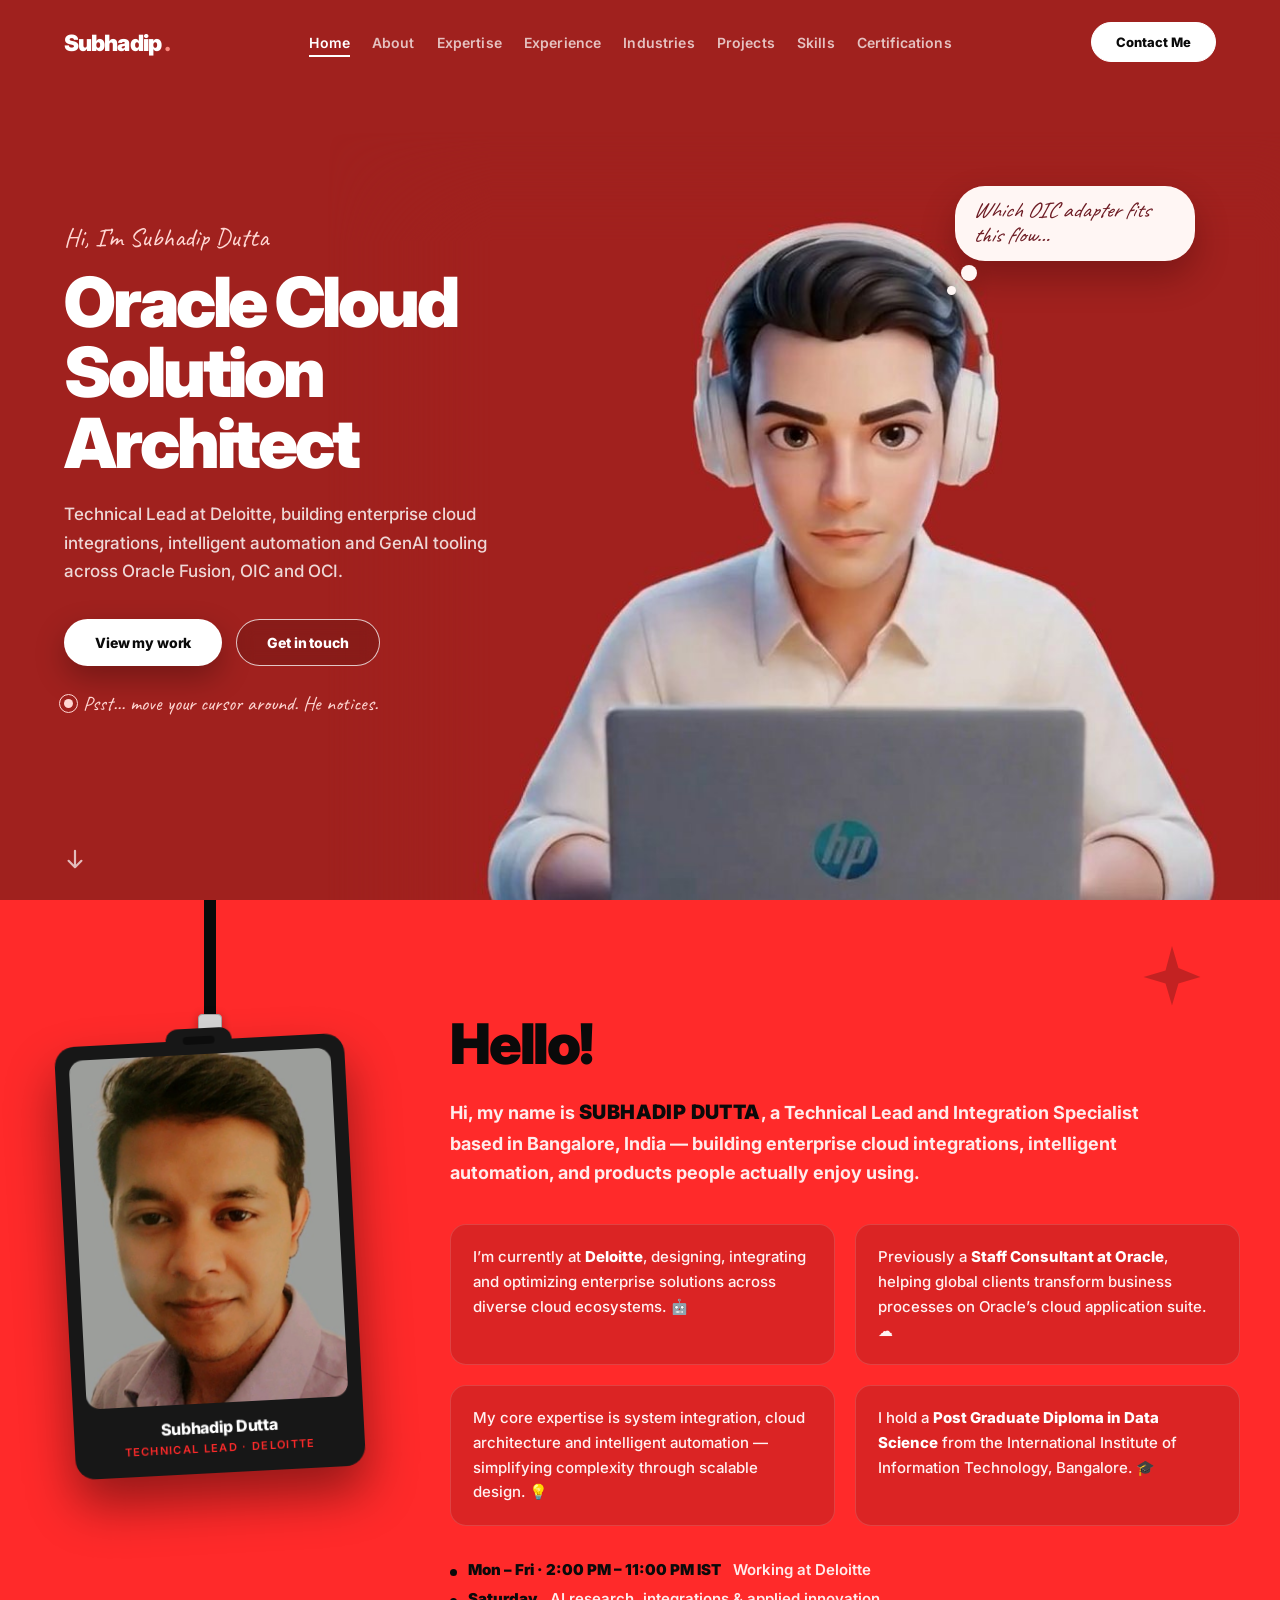
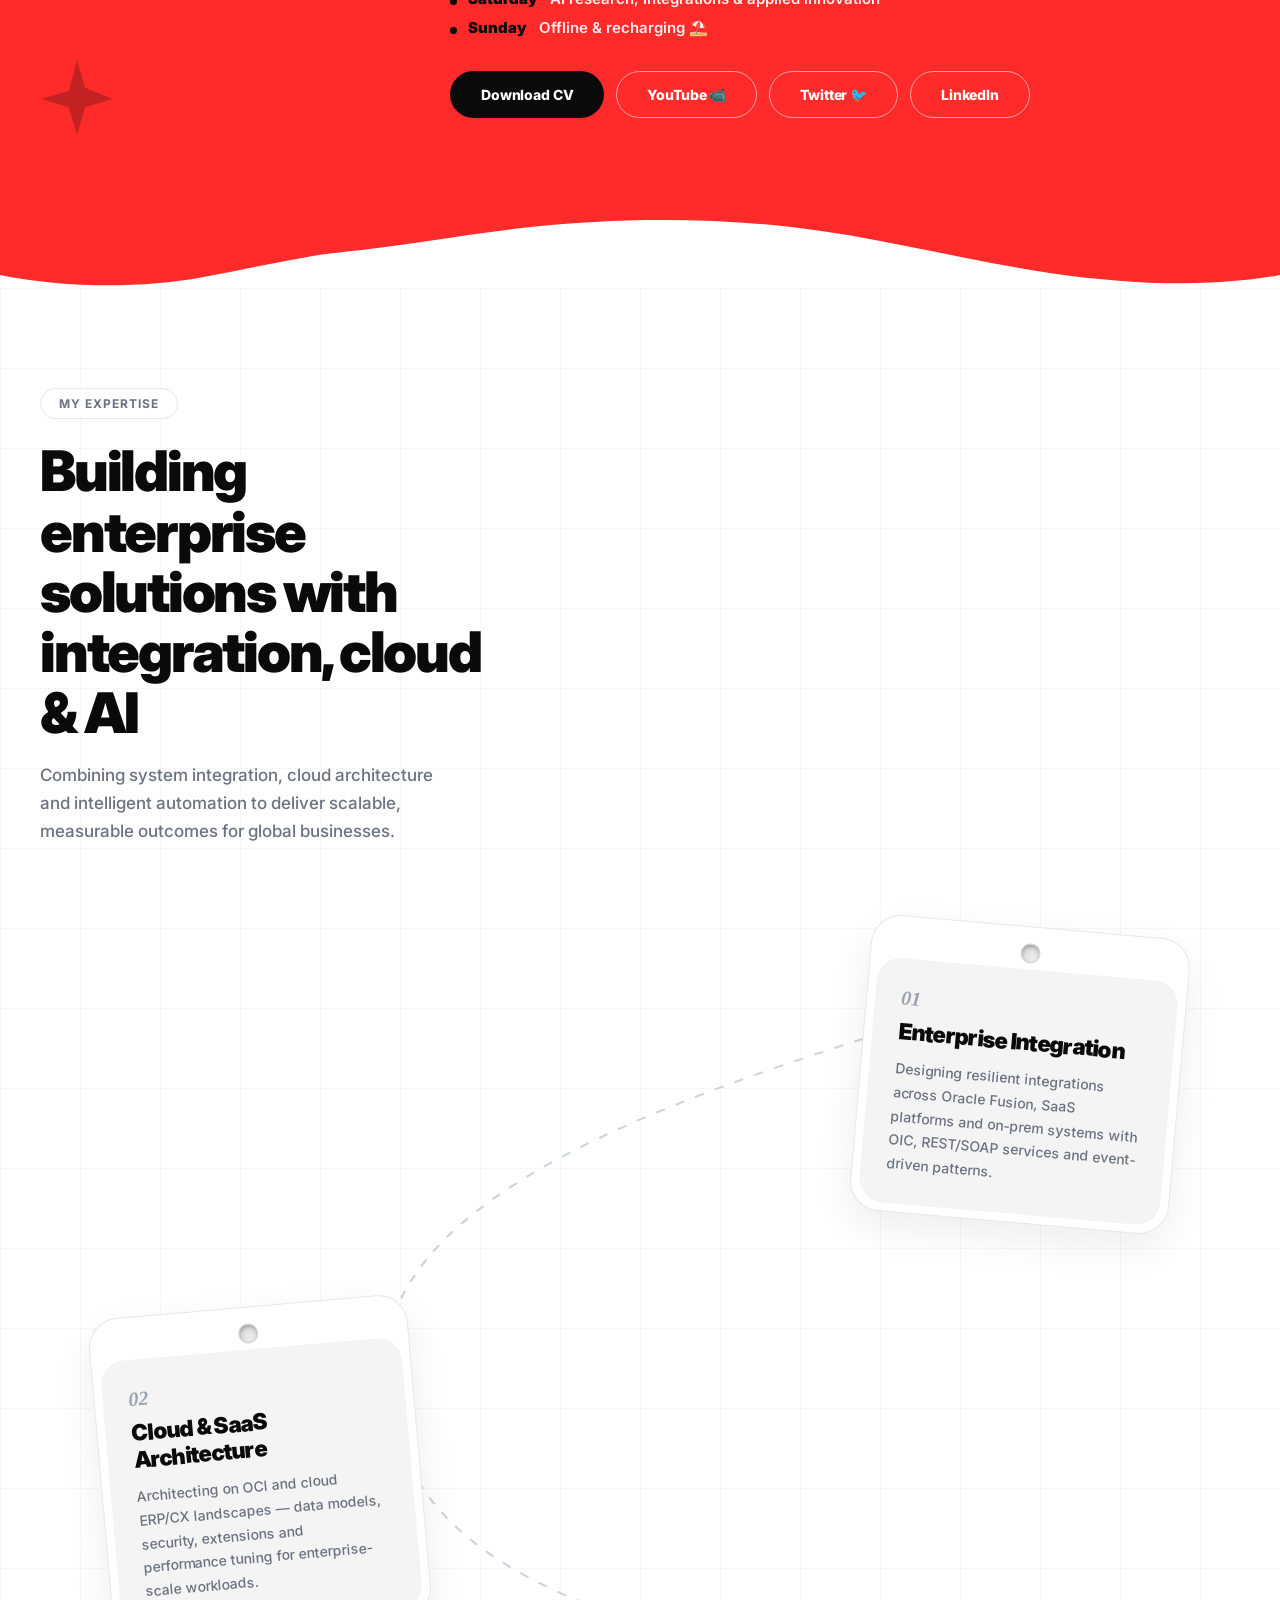
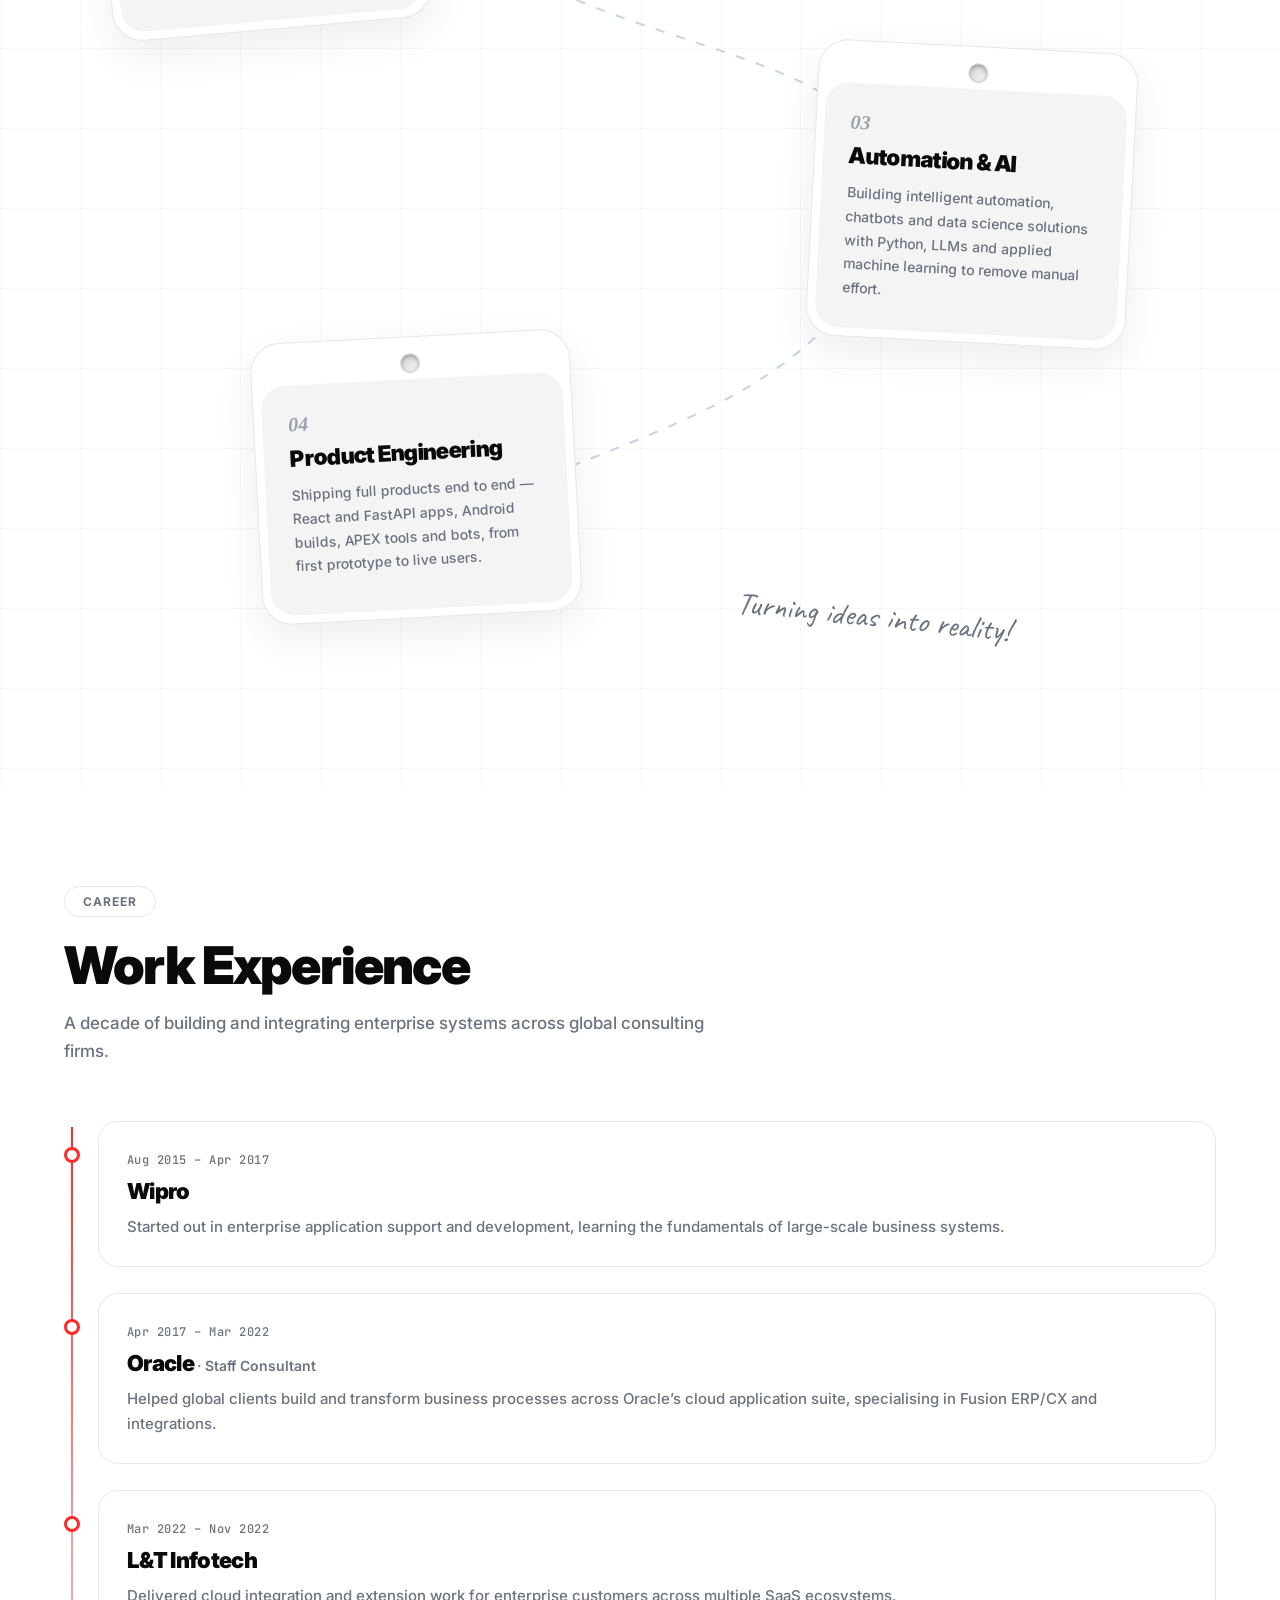
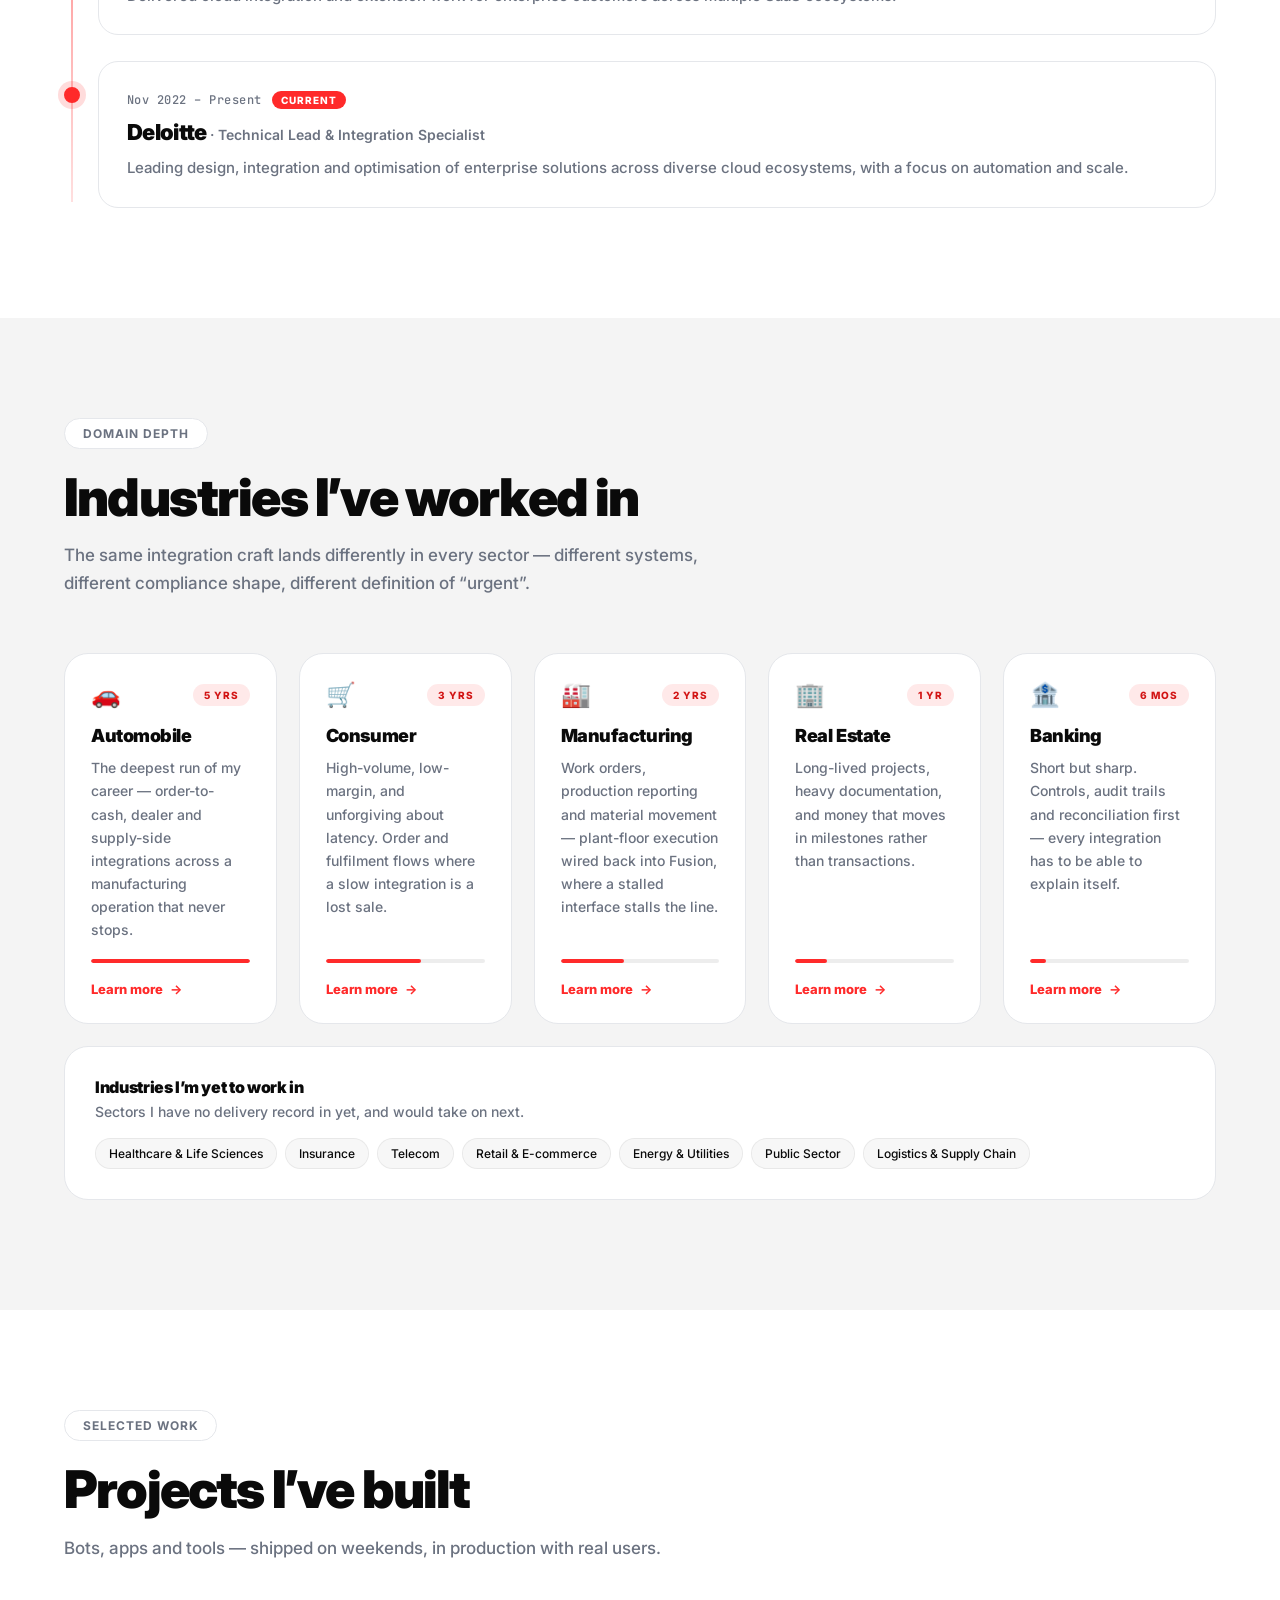
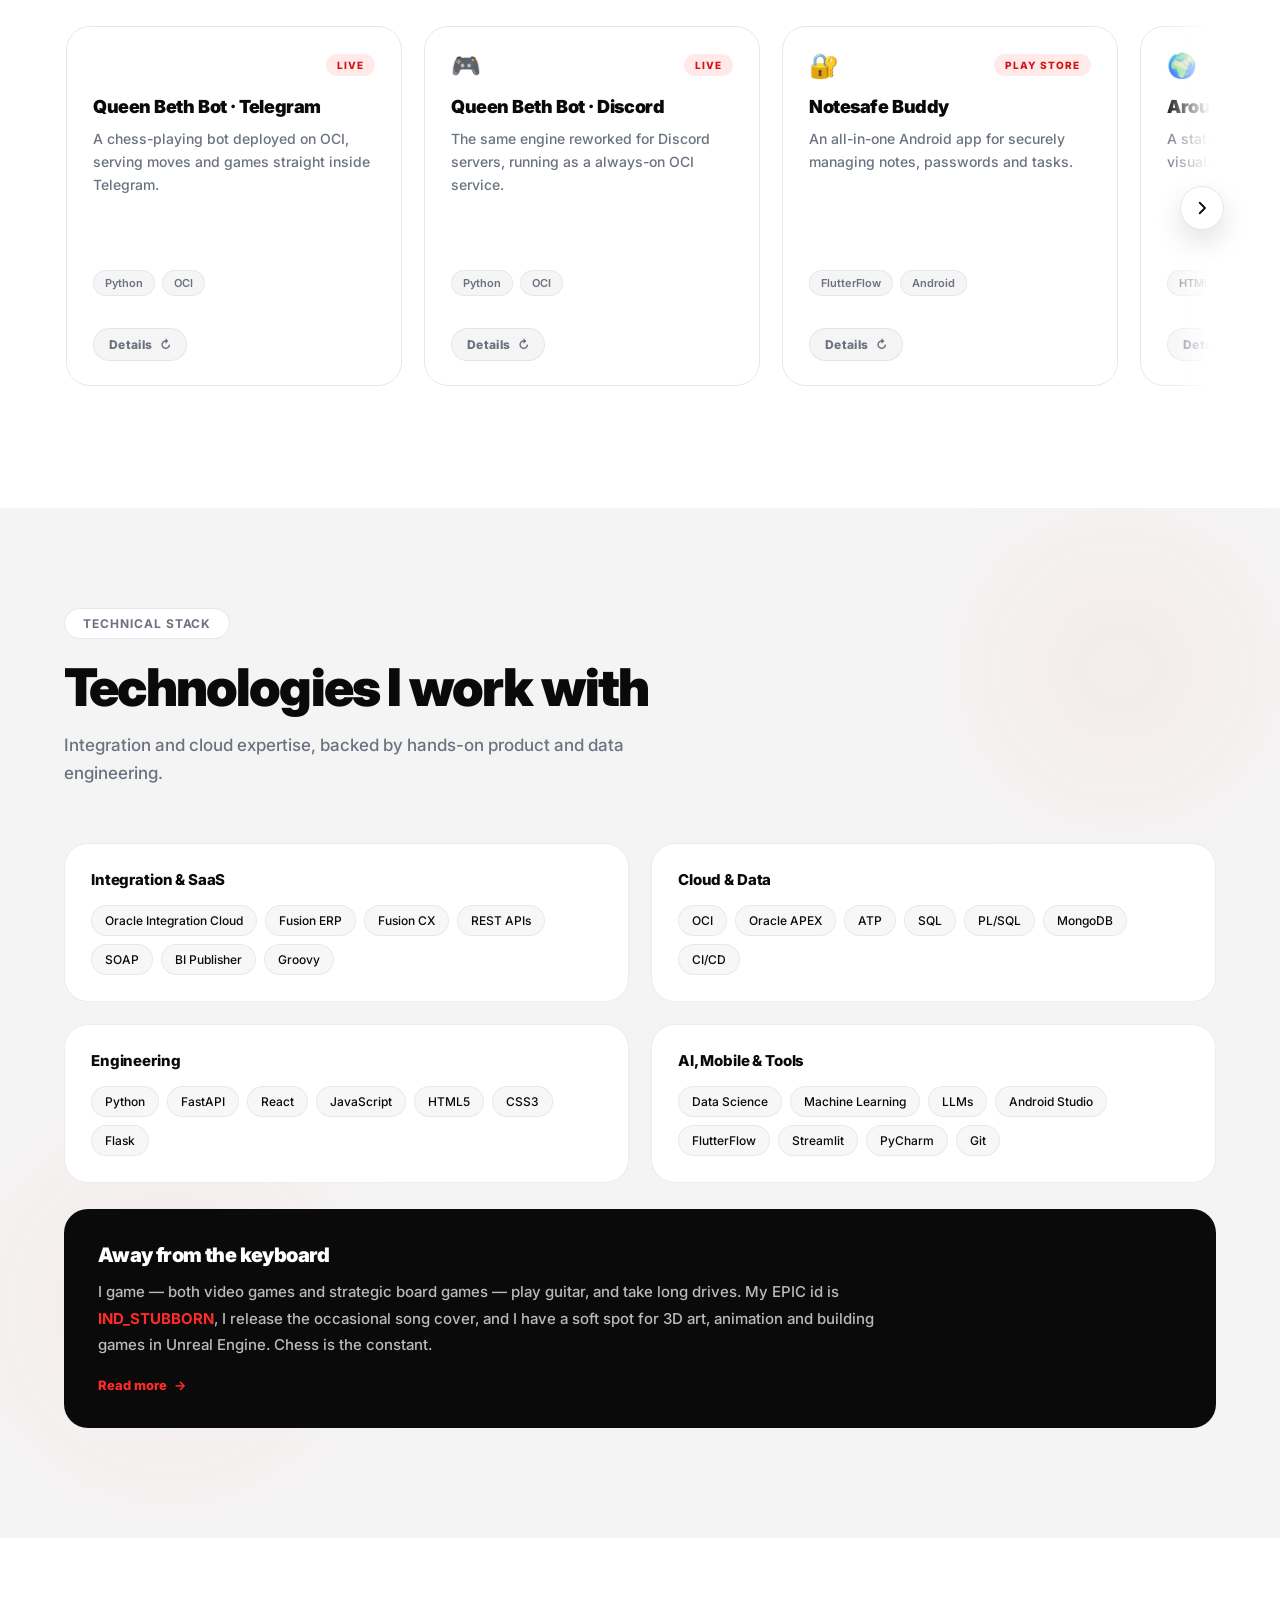
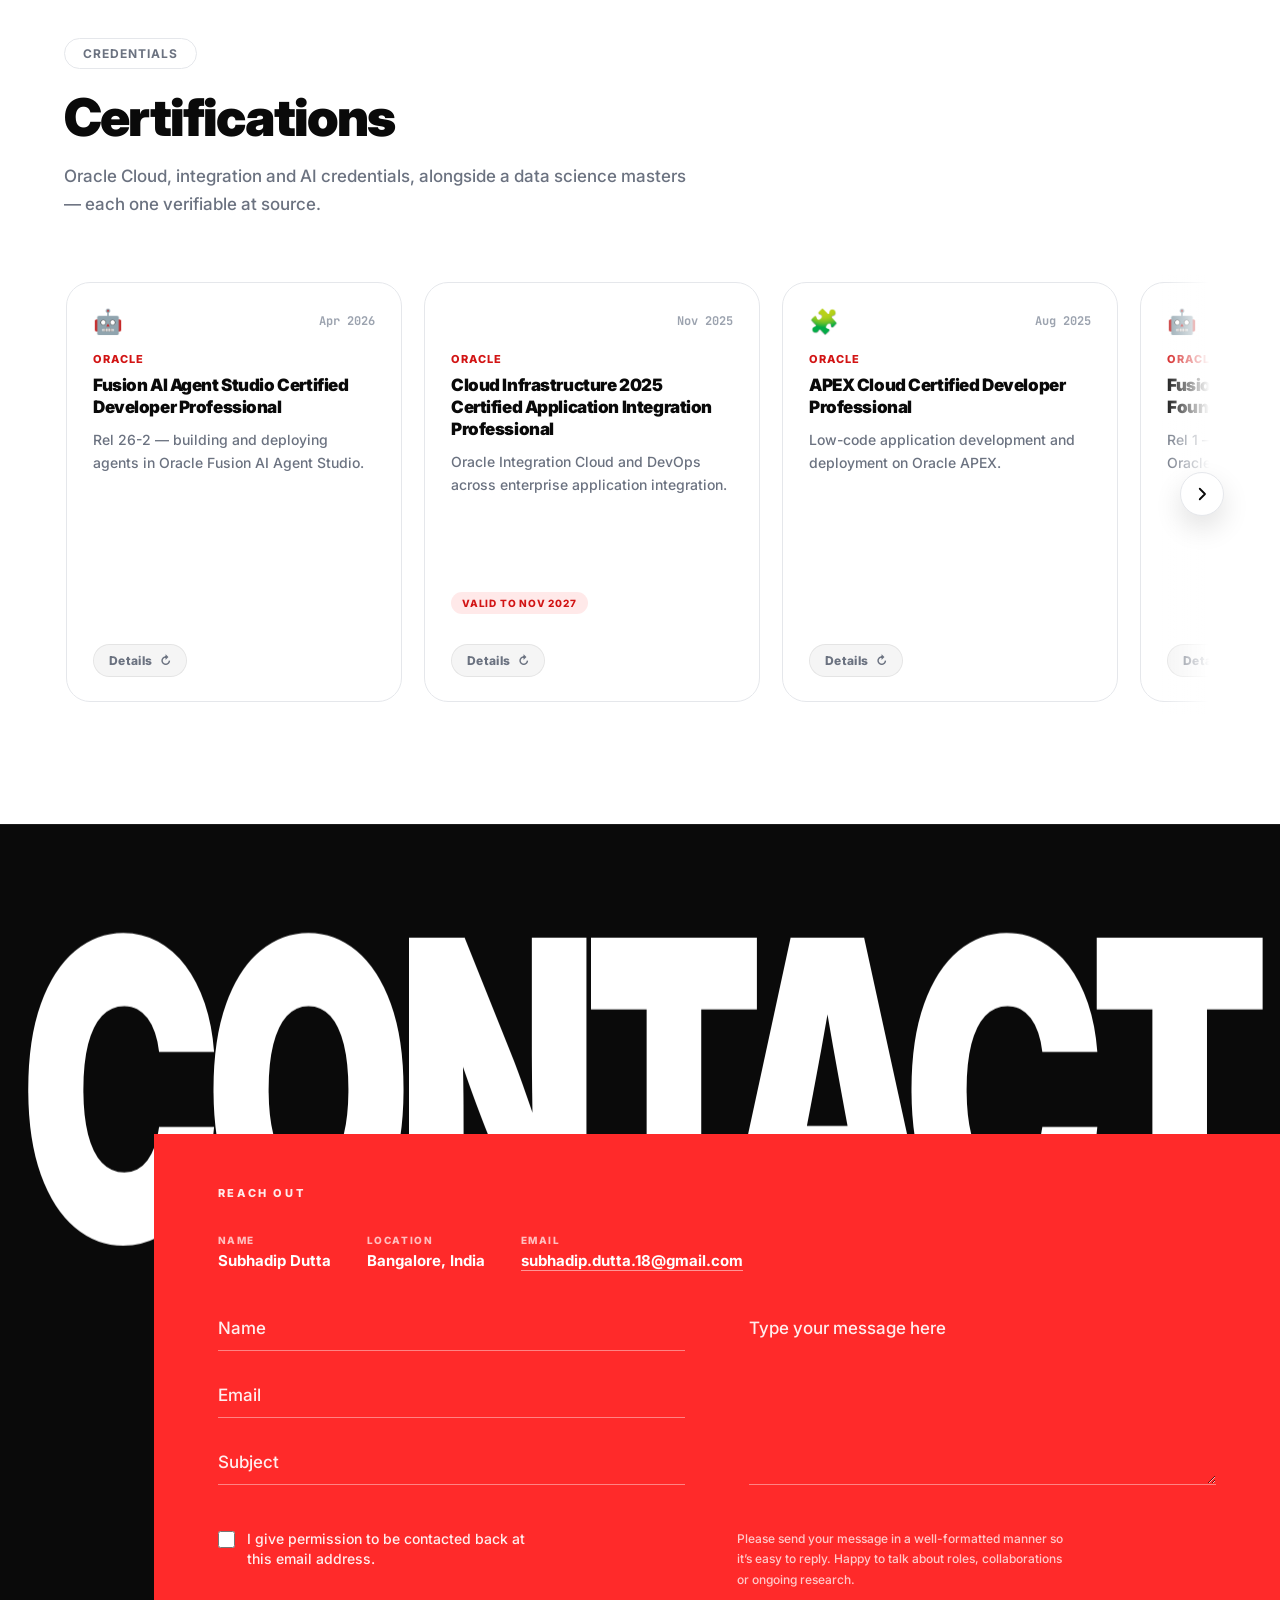
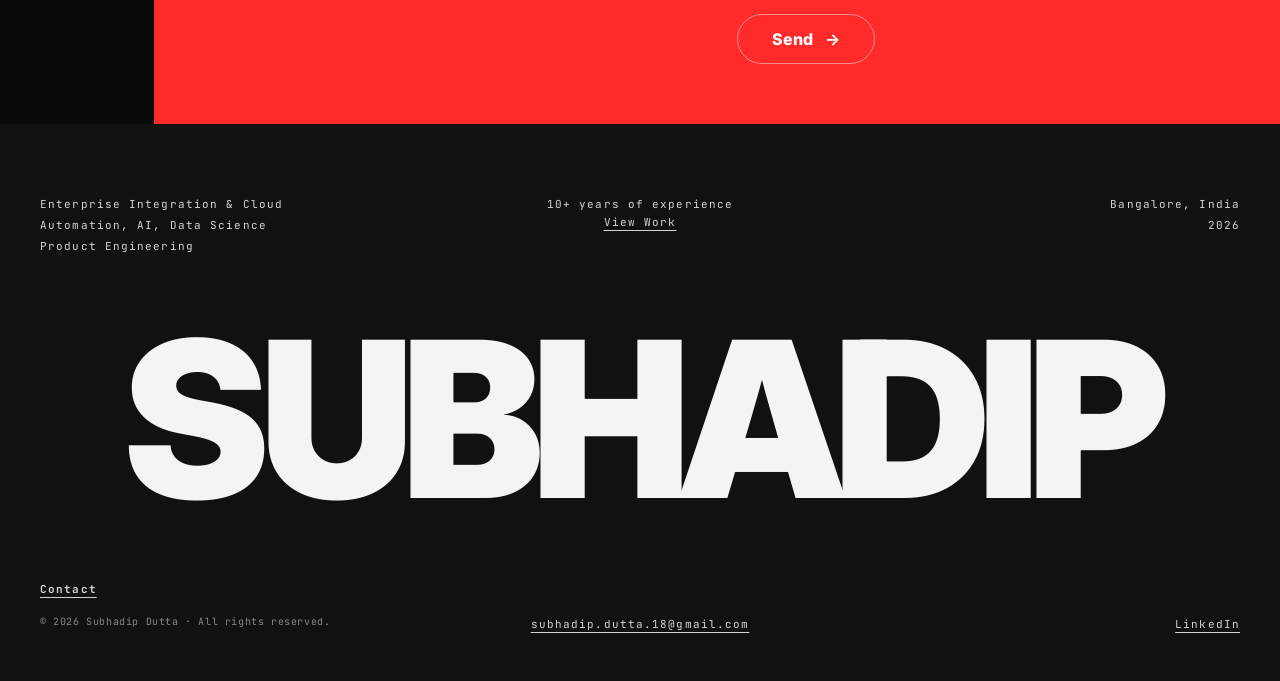
==== index.html @ 1a8be2d7 "Add new video files for various actions - Added A1-typing.mp4 - Added A2-look.mp4 - Added A4-notice." ====
<!DOCTYPE html>
<html lang="en">
<head>
    <meta charset="UTF-8">
    <meta name="viewport" content="width=device-width, initial-scale=1.0">
    <meta name="description" content="Subhadip Dutta is a Technical Lead and Integration Specialist delivering enterprise cloud integrations, intelligent automation, and modern developer solutions.">
    <meta name="theme-color" content="#ff2a2a">
    <meta property="og:title" content="Subhadip Dutta | Technical Lead &amp; Integration Specialist">
    <meta property="og:description" content="Explore Subhadip's work in cloud integration, AI, product development, and enterprise automation.">
    <meta property="og:image" content="images/profile-1.jpg">
    <meta property="og:type" content="website">
    <meta property="og:url" content="https://subhadipgithub.github.io/">
    <meta name="twitter:card" content="summary_large_image">
    <link rel="canonical" href="https://subhadipgithub.github.io/">
    <title>Subhadip Dutta</title>
    <link rel="shortcut icon" href="favicon.ico">
    <link rel="apple-touch-icon" href="apple-touch-icon.png">
    <link rel="manifest" href="site.webmanifest">
    <link rel="preconnect" href="https://fonts.googleapis.com">
    <link rel="preconnect" href="https://fonts.gstatic.com" crossorigin>
    <link href="https://fonts.googleapis.com/css2?family=Inter:wght@400;500;600;700;800;900&family=Caveat:wght@600&family=JetBrains+Mono:wght@400;500&display=swap" rel="stylesheet">
    <link rel="stylesheet" href="style.css">
</head>
<body class="has-dark-hero">

    <!-- preloader -->
    <div class="preloader" id="preloader">
        <div class="preloader-word">
            <span class="preloader-ghost">Subhadip<span class="dot">.</span></span>
            <span class="preloader-fill" aria-hidden="true">Subhadip<span class="dot dark">.</span></span>
        </div>
    </div>

    <!-- navbar -->
    <nav class="navbar" id="navbar">
        <div class="nav-inner">
            <a href="#home" class="logo">Subhadip <span>.</span></a>

            <div class="nav-links" id="nav-links">
                <a href="#home">Home</a>
                <a href="#about">About</a>
                <a href="#expertise">Expertise</a>
                <a href="#experience">Experience</a>
                <a href="#industries">Industries</a>
                <a href="#projects">Projects</a>
                <a href="#skills">Skills</a>
                <a href="#certifications">Certifications</a>
            </div>

            <a href="#contact" class="nav-cta">Contact Me</a>

            <button class="nav-toggle" id="nav-toggle" type="button" aria-label="Toggle navigation menu" aria-controls="mobile-menu" aria-expanded="false">
                <svg viewBox="0 0 24 24" class="icon-open" aria-hidden="true"><path d="M4 6h16M4 12h16M4 18h16"/></svg>
                <svg viewBox="0 0 24 24" class="icon-close" aria-hidden="true"><path d="M6 18L18 6M6 6l12 12"/></svg>
            </button>
        </div>

        <div class="mobile-menu" id="mobile-menu">
            <a href="#home">Home</a>
            <a href="#about">About</a>
            <a href="#expertise">Expertise</a>
            <a href="#experience">Experience</a>
            <a href="#industries">Industries</a>
            <a href="#projects">Projects</a>
            <a href="#skills">Skills</a>
            <a href="#certifications">Certifications</a>
            <a href="#contact" class="mobile-cta">Contact Me</a>
        </div>
    </nav>

    <!-- hero -->
    <section class="hero hero-v3" id="home">
        <div class="hero-inner hero-inner-v3">
            <div class="hero-copy">
                <p class="hero-eyebrow reveal" data-delay="0">Hi, I&rsquo;m Subhadip Dutta</p>
                <h1 class="hero-title reveal" data-delay="100">Oracle Cloud<br>Solution Architect</h1>
                <p class="hero-lede reveal" data-delay="200">
                    Technical Lead at Deloitte, building enterprise cloud integrations,
                    intelligent automation and GenAI tooling across Oracle Fusion, OIC and OCI.
                </p>
                <div class="hero-actions reveal" data-delay="300">
                    <!-- data-hero-react names the entry in #hero-lines the character says on hover -->
                    <a class="btn btn-solid" href="#projects" data-hero-react="work">View my work</a>
                    <a class="btn btn-ghost" href="#contact" data-hero-react="contact">Get in touch</a>
                </div>
                <p class="hero-hint reveal" data-delay="400">
                    <span class="hero-hint-dot" aria-hidden="true"></span>
                    <span id="hero-hint-text">Psst&hellip; move your cursor around</span>
                </p>
            </div>
        </div>

        <div class="hero-stage" id="hero-stage">
            <div class="hero-actor" id="hero-actor" aria-hidden="true">
                <video class="hero-video is-visible" id="hero-video-a" src="videos/hero-actions.mp4" poster="images/hero-poster.jpg" muted playsinline preload="auto"></video>
                <video class="hero-video" id="hero-video-b" src="videos/hero-actions.mp4" muted playsinline preload="auto"></video>
                <video class="hero-video" id="hero-gaze" src="videos/hero-gaze.mp4" muted playsinline preload="auto"></video>
            </div>
            <button class="hero-hit" id="hero-hit" type="button" aria-label="Say hi to the character"></button>
            <div class="hero-bubble" id="hero-bubble" aria-hidden="true"><span class="hero-bubble-text" id="hero-bubble-text"></span></div>
        </div>

        <!--
            Everything the character thinks or says. Edit freely:
            "type" is "think" (cloud bubble) or "say" (speech bubble),
            "lines" play in order and loop, "pop" (optional) floats an emoji up.
        -->
        <script type="application/json" id="hero-lines">
        {
            "hint":        { "pointer": "Psst… move your cursor around. He notices.", "touch": "Tap the character to say hi 👋" },
            "working":     { "type": "think", "lines": ["Which OIC adapter fits this flow…", "Just one more integration…", "Coffee first, then Fusion ☕", "Hmm, that query could be faster…", "Mapping fields, mapping fields…"] },
            "noticeLeft":  { "type": "think", "lines": ["Hmm? Something moved over there…", "Was that a cursor?"] },
            "noticeRight": { "type": "think", "lines": ["Is someone on this side?", "I definitely saw something…"] },
            "greet":       { "type": "say",   "lines": ["Oh hey! Didn’t see you there.", "Oh, a visitor! Hello!"], "pop": "✨" },
            "touchGreet":  { "type": "say",   "lines": ["Oh hey, phone friend! 📱"], "pop": "✨" },
            "attentive":   { "type": "say",   "lines": ["Welcome to my portfolio!", "I build Oracle Cloud integrations.", "Projects are just below 👇", "Ask me about OIC, APEX or GenAI."] },
            "musing":      { "type": "think", "lines": ["I hope they like the projects…", "Should I show them the certifications?"] },
            "wave":        { "type": "say",   "lines": ["Hiiii! 👋", "Hello there!", "Nice to meet you!"], "pop": "👋" },
            "shy":         { "type": "say",   "lines": ["Oh… you’re looking right at me 😳", "Stop it, I’m blushing!"], "pop": "💗" },
            "flinch":      { "type": "say",   "lines": ["Hey! That was my nose! 😲", "Whoa, easy there!"], "pop": "💥" },
            "laugh":       { "type": "say",   "lines": ["Hahaha, that tickles! 😂", "Okay okay, you got me!"], "pop": "😂" },
            "work":        { "type": "say",   "lines": ["Ooh, one moment: that’s my best work!"], "pop": "💡" },
            "contact":     { "type": "say",   "lines": ["Say hi! I reply fast ✉️"], "pop": "💬" },
            "leave":       { "type": "say",   "lines": ["Aw, leaving already?", "Come back soon!"] },
            "return":      { "type": "say",   "lines": ["Welcome back! 👋"] },
            "idle":        { "type": "think", "lines": ["Guess they’re reading…", "Quiet one, huh?"] },
            "backToWork":  { "type": "think", "lines": ["Okay, back to work…"] }
        }
        </script>

        <a href="#about" class="scroll-cue" aria-label="Scroll to about section">
            <svg viewBox="0 0 24 24" aria-hidden="true"><path d="M19 14l-7 7m0 0l-7-7m7 7V3"/></svg>
        </a>
    </section>

    <!-- about -->
    <section class="about" id="about">
        <span class="star star-a" aria-hidden="true"><svg viewBox="0 0 24 24"><path d="M12 0l2.5 8.5L23 12l-8.5 2.5L12 23l-2.5-8.5L1 12l8.5-2.5z"/></svg></span>
        <span class="star star-b" aria-hidden="true"><svg viewBox="0 0 24 24"><path d="M12 0l2.5 8.5L23 12l-8.5 2.5L12 23l-2.5-8.5L1 12l8.5-2.5z"/></svg></span>

        <div class="about-inner">
            <div class="badge-column">
                <div class="lanyard reveal reveal-drop">
                    <span class="lanyard-strap" aria-hidden="true"></span>
                    <span class="lanyard-clip" aria-hidden="true"></span>
                    <div class="badge-card">
                        <span class="badge-hole" aria-hidden="true"></span>
                        <div class="badge-photo">
                            <img src="images/profile-1.jpg" alt="Portrait of Subhadip Dutta" loading="lazy">
                        </div>
                        <div class="badge-meta">
                            <strong>Subhadip Dutta</strong>
                            <span>Technical Lead &middot; Deloitte</span>
                        </div>
                    </div>
                </div>
            </div>

            <div class="about-copy reveal" data-delay="150">
                <h2>Hello!</h2>
                <p class="lead">
                    Hi, my name is <span class="name-chip">Subhadip Dutta</span>, a Technical Lead and Integration
                    Specialist based in Bangalore, India &mdash; building enterprise cloud integrations,
                    intelligent automation, and products people actually enjoy using.
                </p>

                <div class="about-grid">
                    <p>I&rsquo;m currently at <strong>Deloitte</strong>, designing, integrating and optimizing enterprise solutions across diverse cloud ecosystems. 🤖</p>
                    <p>Previously a <strong>Staff Consultant at Oracle</strong>, helping global clients transform business processes on Oracle&rsquo;s cloud application suite. ☁️</p>
                    <p>My core expertise is system integration, cloud architecture and intelligent automation &mdash; simplifying complexity through scalable design. 💡</p>
                    <p>I hold a <strong>Post Graduate Diploma in Data Science</strong> from the International Institute of Information Technology, Bangalore. 🎓</p>
                </div>

                <ul class="schedule">
                    <li><span>Mon &ndash; Fri &middot; 2:00 PM &ndash; 11:00 PM IST</span> Working at Deloitte</li>
                    <li><span>Saturday</span> AI research, integrations &amp; applied innovation</li>
                    <li><span>Sunday</span> Offline &amp; recharging ⛱️</li>
                </ul>

                <div class="about-actions">
                    <a class="btn btn-dark" href="https://drive.google.com/file/d/1IbaGrgd4cl_YHGvxPMbmK0W_LvJD4ec2/view?usp=drivesdk" target="_blank" rel="noopener noreferrer">Download CV</a>
                    <a class="btn btn-outline-light" href="https://www.youtube.com/@musicloverSD" target="_blank" rel="noopener noreferrer">YouTube 📹</a>
                    <a class="btn btn-outline-light" href="https://x.com/SUBHADIP_21" target="_blank" rel="noopener noreferrer">Twitter 🐦</a>
                    <a class="btn btn-outline-light" href="https://www.linkedin.com/in/sub-dutta/" target="_blank" rel="noopener noreferrer">LinkedIn</a>
                </div>
            </div>
        </div>

        <div class="torn-divider" aria-hidden="true">
            <svg viewBox="0 0 1200 120" preserveAspectRatio="none">
                <path d="M321.39,56.44c58-10.79,114.16-30.13,172-41.86,82.39-16.72,168.19-17.73,250.45-.39C823.78,31,906.67,72,985.66,92.83c70.05,18.48,146.53,26.09,214.34,3V120H0V95.8C59.71,118.08,130.83,119.62,189.5,99.8,242.79,81.82,282.88,63.6,321.39,56.44Z"/>
            </svg>
        </div>
    </section>

    <!-- expertise -->
    <section class="expertise" id="expertise">
        <div class="expertise-inner" id="expertise-track">
            <div class="expertise-head reveal">
                <span class="pill">My Expertise</span>
                <h2>Building enterprise solutions with integration, cloud &amp; AI</h2>
                <p>Combining system integration, cloud architecture and intelligent automation to deliver scalable, measurable outcomes for global businesses.</p>
            </div>

            <div class="tag-cards">
                <svg class="path-desktop" viewBox="0 0 1000 1360" preserveAspectRatio="none" aria-hidden="true">
                    <mask id="path-mask">
                        <path class="path-mask-line" d="M 720,120 C 450,220 230,330 300,540 C 380,780 760,700 700,930 C 650,1120 420,1140 330,1230"/>
                    </mask>
                    <path class="path-guide" d="M 720,120 C 450,220 230,330 300,540 C 380,780 760,700 700,930 C 650,1120 420,1140 330,1230"/>
                    <path class="path-dashed" d="M 720,120 C 450,220 230,330 300,540 C 380,780 760,700 700,930 C 650,1120 420,1140 330,1230" mask="url(#path-mask)"/>
                </svg>

                <svg class="path-mobile" viewBox="0 0 4 100" preserveAspectRatio="none" aria-hidden="true">
                    <mask id="path-mask-mobile">
                        <path class="path-mask-line" d="M 2,0 L 2,100" vector-effect="non-scaling-stroke"/>
                    </mask>
                    <path class="path-guide" d="M 2,0 L 2,100" vector-effect="non-scaling-stroke"/>
                    <path class="path-dashed" d="M 2,0 L 2,100" mask="url(#path-mask-mobile)" vector-effect="non-scaling-stroke"/>
                </svg>

                <article class="tag-card pos-1 reveal" data-delay="80">
                    <span class="punch" aria-hidden="true"></span>
                    <div class="tag-body">
                        <span class="num">01</span>
                        <h3>Enterprise Integration</h3>
                        <p>Designing resilient integrations across Oracle Fusion, SaaS platforms and on-prem systems with OIC, REST/SOAP services and event-driven patterns.</p>
                    </div>
                </article>

                <article class="tag-card pos-2 reveal" data-delay="160">
                    <span class="punch" aria-hidden="true"></span>
                    <div class="tag-body">
                        <span class="num">02</span>
                        <h3>Cloud &amp; SaaS Architecture</h3>
                        <p>Architecting on OCI and cloud ERP/CX landscapes &mdash; data models, security, extensions and performance tuning for enterprise-scale workloads.</p>
                    </div>
                </article>

                <article class="tag-card pos-3 reveal" data-delay="240">
                    <span class="punch" aria-hidden="true"></span>
                    <div class="tag-body">
                        <span class="num">03</span>
                        <h3>Automation &amp; AI</h3>
                        <p>Building intelligent automation, chatbots and data science solutions with Python, LLMs and applied machine learning to remove manual effort.</p>
                    </div>
                </article>

                <article class="tag-card pos-4 reveal" data-delay="320">
                    <span class="punch" aria-hidden="true"></span>
                    <div class="tag-body">
                        <span class="num">04</span>
                        <h3>Product Engineering</h3>
                        <p>Shipping full products end to end &mdash; React and FastAPI apps, Android builds, APEX tools and bots, from first prototype to live users.</p>
                    </div>
                </article>

                <span class="scribble">Turning ideas into reality!</span>
            </div>
        </div>
    </section>

    <!-- experience -->
    <section class="experience" id="experience">
        <div class="section-inner">
            <div class="section-head reveal">
                <span class="pill">Career</span>
                <h2>Work Experience</h2>
                <p>A decade of building and integrating enterprise systems across global consulting firms.</p>
            </div>

            <ol class="timeline">
                <li class="reveal" data-delay="60">
                    <span class="node" aria-hidden="true"></span>
                    <div class="tl-card">
                        <span class="tl-period">Aug 2015 &ndash; Apr 2017</span>
                        <h3>Wipro</h3>
                        <p>Started out in enterprise application support and development, learning the fundamentals of large-scale business systems.</p>
                    </div>
                </li>
                <li class="reveal" data-delay="120">
                    <span class="node" aria-hidden="true"></span>
                    <div class="tl-card">
                        <span class="tl-period">Apr 2017 &ndash; Mar 2022</span>
                        <h3>Oracle <em>&middot; Staff Consultant</em></h3>
                        <p>Helped global clients build and transform business processes across Oracle&rsquo;s cloud application suite, specialising in Fusion ERP/CX and integrations.</p>
                    </div>
                </li>
                <li class="reveal" data-delay="180">
                    <span class="node" aria-hidden="true"></span>
                    <div class="tl-card">
                        <span class="tl-period">Mar 2022 &ndash; Nov 2022</span>
                        <h3>L&amp;T Infotech</h3>
                        <p>Delivered cloud integration and extension work for enterprise customers across multiple SaaS ecosystems.</p>
                    </div>
                </li>
                <li class="reveal current" data-delay="240">
                    <span class="node" aria-hidden="true"></span>
                    <div class="tl-card">
                        <span class="tl-period">Nov 2022 &ndash; Present <b>Current</b></span>
                        <h3>Deloitte <em>&middot; Technical Lead &amp; Integration Specialist</em></h3>
                        <p>Leading design, integration and optimisation of enterprise solutions across diverse cloud ecosystems, with a focus on automation and scale.</p>
                    </div>
                </li>
            </ol>
        </div>
    </section>

    <!-- industries -->
    <section class="industries" id="industries">
        <div class="section-inner">
            <div class="section-head reveal">
                <span class="pill">Domain Depth</span>
                <h2>Industries I&rsquo;ve worked in</h2>
                <p>The same integration craft lands differently in every sector &mdash; different systems, different compliance shape, different definition of &ldquo;urgent&rdquo;.</p>
            </div>

            <div class="industry-grid">
                <article class="industry reveal" data-delay="60">
                    <div class="ind-top"><span class="ind-icon">🚗</span><span class="ind-years">5 yrs</span></div>
                    <h3>Automobile</h3>
                    <p>The deepest run of my career &mdash; order-to-cash, dealer and supply-side integrations across a manufacturing operation that never stops.</p>
                    <div class="ind-bar" role="img" aria-label="5 years of experience"><span style="width:100%"></span></div>
                    <a href="industries/automobile.html">Learn more <b>&rarr;</b></a>
                </article>

                <article class="industry reveal" data-delay="120">
                    <div class="ind-top"><span class="ind-icon">🛒</span><span class="ind-years">3 yrs</span></div>
                    <h3>Consumer</h3>
                    <p>High-volume, low-margin, and unforgiving about latency. Order and fulfilment flows where a slow integration is a lost sale.</p>
                    <div class="ind-bar" role="img" aria-label="3 years of experience"><span style="width:60%"></span></div>
                    <a href="industries/consumer.html">Learn more <b>&rarr;</b></a>
                </article>

                <article class="industry reveal" data-delay="180">
                    <div class="ind-top"><span class="ind-icon">🏭</span><span class="ind-years">2 yrs</span></div>
                    <h3>Manufacturing</h3>
                    <p>Work orders, production reporting and material movement &mdash; plant-floor execution wired back into Fusion, where a stalled interface stalls the line.</p>
                    <div class="ind-bar" role="img" aria-label="2 years of experience"><span style="width:40%"></span></div>
                    <a href="industries/manufacturing.html">Learn more <b>&rarr;</b></a>
                </article>

                <article class="industry reveal" data-delay="240">
                    <div class="ind-top"><span class="ind-icon">🏢</span><span class="ind-years">1 yr</span></div>
                    <h3>Real Estate</h3>
                    <p>Long-lived projects, heavy documentation, and money that moves in milestones rather than transactions.</p>
                    <div class="ind-bar" role="img" aria-label="1 year of experience"><span style="width:20%"></span></div>
                    <a href="industries/real-estate.html">Learn more <b>&rarr;</b></a>
                </article>

                <article class="industry reveal" data-delay="300">
                    <div class="ind-top"><span class="ind-icon">🏦</span><span class="ind-years">6 mos</span></div>
                    <h3>Banking</h3>
                    <p>Short but sharp. Controls, audit trails and reconciliation first &mdash; every integration has to be able to explain itself.</p>
                    <div class="ind-bar" role="img" aria-label="6 months of experience"><span style="width:10%"></span></div>
                    <a href="industries/banking.html">Learn more <b>&rarr;</b></a>
                </article>
            </div>

            <div class="industry-next reveal" data-delay="360">
                <div class="next-head">
                    <h3>Industries I&rsquo;m yet to work in</h3>
                    <p>Sectors I have no delivery record in yet, and would take on next.</p>
                </div>
                <div class="pills">
                    <span>Healthcare &amp; Life Sciences</span><span>Insurance</span><span>Telecom</span>
                    <span>Retail &amp; E-commerce</span><span>Energy &amp; Utilities</span>
                    <span>Public Sector</span><span>Logistics &amp; Supply Chain</span>
                </div>
            </div>
        </div>
    </section>

    <!-- projects -->
    <section class="projects" id="projects">
        <div class="section-inner">
            <div class="section-head reveal">
                <span class="pill">Selected Work</span>
                <h2>Projects I&rsquo;ve built</h2>
                <p>Bots, apps and tools &mdash; shipped on weekends, in production with real users.</p>
            </div>

            <div class="rail reveal" data-rail>
                <button class="rail-nav prev" type="button" aria-label="Scroll projects left" disabled>
                    <svg viewBox="0 0 24 24" aria-hidden="true"><path d="M15 19l-7-7 7-7"/></svg>
                </button>

                <div class="rail-track project-grid" tabindex="0" role="group" aria-label="Projects, scroll horizontally to see them all">
                    <article class="project flip-card">
                        <div class="flip-inner">
                            <div class="flip-face flip-front">
                                <div class="project-top"><span class="p-icon">✈️</span><span class="p-state live">Live</span></div>
                                <div class="flip-body">
                                    <h3>Queen Beth Bot &middot; Telegram</h3>
                                    <p>A chess-playing bot deployed on OCI, serving moves and games straight inside Telegram.</p>
                                    <div class="tags"><span>Python</span><span>OCI</span></div>
                                </div>
                                <button class="flip-btn" type="button" aria-expanded="false">Details <b aria-hidden="true">&#8635;</b></button>
                            </div>

                            <div class="flip-face flip-back">
                                <div class="flip-body">
                                    <h4>Queen Beth Bot &middot; Telegram</h4>
                                    <p>Queen Beth plays a full game of chess inside a Telegram chat &mdash; you send a move, the engine replies with its own and a freshly rendered board. It runs as an always-on Python service on Oracle Cloud Infrastructure, holding game state per chat so several games can run side by side without tripping over each other.</p>
                                </div>
                                <div class="flip-foot">
                                    <a href="https://subhadipdutta18.wixsite.com/aigamedevelopers/post/queen-beth-is-now-on-telegram" target="_blank" rel="noopener noreferrer">Learn more <b aria-hidden="true">&rarr;</b></a>
                                    <button class="flip-btn is-back" type="button">Back <b aria-hidden="true">&#8634;</b></button>
                                </div>
                            </div>
                        </div>
                    </article>

                    <article class="project flip-card">
                        <div class="flip-inner">
                            <div class="flip-face flip-front">
                                <div class="project-top"><span class="p-icon">🎮</span><span class="p-state live">Live</span></div>
                                <div class="flip-body">
                                    <h3>Queen Beth Bot &middot; Discord</h3>
                                    <p>The same engine reworked for Discord servers, running as a always-on OCI service.</p>
                                    <div class="tags"><span>Python</span><span>OCI</span></div>
                                </div>
                                <button class="flip-btn" type="button" aria-expanded="false">Details <b aria-hidden="true">&#8635;</b></button>
                            </div>

                            <div class="flip-face flip-back">
                                <div class="flip-body">
                                    <h4>Queen Beth Bot &middot; Discord</h4>
                                    <p>The Telegram engine repackaged for Discord, where a game belongs to a channel rather than a private chat. Slash commands drive the moves, and the same OCI-hosted Python service backs both bots &mdash; so a fix to the engine lands in each of them at once.</p>
                                </div>
                                <div class="flip-foot">
                                    <a href="https://subhadipdutta18.wixsite.com/aigamedevelopers/post/my-first-discord-bot-queen-beth" target="_blank" rel="noopener noreferrer">Learn more <b aria-hidden="true">&rarr;</b></a>
                                    <button class="flip-btn is-back" type="button">Back <b aria-hidden="true">&#8634;</b></button>
                                </div>
                            </div>
                        </div>
                    </article>

                    <article class="project flip-card">
                        <div class="flip-inner">
                            <div class="flip-face flip-front">
                                <div class="project-top"><span class="p-icon">🔐</span><span class="p-state live">Play Store</span></div>
                                <div class="flip-body">
                                    <h3>Notesafe Buddy</h3>
                                    <p>An all-in-one Android app for securely managing notes, passwords and tasks.</p>
                                    <div class="tags"><span>FlutterFlow</span><span>Android</span></div>
                                </div>
                                <button class="flip-btn" type="button" aria-expanded="false">Details <b aria-hidden="true">&#8635;</b></button>
                            </div>

                            <div class="flip-face flip-back">
                                <div class="flip-body">
                                    <h4>Notesafe Buddy</h4>
                                    <p>One Android app for the three things that usually end up scattered across three: notes, credentials and tasks. Built in FlutterFlow with the credential store kept encrypted on device, and shipped on the Play Store rather than left as a side project.</p>
                                </div>
                                <div class="flip-foot">
                                    <a href="https://play.google.com/store/apps/details?id=com.mycompany.NoteSafeBuddy&amp;hl=en_IN" target="_blank" rel="noopener noreferrer">View on Play Store <b aria-hidden="true">&rarr;</b></a>
                                    <button class="flip-btn is-back" type="button">Back <b aria-hidden="true">&#8634;</b></button>
                                </div>
                            </div>
                        </div>
                    </article>

                    <article class="project flip-card">
                        <div class="flip-inner">
                            <div class="flip-face flip-front">
                                <div class="project-top"><span class="p-icon">🌍</span><span class="p-state live">Live</span></div>
                                <div class="flip-body">
                                    <h3>Around the World</h3>
                                    <p>A static site where travellers can log and visualise everywhere they&rsquo;ve been.</p>
                                    <div class="tags"><span>HTML</span><span>CSS</span><span>JS</span></div>
                                </div>
                                <button class="flip-btn" type="button" aria-expanded="false">Details <b aria-hidden="true">&#8635;</b></button>
                            </div>

                            <div class="flip-face flip-back">
                                <div class="flip-body">
                                    <h4>Around the World</h4>
                                    <p>A travel log that turns a flat list of places into something you can actually look back over. Pure HTML, CSS and JavaScript with no backend at all &mdash; it loads instantly and hosts anywhere static, which was the whole point.</p>
                                </div>
                                <div class="flip-foot">
                                    <a href="https://subhadipgithub.github.io/Around-The-World/" target="_blank" rel="noopener noreferrer">Visit website <b aria-hidden="true">&rarr;</b></a>
                                    <button class="flip-btn is-back" type="button">Back <b aria-hidden="true">&#8634;</b></button>
                                </div>
                            </div>
                        </div>
                    </article>

                    <article class="project flip-card">
                        <div class="flip-inner">
                            <div class="flip-face flip-front">
                                <div class="project-top"><span class="p-icon">💬</span><span class="p-state live">Demo</span></div>
                                <div class="flip-body">
                                    <h3>Chattify</h3>
                                    <p>A real-time chat application built with React, FastAPI and WebSockets.</p>
                                    <div class="tags"><span>React</span><span>FastAPI</span><span>Python</span></div>
                                </div>
                                <button class="flip-btn" type="button" aria-expanded="false">Details <b aria-hidden="true">&#8635;</b></button>
                            </div>

                            <div class="flip-face flip-back">
                                <div class="flip-body">
                                    <h4>Chattify</h4>
                                    <p>Real-time chat with rooms, presence and message history. A React front end talks to a FastAPI backend over WebSockets, so messages arrive without polling and a dropped connection reconnects into the conversation rather than restarting it.</p>
                                </div>
                                <div class="flip-foot">
                                    <a href="https://www.youtube.com/watch?v=AvA4Zkgl1X8" target="_blank" rel="noopener noreferrer">Watch demo <b aria-hidden="true">&rarr;</b></a>
                                    <button class="flip-btn is-back" type="button">Back <b aria-hidden="true">&#8634;</b></button>
                                </div>
                            </div>
                        </div>
                    </article>

                    <article class="project flip-card">
                        <div class="flip-inner">
                            <div class="flip-face flip-front">
                                <div class="project-top"><span class="p-icon">📅</span><span class="p-state wip">In progress</span></div>
                                <div class="flip-body">
                                    <h3>Event Assistant</h3>
                                    <p>Event management with invites, RSVPs and budget tracking, wired to WhatsApp.</p>
                                    <div class="tags"><span>Python</span><span>WhatsApp</span><span>MongoDB</span></div>
                                </div>
                                <button class="flip-btn" type="button" aria-expanded="false">Details <b aria-hidden="true">&#8635;</b></button>
                            </div>

                            <div class="flip-face flip-back">
                                <div class="flip-body">
                                    <h4>Event Assistant</h4>
                                    <p>Plans an event end to end &mdash; guest list, invitations, RSVP tracking and a running budget &mdash; using WhatsApp as the interface guests already have open. A Python service on MongoDB sends the invites and reminders, and replies feed straight back into the headcount.</p>
                                </div>
                                <div class="flip-foot">
                                    <a href="https://github.com/SubhadipGitHub/EventAssistant_Web" target="_blank" rel="noopener noreferrer">View on GitHub <b aria-hidden="true">&rarr;</b></a>
                                    <button class="flip-btn is-back" type="button">Back <b aria-hidden="true">&#8634;</b></button>
                                </div>
                            </div>
                        </div>
                    </article>

                    <article class="project flip-card">
                        <div class="flip-inner">
                            <div class="flip-face flip-front">
                                <div class="project-top"><span class="p-icon">⚙️</span><span class="p-state wip">In progress</span></div>
                                <div class="flip-body">
                                    <h3>Smart Operation App</h3>
                                    <p>Team availability, leave requests and skill tracking for delivery teams.</p>
                                    <div class="tags"><span>Oracle APEX</span><span>OCI</span></div>
                                </div>
                                <button class="flip-btn" type="button" aria-expanded="false">Details <b aria-hidden="true">&#8635;</b></button>
                            </div>

                            <div class="flip-face flip-back">
                                <div class="flip-body">
                                    <h4>Smart Operation App</h4>
                                    <p>A delivery-team operations board: who is available, who is on leave, and which skills a project can actually be staffed with. Built low-code in Oracle APEX on an Autonomous Database and running on OCI, so approvals and reporting sit in the same place as the data.</p>
                                </div>
                                <div class="flip-foot">
                                    <a href="https://g917c620f25a59c-apexdev1.adb.ap-mumbai-1.oraclecloudapps.com/ords/r/track_management/project-management-assistant/home" target="_blank" rel="noopener noreferrer">Visit app <b aria-hidden="true">&rarr;</b></a>
                                    <button class="flip-btn is-back" type="button">Back <b aria-hidden="true">&#8634;</b></button>
                                </div>
                            </div>
                        </div>
                    </article>

                    <article class="project flip-card">
                        <div class="flip-inner">
                            <div class="flip-face flip-front">
                                <div class="project-top"><span class="p-icon">🎂</span><span class="p-state live">Live</span></div>
                                <div class="flip-body">
                                    <h3>Birthday Website</h3>
                                    <p>Generate a private event page that unlocks on a future date.</p>
                                    <div class="tags"><span>Python</span><span>Flask</span><span>JS</span></div>
                                </div>
                                <button class="flip-btn" type="button" aria-expanded="false">Details <b aria-hidden="true">&#8635;</b></button>
                            </div>

                            <div class="flip-face flip-back">
                                <div class="flip-body">
                                    <h4>Birthday Website</h4>
                                    <p>Creates a private, shareable page for an occasion that stays locked until the date arrives, then opens with the message and photos already loaded behind it. Flask on the server, a countdown in the browser, and a link that is the only thing the recipient needs.</p>
                                </div>
                                <div class="flip-foot">
                                    <a href="https://github.com/SubhadipGitHub/BirthdayFlaskApp" target="_blank" rel="noopener noreferrer">View on GitHub <b aria-hidden="true">&rarr;</b></a>
                                    <button class="flip-btn is-back" type="button">Back <b aria-hidden="true">&#8634;</b></button>
                                </div>
                            </div>
                        </div>
                    </article>

                    <article class="project flip-card">
                        <div class="flip-inner">
                            <div class="flip-face flip-front">
                                <div class="project-top"><span class="p-icon">🍽️</span><span class="p-state wip">In progress</span></div>
                                <div class="flip-body">
                                    <h3>Restaurant Table Booking</h3>
                                    <p>Automated table booking and ordering, from reservation through to the kitchen.</p>
                                    <div class="tags"><span>React</span><span>Python</span><span>MongoDB</span></div>
                                </div>
                                <button class="flip-btn" type="button" aria-expanded="false">Details <b aria-hidden="true">&#8635;</b></button>
                            </div>

                            <div class="flip-face flip-back">
                                <div class="flip-body">
                                    <h4>Restaurant Table Booking</h4>
                                    <p>Reservations carried all the way through to the kitchen: guests book a table and pre-order, staff watch the floor plan fill up across the evening, and the kitchen gets a ticket rather than a phone call. React front end, Python API, MongoDB behind it.</p>
                                </div>
                                <div class="flip-foot">
                                    <a href="https://github.com/SubhadipGitHub/RestaurantApp" target="_blank" rel="noopener noreferrer">View on GitHub <b aria-hidden="true">&rarr;</b></a>
                                    <button class="flip-btn is-back" type="button">Back <b aria-hidden="true">&#8634;</b></button>
                                </div>
                            </div>
                        </div>
                    </article>

                    <article class="project flip-card">
                        <div class="flip-inner">
                            <div class="flip-face flip-front">
                                <div class="project-top"><span class="p-icon">📊</span><span class="p-state live">Live</span></div>
                                <div class="flip-body">
                                    <h3>WhatsApp Chat Analyzer</h3>
                                    <p>Turns a WhatsApp export into user stats, activity heatmaps and word clouds.</p>
                                    <div class="tags"><span>Streamlit</span><span>Python</span></div>
                                </div>
                                <button class="flip-btn" type="button" aria-expanded="false">Details <b aria-hidden="true">&#8635;</b></button>
                            </div>

                            <div class="flip-face flip-back">
                                <div class="flip-body">
                                    <h4>WhatsApp Chat Analyzer</h4>
                                    <p>Point it at a WhatsApp chat export and it comes back with who talks most, when the group is actually awake, which words keep resurfacing, and how activity shifted over months &mdash; as an interactive Streamlit app you can filter, not a static report.</p>
                                </div>
                                <div class="flip-foot">
                                    <a href="https://github.com/SubhadipGitHub/Whatsapp-Chat-Analyzer" target="_blank" rel="noopener noreferrer">View on GitHub <b aria-hidden="true">&rarr;</b></a>
                                    <button class="flip-btn is-back" type="button">Back <b aria-hidden="true">&#8634;</b></button>
                                </div>
                            </div>
                        </div>
                    </article>

                    <article class="project flip-card">
                        <div class="flip-inner">
                            <div class="flip-face flip-front">
                                <div class="project-top"><span class="p-icon">💰</span><span class="p-state live">Live</span></div>
                                <div class="flip-body">
                                    <h3>Finance Tracker</h3>
                                    <p>A household finance planner that projects cash flow forward and keeps budgets honest.</p>
                                    <div class="tags"><span>Next.js</span><span>React</span><span>Tailwind</span><span>Auth.js</span></div>
                                </div>
                                <button class="flip-btn" type="button" aria-expanded="false">Details <b aria-hidden="true">&#8635;</b></button>
                            </div>

                            <div class="flip-face flip-back">
                                <div class="flip-body">
                                    <h4>Finance Tracker</h4>
                                    <p>A household planner that projects cash flow forward rather than only recording what already happened &mdash; budgets, recurring commitments, and a year of transactions rolled up into tax-ready totals. Next.js and React with Tailwind, authenticated through Auth.js.</p>
                                </div>
                                <div class="flip-foot">
                                    <a href="https://my-finance-tracker-app-xi.vercel.app/" target="_blank" rel="noopener noreferrer">Visit app <b aria-hidden="true">&rarr;</b></a>
                                    <button class="flip-btn is-back" type="button">Back <b aria-hidden="true">&#8634;</b></button>
                                </div>
                            </div>
                        </div>
                    </article>

                    <article class="project flip-card">
                        <div class="flip-inner">
                            <div class="flip-face flip-front">
                                <div class="project-top"><span class="p-icon">💈</span><span class="p-state wip">In progress</span></div>
                                <div class="flip-body">
                                    <h3>Copperline &middot; Barber Shop</h3>
                                    <p>A booking and management platform with three portals &mdash; customers, barbers and owners.</p>
                                    <div class="tags"><span>Next.js</span><span>TypeScript</span><span>Prisma</span><span>Tailwind</span></div>
                                </div>
                                <button class="flip-btn" type="button" aria-expanded="false">Details <b aria-hidden="true">&#8635;</b></button>
                            </div>

                            <div class="flip-face flip-back">
                                <div class="flip-body">
                                    <h4>Copperline &middot; Barber Shop</h4>
                                    <p>Three portals over one booking engine: customers book and pay, barbers run their day from a chair-side schedule, and owners see takings and staffing in one view. Next.js and TypeScript, with Prisma over the booking and payment data.</p>
                                </div>
                                <div class="flip-foot">
                                    <a href="https://github.com/SubhadipGitHub/barber-shop" target="_blank" rel="noopener noreferrer">View on GitHub <b aria-hidden="true">&rarr;</b></a>
                                    <button class="flip-btn is-back" type="button">Back <b aria-hidden="true">&#8634;</b></button>
                                </div>
                            </div>
                        </div>
                    </article>
                </div>

                <button class="rail-nav next" type="button" aria-label="Scroll projects right">
                    <svg viewBox="0 0 24 24" aria-hidden="true"><path d="M9 5l7 7-7 7"/></svg>
                </button>
            </div>
        </div>
    </section>

    <!-- skills -->
    <section class="skills" id="skills">
        <span class="blur-accent blur-a" aria-hidden="true"></span>
        <span class="blur-accent blur-b" aria-hidden="true"></span>

        <div class="section-inner">
            <div class="section-head reveal">
                <span class="pill">Technical Stack</span>
                <h2>Technologies I work with</h2>
                <p>Integration and cloud expertise, backed by hands-on product and data engineering.</p>
            </div>

            <div class="skill-grid">
                <div class="skill-card reveal" data-delay="60">
                    <h3>Integration &amp; SaaS</h3>
                    <div class="pills">
                        <span>Oracle Integration Cloud</span><span>Fusion ERP</span><span>Fusion CX</span>
                        <span>REST APIs</span><span>SOAP</span><span>BI Publisher</span><span>Groovy</span>
                    </div>
                </div>
                <div class="skill-card reveal" data-delay="120">
                    <h3>Cloud &amp; Data</h3>
                    <div class="pills">
                        <span>OCI</span><span>Oracle APEX</span><span>ATP</span>
                        <span>SQL</span><span>PL/SQL</span><span>MongoDB</span><span>CI/CD</span>
                    </div>
                </div>
                <div class="skill-card reveal" data-delay="180">
                    <h3>Engineering</h3>
                    <div class="pills">
                        <span>Python</span><span>FastAPI</span><span>React</span>
                        <span>JavaScript</span><span>HTML5</span><span>CSS3</span><span>Flask</span>
                    </div>
                </div>
                <div class="skill-card reveal" data-delay="240">
                    <h3>AI, Mobile &amp; Tools</h3>
                    <div class="pills">
                        <span>Data Science</span><span>Machine Learning</span><span>LLMs</span>
                        <span>Android Studio</span><span>FlutterFlow</span><span>Streamlit</span>
                        <span>PyCharm</span><span>Git</span>
                    </div>
                </div>
            </div>

            <div class="personal reveal" data-delay="300">
                <h3>Away from the keyboard</h3>
                <p>
                    I game &mdash; both video games and strategic board games &mdash; play guitar, and take long drives.
                    My EPIC id is <strong>IND_STUBBORN</strong>, I release the occasional song cover, and I have a soft
                    spot for 3D art, animation and building games in Unreal Engine. Chess is the constant.
                </p>
                <a href="https://www.linkedin.com/in/sub-dutta/" target="_blank" rel="noopener noreferrer">Read more <b>&rarr;</b></a>
            </div>
        </div>
    </section>

    <!-- certifications -->
    <!--
        Every card links to the LinkedIn certifications list, which carries the
        issuer's own "Show credential" link. Where a credential ID is known it
        is noted above the card - swap that card's href for the direct issuer
        URL once the link has been checked.
    -->
    <section class="certs" id="certifications">
        <div class="section-inner">
            <div class="section-head reveal">
                <span class="pill">Credentials</span>
                <h2>Certifications</h2>
                <p>Oracle Cloud, integration and AI credentials, alongside a data science masters &mdash; each one verifiable at source.</p>
            </div>

            <div class="rail reveal" data-rail>
                <button class="rail-nav prev" type="button" aria-label="Scroll certifications left" disabled>
                    <svg viewBox="0 0 24 24" aria-hidden="true"><path d="M15 19l-7-7 7-7"/></svg>
                </button>

                <div class="rail-track cert-grid" tabindex="0" role="group" aria-label="Certifications, scroll horizontally to see them all">
                    <article class="cert flip-card">
                        <div class="flip-inner">
                            <div class="flip-face flip-front">
                                <div class="cert-top"><span class="cert-mark">🤖</span><span class="cert-date">Apr 2026</span></div>
                                <div class="flip-body">
                                    <span class="cert-issuer">Oracle</span>
                                    <h3>Fusion AI Agent Studio Certified Developer Professional</h3>
                                    <p>Rel 26-2 &mdash; building and deploying agents in Oracle Fusion AI Agent Studio.</p>
                                </div>
                                <button class="flip-btn" type="button" aria-expanded="false">Details <b aria-hidden="true">&#8635;</b></button>
                            </div>

                            <div class="flip-face flip-back">
                                <div class="flip-body">
                                    <span class="cert-issuer">Oracle &middot; Apr 2026</span>
                                    <h4>Fusion AI Agent Studio Certified Developer Professional</h4>
                                    <p>The professional-level credential for Oracle Fusion AI Agent Studio, Release 26-2: designing agents and agent teams, wiring them to Fusion data and actions, and deploying them into live business processes.</p>
                                    <span class="cert-id">Credential ID<b>A93B1621CC2791C25844F63DA2C92D437E362CBAFE873B9FAEB76B75BBEB86AB</b></span>
                                </div>
                                <div class="flip-foot">
                                    <a href="https://www.linkedin.com/in/sub-dutta/details/certifications/" target="_blank" rel="noopener noreferrer">View credential <b aria-hidden="true">&rarr;</b></a>
                                    <button class="flip-btn is-back" type="button">Back <b aria-hidden="true">&#8634;</b></button>
                                </div>
                            </div>
                        </div>
                    </article>

                    <article class="cert flip-card">
                        <div class="flip-inner">
                            <div class="flip-face flip-front">
                                <div class="cert-top"><span class="cert-mark">☁️</span><span class="cert-date">Nov 2025</span></div>
                                <div class="flip-body">
                                    <span class="cert-issuer">Oracle</span>
                                    <h3>Cloud Infrastructure 2025 Certified Application Integration Professional</h3>
                                    <p>Oracle Integration Cloud and DevOps across enterprise application integration.</p>
                                    <span class="cert-flag valid">Valid to Nov 2027</span>
                                </div>
                                <button class="flip-btn" type="button" aria-expanded="false">Details <b aria-hidden="true">&#8635;</b></button>
                            </div>

                            <div class="flip-face flip-back">
                                <div class="flip-body">
                                    <span class="cert-issuer">Oracle &middot; Nov 2025</span>
                                    <h4>Cloud Infrastructure 2025 Certified Application Integration Professional</h4>
                                    <p>Covers Oracle Integration Cloud end to end &mdash; integration patterns and adapters, orchestration, error handling and monitoring &mdash; alongside the OCI DevOps practices for deploying and operating what you build.</p>
                                </div>
                                <div class="flip-foot">
                                    <a href="https://www.linkedin.com/in/sub-dutta/details/certifications/" target="_blank" rel="noopener noreferrer">View credential <b aria-hidden="true">&rarr;</b></a>
                                    <button class="flip-btn is-back" type="button">Back <b aria-hidden="true">&#8634;</b></button>
                                </div>
                            </div>
                        </div>
                    </article>

                    <article class="cert flip-card">
                        <div class="flip-inner">
                            <div class="flip-face flip-front">
                                <div class="cert-top"><span class="cert-mark">🧩</span><span class="cert-date">Aug 2025</span></div>
                                <div class="flip-body">
                                    <span class="cert-issuer">Oracle</span>
                                    <h3>APEX Cloud Certified Developer Professional</h3>
                                    <p>Low-code application development and deployment on Oracle APEX.</p>
                                </div>
                                <button class="flip-btn" type="button" aria-expanded="false">Details <b aria-hidden="true">&#8635;</b></button>
                            </div>

                            <div class="flip-face flip-back">
                                <div class="flip-body">
                                    <span class="cert-issuer">Oracle &middot; Aug 2025</span>
                                    <h4>APEX Cloud Certified Developer Professional</h4>
                                    <p>Low-code development on Oracle APEX: page and component design, data models on Autonomous Database, authentication and authorisation schemes, and moving an application across environments.</p>
                                    <span class="cert-id">Credential ID<b>A019F51560FFDB7112D744A9E31E373427DF7B5BF15EE193BDBC19EC394429D</b></span>
                                </div>
                                <div class="flip-foot">
                                    <a href="https://www.linkedin.com/in/sub-dutta/details/certifications/" target="_blank" rel="noopener noreferrer">View credential <b aria-hidden="true">&rarr;</b></a>
                                    <button class="flip-btn is-back" type="button">Back <b aria-hidden="true">&#8634;</b></button>
                                </div>
                            </div>
                        </div>
                    </article>

                    <article class="cert flip-card">
                        <div class="flip-inner">
                            <div class="flip-face flip-front">
                                <div class="cert-top"><span class="cert-mark">🤖</span><span class="cert-date">Jun 2025</span></div>
                                <div class="flip-body">
                                    <span class="cert-issuer">Oracle</span>
                                    <h3>Fusion AI Agent Studio Foundations Associate</h3>
                                    <p>Rel 1 &mdash; foundations of agent design in Oracle Fusion AI Agent Studio.</p>
                                </div>
                                <button class="flip-btn" type="button" aria-expanded="false">Details <b aria-hidden="true">&#8635;</b></button>
                            </div>

                            <div class="flip-face flip-back">
                                <div class="flip-body">
                                    <span class="cert-issuer">Oracle &middot; Jun 2025</span>
                                    <h4>Fusion AI Agent Studio Foundations Associate</h4>
                                    <p>Foundations of agent design in Oracle Fusion AI Agent Studio, Release 1 &mdash; agent templates, tools and topics, and where generative agents fit inside the Fusion application suite.</p>
                                    <span class="cert-id">Credential ID<b>1ABFBB328F6F2583C5894874632495C680C5C84C6FCF72C7A28723DEA99D137A</b></span>
                                </div>
                                <div class="flip-foot">
                                    <a href="https://www.linkedin.com/in/sub-dutta/details/certifications/" target="_blank" rel="noopener noreferrer">View credential <b aria-hidden="true">&rarr;</b></a>
                                    <button class="flip-btn is-back" type="button">Back <b aria-hidden="true">&#8634;</b></button>
                                </div>
                            </div>
                        </div>
                    </article>

                    <article class="cert flip-card">
                        <div class="flip-inner">
                            <div class="flip-face flip-front">
                                <div class="cert-top"><span class="cert-mark">✨</span><span class="cert-date">May 2024</span></div>
                                <div class="flip-body">
                                    <span class="cert-issuer">Oracle</span>
                                    <h3>Cloud Infrastructure 2024 Generative AI Certified Professional</h3>
                                    <p>Generative AI services and model deployment on Oracle Cloud Infrastructure.</p>
                                    <span class="cert-flag lapsed">Expired May 2026</span>
                                </div>
                                <button class="flip-btn" type="button" aria-expanded="false">Details <b aria-hidden="true">&#8635;</b></button>
                            </div>

                            <div class="flip-face flip-back">
                                <div class="flip-body">
                                    <span class="cert-issuer">Oracle &middot; May 2024</span>
                                    <h4>Cloud Infrastructure 2024 Generative AI Certified Professional</h4>
                                    <p>OCI Generative AI services: model selection and prompting, retrieval-augmented generation, fine-tuning on dedicated AI clusters, and serving models behind production endpoints.</p>
                                </div>
                                <div class="flip-foot">
                                    <a href="https://www.linkedin.com/in/sub-dutta/details/certifications/" target="_blank" rel="noopener noreferrer">View credential <b aria-hidden="true">&rarr;</b></a>
                                    <button class="flip-btn is-back" type="button">Back <b aria-hidden="true">&#8634;</b></button>
                                </div>
                            </div>
                        </div>
                    </article>

                    <article class="cert flip-card">
                        <div class="flip-inner">
                            <div class="flip-face flip-front">
                                <div class="cert-top"><span class="cert-mark">💡</span><span class="cert-date">May 2024</span></div>
                                <div class="flip-body">
                                    <span class="cert-issuer">Microsoft</span>
                                    <h3>Build Your Generative AI Productivity Skills with Microsoft and LinkedIn</h3>
                                    <p>Applying generative AI to everyday productivity and design work.</p>
                                </div>
                                <button class="flip-btn" type="button" aria-expanded="false">Details <b aria-hidden="true">&#8635;</b></button>
                            </div>

                            <div class="flip-face flip-back">
                                <div class="flip-body">
                                    <span class="cert-issuer">Microsoft &middot; May 2024</span>
                                    <h4>Build Your Generative AI Productivity Skills with Microsoft and LinkedIn</h4>
                                    <p>A Microsoft and LinkedIn learning path on putting generative AI to work in everyday knowledge work &mdash; prompting, drafting, summarising and design tasks, with responsible-use practice throughout.</p>
                                </div>
                                <div class="flip-foot">
                                    <a href="https://www.linkedin.com/in/sub-dutta/details/certifications/" target="_blank" rel="noopener noreferrer">View credential <b aria-hidden="true">&rarr;</b></a>
                                    <button class="flip-btn is-back" type="button">Back <b aria-hidden="true">&#8634;</b></button>
                                </div>
                            </div>
                        </div>
                    </article>

                    <article class="cert flip-card">
                        <div class="flip-inner">
                            <div class="flip-face flip-front">
                                <div class="cert-top"><span class="cert-mark">🐙</span><span class="cert-date">May 2024</span></div>
                                <div class="flip-body">
                                    <span class="cert-issuer">LinkedIn</span>
                                    <h3>Career Essentials in GitHub Professional Certificate</h3>
                                    <p>GitHub workflows and software project collaboration end to end.</p>
                                </div>
                                <button class="flip-btn" type="button" aria-expanded="false">Details <b aria-hidden="true">&#8635;</b></button>
                            </div>

                            <div class="flip-face flip-back">
                                <div class="flip-body">
                                    <span class="cert-issuer">LinkedIn &middot; May 2024</span>
                                    <h4>Career Essentials in GitHub Professional Certificate</h4>
                                    <p>GitHub end to end: repositories and branching, pull requests and code review, Actions for automation, and the collaboration habits that keep a shared codebase workable as a team grows.</p>
                                </div>
                                <div class="flip-foot">
                                    <a href="https://www.linkedin.com/in/sub-dutta/details/certifications/" target="_blank" rel="noopener noreferrer">View credential <b aria-hidden="true">&rarr;</b></a>
                                    <button class="flip-btn is-back" type="button">Back <b aria-hidden="true">&#8634;</b></button>
                                </div>
                            </div>
                        </div>
                    </article>

                    <article class="cert flip-card">
                        <div class="flip-inner">
                            <div class="flip-face flip-front">
                                <div class="cert-top"><span class="cert-mark">☁️</span><span class="cert-date">Sep 2023</span></div>
                                <div class="flip-body">
                                    <span class="cert-issuer">Oracle</span>
                                    <h3>Cloud Infrastructure 2023 Professional Application Integration</h3>
                                    <p>Designing and operating integrations on Oracle Integration Cloud.</p>
                                    <span class="cert-flag lapsed">Expired Sep 2025</span>
                                </div>
                                <button class="flip-btn" type="button" aria-expanded="false">Details <b aria-hidden="true">&#8635;</b></button>
                            </div>

                            <div class="flip-face flip-back">
                                <div class="flip-body">
                                    <span class="cert-issuer">Oracle &middot; Sep 2023</span>
                                    <h4>Cloud Infrastructure 2023 Professional Application Integration</h4>
                                    <p>The 2023 professional track for Oracle Integration Cloud &mdash; designing integrations and adapters, process automation, and operating and monitoring flows once they are live.</p>
                                </div>
                                <div class="flip-foot">
                                    <a href="https://www.linkedin.com/in/sub-dutta/details/certifications/" target="_blank" rel="noopener noreferrer">View credential <b aria-hidden="true">&rarr;</b></a>
                                    <button class="flip-btn is-back" type="button">Back <b aria-hidden="true">&#8634;</b></button>
                                </div>
                            </div>
                        </div>
                    </article>

                    <article class="cert flip-card">
                        <div class="flip-inner">
                            <div class="flip-face flip-front">
                                <div class="cert-top"><span class="cert-mark">🔐</span><span class="cert-date">Sep 2023</span></div>
                                <div class="flip-body">
                                    <span class="cert-issuer">Oracle</span>
                                    <h3>Associate Cloud Infrastructure Foundation</h3>
                                    <p>Core Oracle Cloud Infrastructure services, architecture and operations.</p>
                                    <span class="cert-flag lapsed">Expired Sep 2025</span>
                                </div>
                                <button class="flip-btn" type="button" aria-expanded="false">Details <b aria-hidden="true">&#8635;</b></button>
                            </div>

                            <div class="flip-face flip-back">
                                <div class="flip-body">
                                    <span class="cert-issuer">Oracle &middot; Sep 2023</span>
                                    <h4>Associate Cloud Infrastructure Foundation</h4>
                                    <p>Core Oracle Cloud Infrastructure: compute, storage, networking and identity, plus the availability, pricing and security model that everything built on OCI sits on.</p>
                                </div>
                                <div class="flip-foot">
                                    <a href="https://www.linkedin.com/in/sub-dutta/details/certifications/" target="_blank" rel="noopener noreferrer">View credential <b aria-hidden="true">&rarr;</b></a>
                                    <button class="flip-btn is-back" type="button">Back <b aria-hidden="true">&#8634;</b></button>
                                </div>
                            </div>
                        </div>
                    </article>

                    <article class="cert flip-card">
                        <div class="flip-inner">
                            <div class="flip-face flip-front">
                                <div class="cert-top"><span class="cert-mark">🎓</span><span class="cert-date">Apr 2022</span></div>
                                <div class="flip-body">
                                    <span class="cert-issuer">Liverpool John Moores University</span>
                                    <h3>Masters in Data Science</h3>
                                    <p>Postgraduate degree covering statistics, machine learning and applied analytics.</p>
                                </div>
                                <button class="flip-btn" type="button" aria-expanded="false">Details <b aria-hidden="true">&#8635;</b></button>
                            </div>

                            <div class="flip-face flip-back">
                                <div class="flip-body">
                                    <span class="cert-issuer">Liverpool John Moores University &middot; Apr 2022</span>
                                    <h4>Masters in Data Science</h4>
                                    <p>A postgraduate degree spanning statistics and experimental design, machine learning, and applied analytics, completed with a research dissertation.</p>
                                </div>
                                <div class="flip-foot">
                                    <a href="https://www.linkedin.com/in/sub-dutta/details/certifications/" target="_blank" rel="noopener noreferrer">View credential <b aria-hidden="true">&rarr;</b></a>
                                    <button class="flip-btn is-back" type="button">Back <b aria-hidden="true">&#8634;</b></button>
                                </div>
                            </div>
                        </div>
                    </article>

                    <article class="cert flip-card">
                        <div class="flip-inner">
                            <div class="flip-face flip-front">
                                <div class="cert-top"><span class="cert-mark">💬</span><span class="cert-date">Jul 2021</span></div>
                                <div class="flip-body">
                                    <span class="cert-issuer">Rasa</span>
                                    <h3>Rasa Certification</h3>
                                    <p>Building conversational assistants on the Rasa open-source framework.</p>
                                </div>
                                <button class="flip-btn" type="button" aria-expanded="false">Details <b aria-hidden="true">&#8635;</b></button>
                            </div>

                            <div class="flip-face flip-back">
                                <div class="flip-body">
                                    <span class="cert-issuer">Rasa &middot; Jul 2021</span>
                                    <h4>Rasa Certification</h4>
                                    <p>The core Rasa certification: intents and entities, dialogue management through stories and rules, and training and evaluating an assistant end to end.</p>
                                </div>
                                <div class="flip-foot">
                                    <a href="https://www.linkedin.com/in/sub-dutta/details/certifications/" target="_blank" rel="noopener noreferrer">View credential <b aria-hidden="true">&rarr;</b></a>
                                    <button class="flip-btn is-back" type="button">Back <b aria-hidden="true">&#8634;</b></button>
                                </div>
                            </div>
                        </div>
                    </article>

                    <article class="cert flip-card">
                        <div class="flip-inner">
                            <div class="flip-face flip-front">
                                <div class="cert-top"><span class="cert-mark">💬</span><span class="cert-date">Jul 2021</span></div>
                                <div class="flip-body">
                                    <span class="cert-issuer">Rasa</span>
                                    <h3>Advanced Workshop: Custom Actions, Forms &amp; Responses</h3>
                                    <p>Certification exam covering custom actions, slot-filling forms and response handling.</p>
                                </div>
                                <button class="flip-btn" type="button" aria-expanded="false">Details <b aria-hidden="true">&#8635;</b></button>
                            </div>

                            <div class="flip-face flip-back">
                                <div class="flip-body">
                                    <span class="cert-issuer">Rasa &middot; Jul 2021</span>
                                    <h4>Advanced Workshop: Custom Actions, Forms &amp; Responses</h4>
                                    <p>A certification exam on the parts of Rasa that do the real work &mdash; custom action servers, slot-filling forms with validation, and response variation across channels.</p>
                                </div>
                                <div class="flip-foot">
                                    <a href="https://www.linkedin.com/in/sub-dutta/details/certifications/" target="_blank" rel="noopener noreferrer">View credential <b aria-hidden="true">&rarr;</b></a>
                                    <button class="flip-btn is-back" type="button">Back <b aria-hidden="true">&#8634;</b></button>
                                </div>
                            </div>
                        </div>
                    </article>

                    <article class="cert flip-card">
                        <div class="flip-inner">
                            <div class="flip-face flip-front">
                                <div class="cert-top"><span class="cert-mark">💬</span><span class="cert-date">Jun 2021</span></div>
                                <div class="flip-body">
                                    <span class="cert-issuer">Rasa</span>
                                    <h3>Advanced Deployment Workshop</h3>
                                    <p>Deploying and operating Rasa assistants in production environments.</p>
                                </div>
                                <button class="flip-btn" type="button" aria-expanded="false">Details <b aria-hidden="true">&#8635;</b></button>
                            </div>

                            <div class="flip-face flip-back">
                                <div class="flip-body">
                                    <span class="cert-issuer">Rasa &middot; Jun 2021</span>
                                    <h4>Advanced Deployment Workshop</h4>
                                    <p>Deploying Rasa assistants beyond a laptop: containerised deployment, running the action server and tracker store in production, and the retraining lifecycle around a live model.</p>
                                    <span class="cert-id">Credential ID<b>UC-7ca924bd-d950-4f49-ab20-125bc858beaa</b></span>
                                </div>
                                <div class="flip-foot">
                                    <a href="https://www.linkedin.com/in/sub-dutta/details/certifications/" target="_blank" rel="noopener noreferrer">View credential <b aria-hidden="true">&rarr;</b></a>
                                    <button class="flip-btn is-back" type="button">Back <b aria-hidden="true">&#8634;</b></button>
                                </div>
                            </div>
                        </div>
                    </article>
                </div>

                <button class="rail-nav next" type="button" aria-label="Scroll certifications right">
                    <svg viewBox="0 0 24 24" aria-hidden="true"><path d="M9 5l7 7-7 7"/></svg>
                </button>
            </div>
        </div>
    </section>

    <!-- contact -->
    <section class="contact" id="contact">
        <div class="contact-bigtext" id="contact-bigtext" aria-hidden="true"><span>CONTACT</span></div>

        <div class="contact-panel reveal">
            <div class="panel-eyebrow">Reach Out</div>

            <div class="contact-meta">
                <div><span>Name</span>Subhadip Dutta</div>
                <div><span>Location</span>Bangalore, India</div>
                <div><span>Email</span><a href="mailto:subhadip.dutta.18@gmail.com">subhadip.dutta.18@gmail.com</a></div>
            </div>

            <form id="contactForm" novalidate>
                <div class="form-cols">
                    <div class="form-left">
                        <div class="field">
                            <label class="sr-only" for="contact-name">Name</label>
                            <input id="contact-name" name="entry.1418886227" type="text" placeholder="Name" required>
                        </div>
                        <div class="field">
                            <label class="sr-only" for="contact-email">Email</label>
                            <input id="contact-email" name="entry.2009790868" type="email" placeholder="Email" required>
                        </div>
                        <div class="field">
                            <label class="sr-only" for="contact-subject">Subject</label>
                            <input id="contact-subject" name="entry.313347372" type="text" placeholder="Subject" required>
                        </div>
                    </div>
                    <div class="form-right">
                        <div class="field field-text">
                            <label class="sr-only" for="contact-message">Message</label>
                            <textarea id="contact-message" name="entry.1532404840" placeholder="Type your message here" required></textarea>
                        </div>
                    </div>
                </div>

                <div class="form-foot">
                    <label class="permission">
                        <input type="checkbox" id="permission">
                        <span>I give permission to be contacted back at this email address.</span>
                    </label>

                    <div class="foot-right">
                        <p>Please send your message in a well-formatted manner so it&rsquo;s easy to reply. Happy to talk about roles, collaborations or ongoing research.</p>
                        <button type="submit" class="send-btn">Send <b>&rarr;</b></button>
                    </div>
                </div>
            </form>
        </div>

        <div id="toast" class="toast" role="status" aria-live="polite"></div>
    </section>

    <!-- footer -->
    <footer class="footer">
        <div class="footer-row">
            <div>
                <p>Enterprise Integration &amp; Cloud</p>
                <p>Automation, AI, Data Science</p>
                <p>Product Engineering</p>
            </div>
            <div class="mid">
                <p>10+ years of experience</p>
                <a href="#projects">View Work</a>
            </div>
            <div class="end">
                <p>Bangalore, India</p>
                <p id="footer-year">2026</p>
            </div>
        </div>

        <div class="footer-word"><h2>SUBHADIP</h2></div>

        <div class="footer-row bottom">
            <div>
                <a href="#contact" class="strong">Contact</a>
                <p class="copy">&copy; <span class="year">2026</span> Subhadip Dutta &middot; All rights reserved.</p>
            </div>
            <div class="mid">
                <a href="mailto:subhadip.dutta.18@gmail.com">subhadip.dutta.18@gmail.com</a>
            </div>
            <div class="end">
                <a href="https://www.linkedin.com/in/sub-dutta/" target="_blank" rel="noopener noreferrer">LinkedIn</a>
            </div>
        </div>
    </footer>

    <button class="to-top" id="to-top" type="button" aria-label="Back to top">
        <svg viewBox="0 0 24 24" aria-hidden="true"><path d="M5 10l7-7m0 0l7 7m-7-7v18"/></svg>
    </button>

    <script src="script.js" defer></script>
</body>
</html>
---- style.css ----
/* ============================================================
   Subhadip Dutta — portfolio
   Design language: bold red (#ff2a2a) on black & white,
   heavy display type, tactile paper/badge motifs.
   ============================================================ */

:root {
    --red: #ff2a2a;
    --red-deep: #d21414;
    --ink: #0a0a0a;
    --ink-soft: #111111;
    --grey-900: #171717;
    --grey-600: #6b7280;
    --grey-400: #9ca3af;
    --grey-200: #e5e7eb;
    --grey-100: #f4f4f4;
    --white: #ffffff;
    --shell: 1200px;
    --font: 'Inter', system-ui, -apple-system, 'Segoe UI', Roboto, sans-serif;
    --mono: 'JetBrains Mono', ui-monospace, SFMono-Regular, Menlo, monospace;
    --hand: 'Caveat', cursive;
    --ease: cubic-bezier(0.22, 1, 0.36, 1);
}

* { margin: 0; padding: 0; box-sizing: border-box; }

html {
    scroll-behavior: smooth;
    scroll-padding-top: 90px;
    -webkit-text-size-adjust: 100%;
}

body {
    font-family: var(--font);
    background: var(--ink);
    color: var(--white);
    overflow-x: hidden;
    -webkit-font-smoothing: antialiased;
}

body.is-locked { overflow: hidden; }

img { max-width: 100%; display: block; }
a { color: inherit; text-decoration: none; }
svg { display: block; }
button { font: inherit; cursor: pointer; border: none; background: none; color: inherit; }

::selection { background: var(--red); color: #fff; }

.sr-only {
    position: absolute; width: 1px; height: 1px;
    padding: 0; margin: -1px; overflow: hidden;
    clip: rect(0 0 0 0); white-space: nowrap; border: 0;
}

.section-inner {
    max-width: var(--shell);
    margin: 0 auto;
    padding: 0 24px;
}

/* ---------- shared section header ---------- */
.pill {
    display: inline-block;
    border: 1px solid var(--grey-200);
    background: var(--white);
    border-radius: 999px;
    padding: 7px 18px;
    font-size: 12px;
    font-weight: 700;
    letter-spacing: 0.08em;
    text-transform: uppercase;
    color: var(--grey-600);
    margin-bottom: 22px;
}

.section-head { max-width: 640px; margin-bottom: 56px; }

.section-head h2 {
    font-size: clamp(2rem, 5vw, 3.25rem);
    font-weight: 900;
    letter-spacing: -0.035em;
    line-height: 1.05;
    color: var(--ink);
    margin-bottom: 16px;
}

.section-head p {
    color: var(--grey-600);
    font-size: 1.0625rem;
    line-height: 1.65;
    font-weight: 500;
}

/* ---------- buttons ---------- */
.btn {
    display: inline-block;
    border-radius: 999px;
    padding: 14px 30px;
    font-size: 0.875rem;
    font-weight: 800;
    letter-spacing: -0.01em;
    transition: all 0.3s var(--ease);
    border: 1px solid transparent;
}

.btn-solid { background: var(--white); color: var(--ink); box-shadow: 0 12px 30px rgba(0, 0, 0, 0.28); }
.btn-solid:hover { transform: translateY(-3px); background: #f1f1f1; }

.btn-ghost { border-color: rgba(255, 255, 255, 0.75); color: var(--white); backdrop-filter: blur(8px); background: rgba(0, 0, 0, 0.14); }
.btn-ghost:hover { transform: translateY(-3px); background: rgba(255, 255, 255, 0.14); }

.btn-dark { background: var(--ink); color: var(--white); }
.btn-dark:hover { transform: translateY(-3px); box-shadow: 0 14px 30px rgba(0, 0, 0, 0.3); }

.btn-outline-light { border-color: rgba(255, 255, 255, 0.55); color: var(--white); }
.btn-outline-light:hover { background: var(--white); color: var(--red); transform: translateY(-3px); }

/* ---------- reveal animation ---------- */
.reveal {
    opacity: 0;
    transform: translateY(28px);
    transition: opacity 0.8s var(--ease), transform 0.8s var(--ease);
    transition-delay: var(--d, 0ms);
}
.reveal.in { opacity: 1; transform: none; }

.reveal-drop { transform: none; }
.reveal-drop.in { animation: dropBounce 1.2s cubic-bezier(0.28, 0.84, 0.42, 1) both; }

@keyframes dropBounce {
    0%   { transform: translateY(-320px); opacity: 0; }
    50%  { transform: translateY(0); opacity: 1; }
    65%  { transform: translateY(-38px); }
    80%  { transform: translateY(0); }
    90%  { transform: translateY(-14px); }
    100% { transform: translateY(0); opacity: 1; }
}

/* ============================================================
   Preloader
   ============================================================ */
.preloader {
    position: fixed;
    inset: 0;
    z-index: 10000;
    background: var(--red);
    display: flex;
    align-items: center;
    justify-content: center;
    transition: transform 1.1s cubic-bezier(0.76, 0, 0.24, 1);
}
.preloader.done { transform: translateY(-100%); }

.preloader-word {
    position: relative;
    font-size: clamp(2.5rem, 9vw, 5rem);
    font-weight: 900;
    letter-spacing: -0.05em;
    line-height: 1;
    transition: opacity 0.4s ease, transform 0.4s ease;
}
.preloader.done .preloader-word { opacity: 0; transform: translateY(-18px) scale(0.96); }

.preloader-ghost { color: rgba(120, 0, 0, 0.32); }

.preloader-fill {
    position: absolute;
    inset: 0;
    color: var(--white);
    white-space: nowrap;
    overflow: hidden;
    clip-path: inset(100% 0 0 0);
    animation: waterFill 1.5s ease-in-out 0.2s forwards;
}
.preloader-fill .dark { color: var(--ink); }

@keyframes waterFill {
    to { clip-path: inset(0 0 0 0); }
}

/* ============================================================
   Navbar
   ============================================================ */
.navbar {
    position: fixed;
    top: 0; left: 0;
    width: 100%;
    z-index: 900;
    padding: 22px 0;
    transition: all 0.45s var(--ease);
}

.nav-inner {
    max-width: var(--shell);
    margin: 0 auto;
    padding: 0 24px;
    display: flex;
    align-items: center;
    justify-content: space-between;
    gap: 20px;
}

.logo {
    font-size: 1.4rem;
    font-weight: 900;
    letter-spacing: -0.04em;
    color: var(--ink);
    transition: color 0.45s var(--ease);
}
.logo span { color: var(--red); }

.nav-links { display: flex; gap: 22px; }

.nav-links a {
    position: relative;
    font-size: 0.875rem;
    font-weight: 600;
    letter-spacing: 0.01em;
    color: var(--grey-600);
    transition: color 0.35s var(--ease);
}
.nav-links a::after {
    content: '';
    position: absolute;
    left: 0; bottom: -6px;
    width: 0; height: 2px;
    background: var(--red);
    transition: width 0.3s var(--ease);
}
.nav-links a:hover::after,
.nav-links a.active::after { width: 100%; }
.nav-links a:hover { color: var(--ink); }
.nav-links a.active { color: var(--ink); }

.nav-cta {
    padding: 11px 24px;
    border-radius: 999px;
    font-size: 0.8125rem;
    font-weight: 800;
    color: var(--white);
    background: var(--ink);
    border: 1px solid var(--ink);
    transition: all 0.4s var(--ease);
}
.nav-cta:hover { background: var(--red); border-color: var(--red); box-shadow: 0 10px 25px rgba(255, 42, 42, 0.28); }

/* scrolled state */
.navbar.sticky {
    padding: 12px 0;
    background: rgba(255, 255, 255, 0.78);
    backdrop-filter: blur(18px);
    border-bottom: 1px solid rgba(0, 0, 0, 0.06);
    box-shadow: 0 4px 30px rgba(0, 0, 0, 0.05);
}
.navbar.sticky .logo { color: var(--ink); }
.navbar.sticky .nav-links a { color: var(--grey-600); }
.navbar.sticky .nav-links a:hover,
.navbar.sticky .nav-links a.active { color: var(--ink); }
.navbar.sticky .nav-cta { background: var(--ink); border-color: var(--ink); color: var(--white); }
.navbar.sticky .nav-cta:hover { background: var(--red); border-color: var(--red); box-shadow: 0 10px 25px rgba(255, 42, 42, 0.28); }
.navbar.sticky .nav-toggle { color: var(--ink); }

/* open state */
.navbar.open { background: var(--red); backdrop-filter: none; border-bottom-color: transparent; box-shadow: none; }
.navbar.open .logo { color: var(--white); }
.navbar.open .logo span { color: var(--ink); }
.navbar.open .nav-toggle { color: var(--white); }

.nav-toggle {
    display: none;
    padding: 6px;
    color: var(--ink);
    transition: color 0.4s var(--ease);
}
.nav-toggle svg { width: 26px; height: 26px; fill: none; stroke: currentColor; stroke-width: 2.4; stroke-linecap: round; stroke-linejoin: round; }
.nav-toggle .icon-close { display: none; }
.navbar.open .nav-toggle .icon-open { display: none; }
.navbar.open .nav-toggle .icon-close { display: block; }

.mobile-menu {
    display: none;
    flex-direction: column;
    gap: 2px;
    background: var(--red);
    padding: 0 24px;
    max-height: 0;
    opacity: 0;
    overflow: hidden;
    transition: max-height 0.45s var(--ease), opacity 0.35s ease, padding 0.35s ease;
}
.navbar.open .mobile-menu { max-height: 680px; opacity: 1; padding: 14px 24px 28px; }

.mobile-menu a {
    color: var(--white);
    font-weight: 800;
    font-size: 1rem;
    padding: 13px 0;
    border-bottom: 1px solid rgba(255, 255, 255, 0.16);
}
.mobile-menu a:hover { color: var(--ink); }
.mobile-menu .mobile-cta {
    margin-top: 16px;
    border: none;
    text-align: center;
    background: var(--white);
    color: var(--red);
    border-radius: 999px;
    padding: 14px;
}

/* ============================================================
   Hero — character video on a matched backdrop
   ============================================================ */
.hero {
    /* backdrop colour baked into videos/hero-*.mp4; script.js re-samples it from the
       decoded frame since browsers differ slightly in how they render video colour */
    --hero-bg: #a0211e;
    position: relative;
    width: 100%;
    min-height: 100vh;
    min-height: 100svh;
    overflow: hidden;
    background: var(--hero-bg);
    display: flex;
    isolation: isolate;
}

.hero-inner-v3 {
    position: relative;
    z-index: 3;
    width: 100%;
    max-width: var(--shell);
    margin: 0 auto;
    padding: 120px 24px 80px;
    display: flex;
    align-items: center;
    flex: 1;
    /* spans the hero on top of the character; only the copy itself takes the pointer */
    pointer-events: none;
}

.hero-copy { max-width: 540px; pointer-events: auto; }

.hero-eyebrow {
    font-family: var(--hand);
    font-size: 1.625rem;
    line-height: 1.1;
    color: #ffd7d3;
    margin-bottom: 14px;
}

.hero-title {
    font-size: clamp(2.5rem, 5.4vw, 4.5rem);
    font-weight: 900;
    line-height: 1.02;
    letter-spacing: -0.045em;
    color: var(--white);
    margin-bottom: 22px;
}

.hero-lede {
    font-size: 1.0625rem;
    line-height: 1.65;
    font-weight: 500;
    color: rgba(255, 255, 255, 0.82);
    max-width: 440px;
    margin-bottom: 34px;
}

.hero-actions { display: flex; flex-wrap: wrap; gap: 14px; }

.hero-hint {
    display: flex;
    align-items: center;
    gap: 10px;
    margin-top: 26px;
    font-family: var(--hand);
    font-size: 1.25rem;
    line-height: 1.2;
    color: #ffd7d3;
}
.hero-hint-dot {
    position: relative;
    flex: none;
    width: 9px; height: 9px;
    border-radius: 50%;
    background: #ffd7d3;
}
.hero-hint-dot::after {
    content: '';
    position: absolute;
    inset: -5px;
    border-radius: 50%;
    border: 1.5px solid #ffd7d3;
    animation: hint-ping 1.8s ease-out infinite;
}
@keyframes hint-ping {
    0% { opacity: 0.9; transform: scale(0.5); }
    100% { opacity: 0; transform: scale(1.5); }
}

.hero-stage {
    position: absolute;
    right: -6vw;
    bottom: 0;
    z-index: 1;
    /* the vw cap keeps him clear of the headline on smaller laptops */
    height: min(88vh, 860px, 60vw);
    aspect-ratio: 1080 / 806;
    pointer-events: none;
}

/* tilted toward the pointer by script.js through --ry / --tx, breathing on its own */
.hero-actor {
    position: absolute;
    inset: 0 0 -2%;
    transform-origin: 50% 100%;
    transform: perspective(1400px) translate3d(var(--tx, 0px), 0, 0) rotateY(var(--ry, 0deg));
    animation: actor-breathe 4.2s ease-in-out infinite;
}
@keyframes actor-breathe {
    0%, 100% { scale: 1; }
    50% { scale: 1.008; }
}

.hero-video {
    position: absolute;
    inset: 0;
    width: 100%; height: 100%;
    object-fit: cover;
    object-position: bottom center;
    opacity: 0;
    transition: opacity 0.32s ease;
    /* feather the edges so any compression drift in the red never shows a seam */
    -webkit-mask-image: linear-gradient(to right, transparent 0%, #000 16%, #000 90%, transparent 100%), linear-gradient(to bottom, transparent 0%, #000 14%);
    -webkit-mask-composite: source-in;
    mask-image: linear-gradient(to right, transparent 0%, #000 16%, #000 90%, transparent 100%), linear-gradient(to bottom, transparent 0%, #000 14%);
    mask-composite: intersect;
}
.hero-video.is-visible { opacity: 1; }

/* invisible target over the character's body: hover, click or keyboard to interact */
.hero-hit {
    position: absolute;
    left: 28%; top: 10%;
    width: 46%; bottom: 0;
    border-radius: 45% 45% 0 0;
    pointer-events: auto;
    cursor: pointer;
    -webkit-tap-highlight-color: transparent;
}
.hero-hit:focus-visible { outline: 2px dashed rgba(255, 255, 255, 0.7); outline-offset: 6px; }

/* one bubble, two voices: .is-think (cloud with trailing puffs) and .is-say (speech with a tail) */
.hero-bubble {
    --bubble-bg: var(--white);
    position: absolute;
    left: 61%;
    top: 7%;
    z-index: 2;
    width: max-content;
    max-width: 240px;
    padding: 12px 18px 13px;
    border-radius: 20px 20px 20px 6px;
    background: var(--bubble-bg);
    color: var(--ink);
    font-family: var(--hand);
    font-size: 1.375rem;
    line-height: 1.15;
    box-shadow: 0 16px 34px rgba(40, 0, 6, 0.3);
    transform-origin: 0% 100%;
    opacity: 0;
    transform: scale(0.6) translateY(14px);
    transition: opacity 0.22s ease, transform 0.45s cubic-bezier(0.34, 1.56, 0.64, 1), border-radius 0.3s ease;
    pointer-events: none;
}
.hero-bubble.is-shown { opacity: 1; transform: none; }

.hero-bubble.is-say::after {
    content: '';
    position: absolute;
    left: 14px; bottom: -11px;
    border-style: solid;
    border-width: 12px 14px 0 0;
    border-color: var(--bubble-bg) transparent transparent transparent;
}

.hero-bubble.is-think {
    --bubble-bg: #fff6f4;
    border-radius: 30px;
    color: #6d1c24;
    font-style: italic;
}
.hero-bubble.is-think::before,
.hero-bubble.is-think::after {
    content: '';
    position: absolute;
    border-radius: 50%;
    background: var(--bubble-bg);
    box-shadow: 0 8px 18px rgba(40, 0, 6, 0.22);
}
.hero-bubble.is-think::before { width: 16px; height: 16px; left: 6px; bottom: -20px; }
.hero-bubble.is-think::after { width: 9px; height: 9px; left: -8px; bottom: -34px; }
.hero-bubble.is-shown.is-think::before { animation: puff 2.4s ease-in-out infinite; }
.hero-bubble.is-shown.is-think::after { animation: puff 2.4s ease-in-out 0.3s infinite; }
@keyframes puff {
    0%, 100% { transform: translateY(0); }
    50% { transform: translateY(-3px); }
}

/* text is typed in; the untyped rest stays hidden but keeps the bubble at its final size */
.hero-bubble-rest { visibility: hidden; }

.hero-dots { display: inline-flex; gap: 5px; padding: 6px 2px; }
.hero-dots i {
    width: 7px; height: 7px;
    border-radius: 50%;
    background: currentColor;
    opacity: 0.35;
    animation: dot-bounce 1s ease-in-out infinite;
}
.hero-dots i:nth-child(2) { animation-delay: 0.15s; }
.hero-dots i:nth-child(3) { animation-delay: 0.3s; }
@keyframes dot-bounce {
    0%, 100% { transform: translateY(0); opacity: 0.35; }
    40% { transform: translateY(-5px); opacity: 1; }
}

/* emoji that float up from the character on big reactions */
.hero-pop {
    position: absolute;
    z-index: 2;
    font-size: 1.75rem;
    pointer-events: none;
    animation: pop-float 1.5s cubic-bezier(0.22, 1, 0.36, 1) forwards;
}
@keyframes pop-float {
    0% { opacity: 0; transform: translate(0, 10px) scale(0.4) rotate(0deg); }
    20% { opacity: 1; transform: translate(calc(var(--dx) * 0.3), -14px) scale(1.1) rotate(calc(var(--rot) * 0.4)); }
    100% { opacity: 0; transform: translate(var(--dx), -90px) scale(0.9) rotate(var(--rot)); }
}

.scroll-cue {
    position: absolute;
    bottom: 30px;
    /* lines up with the copy column, clear of the character */
    left: max(24px, calc(50% - var(--shell) / 2 + 24px));
    z-index: 4;
    animation: bounce 2s infinite;
}
.scroll-cue svg { width: 22px; height: 22px; fill: none; stroke: rgba(255, 255, 255, 0.7); stroke-width: 2.4; stroke-linecap: round; stroke-linejoin: round; }
@keyframes bounce {
    0%, 100% { transform: translateY(0); }
    50% { transform: translateY(10px); }
}

/* navbar sits on the dark hero until it turns sticky */
.has-dark-hero .navbar:not(.sticky):not(.open) .logo { color: var(--white); }
.has-dark-hero .navbar:not(.sticky):not(.open) .logo span { color: #ff8a80; }
.has-dark-hero .navbar:not(.sticky):not(.open) .nav-links a { color: rgba(255, 255, 255, 0.72); }
.has-dark-hero .navbar:not(.sticky):not(.open) .nav-links a:hover,
.has-dark-hero .navbar:not(.sticky):not(.open) .nav-links a.active { color: var(--white); }
.has-dark-hero .navbar:not(.sticky):not(.open) .nav-links a::after { background: var(--white); }
.has-dark-hero .navbar:not(.sticky):not(.open) .nav-cta { background: var(--white); border-color: var(--white); color: var(--ink); }
.has-dark-hero .navbar:not(.sticky):not(.open) .nav-cta:hover { background: var(--ink); border-color: var(--ink); color: var(--white); box-shadow: none; }
.has-dark-hero .navbar:not(.sticky):not(.open) .nav-toggle { color: var(--white); }

/* ============================================================
   About — red section, lanyard badge
   ============================================================ */
.about {
    position: relative;
    background: var(--red);
    padding: 110px 24px 170px;
    overflow: hidden;
}

.about-inner {
    max-width: var(--shell);
    margin: 0 auto;
    display: flex;
    gap: 70px;
    align-items: flex-start;
}

.badge-column { width: 340px; flex-shrink: 0; display: flex; justify-content: center; padding-top: 30px; }

.lanyard { position: relative; display: flex; justify-content: center; width: 100%; }

.lanyard-strap {
    position: absolute;
    top: -150px; left: 50%;
    transform: translateX(-50%);
    width: 12px; height: 170px;
    background: var(--ink);
    z-index: 0;
}
.lanyard-clip {
    position: absolute;
    top: -26px; left: 50%;
    transform: translateX(-50%);
    width: 24px; height: 48px;
    background: #d4d4d4;
    border: 1px solid #a3a3a3;
    border-radius: 4px;
    z-index: 2;
    box-shadow: 0 2px 10px rgba(0, 0, 0, 0.3);
}

.badge-card {
    position: relative;
    z-index: 3;
    width: 100%;
    max-width: 290px;
    background: var(--grey-900);
    border-radius: 20px;
    padding: 14px;
    transform: rotate(-3deg);
    transition: transform 0.5s var(--ease);
    box-shadow: 0 26px 50px rgba(0, 0, 0, 0.42);
}
.badge-card:hover { transform: rotate(0deg); }

.badge-hole {
    position: absolute;
    top: -12px; left: 50%;
    transform: translateX(-50%);
    width: 66px; height: 24px;
    background: var(--grey-900);
    border-radius: 12px 12px 0 0;
}
.badge-hole::after {
    content: '';
    position: absolute;
    top: 8px; left: 50%;
    transform: translateX(-50%);
    width: 32px; height: 8px;
    background: rgba(0, 0, 0, 0.45);
    border-radius: 999px;
}

.badge-photo { width: 100%; aspect-ratio: 3 / 4; overflow: hidden; border-radius: 14px; background: #262626; }
.badge-photo img { width: 100%; height: 100%; object-fit: cover; }

.badge-meta { padding: 14px 4px 4px; text-align: center; }
.badge-meta strong { display: block; font-size: 1rem; font-weight: 800; letter-spacing: -0.02em; color: var(--white); }
.badge-meta span { display: block; margin-top: 4px; font-size: 0.6875rem; font-weight: 600; letter-spacing: 0.12em; text-transform: uppercase; color: var(--red); }

.about-copy { flex: 1; position: relative; z-index: 4; }

.about-copy h2 {
    font-size: clamp(2.25rem, 5.5vw, 3.5rem);
    font-weight: 900;
    letter-spacing: -0.04em;
    color: var(--ink);
    margin-bottom: 18px;
}

.lead {
    font-size: 1.125rem;
    font-weight: 700;
    line-height: 1.65;
    color: #ffecec;
    max-width: 720px;
    margin-bottom: 36px;
}

.name-chip {
    color: var(--ink);
    font-weight: 900;
    letter-spacing: 0.02em;
    text-transform: uppercase;
    font-size: 1.1em;
}

.about-grid { display: grid; grid-template-columns: repeat(2, minmax(0, 1fr)); gap: 20px; margin-bottom: 34px; }
.about-grid p {
    background: rgba(0, 0, 0, 0.14);
    border: 1px solid rgba(255, 255, 255, 0.14);
    border-radius: 16px;
    padding: 20px 22px;
    font-size: 0.9375rem;
    line-height: 1.65;
    font-weight: 500;
    color: #fff3f3;
}
.about-grid strong { color: var(--white); font-weight: 800; }

.schedule { list-style: none; margin-bottom: 34px; display: grid; gap: 10px; }
.schedule li {
    font-size: 0.9375rem;
    font-weight: 600;
    color: #ffecec;
    padding-left: 18px;
    position: relative;
}
.schedule li::before {
    content: '';
    position: absolute;
    left: 0; top: 0.62em;
    width: 7px; height: 7px;
    background: var(--ink);
    border-radius: 50%;
}
.schedule li span { color: var(--ink); font-weight: 900; margin-right: 8px; }

.about-actions { display: flex; flex-wrap: wrap; gap: 12px; }

.star { position: absolute; color: var(--ink); opacity: 0.24; animation: pulse 4s ease-in-out infinite; }
.star svg { fill: currentColor; }
.star-a { top: 46px; right: 6%; }
.star-a svg { width: 62px; height: 62px; }
.star-b { bottom: 150px; left: 3%; animation-delay: 1.2s; }
.star-b svg { width: 78px; height: 78px; }
@keyframes pulse { 0%, 100% { opacity: 0.24; } 50% { opacity: 0.08; } }

.torn-divider { position: absolute; bottom: -1px; left: 0; width: 100%; pointer-events: none; z-index: 5; }
.torn-divider svg { width: 100%; height: 70px; fill: var(--white); }

/* ============================================================
   Expertise — dashed path + tag cards
   ============================================================ */
.expertise {
    position: relative;
    background: var(--white);
    padding: 100px 24px 120px;
    overflow: hidden;
    background-image:
        linear-gradient(to right, rgba(128, 128, 128, 0.06) 1px, transparent 1px),
        linear-gradient(to bottom, rgba(128, 128, 128, 0.06) 1px, transparent 1px);
    background-size: 80px 80px;
}

.expertise-inner { position: relative; max-width: var(--shell); margin: 0 auto; }

.expertise-head { position: relative; z-index: 20; max-width: 470px; margin-bottom: 60px; }
.expertise-head h2 {
    font-size: clamp(2rem, 5vw, 3.5rem);
    font-weight: 900;
    letter-spacing: -0.04em;
    line-height: 1.08;
    color: var(--ink);
    margin-bottom: 18px;
}
.expertise-head p { color: var(--grey-600); font-size: 1.0625rem; line-height: 1.65; font-weight: 500; max-width: 400px; }

.path-desktop, .path-mobile { position: absolute; inset: 0; width: 100%; height: 100%; pointer-events: none; z-index: 0; }
.path-mobile { display: none; }

.path-guide { fill: none; stroke: #cbd5e1; stroke-width: 2; stroke-dasharray: 8 10; }
.path-dashed { fill: none; stroke: var(--ink); stroke-width: 2; stroke-dasharray: 8 10; }
.path-mask-line { fill: none; stroke: #fff; stroke-width: 22; }
.path-mobile .path-guide, .path-mobile .path-dashed { stroke-width: 4; stroke-dasharray: 4 6; }
.path-mobile .path-mask-line { stroke-width: 6; }

.tag-cards { position: relative; z-index: 10; min-height: 1360px; }

.tag-card {
    position: absolute;
    width: 320px;
    border-radius: 30px;
    padding: 8px;
    background: var(--white);
    border: 1px solid var(--grey-200);
    box-shadow: 0 15px 40px rgba(0, 0, 0, 0.07);
    transition: background 0.6s var(--ease), border-color 0.6s var(--ease), box-shadow 0.6s var(--ease), transform 0.6s var(--ease);
}
.tag-card:hover { transform: scale(1.02) rotate(0deg); }

.tag-card.lit {
    background: var(--red);
    border-color: #ff6b6b;
    box-shadow: 0 22px 50px rgba(255, 42, 42, 0.38);
}

.punch {
    position: absolute;
    top: 16px; left: 50%;
    transform: translateX(-50%);
    width: 20px; height: 20px;
    border-radius: 50%;
    background: linear-gradient(135deg, #d4d4d4, #f5f5f5);
    border: 1px solid #d4d4d4;
    box-shadow: inset 0 2px 4px rgba(0, 0, 0, 0.3);
    z-index: 2;
}

.tag-body {
    margin-top: 34px;
    border-radius: 24px;
    background: var(--grey-100);
    padding: 28px 26px;
    min-height: 230px;
    transition: background 0.6s var(--ease);
}
.tag-card.lit .tag-body { background: rgba(150, 10, 10, 0.42); }

.tag-body .num { display: block; font-family: Georgia, 'Times New Roman', serif; font-style: italic; font-size: 1.25rem; font-weight: 700; color: var(--grey-400); margin-bottom: 8px; transition: color 0.6s var(--ease); }
.tag-card.lit .num { color: #ffc9c9; }

.tag-body h3 { font-size: 1.4rem; font-weight: 900; letter-spacing: -0.03em; color: var(--ink); margin-bottom: 12px; transition: color 0.6s var(--ease); }
.tag-card.lit h3 { color: var(--white); }

.tag-body p { font-size: 0.875rem; line-height: 1.7; font-weight: 500; color: var(--grey-600); transition: color 0.6s var(--ease); }
.tag-card.lit p { color: #ffe8e8; }

.pos-1 { top: 20px;   right: 5%;  transform: rotate(5deg); }
.pos-2 { top: 400px;  left: 5%;   transform: rotate(-5deg); }
.pos-3 { top: 740px;  right: 9%;  transform: rotate(3deg); }
.pos-4 { top: 1030px; left: 18%;  transform: rotate(-3deg); }

.pos-1.reveal, .pos-2.reveal, .pos-3.reveal, .pos-4.reveal { opacity: 0; }
.pos-1.reveal.in { opacity: 1; transform: rotate(5deg); }
.pos-2.reveal.in { opacity: 1; transform: rotate(-5deg); }
.pos-3.reveal.in { opacity: 1; transform: rotate(3deg); }
.pos-4.reveal.in { opacity: 1; transform: rotate(-3deg); }
.pos-1:hover, .pos-2:hover, .pos-3:hover, .pos-4:hover { transform: scale(1.03) rotate(0deg) !important; }


.scribble {
    position: absolute;
    top: 1290px; left: 58%;
    font-family: var(--hand);
    font-size: 2rem;
    color: var(--grey-600);
    transform: rotate(6deg);
}

/* ============================================================
   Experience — timeline
   ============================================================ */
.experience { background: var(--white); padding: 100px 0 110px; }

.timeline { list-style: none; position: relative; padding-left: 34px; }
.timeline::before {
    content: '';
    position: absolute;
    left: 7px; top: 6px; bottom: 6px;
    width: 2px;
    background: linear-gradient(to bottom, var(--red), rgba(255, 42, 42, 0.15));
}

.timeline li { position: relative; padding-bottom: 26px; }
.timeline li:last-child { padding-bottom: 0; }

.node {
    position: absolute;
    left: -34px; top: 26px;
    width: 16px; height: 16px;
    border-radius: 50%;
    background: var(--white);
    border: 3px solid var(--red);
}
.timeline li.current .node { background: var(--red); box-shadow: 0 0 0 6px rgba(255, 42, 42, 0.16); }

.tl-card {
    background: var(--white);
    border: 1px solid var(--grey-200);
    border-radius: 20px;
    padding: 26px 28px;
    transition: all 0.4s var(--ease);
}
.tl-card:hover { transform: translateY(-4px); border-color: rgba(255, 42, 42, 0.35); box-shadow: 0 18px 40px rgba(0, 0, 0, 0.07); }

.tl-period {
    display: inline-flex;
    align-items: center;
    gap: 10px;
    font-family: var(--mono);
    font-size: 0.75rem;
    font-weight: 500;
    letter-spacing: 0.04em;
    color: var(--grey-600);
    margin-bottom: 10px;
}
.tl-period b {
    background: var(--red);
    color: var(--white);
    font-family: var(--font);
    font-size: 0.625rem;
    font-weight: 800;
    letter-spacing: 0.1em;
    text-transform: uppercase;
    padding: 3px 9px;
    border-radius: 999px;
}

.tl-card h3 { font-size: 1.375rem; font-weight: 900; letter-spacing: -0.03em; color: var(--ink); margin-bottom: 10px; }
.tl-card h3 em { font-style: normal; font-size: 0.875rem; font-weight: 600; color: var(--grey-600); letter-spacing: 0; }
.tl-card p { font-size: 0.9375rem; line-height: 1.7; font-weight: 500; color: var(--grey-600); }

/* ============================================================
   Industries
   ============================================================ */
.industries { background: var(--grey-100); padding: 100px 0 110px; }

/* five sectors: one row from 1200px up, then 3 / 2 / 1 as it narrows */
.industry-grid { display: grid; grid-template-columns: repeat(auto-fit, minmax(206px, 1fr)); gap: 22px; }

.industry {
    background: var(--white);
    border: 1px solid var(--grey-200);
    border-radius: 24px;
    padding: 26px;
    display: flex;
    flex-direction: column;
    transition: all 0.4s var(--ease);
}
.industry:hover { transform: translateY(-6px); border-color: rgba(255, 42, 42, 0.4); box-shadow: 0 22px 45px rgba(0, 0, 0, 0.09); }

.ind-top { display: flex; align-items: center; justify-content: space-between; margin-bottom: 16px; }
.ind-icon { font-size: 1.5rem; }

.ind-years {
    font-size: 0.625rem;
    font-weight: 800;
    letter-spacing: 0.1em;
    text-transform: uppercase;
    padding: 5px 11px;
    border-radius: 999px;
    background: rgba(255, 42, 42, 0.1);
    color: var(--red-deep);
}

.industry h3 { font-size: 1.125rem; font-weight: 900; letter-spacing: -0.025em; color: var(--ink); margin-bottom: 10px; }
.industry > p { font-size: 0.875rem; line-height: 1.65; font-weight: 500; color: var(--grey-600); margin-bottom: 18px; flex-grow: 1; }

/* depth meter - width is set inline, scaled against the 5-year maximum */
.ind-bar { height: 4px; border-radius: 999px; background: rgba(0, 0, 0, 0.07); overflow: hidden; margin-bottom: 18px; }
.ind-bar span { display: block; height: 100%; border-radius: 999px; background: var(--red); }

.industry a {
    font-size: 0.8125rem;
    font-weight: 800;
    color: var(--red);
    display: inline-flex;
    align-items: center;
    gap: 7px;
}
.industry a b { transition: transform 0.3s var(--ease); }
.industry a:hover b { transform: translateX(5px); }

.industry-next {
    margin-top: 22px;
    background: var(--white);
    border: 1px solid var(--grey-200);
    border-radius: 24px;
    padding: 30px;
}
.next-head { margin-bottom: 18px; }
.next-head h3 { font-size: 1rem; font-weight: 900; letter-spacing: -0.02em; color: var(--ink); margin-bottom: 6px; }
.next-head p { font-size: 0.875rem; font-weight: 500; color: var(--grey-600); }

/* ============================================================
   Projects
   ============================================================ */
.projects { background: var(--white); padding: 100px 0 110px; }

/* the grid is now a horizontal rail - see "Card rails" below for the shell */
.project { height: 360px; }

.project-top { display: flex; align-items: center; justify-content: space-between; margin-bottom: 16px; }
.p-icon { font-size: 1.5rem; }

.p-state {
    font-size: 0.625rem;
    font-weight: 800;
    letter-spacing: 0.1em;
    text-transform: uppercase;
    padding: 5px 11px;
    border-radius: 999px;
}
.p-state.live { background: rgba(255, 42, 42, 0.1); color: var(--red-deep); }
.p-state.wip { background: rgba(0, 0, 0, 0.06); color: var(--grey-600); }

.project h3 { font-size: 1.125rem; font-weight: 900; letter-spacing: -0.025em; color: var(--ink); margin-bottom: 10px; }
.project .flip-body > p { font-size: 0.875rem; line-height: 1.65; font-weight: 500; color: var(--grey-600); margin-bottom: 18px; flex-grow: 1; }

.tags { display: flex; flex-wrap: wrap; gap: 7px; margin-bottom: 18px; }
.tags span {
    font-size: 0.6875rem;
    font-weight: 600;
    color: var(--grey-600);
    background: rgba(0, 0, 0, 0.04);
    border: 1px solid rgba(0, 0, 0, 0.06);
    border-radius: 999px;
    padding: 5px 11px;
}

.project a {
    font-size: 0.8125rem;
    font-weight: 800;
    color: var(--red);
    display: inline-flex;
    align-items: center;
    gap: 7px;
}
.project a b { transition: transform 0.3s var(--ease); }
.project a:hover b { transform: translateX(5px); }

/* ============================================================
   Skills
   ============================================================ */
.skills { position: relative; background: var(--grey-100); padding: 100px 0 110px; overflow: hidden; }

.blur-accent { position: absolute; border-radius: 50%; background: var(--red); filter: blur(80px); opacity: 0.05; pointer-events: none; }
.blur-a { width: 240px; height: 240px; top: 40px; right: 40px; }
.blur-b { width: 300px; height: 300px; bottom: 80px; left: 20px; }

.skill-grid { display: grid; grid-template-columns: repeat(2, minmax(0, 1fr)); gap: 22px; position: relative; z-index: 2; }

.skill-card {
    background: var(--white);
    border: 1px solid rgba(0, 0, 0, 0.07);
    border-radius: 24px;
    padding: 26px;
    transition: all 0.4s var(--ease);
}
.skill-card:hover { transform: translateY(-6px); box-shadow: 0 20px 45px rgba(255, 42, 42, 0.08); border-color: rgba(255, 42, 42, 0.22); }

.skill-card h3 { font-size: 0.9375rem; font-weight: 800; letter-spacing: -0.01em; color: var(--ink); margin-bottom: 16px; }

.pills { display: flex; flex-wrap: wrap; gap: 8px; }
.pills span {
    font-size: 0.75rem;
    font-weight: 500;
    color: var(--ink);
    background: rgba(0, 0, 0, 0.03);
    border: 1px solid rgba(0, 0, 0, 0.06);
    border-radius: 999px;
    padding: 7px 13px;
    transition: all 0.3s var(--ease);
}
.pills span:hover { transform: scale(1.07); background: rgba(255, 42, 42, 0.09); border-color: rgba(255, 42, 42, 0.24); color: var(--red); }

.personal {
    position: relative;
    z-index: 2;
    margin-top: 26px;
    background: var(--ink);
    border-radius: 24px;
    padding: 34px;
    color: var(--white);
}
.personal h3 { font-size: 1.25rem; font-weight: 900; letter-spacing: -0.03em; margin-bottom: 12px; }
.personal p { font-size: 0.9375rem; line-height: 1.75; font-weight: 500; color: rgba(255, 255, 255, 0.72); max-width: 780px; margin-bottom: 16px; }
.personal strong { color: var(--red); font-weight: 700; }
.personal a { font-size: 0.8125rem; font-weight: 800; color: var(--red); display: inline-flex; gap: 7px; align-items: center; }
.personal a b { transition: transform 0.3s var(--ease); }
.personal a:hover b { transform: translateX(5px); }

/* ============================================================
   Certifications
   ============================================================ */
.certs { background: var(--white); padding: 100px 0 110px; }

/* the grid is now a horizontal rail - see "Card rails" below for the shell */
.cert { height: 420px; }

.cert-top { display: flex; align-items: center; justify-content: space-between; margin-bottom: 16px; }
.cert-mark { font-size: 1.5rem; }
.cert-date { font-size: 0.75rem; font-weight: 700; color: var(--grey-400); font-family: var(--mono); }

.cert-issuer {
    display: block;
    font-size: 0.6875rem;
    font-weight: 800;
    letter-spacing: 0.09em;
    text-transform: uppercase;
    color: var(--red-deep);
    margin-bottom: 8px;
}

.cert h3 { font-size: 1.0625rem; font-weight: 900; letter-spacing: -0.025em; line-height: 1.3; color: var(--ink); margin-bottom: 10px; }
.cert .flip-body > p { font-size: 0.875rem; line-height: 1.65; font-weight: 500; color: var(--grey-600); margin-bottom: 18px; flex-grow: 1; }

/* Certifications that carry an expiry say so plainly rather than implying
   they are all still current. */
.cert-flag {
    align-self: flex-start;
    font-size: 0.625rem;
    font-weight: 800;
    letter-spacing: 0.08em;
    text-transform: uppercase;
    padding: 5px 11px;
    border-radius: 999px;
    margin-bottom: 16px;
}
.cert-flag.lapsed { background: rgba(0, 0, 0, 0.06); color: var(--grey-600); }
.cert-flag.valid { background: rgba(255, 42, 42, 0.1); color: var(--red-deep); }

.cert a {
    font-size: 0.8125rem;
    font-weight: 800;
    color: var(--red);
    display: inline-flex;
    align-items: center;
    gap: 7px;
}
.cert a b { transition: transform 0.3s var(--ease); }
.cert a:hover b { transform: translateX(5px); }

/* ============================================================
   Card rails - horizontally scrolling flip cards
   Shared by the Projects and Certifications sections. Both sets ran
   long enough as grids to bury everything under them, so they scroll
   sideways instead and each card flips to a back face for the detail
   that will not fit on the front.
   ============================================================ */
.rail { position: relative; }

.rail-track {
    display: flex;
    gap: 22px;
    overflow-x: auto;
    overscroll-behavior-x: contain;
    scroll-snap-type: x proximity;
    scroll-padding-left: 2px;
    padding: 8px 2px 12px;
    cursor: grab;
    /* the rail-nav buttons and the drag handler are the affordance;
       a scrollbar under the cards fights the card shadows */
    scrollbar-width: none;
    -ms-overflow-style: none;
}
.rail-track::-webkit-scrollbar { display: none; }
.rail-track.dragging { cursor: grabbing; scroll-snap-type: none; scroll-behavior: auto; }
.rail-track:focus-visible { outline: 2px solid var(--red); outline-offset: 4px; border-radius: 26px; }

/* edge fades, shown only on a side that still has cards behind it */
.rail::before,
.rail::after {
    content: "";
    position: absolute;
    top: 0;
    bottom: 0;
    width: 56px;
    z-index: 2;
    pointer-events: none;
    transition: opacity 0.3s var(--ease);
}
.rail::before { left: -2px; background: linear-gradient(90deg, var(--white) 15%, rgba(255, 255, 255, 0)); }
.rail::after { right: -2px; background: linear-gradient(270deg, var(--white) 15%, rgba(255, 255, 255, 0)); }
.rail.at-start::before,
.rail.at-end::after { opacity: 0; }

.rail-nav {
    position: absolute;
    top: 50%;
    z-index: 3;
    width: 44px;
    height: 44px;
    border-radius: 50%;
    background: var(--white);
    border: 1px solid var(--grey-200);
    color: var(--ink);
    display: flex;
    align-items: center;
    justify-content: center;
    cursor: pointer;
    box-shadow: 0 12px 28px rgba(0, 0, 0, 0.12);
    transform: translateY(-50%);
    transition: background 0.3s var(--ease), border-color 0.3s var(--ease), color 0.3s var(--ease), box-shadow 0.3s var(--ease), opacity 0.3s var(--ease);
}
.rail-nav svg { width: 18px; height: 18px; fill: none; stroke: currentColor; stroke-width: 2.4; stroke-linecap: round; stroke-linejoin: round; }
.rail-nav:hover { background: var(--red); border-color: var(--red); color: var(--white); box-shadow: 0 14px 30px rgba(255, 42, 42, 0.32); }
.rail-nav.prev { left: -8px; }
.rail-nav.next { right: -8px; }
.rail-nav[disabled] { opacity: 0; pointer-events: none; }

/* ---------- flip cards ---------- */
.flip-card {
    flex: 0 0 clamp(266px, 30%, 336px);
    scroll-snap-align: start;
    perspective: 1400px;
    background: none;
    border: 0;
    padding: 0;
}

.flip-inner {
    position: relative;
    width: 100%;
    height: 100%;
    transform-style: preserve-3d;
    transition: transform 0.6s var(--ease);
}
.flip-card:hover .flip-inner { transform: translateY(-6px); }
.flip-card.flipped .flip-inner { transform: rotateY(180deg); }
.flip-card.flipped:hover .flip-inner { transform: rotateY(180deg) translateY(-6px); }

.flip-face {
    position: absolute;
    inset: 0;
    display: flex;
    flex-direction: column;
    background: var(--white);
    border: 1px solid var(--grey-200);
    border-radius: 24px;
    padding: 24px 26px;
    backface-visibility: hidden;
    -webkit-backface-visibility: hidden;
    /* visibility flips at the halfway point of the rotation, so the face
       turning away drops out of the tab order without blinking out early */
    transition: border-color 0.4s var(--ease), box-shadow 0.4s var(--ease), visibility 0s linear 0.3s;
}
.flip-card:hover .flip-face { border-color: rgba(255, 42, 42, 0.4); box-shadow: 0 22px 45px rgba(0, 0, 0, 0.09); }
.flip-back { transform: rotateY(180deg); visibility: hidden; }
.flip-card.flipped .flip-front { visibility: hidden; }
.flip-card.flipped .flip-back { visibility: visible; }

.flip-body {
    display: flex;
    flex-direction: column;
    flex: 1 1 auto;
    min-height: 0;
    overflow-y: auto;
    scrollbar-width: none;
    -ms-overflow-style: none;
}
.flip-body::-webkit-scrollbar { display: none; }

.flip-back h4 {
    font-size: 1.0625rem;
    font-weight: 900;
    letter-spacing: -0.025em;
    line-height: 1.3;
    color: var(--ink);
    margin-bottom: 10px;
}
.flip-back p { font-size: 0.875rem; line-height: 1.7; font-weight: 500; color: var(--grey-600); }

.cert-id {
    display: block;
    margin-top: 16px;
    font-size: 0.625rem;
    font-weight: 800;
    letter-spacing: 0.09em;
    text-transform: uppercase;
    color: var(--grey-400);
}
.cert-id b {
    display: block;
    margin-top: 5px;
    font-family: var(--mono);
    font-size: 0.625rem;
    font-weight: 500;
    letter-spacing: 0;
    line-height: 1.6;
    text-transform: none;
    color: var(--grey-600);
    word-break: break-all;
}

.flip-btn {
    align-self: flex-start;
    margin-top: 14px;
    font-family: inherit;
    font-size: 0.75rem;
    font-weight: 800;
    letter-spacing: 0.03em;
    color: var(--grey-600);
    background: rgba(0, 0, 0, 0.04);
    border: 1px solid rgba(0, 0, 0, 0.07);
    border-radius: 999px;
    padding: 8px 15px;
    cursor: pointer;
    display: inline-flex;
    align-items: center;
    gap: 7px;
    transition: all 0.3s var(--ease);
}
.flip-btn:hover { background: rgba(255, 42, 42, 0.1); border-color: rgba(255, 42, 42, 0.24); color: var(--red); }
.flip-btn b { transition: transform 0.45s var(--ease); }
.flip-btn:hover b { transform: rotate(180deg); }

.flip-foot {
    display: flex;
    align-items: center;
    justify-content: space-between;
    flex-wrap: wrap;
    gap: 12px;
    margin-top: 16px;
}
.flip-foot .flip-btn { margin-top: 0; }

/* ============================================================
   Contact
   ============================================================ */
.contact {
    position: relative;
    background: var(--ink);
    border-top: 1px solid #1c1c1c;
    padding-top: 130px;
    overflow: hidden;
    display: flex;
    flex-direction: column;
    justify-content: flex-end;
    min-height: 100vh;
}

.contact-bigtext {
    position: absolute;
    top: 60px; left: 0;
    width: 100%;
    display: flex;
    justify-content: center;
    pointer-events: none;
    z-index: 0;
    will-change: transform;
}
.contact-bigtext span {
    font-family: Impact, 'Arial Black', var(--font);
    font-size: 21vw;
    line-height: 0.78;
    font-weight: 900;
    letter-spacing: -0.04em;
    text-transform: uppercase;
    color: var(--white);
    transform: scaleY(1.55);
    transform-origin: top;
    user-select: none;
}

.contact-panel {
    position: relative;
    z-index: 5;
    align-self: flex-end;
    width: 88%;
    background: var(--red);
    padding: 52px clamp(24px, 5vw, 70px) 60px;
    color: var(--white);
}

.panel-eyebrow { font-size: 0.6875rem; font-weight: 800; letter-spacing: 0.24em; text-transform: uppercase; opacity: 0.9; margin-bottom: 34px; }

.contact-meta { display: flex; flex-wrap: wrap; gap: 36px; margin-bottom: 48px; }
.contact-meta div { font-size: 0.9375rem; font-weight: 700; }
.contact-meta span { display: block; font-size: 0.625rem; font-weight: 800; letter-spacing: 0.16em; text-transform: uppercase; color: rgba(255, 255, 255, 0.7); margin-bottom: 5px; }
.contact-meta a { border-bottom: 1px solid rgba(255, 255, 255, 0.5); }
.contact-meta a:hover { border-color: var(--white); }

.form-cols { display: flex; gap: clamp(28px, 5vw, 70px); margin-bottom: 44px; }
.form-left, .form-right { flex: 1; display: flex; flex-direction: column; gap: 34px; }
.form-right { min-height: 100%; }
.field-text { flex: 1; display: flex; }

.field input, .field textarea {
    width: 100%;
    background: transparent;
    border: none;
    border-bottom: 1px solid rgba(255, 255, 255, 0.42);
    border-radius: 0;
    padding-bottom: 12px;
    font-family: var(--font);
    font-size: 1.0625rem;
    font-weight: 500;
    color: var(--white);
    transition: border-color 0.3s ease;
}
.field textarea { min-height: 150px; resize: vertical; }
.field input::placeholder, .field textarea::placeholder { color: rgba(255, 255, 255, 0.92); }
.field input:focus, .field textarea:focus { outline: none; border-bottom-color: var(--white); }
.field input.invalid, .field textarea.invalid { border-bottom-color: var(--ink); }

.form-foot { display: flex; flex-wrap: wrap; gap: 40px; }

.permission { flex: 1; min-width: 240px; display: flex; align-items: flex-start; gap: 12px; font-size: 0.875rem; font-weight: 500; color: rgba(255, 255, 255, 0.92); cursor: pointer; }
.permission input { width: 17px; height: 17px; margin-top: 2px; accent-color: var(--white); cursor: pointer; flex-shrink: 0; }
.permission span { max-width: 290px; line-height: 1.45; }

.foot-right { flex: 1; min-width: 260px; display: flex; flex-wrap: wrap; align-items: flex-end; justify-content: space-between; gap: 24px; }
.foot-right p { font-size: 0.75rem; line-height: 1.7; font-weight: 500; color: rgba(255, 255, 255, 0.75); max-width: 330px; }

.send-btn {
    display: inline-flex;
    align-items: center;
    gap: 12px;
    padding: 14px 34px;
    border-radius: 999px;
    border: 1px solid rgba(255, 255, 255, 0.45);
    font-weight: 800;
    color: var(--white);
    transition: all 0.3s var(--ease);
    white-space: nowrap;
}
.send-btn:hover { background: var(--white); color: var(--red); }
.send-btn b { transition: transform 0.3s var(--ease); }
.send-btn:hover b { transform: translateX(5px); }

.toast {
    position: fixed;
    left: 50%;
    bottom: 30px;
    transform: translate(-50%, 24px);
    z-index: 950;
    background: var(--ink);
    border: 1px solid #2a2a2a;
    color: var(--white);
    font-size: 0.875rem;
    font-weight: 600;
    padding: 14px 22px;
    border-radius: 14px;
    box-shadow: 0 20px 40px rgba(0, 0, 0, 0.4);
    opacity: 0;
    pointer-events: none;
    transition: opacity 0.35s ease, transform 0.35s var(--ease);
    max-width: min(90vw, 460px);
}
.toast.show { opacity: 1; transform: translate(-50%, 0); }
.toast.success { border-color: rgba(255, 42, 42, 0.5); }
.toast.error { border-color: #f59e0b; }

/* ============================================================
   Footer
   ============================================================ */
.footer {
    background: var(--ink-soft);
    color: #d4d4d4;
    padding: 70px 24px 50px;
    font-family: var(--mono);
    font-size: 0.6875rem;
    letter-spacing: 0.1em;
}

.footer-row {
    max-width: var(--shell);
    margin: 0 auto;
    display: grid;
    grid-template-columns: repeat(3, 1fr);
    gap: 26px;
}
.footer-row p { line-height: 1.9; }
.footer-row .mid { align-items: center; display: flex; flex-direction: column; text-align: center; }
.footer-row .end { align-items: flex-end; display: flex; flex-direction: column; text-align: right; }
.footer-row a { text-decoration: underline; text-underline-offset: 4px; transition: color 0.3s ease; }
.footer-row a:hover { color: var(--white); }

.footer-word { display: flex; justify-content: center; padding: 70px 0; overflow: hidden; }
.footer-word h2 {
    font-family: var(--font);
    font-size: 17vw;
    line-height: 0.85;
    font-weight: 900;
    letter-spacing: -0.05em;
    color: #f4f4f4;
    user-select: none;
    white-space: nowrap;
}

.footer-row.bottom { align-items: flex-end; }
.footer-row.bottom .strong { font-weight: 700; display: inline-block; margin-bottom: 16px; }
.copy { color: rgba(255, 255, 255, 0.5); font-size: 0.625rem; letter-spacing: 0.06em; }

/* back to top */
.to-top {
    position: fixed;
    right: 22px; bottom: 22px;
    z-index: 800;
    width: 46px; height: 46px;
    border-radius: 50%;
    background: var(--red);
    display: flex; align-items: center; justify-content: center;
    box-shadow: 0 12px 28px rgba(255, 42, 42, 0.35);
    opacity: 0;
    pointer-events: none;
    transform: translateY(14px);
    transition: all 0.35s var(--ease);
}
.to-top.show { opacity: 1; pointer-events: auto; transform: none; }
.to-top:hover { background: var(--ink); box-shadow: 0 12px 28px rgba(0, 0, 0, 0.4); }
.to-top svg { width: 19px; height: 19px; fill: none; stroke: var(--white); stroke-width: 2.4; stroke-linecap: round; stroke-linejoin: round; }

/* ============================================================
   Industry detail pages (industries/*.html)
   ============================================================ */
/* The navbar is fixed with white text, so these pages open on a dark band
   to keep it legible before it flips to its .sticky state. */
.page-head {
    background: var(--ink);
    background-image: radial-gradient(120% 90% at 15% 10%, #2a0505 0%, #0a0a0a 55%, #000 100%);
    padding: 170px 0 90px;
}
.page-head .section-inner { max-width: var(--shell); }
.page-head .pill { background: rgba(255, 255, 255, 0.06); border-color: rgba(255, 255, 255, 0.16); color: rgba(255, 255, 255, 0.7); }
.page-head h1 {
    font-size: clamp(2.2rem, 6vw, 3.75rem);
    font-weight: 900;
    letter-spacing: -0.04em;
    line-height: 1.02;
    color: var(--white);
    margin-bottom: 18px;
}
.page-head h1 em { font-style: normal; color: var(--red); }
.page-head > .section-inner > p { max-width: 640px; color: rgba(255, 255, 255, 0.66); font-size: 1.0625rem; line-height: 1.7; font-weight: 500; }

.page-meta { display: flex; flex-wrap: wrap; gap: 34px; margin-top: 34px; }
.page-meta div { display: flex; flex-direction: column; gap: 5px; }
.page-meta strong { font-size: 1.4rem; font-weight: 900; letter-spacing: -0.03em; color: var(--white); }
.page-meta span { font-size: 0.6875rem; font-weight: 700; letter-spacing: 0.09em; text-transform: uppercase; color: var(--grey-400); }

/* sub-page nav: deliberately NOT .nav-links, whose hrefs script.js feeds to
   querySelector - a cross-page href there throws and kills every interaction. */
.subnav-links { display: flex; align-items: center; gap: 22px; }
.subnav-links a { font-size: 0.875rem; font-weight: 700; color: rgba(255, 255, 255, 0.82); transition: color 0.3s var(--ease); }
.subnav-links a:hover { color: var(--white); }
.navbar.sticky .subnav-links a { color: var(--grey-600); }
.navbar.sticky .subnav-links a:hover { color: var(--ink); }

.page-body { background: var(--white); padding: 90px 0 100px; }

/* Content keeps a readable measure, but the section-inner stays at --shell so
   the body lines up with the page-head above it instead of centring narrower. */
.page-block { max-width: 760px; margin-bottom: 54px; }
.page-block:last-child { margin-bottom: 0; }
.page-block h2 {
    font-size: 1.5rem;
    font-weight: 900;
    letter-spacing: -0.03em;
    color: var(--ink);
    margin-bottom: 18px;
}
.page-block > p { font-size: 1rem; line-height: 1.8; font-weight: 500; color: var(--grey-600); margin-bottom: 16px; }
.page-block > p:last-child { margin-bottom: 0; }

.work-list { display: grid; gap: 16px; }
.work-item {
    background: var(--grey-100);
    border: 1px solid var(--grey-200);
    border-radius: 20px;
    padding: 24px;
    transition: all 0.4s var(--ease);
}
.work-item:hover { border-color: rgba(255, 42, 42, 0.35); box-shadow: 0 16px 34px rgba(0, 0, 0, 0.06); }
.work-item h3 { font-size: 1rem; font-weight: 900; letter-spacing: -0.02em; color: var(--ink); margin-bottom: 9px; }
.work-item p { font-size: 0.9375rem; line-height: 1.7; font-weight: 500; color: var(--grey-600); }

.page-back { max-width: 760px; margin-top: 60px; padding-top: 34px; border-top: 1px solid var(--grey-200); }
.page-back a {
    font-size: 0.875rem;
    font-weight: 800;
    color: var(--red);
    display: inline-flex;
    align-items: center;
    gap: 8px;
}
.page-back a b { transition: transform 0.3s var(--ease); }
.page-back a:hover b { transform: translateX(-5px); }

/* ============================================================
   Responsive
   ============================================================ */
@media (max-width: 1199px) {
    /* below this the five industry cards no longer fit on one row */
    .industry-grid { grid-template-columns: repeat(3, minmax(0, 1fr)); }
}

@media (max-width: 1100px) {
    .about-inner { gap: 44px; }
    .badge-column { width: 290px; }
    .tag-card { width: 300px; }
    .pos-1 { right: 2%; }
    .pos-2 { left: 2%; }
    .pos-3 { right: 4%; }
    .pos-4 { left: 12%; }
}

@media (max-width: 950px) {
    html { scroll-padding-top: 76px; }

    .nav-links, .nav-cta { display: none; }
    .nav-toggle { display: block; }
    .mobile-menu { display: flex; }
    .navbar { padding: 14px 0; }

    .hero-inner-v3 { align-items: flex-start; justify-content: center; text-align: center; padding: 108px 24px 64px; }
    .hero-copy { max-width: 560px; }
    .hero-lede { margin-left: auto; margin-right: auto; margin-bottom: 26px; }
    .hero-actions, .hero-hint { justify-content: center; }
    .hero { flex-direction: column; }
    .hero-inner-v3 { flex: none; }
    /* in flow on small screens so the copy and the character never overlap */
    .hero-stage { position: relative; right: auto; align-self: center; margin-top: auto; flex: none; height: min(50vh, 560px); }
    .hero-bubble { left: 60%; top: 2%; font-size: 1.1875rem; max-width: 200px; padding: 10px 15px 11px; }
    .scroll-cue { display: none; }

    .about { padding: 90px 24px 150px; }
    .about-inner { flex-direction: column; align-items: center; }
    .badge-column { width: 100%; padding-top: 90px; }
    .about-copy { width: 100%; }
    .about-grid { grid-template-columns: 1fr; }

    .expertise { padding: 80px 24px 60px; }
    .expertise-head { margin-bottom: 40px; max-width: none; }
    .path-desktop { display: none; }
    .path-mobile { display: block; inset: 0 auto 0 50%; transform: translateX(-50%); width: 6px; height: 100%; }

    .tag-cards { min-height: 0; display: flex; flex-direction: column; align-items: center; gap: 26px; }
    .tag-card { position: static; width: 100%; max-width: 420px; }
    .pos-1, .pos-3 { transform: rotate(1.5deg); }
    .pos-2, .pos-4 { transform: rotate(-1.5deg); }
    .pos-1.reveal.in, .pos-3.reveal.in { transform: rotate(1.5deg); }
    .pos-2.reveal.in, .pos-4.reveal.in { transform: rotate(-1.5deg); }
    .scribble { display: none; }

    .industry-grid { grid-template-columns: repeat(2, minmax(0, 1fr)); }

    .page-head { padding: 130px 0 70px; }
    .page-body { padding: 70px 0 80px; }
    .subnav-links { gap: 16px; }

    .contact { padding-top: 100px; min-height: auto; }
    .contact-panel { width: 100%; }
    .form-cols { flex-direction: column; }

    .footer-row { grid-template-columns: 1fr; gap: 22px; }
    .footer-row .mid, .footer-row .end { align-items: flex-start; text-align: left; }
    .footer-word { padding: 50px 0; }
}

@media (max-width: 620px) {
    .hero-inner-v3 { padding: 96px 20px 64px; }
    .hero-eyebrow { font-size: 1.375rem; margin-bottom: 8px; }
    .hero-title { margin-bottom: 14px; }
    .hero-lede { font-size: 0.9375rem; }
    .hero-stage { height: min(42vh, 360px); }
    .hero-hint { font-size: 1.125rem; margin-top: 20px; }
    /* narrow screens: the bubble floats above the head, clear of the viewport edge */
    .hero-bubble { left: 50%; top: -14%; font-size: 1.0625rem; max-width: 190px; padding: 9px 14px 10px; margin-left: -10px; }
    .hero-pop { font-size: 1.375rem; }
    .btn { padding: 12px 24px; }

    .about { padding: 70px 20px 130px; }
    .star-a svg { width: 44px; height: 44px; }
    .star-b svg { width: 52px; height: 52px; }

    .section-inner { padding: 0 20px; }
    .experience, .projects, .skills, .industries, .certs { padding: 70px 0 80px; }
    .timeline { padding-left: 26px; }
    .node { left: -26px; }
    .tl-card { padding: 20px; }

    .skill-grid, .industry-grid { grid-template-columns: 1fr; }
    .rail-nav { display: none; }
    .rail::before, .rail::after { width: 26px; }
    .industry-next { padding: 24px; }

    .page-head { padding: 120px 0 60px; }
    .page-meta { gap: 24px; }
    .work-item { padding: 20px; }

    .contact-bigtext span { font-size: 28vw; }
    .contact-panel { padding: 40px 20px 46px; }
    .contact-meta { gap: 22px; }
    .form-foot { gap: 28px; }
    .foot-right { flex-direction: column; align-items: flex-start; }

    .footer { padding: 50px 20px 40px; }
    .footer-word h2 { font-size: 21vw; }
}

@media (prefers-reduced-motion: reduce) {
    html { scroll-behavior: auto; }
    *, *::before, *::after {
        animation-duration: 0.01ms !important;
        animation-iteration-count: 1 !important;
        transition-duration: 0.01ms !important;
    }
    .reveal { opacity: 1; transform: none; }

    /* transition-duration above does not clear the visibility delay */
    .flip-inner, .flip-face { transition: none; }
    .rail-track { scroll-behavior: auto; }

    .hero-video, .hero-bubble { transition: none; }
    .hero-actor { animation: none; transform: none; }
    }
}
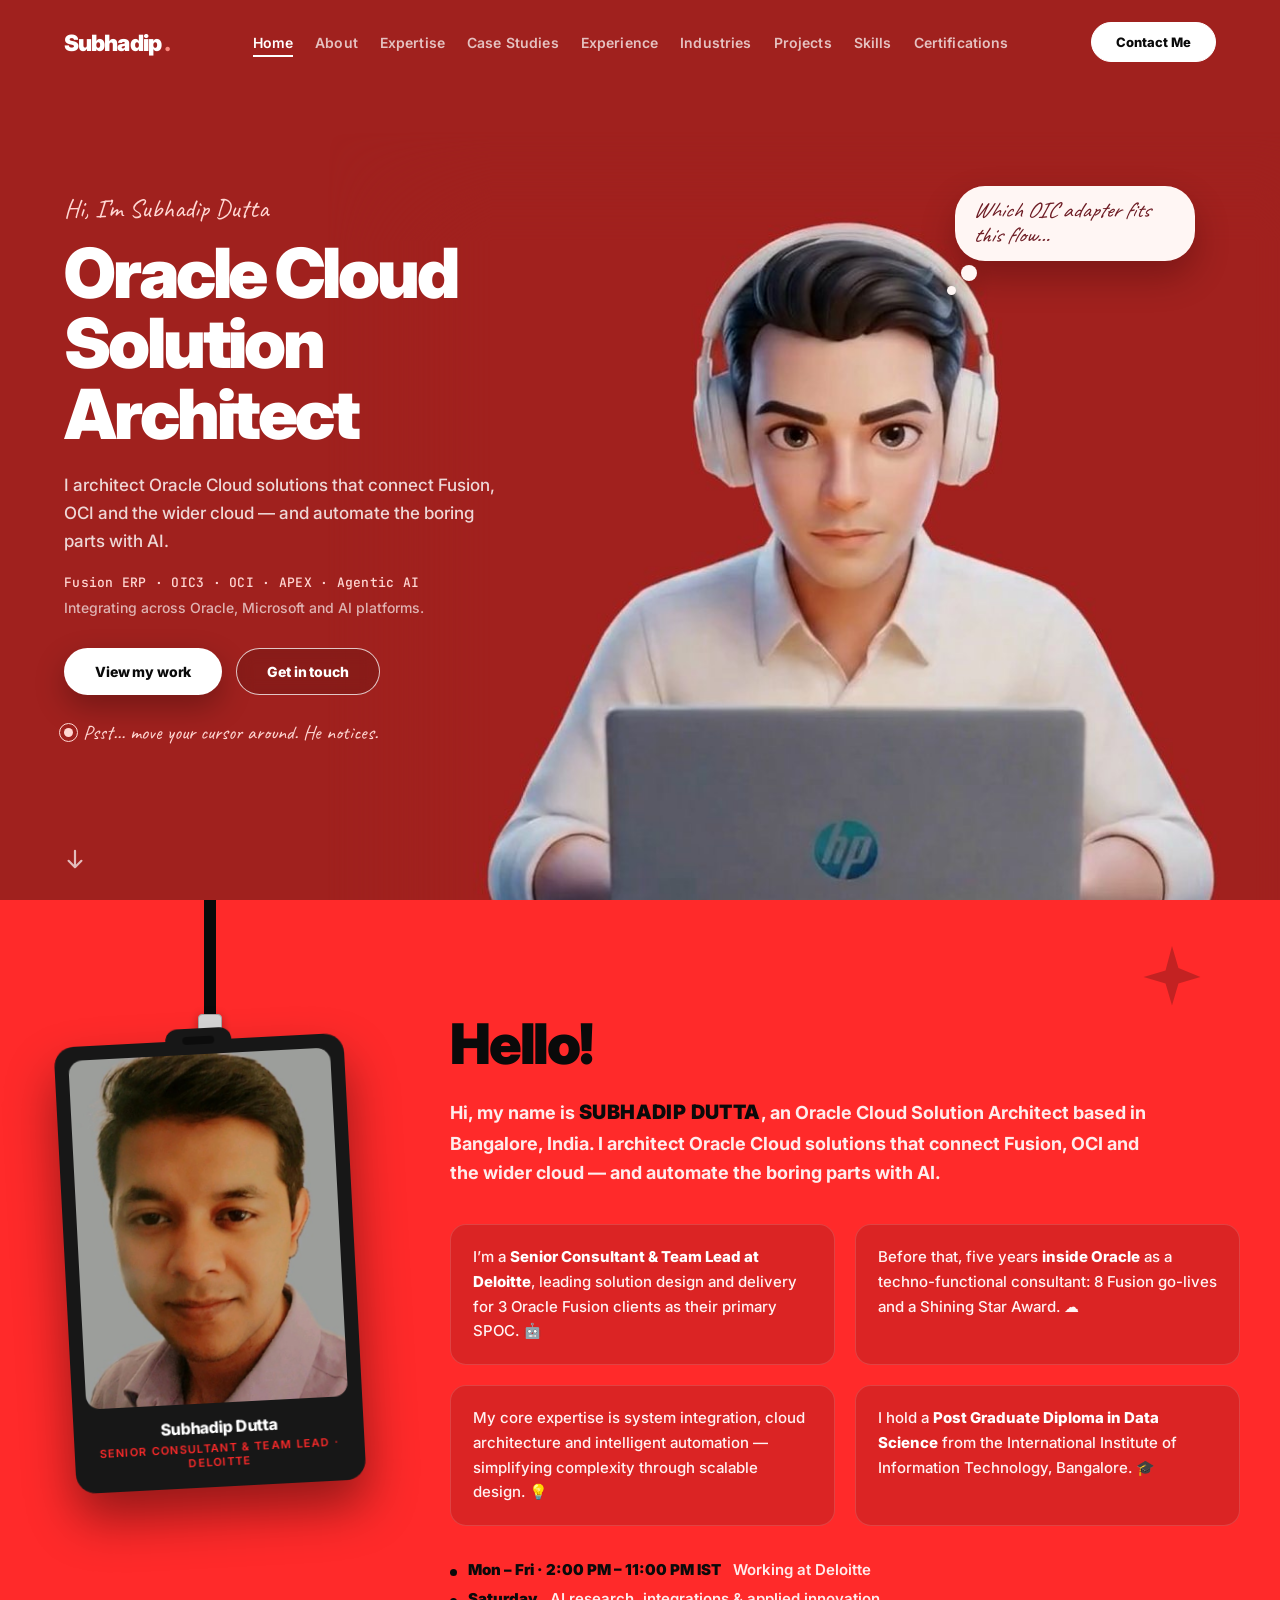
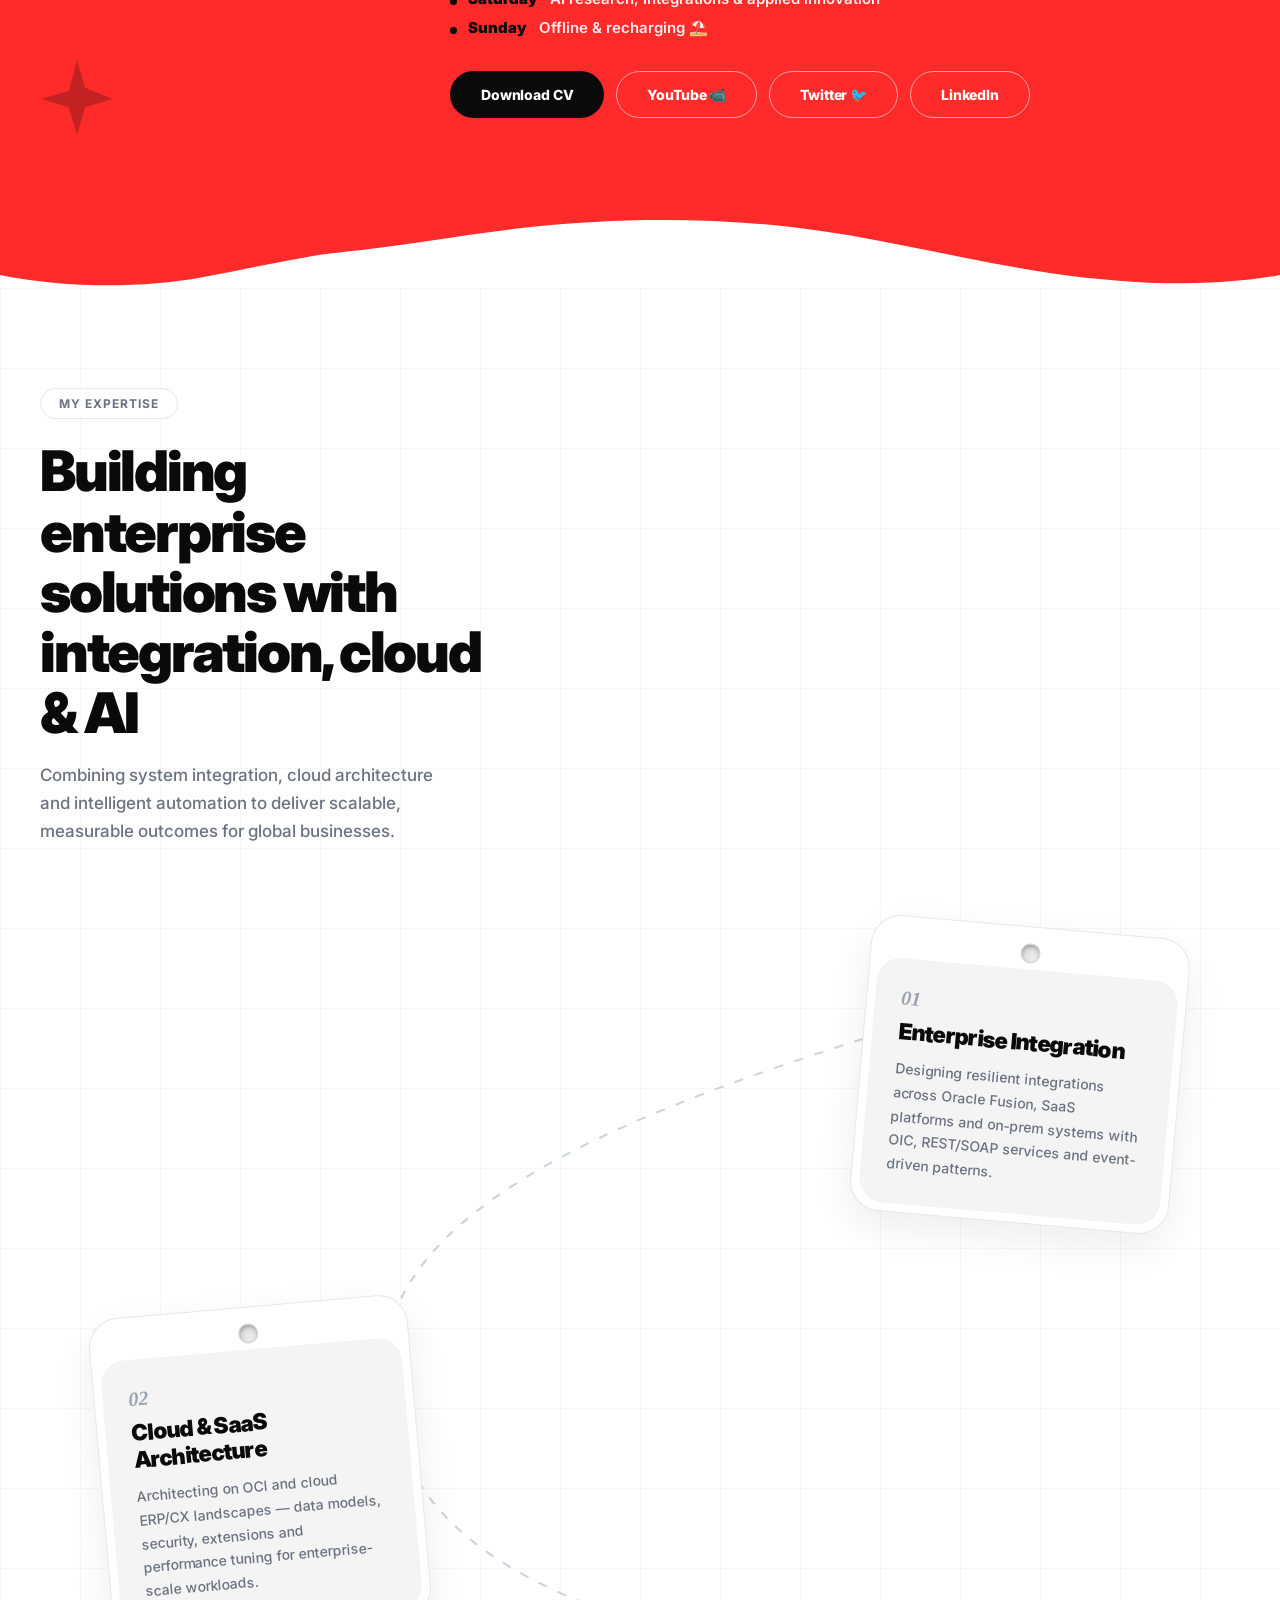
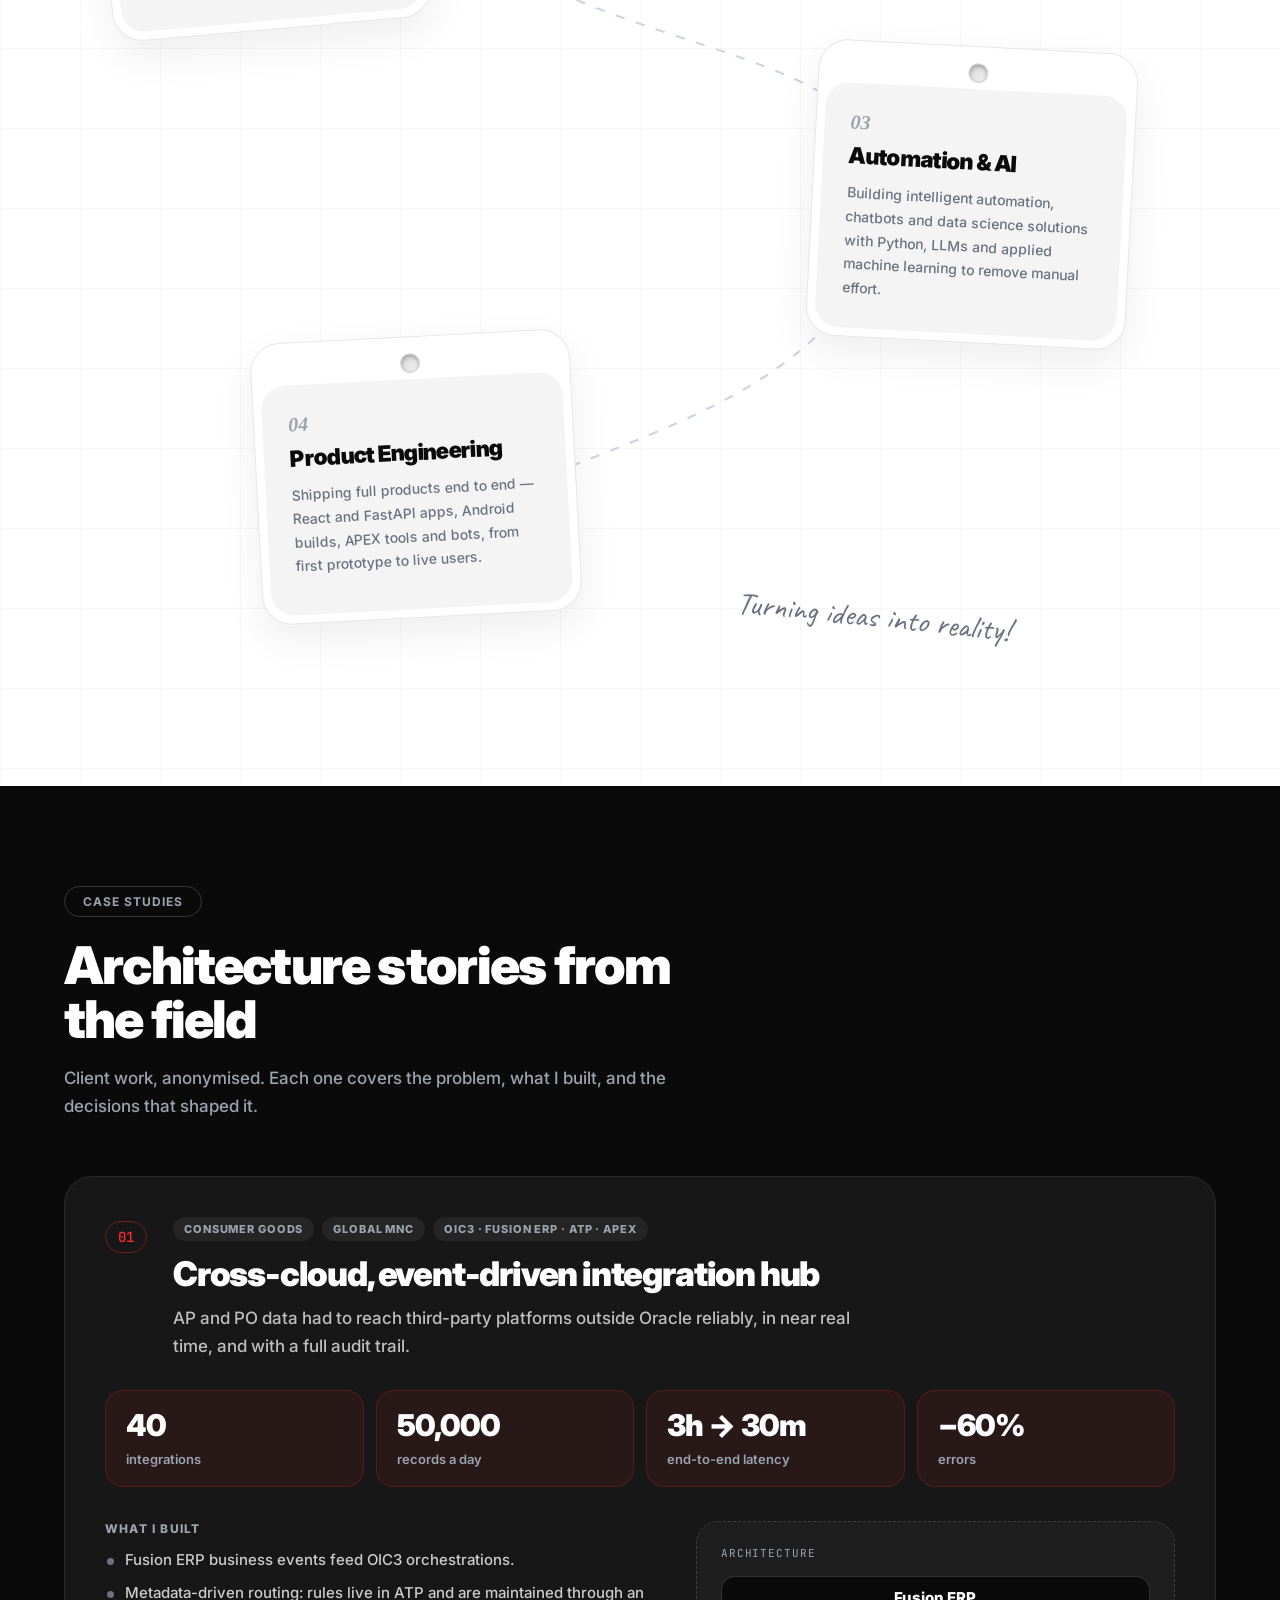
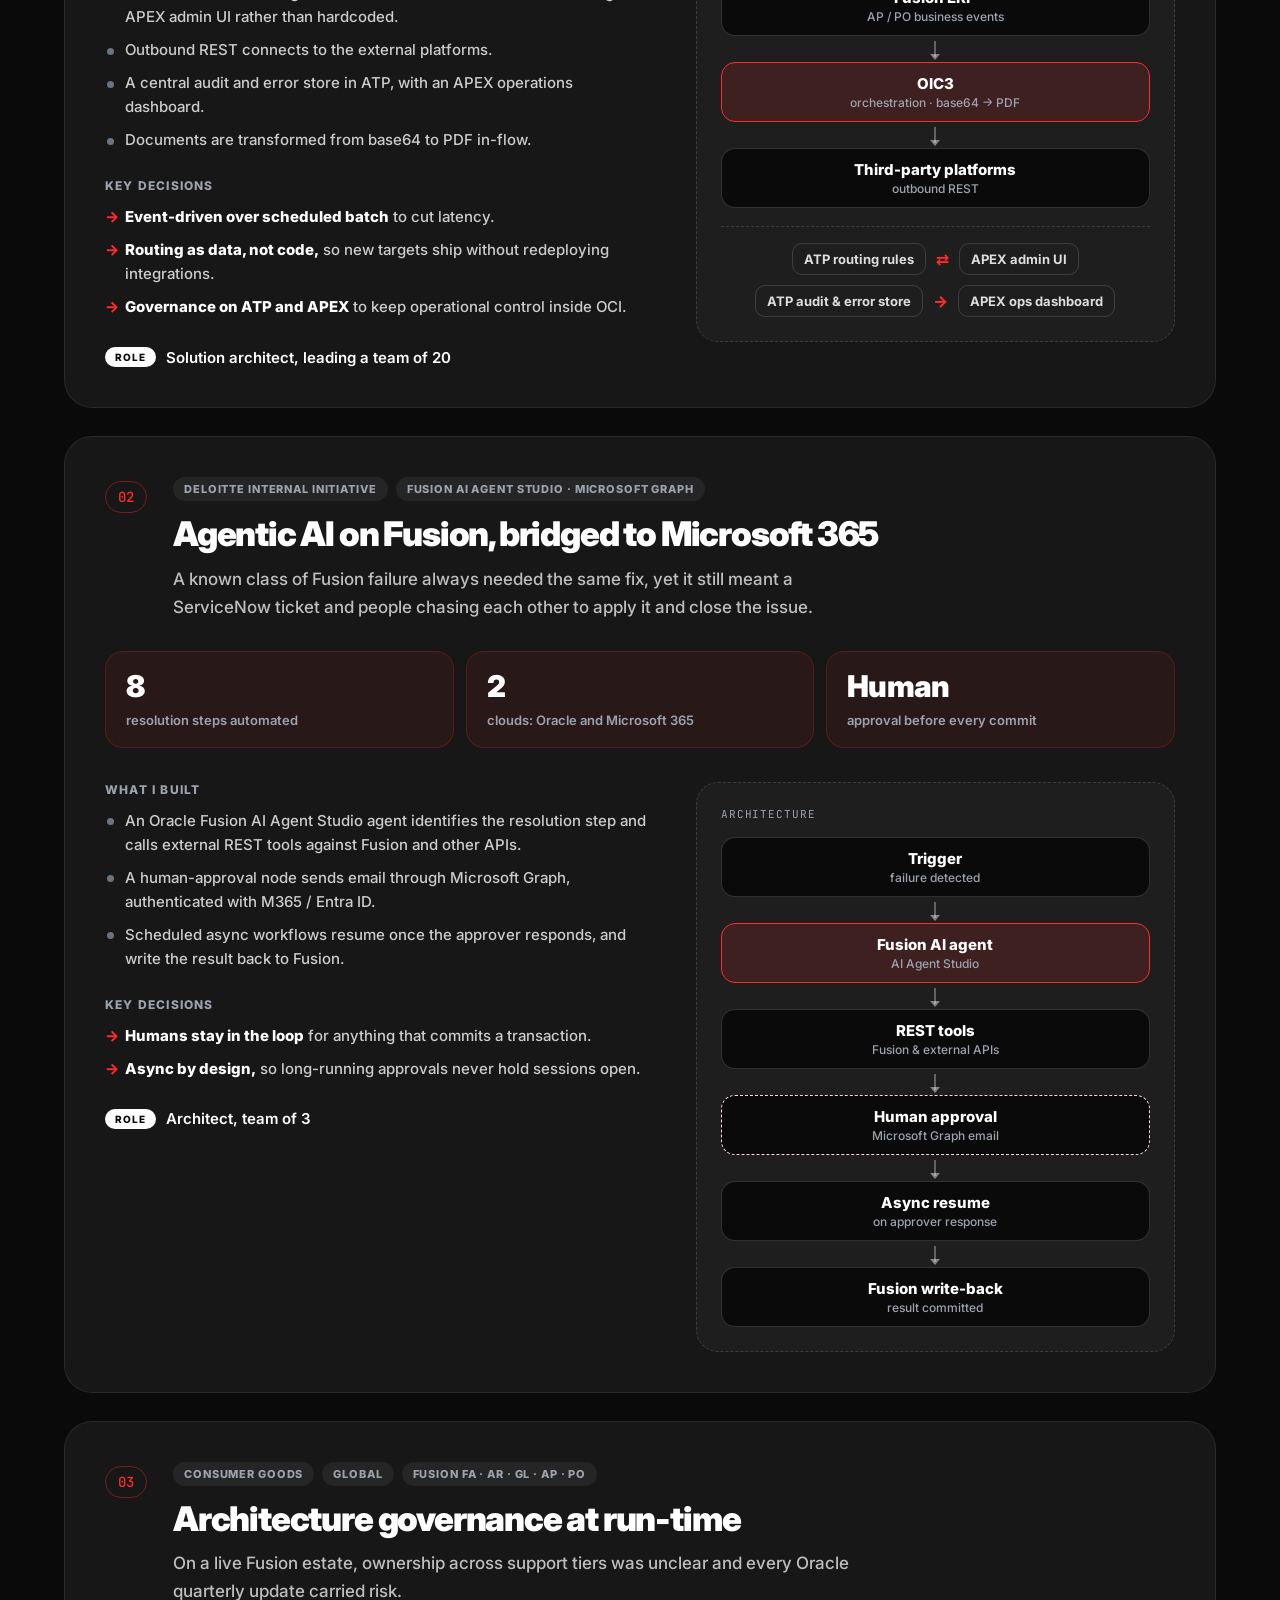
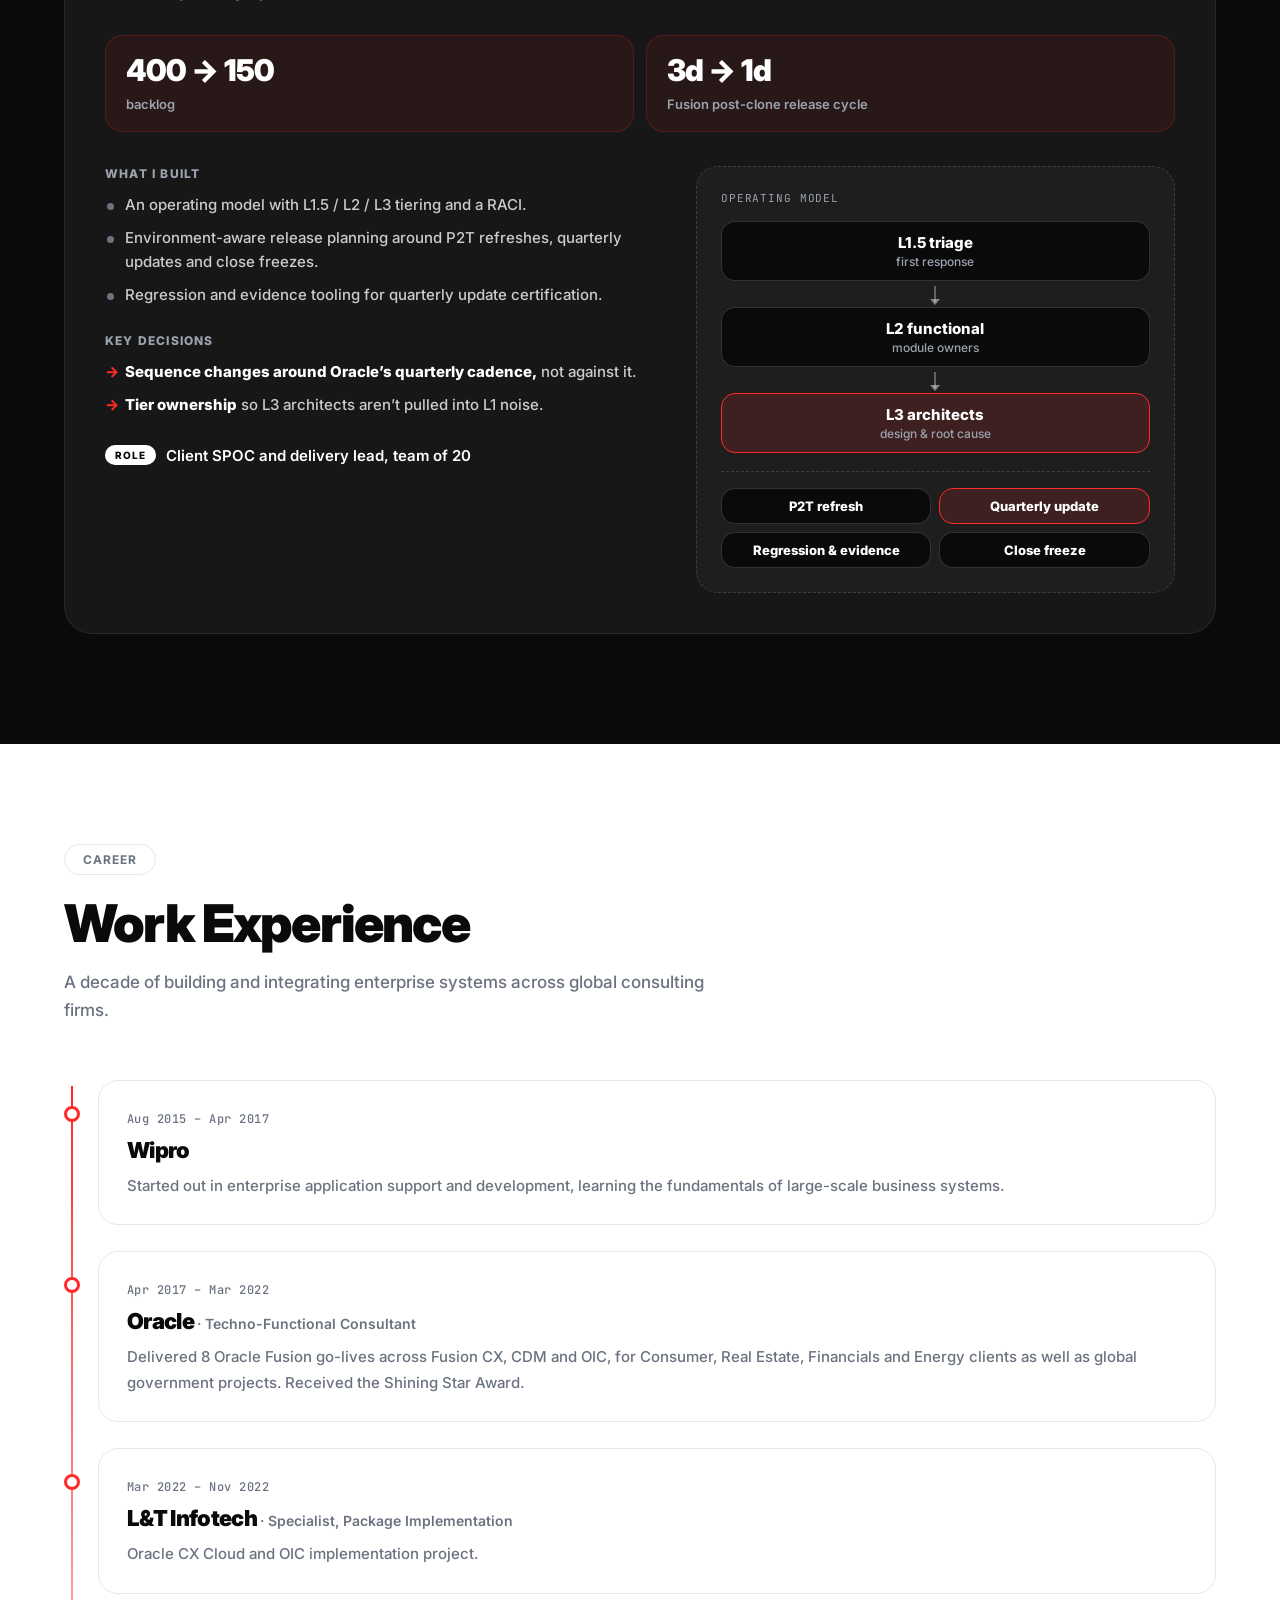
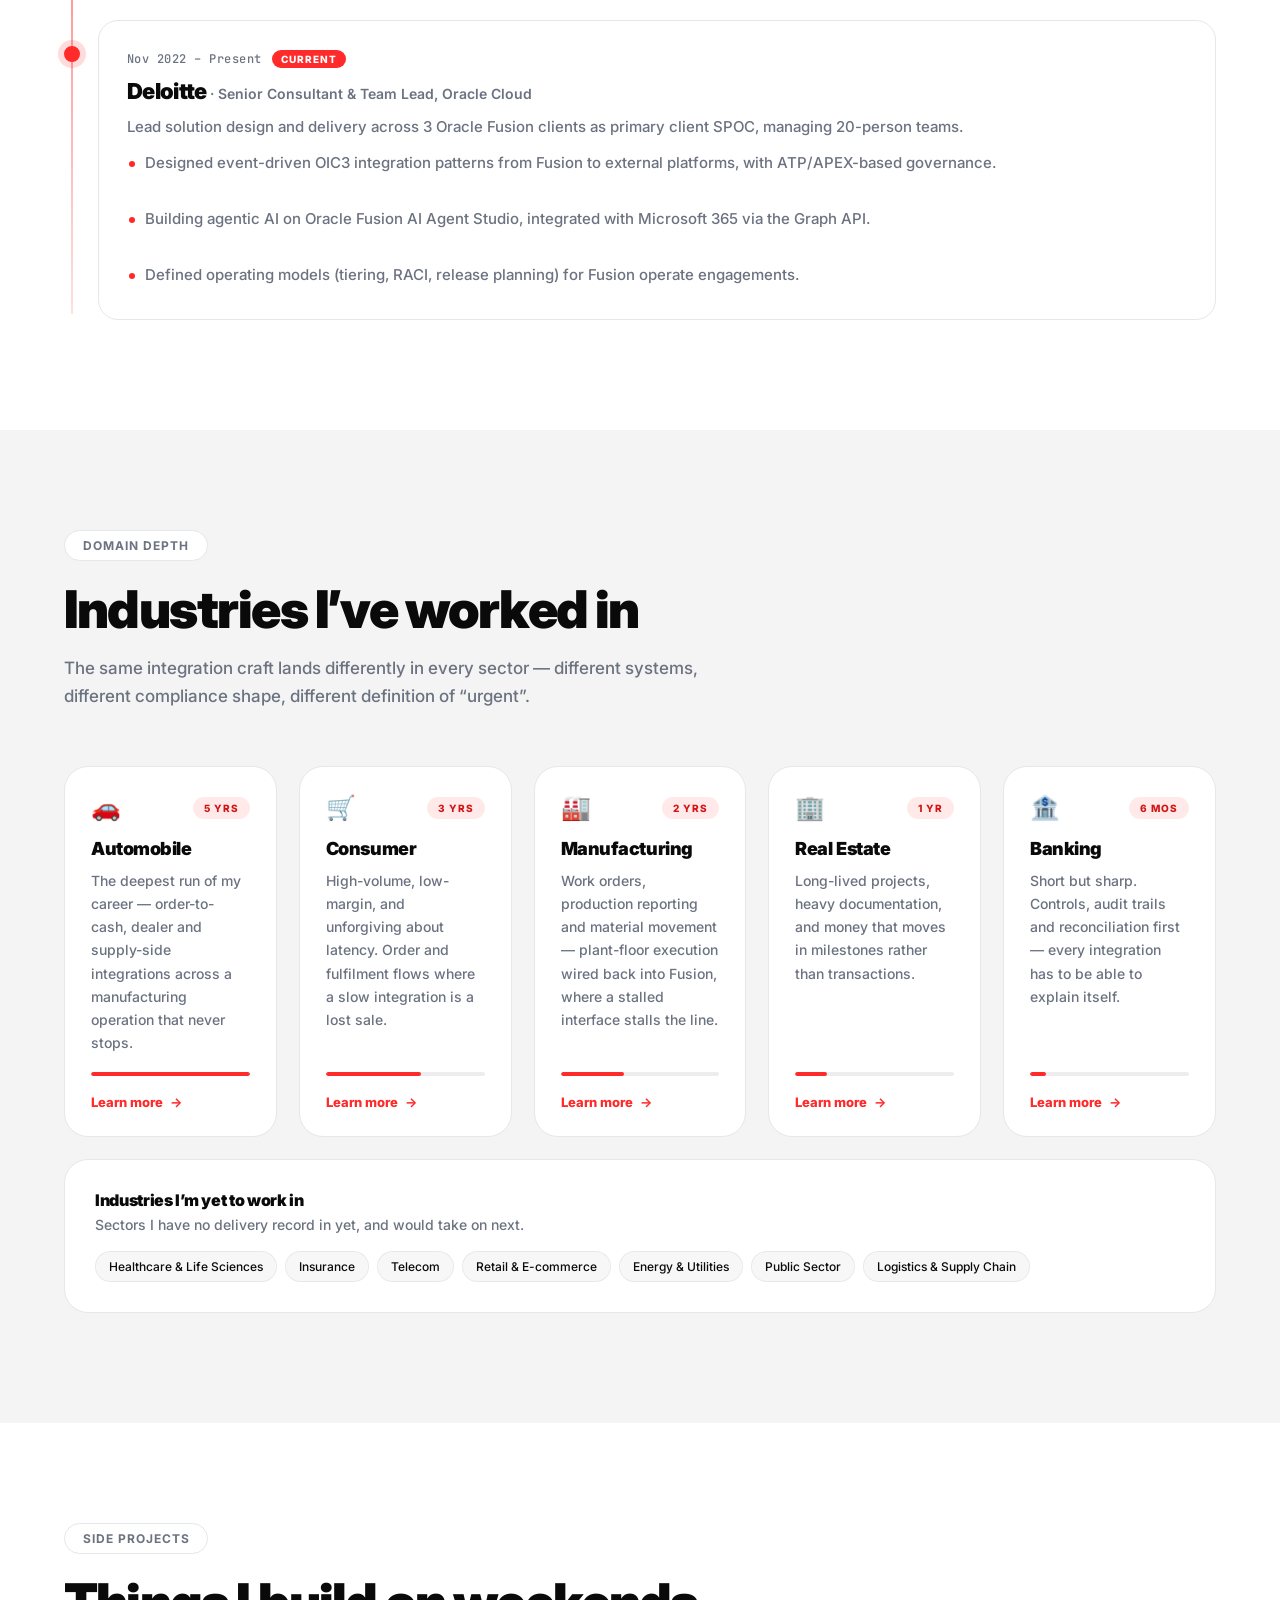
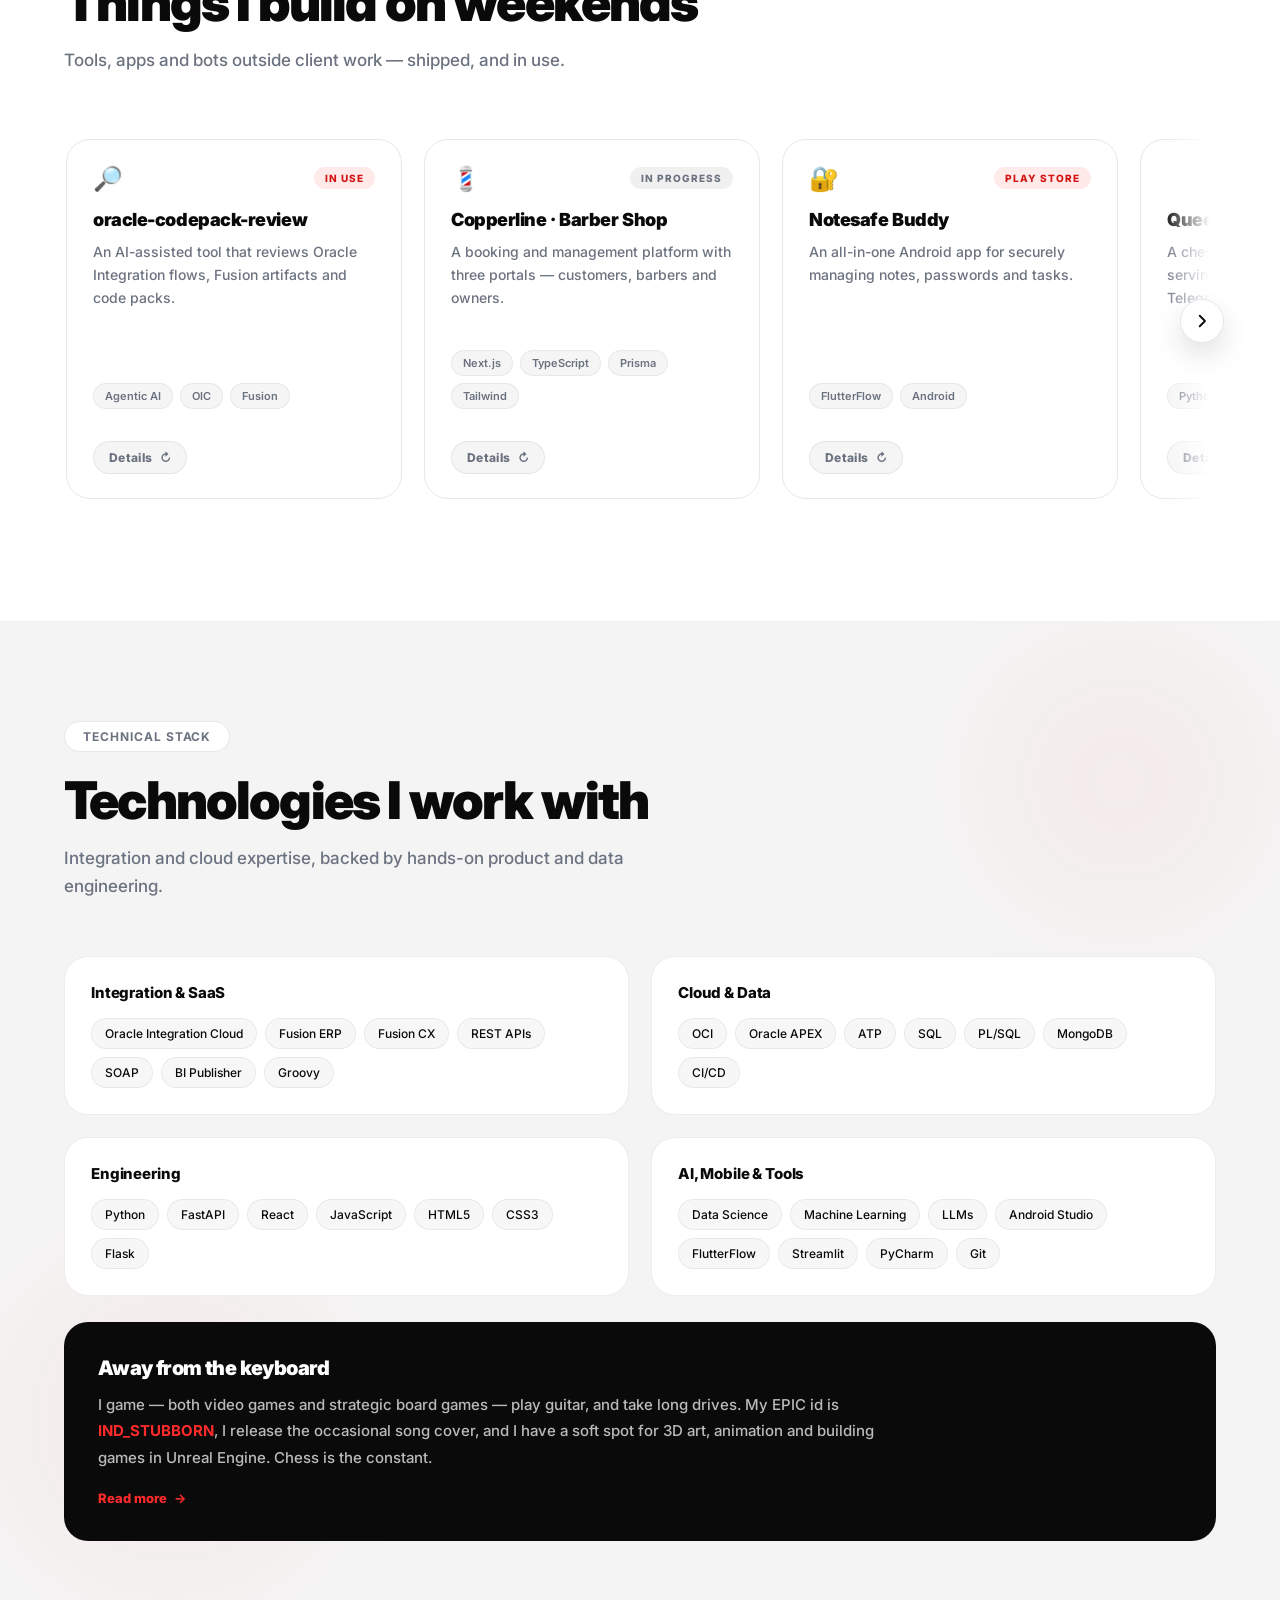
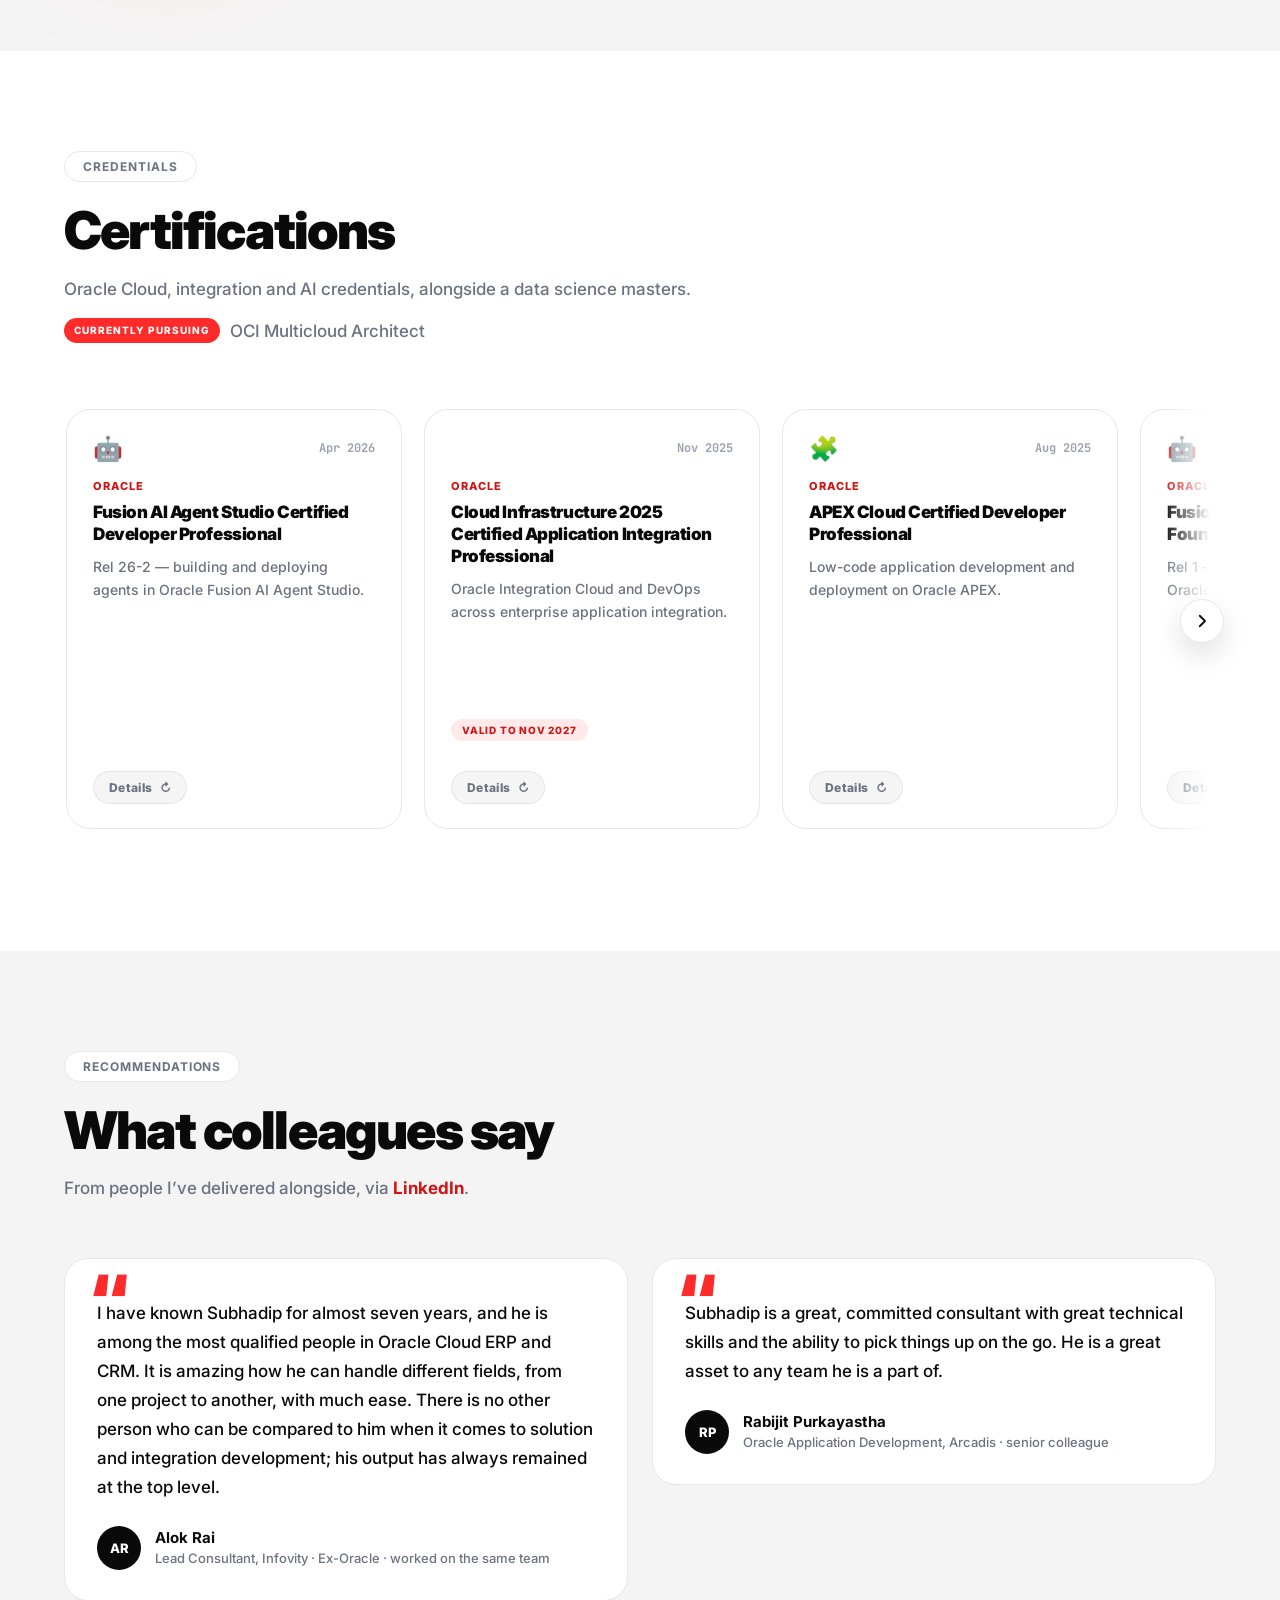
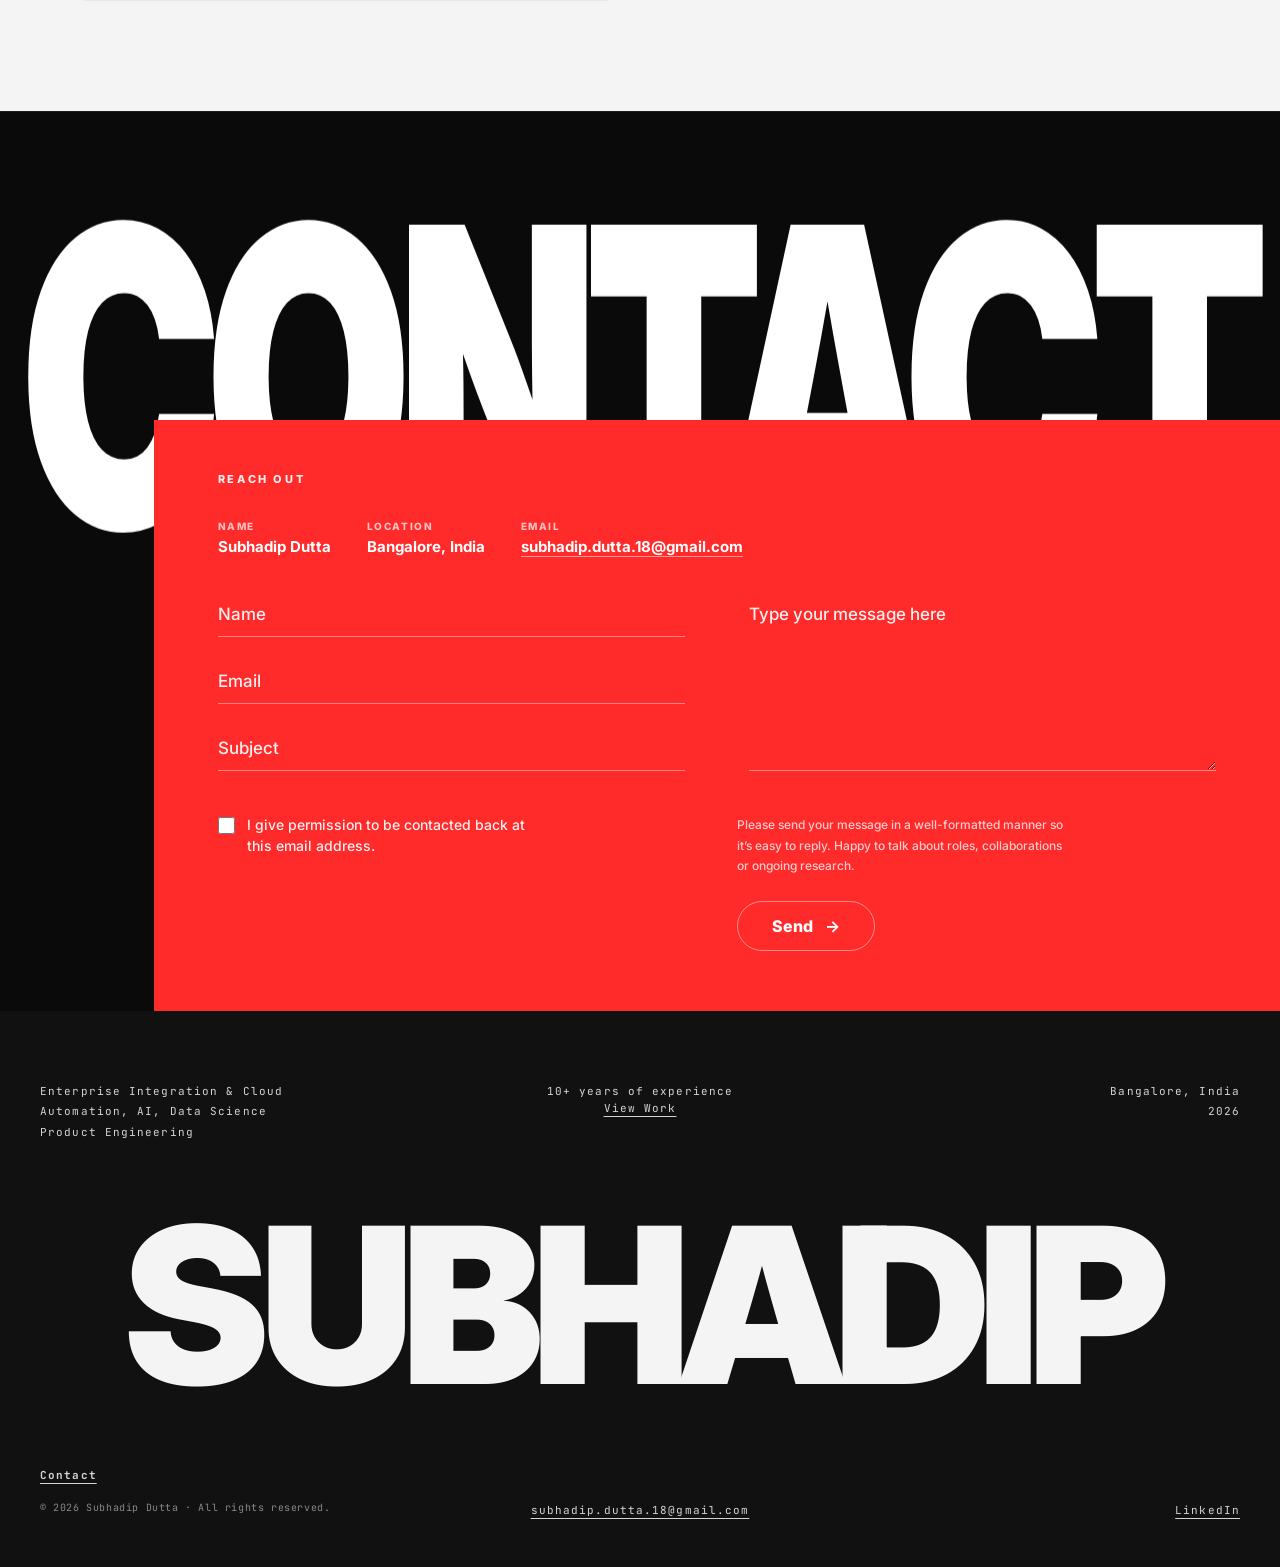
==== commit 26e4d8d0: "refactor: update personal branding and add case studies section - Enhanced meta tags for improved SE" ====
--- a/index.html
+++ b/index.html
@@ -3,16 +3,16 @@
 <head>
     <meta charset="UTF-8">
     <meta name="viewport" content="width=device-width, initial-scale=1.0">
-    <meta name="description" content="Subhadip Dutta is a Technical Lead and Integration Specialist delivering enterprise cloud integrations, intelligent automation, and modern developer solutions.">
+    <meta name="description" content="Subhadip Dutta, Oracle Cloud Solution Architect: Oracle Cloud solutions that connect Fusion, OCI and the wider cloud, with AI automation. Fusion ERP, OIC3, OCI, APEX and agentic AI.">
     <meta name="theme-color" content="#ff2a2a">
-    <meta property="og:title" content="Subhadip Dutta | Technical Lead &amp; Integration Specialist">
-    <meta property="og:description" content="Explore Subhadip's work in cloud integration, AI, product development, and enterprise automation.">
+    <meta property="og:title" content="Subhadip Dutta | Oracle Cloud Solution Architect">
+    <meta property="og:description" content="Architecture case studies across Oracle Fusion, OIC3, OCI, APEX and agentic AI.">
     <meta property="og:image" content="images/profile-1.jpg">
     <meta property="og:type" content="website">
     <meta property="og:url" content="https://subhadipgithub.github.io/">
     <meta name="twitter:card" content="summary_large_image">
     <link rel="canonical" href="https://subhadipgithub.github.io/">
-    <title>Subhadip Dutta</title>
+    <title>Subhadip Dutta &middot; Oracle Cloud Solution Architect</title>
     <link rel="shortcut icon" href="favicon.ico">
     <link rel="apple-touch-icon" href="apple-touch-icon.png">
     <link rel="manifest" href="site.webmanifest">
@@ -40,6 +40,7 @@
                 <a href="#home">Home</a>
                 <a href="#about">About</a>
                 <a href="#expertise">Expertise</a>
+                <a href="#case-studies">Case Studies</a>
                 <a href="#experience">Experience</a>
                 <a href="#industries">Industries</a>
                 <a href="#projects">Projects</a>
@@ -59,6 +60,7 @@
             <a href="#home">Home</a>
             <a href="#about">About</a>
             <a href="#expertise">Expertise</a>
+            <a href="#case-studies">Case Studies</a>
             <a href="#experience">Experience</a>
             <a href="#industries">Industries</a>
             <a href="#projects">Projects</a>
@@ -75,12 +77,15 @@
                 <p class="hero-eyebrow reveal" data-delay="0">Hi, I&rsquo;m Subhadip Dutta</p>
                 <h1 class="hero-title reveal" data-delay="100">Oracle Cloud<br>Solution Architect</h1>
                 <p class="hero-lede reveal" data-delay="200">
-                    Technical Lead at Deloitte, building enterprise cloud integrations,
-                    intelligent automation and GenAI tooling across Oracle Fusion, OIC and OCI.
+                    I architect Oracle Cloud solutions that connect Fusion, OCI and the wider cloud &mdash; and automate the boring parts with AI.
+                </p>
+                <p class="hero-stack reveal" data-delay="250">
+                    <span>Fusion ERP &middot; OIC3 &middot; OCI &middot; APEX &middot; Agentic AI</span>
+                    Integrating across Oracle, Microsoft and AI platforms.
                 </p>
                 <div class="hero-actions reveal" data-delay="300">
                     <!-- data-hero-react names the entry in #hero-lines the character says on hover -->
-                    <a class="btn btn-solid" href="#projects" data-hero-react="work">View my work</a>
+                    <a class="btn btn-solid" href="#case-studies" data-hero-react="work">View my work</a>
                     <a class="btn btn-ghost" href="#contact" data-hero-react="contact">Get in touch</a>
                 </div>
                 <p class="hero-hint reveal" data-delay="400">
@@ -150,7 +155,7 @@
                         </div>
                         <div class="badge-meta">
                             <strong>Subhadip Dutta</strong>
-                            <span>Technical Lead &middot; Deloitte</span>
+                            <span>Senior Consultant &amp; Team Lead &middot; Deloitte</span>
                         </div>
                     </div>
                 </div>
@@ -159,14 +164,13 @@
             <div class="about-copy reveal" data-delay="150">
                 <h2>Hello!</h2>
                 <p class="lead">
-                    Hi, my name is <span class="name-chip">Subhadip Dutta</span>, a Technical Lead and Integration
-                    Specialist based in Bangalore, India &mdash; building enterprise cloud integrations,
-                    intelligent automation, and products people actually enjoy using.
+                    Hi, my name is <span class="name-chip">Subhadip Dutta</span>, an Oracle Cloud Solution Architect
+                    based in Bangalore, India. I architect Oracle Cloud solutions that connect Fusion, OCI and the wider cloud &mdash; and automate the boring parts with AI.
                 </p>
 
                 <div class="about-grid">
-                    <p>I&rsquo;m currently at <strong>Deloitte</strong>, designing, integrating and optimizing enterprise solutions across diverse cloud ecosystems. 🤖</p>
-                    <p>Previously a <strong>Staff Consultant at Oracle</strong>, helping global clients transform business processes on Oracle&rsquo;s cloud application suite. ☁️</p>
+                    <p>I&rsquo;m a <strong>Senior Consultant &amp; Team Lead at Deloitte</strong>, leading solution design and delivery for 3 Oracle Fusion clients as their primary SPOC. 🤖</p>
+                    <p>Before that, five years <strong>inside Oracle</strong> as a techno-functional consultant: 8 Fusion go-lives and a Shining Star Award. ☁️</p>
                     <p>My core expertise is system integration, cloud architecture and intelligent automation &mdash; simplifying complexity through scalable design. 💡</p>
                     <p>I hold a <strong>Post Graduate Diploma in Data Science</strong> from the International Institute of Information Technology, Bangalore. 🎓</p>
                 </div>
@@ -260,6 +264,177 @@
         </div>
     </section>
 
+    <!-- case studies -->
+    <section class="cases" id="case-studies">
+        <div class="section-inner">
+            <div class="section-head reveal">
+                <span class="pill">Case Studies</span>
+                <h2>Architecture stories from the field</h2>
+                <p>Client work, anonymised. Each one covers the problem, what I built, and the decisions that shaped it.</p>
+            </div>
+
+            <!-- 01 -->
+            <article class="case reveal">
+                <header class="case-head">
+                    <span class="case-num" aria-hidden="true">01</span>
+                    <div>
+                        <ul class="case-meta">
+                            <li>Consumer goods</li><li>Global MNC</li><li>OIC3 &middot; Fusion ERP &middot; ATP &middot; APEX</li>
+                        </ul>
+                        <h3>Cross-cloud, event-driven integration hub</h3>
+                        <p class="case-problem">AP and PO data had to reach third-party platforms outside Oracle reliably, in near real time, and with a full audit trail.</p>
+                    </div>
+                </header>
+
+                <ul class="case-stats">
+                    <li><b>40</b><span>integrations</span></li>
+                    <li><b>50,000</b><span>records a day</span></li>
+                    <li><b>3h &rarr; 30m</b><span>end-to-end latency</span></li>
+                    <li><b>&minus;60%</b><span>errors</span></li>
+                </ul>
+
+                <div class="case-body">
+                    <div class="case-text">
+                        <h4>What I built</h4>
+                        <ul class="case-list">
+                            <li>Fusion ERP business events feed OIC3 orchestrations.</li>
+                            <li>Metadata-driven routing: rules live in ATP and are maintained through an APEX admin UI rather than hardcoded.</li>
+                            <li>Outbound REST connects to the external platforms.</li>
+                            <li>A central audit and error store in ATP, with an APEX operations dashboard.</li>
+                            <li>Documents are transformed from base64 to PDF in-flow.</li>
+                        </ul>
+
+                        <h4>Key decisions</h4>
+                        <ul class="case-decisions">
+                            <li><b>Event-driven over scheduled batch</b> to cut latency.</li>
+                            <li><b>Routing as data, not code,</b> so new targets ship without redeploying integrations.</li>
+                            <li><b>Governance on ATP and APEX</b> to keep operational control inside OCI.</li>
+                        </ul>
+
+                        <p class="case-role"><span>Role</span> Solution architect, leading a team of 20</p>
+                    </div>
+
+                    <figure class="case-flow">
+                        <figcaption>Architecture</figcaption>
+                        <ol class="flow">
+                            <li><b>Fusion ERP</b><small>AP / PO business events</small></li>
+                            <li class="is-core"><b>OIC3</b><small>orchestration &middot; base64 &rarr; PDF</small></li>
+                            <li><b>Third-party platforms</b><small>outbound REST</small></li>
+                        </ol>
+                        <div class="flow-side">
+                            <p><b>ATP routing rules</b><i aria-label="read and maintained by">&#8644;</i><b>APEX admin UI</b></p>
+                            <p><b>ATP audit &amp; error store</b><i aria-label="feeds">&rarr;</i><b>APEX ops dashboard</b></p>
+                        </div>
+                    </figure>
+                </div>
+            </article>
+
+            <!-- 02 -->
+            <article class="case reveal">
+                <header class="case-head">
+                    <span class="case-num" aria-hidden="true">02</span>
+                    <div>
+                        <ul class="case-meta">
+                            <li>Deloitte internal initiative</li><li>Fusion AI Agent Studio &middot; Microsoft Graph</li>
+                        </ul>
+                        <h3>Agentic AI on Fusion, bridged to Microsoft 365</h3>
+                        <p class="case-problem">A known class of Fusion failure always needed the same fix, yet it still meant a ServiceNow ticket and people chasing each other to apply it and close the issue.</p>
+                    </div>
+                </header>
+
+                <ul class="case-stats">
+                    <li><b>8</b><span>resolution steps automated</span></li>
+                    <li><b>2</b><span>clouds: Oracle and Microsoft 365</span></li>
+                    <li><b>Human</b><span>approval before every commit</span></li>
+                </ul>
+
+                <div class="case-body">
+                    <div class="case-text">
+                        <h4>What I built</h4>
+                        <ul class="case-list">
+                            <li>An Oracle Fusion AI Agent Studio agent identifies the resolution step and calls external REST tools against Fusion and other APIs.</li>
+                            <li>A human-approval node sends email through Microsoft Graph, authenticated with M365 / Entra ID.</li>
+                            <li>Scheduled async workflows resume once the approver responds, and write the result back to Fusion.</li>
+                        </ul>
+
+                        <h4>Key decisions</h4>
+                        <ul class="case-decisions">
+                            <li><b>Humans stay in the loop</b> for anything that commits a transaction.</li>
+                            <li><b>Async by design,</b> so long-running approvals never hold sessions open.</li>
+                        </ul>
+
+                        <p class="case-role"><span>Role</span> Architect, team of 3</p>
+                    </div>
+
+                    <figure class="case-flow">
+                        <figcaption>Architecture</figcaption>
+                        <ol class="flow">
+                            <li><b>Trigger</b><small>failure detected</small></li>
+                            <li class="is-core"><b>Fusion AI agent</b><small>AI Agent Studio</small></li>
+                            <li><b>REST tools</b><small>Fusion &amp; external APIs</small></li>
+                            <li class="is-human"><b>Human approval</b><small>Microsoft Graph email</small></li>
+                            <li><b>Async resume</b><small>on approver response</small></li>
+                            <li><b>Fusion write-back</b><small>result committed</small></li>
+                        </ol>
+                    </figure>
+                </div>
+            </article>
+
+            <!-- 03 -->
+            <article class="case reveal">
+                <header class="case-head">
+                    <span class="case-num" aria-hidden="true">03</span>
+                    <div>
+                        <ul class="case-meta">
+                            <li>Consumer goods</li><li>Global</li><li>Fusion FA &middot; AR &middot; GL &middot; AP &middot; PO</li>
+                        </ul>
+                        <h3>Architecture governance at run-time</h3>
+                        <p class="case-problem">On a live Fusion estate, ownership across support tiers was unclear and every Oracle quarterly update carried risk.</p>
+                    </div>
+                </header>
+
+                <ul class="case-stats">
+                    <li><b>400 &rarr; 150</b><span>backlog</span></li>
+                    <li><b>3d &rarr; 1d</b><span>Fusion post-clone release cycle</span></li>
+                </ul>
+
+                <div class="case-body">
+                    <div class="case-text">
+                        <h4>What I built</h4>
+                        <ul class="case-list">
+                            <li>An operating model with L1.5 / L2 / L3 tiering and a RACI.</li>
+                            <li>Environment-aware release planning around P2T refreshes, quarterly updates and close freezes.</li>
+                            <li>Regression and evidence tooling for quarterly update certification.</li>
+                        </ul>
+
+                        <h4>Key decisions</h4>
+                        <ul class="case-decisions">
+                            <li><b>Sequence changes around Oracle&rsquo;s quarterly cadence,</b> not against it.</li>
+                            <li><b>Tier ownership</b> so L3 architects aren&rsquo;t pulled into L1 noise.</li>
+                        </ul>
+
+                        <p class="case-role"><span>Role</span> Client SPOC and delivery lead, team of 20</p>
+                    </div>
+
+                    <figure class="case-flow">
+                        <figcaption>Operating model</figcaption>
+                        <ol class="flow">
+                            <li><b>L1.5 triage</b><small>first response</small></li>
+                            <li><b>L2 functional</b><small>module owners</small></li>
+                            <li class="is-core"><b>L3 architects</b><small>design &amp; root cause</small></li>
+                        </ol>
+                        <ol class="flow flow-cycle" aria-label="Release calendar">
+                            <li><b>P2T refresh</b></li>
+                            <li class="is-core"><b>Quarterly update</b></li>
+                            <li><b>Regression &amp; evidence</b></li>
+                            <li><b>Close freeze</b></li>
+                        </ol>
+                    </figure>
+                </div>
+            </article>
+        </div>
+    </section>
+
     <!-- experience -->
     <section class="experience" id="experience">
         <div class="section-inner">
@@ -282,24 +457,29 @@
                     <span class="node" aria-hidden="true"></span>
                     <div class="tl-card">
                         <span class="tl-period">Apr 2017 &ndash; Mar 2022</span>
-                        <h3>Oracle <em>&middot; Staff Consultant</em></h3>
-                        <p>Helped global clients build and transform business processes across Oracle&rsquo;s cloud application suite, specialising in Fusion ERP/CX and integrations.</p>
+                        <h3>Oracle <em>&middot; Techno-Functional Consultant</em></h3>
+                        <p>Delivered 8 Oracle Fusion go-lives across Fusion CX, CDM and OIC, for Consumer, Real Estate, Financials and Energy clients as well as global government projects. Received the Shining Star Award.</p>
                     </div>
                 </li>
                 <li class="reveal" data-delay="180">
                     <span class="node" aria-hidden="true"></span>
                     <div class="tl-card">
                         <span class="tl-period">Mar 2022 &ndash; Nov 2022</span>
-                        <h3>L&amp;T Infotech</h3>
-                        <p>Delivered cloud integration and extension work for enterprise customers across multiple SaaS ecosystems.</p>
+                        <h3>L&amp;T Infotech <em>&middot; Specialist, Package Implementation</em></h3>
+                        <p>Oracle CX Cloud and OIC implementation project.</p>
                     </div>
                 </li>
                 <li class="reveal current" data-delay="240">
                     <span class="node" aria-hidden="true"></span>
                     <div class="tl-card">
                         <span class="tl-period">Nov 2022 &ndash; Present <b>Current</b></span>
-                        <h3>Deloitte <em>&middot; Technical Lead &amp; Integration Specialist</em></h3>
-                        <p>Leading design, integration and optimisation of enterprise solutions across diverse cloud ecosystems, with a focus on automation and scale.</p>
+                        <h3>Deloitte <em>&middot; Senior Consultant &amp; Team Lead, Oracle Cloud</em></h3>
+                        <p>Lead solution design and delivery across 3 Oracle Fusion clients as primary client SPOC, managing 20-person teams.</p>
+                        <ul class="tl-points">
+                            <li>Designed event-driven OIC3 integration patterns from Fusion to external platforms, with ATP/APEX-based governance.</li>
+                            <li>Building agentic AI on Oracle Fusion AI Agent Studio, integrated with Microsoft 365 via the Graph API.</li>
+                            <li>Defined operating models (tiering, RACI, release planning) for Fusion operate engagements.</li>
+                        </ul>
                     </div>
                 </li>
             </ol>
@@ -375,9 +555,9 @@
     <section class="projects" id="projects">
         <div class="section-inner">
             <div class="section-head reveal">
-                <span class="pill">Selected Work</span>
-                <h2>Projects I&rsquo;ve built</h2>
-                <p>Bots, apps and tools &mdash; shipped on weekends, in production with real users.</p>
+                <span class="pill">Side Projects</span>
+                <h2>Things I build on weekends</h2>
+                <p>Tools, apps and bots outside client work &mdash; shipped, and in use.</p>
             </div>
 
             <div class="rail reveal" data-rail>
@@ -389,6 +569,81 @@
                     <article class="project flip-card">
                         <div class="flip-inner">
                             <div class="flip-face flip-front">
+                                <div class="project-top"><span class="p-icon">🔎</span><span class="p-state live">In use</span></div>
+                                <div class="flip-body">
+                                    <h3>oracle-codepack-review</h3>
+                                    <p>An AI-assisted tool that reviews Oracle Integration flows, Fusion artifacts and code packs.</p>
+                                    <div class="tags"><span>Agentic AI</span><span>OIC</span><span>Fusion</span></div>
+                                </div>
+                                <button class="flip-btn" type="button" aria-expanded="false">Details <b aria-hidden="true">&#8635;</b></button>
+                            </div>
+
+                            <div class="flip-face flip-back">
+                                <div class="flip-body">
+                                    <h4>oracle-codepack-review</h4>
+                                    <p>A review tool for Oracle delivery work: point it at an Oracle Integration flow, a Fusion artifact or a code pack, and it reviews it the way an architect would, returning findings an engineer can act on before anything reaches a client environment.</p>
+                                </div>
+                                <div class="flip-foot">
+                                    <span></span>
+                                    <button class="flip-btn is-back" type="button">Back <b aria-hidden="true">&#8634;</b></button>
+                                </div>
+                            </div>
+                        </div>
+                    </article>
+
+                    <article class="project flip-card">
+                        <div class="flip-inner">
+                            <div class="flip-face flip-front">
+                                <div class="project-top"><span class="p-icon">💈</span><span class="p-state wip">In progress</span></div>
+                                <div class="flip-body">
+                                    <h3>Copperline &middot; Barber Shop</h3>
+                                    <p>A booking and management platform with three portals &mdash; customers, barbers and owners.</p>
+                                    <div class="tags"><span>Next.js</span><span>TypeScript</span><span>Prisma</span><span>Tailwind</span></div>
+                                </div>
+                                <button class="flip-btn" type="button" aria-expanded="false">Details <b aria-hidden="true">&#8635;</b></button>
+                            </div>
+
+                            <div class="flip-face flip-back">
+                                <div class="flip-body">
+                                    <h4>Copperline &middot; Barber Shop</h4>
+                                    <p>Three portals over one booking engine: customers book and pay, barbers run their day from a chair-side schedule, and owners see takings and staffing in one view. Next.js and TypeScript, with Prisma over the booking and payment data.</p>
+                                </div>
+                                <div class="flip-foot">
+                                    <a href="https://github.com/SubhadipGitHub/barber-shop" target="_blank" rel="noopener noreferrer">View on GitHub <b aria-hidden="true">&rarr;</b></a>
+                                    <button class="flip-btn is-back" type="button">Back <b aria-hidden="true">&#8634;</b></button>
+                                </div>
+                            </div>
+                        </div>
+                    </article>
+
+                    <article class="project flip-card">
+                        <div class="flip-inner">
+                            <div class="flip-face flip-front">
+                                <div class="project-top"><span class="p-icon">🔐</span><span class="p-state live">Play Store</span></div>
+                                <div class="flip-body">
+                                    <h3>Notesafe Buddy</h3>
+                                    <p>An all-in-one Android app for securely managing notes, passwords and tasks.</p>
+                                    <div class="tags"><span>FlutterFlow</span><span>Android</span></div>
+                                </div>
+                                <button class="flip-btn" type="button" aria-expanded="false">Details <b aria-hidden="true">&#8635;</b></button>
+                            </div>
+
+                            <div class="flip-face flip-back">
+                                <div class="flip-body">
+                                    <h4>Notesafe Buddy</h4>
+                                    <p>One Android app for the three things that usually end up scattered across three: notes, credentials and tasks. Built in FlutterFlow with the credential store kept encrypted on device, and shipped on the Play Store rather than left as a side project.</p>
+                                </div>
+                                <div class="flip-foot">
+                                    <a href="https://play.google.com/store/apps/details?id=com.mycompany.NoteSafeBuddy&amp;hl=en_IN" target="_blank" rel="noopener noreferrer">View on Play Store <b aria-hidden="true">&rarr;</b></a>
+                                    <button class="flip-btn is-back" type="button">Back <b aria-hidden="true">&#8634;</b></button>
+                                </div>
+                            </div>
+                        </div>
+                    </article>
+
+                    <article class="project flip-card">
+                        <div class="flip-inner">
+                            <div class="flip-face flip-front">
                                 <div class="project-top"><span class="p-icon">✈️</span><span class="p-state live">Live</span></div>
                                 <div class="flip-body">
                                     <h3>Queen Beth Bot &middot; Telegram</h3>
@@ -439,31 +694,6 @@
                     <article class="project flip-card">
                         <div class="flip-inner">
                             <div class="flip-face flip-front">
-                                <div class="project-top"><span class="p-icon">🔐</span><span class="p-state live">Play Store</span></div>
-                                <div class="flip-body">
-                                    <h3>Notesafe Buddy</h3>
-                                    <p>An all-in-one Android app for securely managing notes, passwords and tasks.</p>
-                                    <div class="tags"><span>FlutterFlow</span><span>Android</span></div>
-                                </div>
-                                <button class="flip-btn" type="button" aria-expanded="false">Details <b aria-hidden="true">&#8635;</b></button>
-                            </div>
-
-                            <div class="flip-face flip-back">
-                                <div class="flip-body">
-                                    <h4>Notesafe Buddy</h4>
-                                    <p>One Android app for the three things that usually end up scattered across three: notes, credentials and tasks. Built in FlutterFlow with the credential store kept encrypted on device, and shipped on the Play Store rather than left as a side project.</p>
-                                </div>
-                                <div class="flip-foot">
-                                    <a href="https://play.google.com/store/apps/details?id=com.mycompany.NoteSafeBuddy&amp;hl=en_IN" target="_blank" rel="noopener noreferrer">View on Play Store <b aria-hidden="true">&rarr;</b></a>
-                                    <button class="flip-btn is-back" type="button">Back <b aria-hidden="true">&#8634;</b></button>
-                                </div>
-                            </div>
-                        </div>
-                    </article>
-
-                    <article class="project flip-card">
-                        <div class="flip-inner">
-                            <div class="flip-face flip-front">
                                 <div class="project-top"><span class="p-icon">🌍</span><span class="p-state live">Live</span></div>
                                 <div class="flip-body">
                                     <h3>Around the World</h3>
@@ -655,31 +885,6 @@
                                 </div>
                                 <div class="flip-foot">
                                     <a href="https://my-finance-tracker-app-xi.vercel.app/" target="_blank" rel="noopener noreferrer">Visit app <b aria-hidden="true">&rarr;</b></a>
-                                    <button class="flip-btn is-back" type="button">Back <b aria-hidden="true">&#8634;</b></button>
-                                </div>
-                            </div>
-                        </div>
-                    </article>
-
-                    <article class="project flip-card">
-                        <div class="flip-inner">
-                            <div class="flip-face flip-front">
-                                <div class="project-top"><span class="p-icon">💈</span><span class="p-state wip">In progress</span></div>
-                                <div class="flip-body">
-                                    <h3>Copperline &middot; Barber Shop</h3>
-                                    <p>A booking and management platform with three portals &mdash; customers, barbers and owners.</p>
-                                    <div class="tags"><span>Next.js</span><span>TypeScript</span><span>Prisma</span><span>Tailwind</span></div>
-                                </div>
-                                <button class="flip-btn" type="button" aria-expanded="false">Details <b aria-hidden="true">&#8635;</b></button>
-                            </div>
-
-                            <div class="flip-face flip-back">
-                                <div class="flip-body">
-                                    <h4>Copperline &middot; Barber Shop</h4>
-                                    <p>Three portals over one booking engine: customers book and pay, barbers run their day from a chair-side schedule, and owners see takings and staffing in one view. Next.js and TypeScript, with Prisma over the booking and payment data.</p>
-                                </div>
-                                <div class="flip-foot">
-                                    <a href="https://github.com/SubhadipGitHub/barber-shop" target="_blank" rel="noopener noreferrer">View on GitHub <b aria-hidden="true">&rarr;</b></a>
                                     <button class="flip-btn is-back" type="button">Back <b aria-hidden="true">&#8634;</b></button>
                                 </div>
                             </div>
@@ -762,7 +967,8 @@
             <div class="section-head reveal">
                 <span class="pill">Credentials</span>
                 <h2>Certifications</h2>
-                <p>Oracle Cloud, integration and AI credentials, alongside a data science masters &mdash; each one verifiable at source.</p>
+                <p>Oracle Cloud, integration and AI credentials, alongside a data science masters.</p>
+                <p class="cert-next"><span>Currently pursuing</span> OCI Multicloud Architect</p>
             </div>
 
             <div class="rail reveal" data-rail>
@@ -1121,6 +1327,39 @@
                 <button class="rail-nav next" type="button" aria-label="Scroll certifications right">
                     <svg viewBox="0 0 24 24" aria-hidden="true"><path d="M9 5l7 7-7 7"/></svg>
                 </button>
+            </div>
+        </div>
+    </section>
+
+    <!-- recommendations -->
+    <section class="quotes" id="recommendations">
+        <div class="section-inner">
+            <div class="section-head reveal">
+                <span class="pill">Recommendations</span>
+                <h2>What colleagues say</h2>
+                <p>From people I&rsquo;ve delivered alongside, via <a href="https://www.linkedin.com/in/sub-dutta/details/recommendations/" target="_blank" rel="noopener noreferrer">LinkedIn</a>.</p>
+            </div>
+
+            <div class="quote-grid">
+                <figure class="quote reveal" data-delay="60">
+                    <blockquote>
+                        <p>I have known Subhadip for almost seven years, and he is among the most qualified people in Oracle Cloud ERP and CRM. It is amazing how he can handle different fields, from one project to another, with much ease. There is no other person who can be compared to him when it comes to solution and integration development; his output has always remained at the top level.</p>
+                    </blockquote>
+                    <figcaption>
+                        <span class="quote-avatar" aria-hidden="true">AR</span>
+                        <span><strong>Alok Rai</strong>Lead Consultant, Infovity &middot; Ex-Oracle &middot; worked on the same team</span>
+                    </figcaption>
+                </figure>
+
+                <figure class="quote reveal" data-delay="140">
+                    <blockquote>
+                        <p>Subhadip is a great, committed consultant with great technical skills and the ability to pick things up on the go. He is a great asset to any team he is a part of.</p>
+                    </blockquote>
+                    <figcaption>
+                        <span class="quote-avatar" aria-hidden="true">RP</span>
+                        <span><strong>Rabijit Purkayastha</strong>Oracle Application Development, Arcadis &middot; senior colleague</span>
+                    </figcaption>
+                </figure>
             </div>
         </div>
     </section>
--- a/style.css
+++ b/style.css
@@ -366,6 +366,23 @@
     color: rgba(255, 255, 255, 0.82);
     max-width: 440px;
     margin-bottom: 34px;
+}
+
+.hero-stack {
+    font-size: 0.875rem;
+    line-height: 1.5;
+    font-weight: 500;
+    color: rgba(255, 255, 255, 0.66);
+    max-width: 440px;
+    margin: -16px 0 30px;
+}
+.hero-stack span {
+    display: block;
+    font-family: var(--mono);
+    font-size: 0.8125rem;
+    letter-spacing: 0.02em;
+    color: #ffd7d3;
+    margin-bottom: 4px;
 }
 
 .hero-actions { display: flex; flex-wrap: wrap; gap: 14px; }
@@ -828,6 +845,244 @@
 }
 
 /* ============================================================
+   Case studies — dark band, one card per architecture story
+   ============================================================ */
+.cases { background: var(--ink); padding: 100px 0 110px; }
+.cases .pill { background: transparent; border-color: rgba(255, 255, 255, 0.18); color: var(--grey-400); }
+.cases .section-head h2 { color: var(--white); }
+.cases .section-head p { color: var(--grey-400); }
+
+.case {
+    background: var(--grey-900);
+    border: 1px solid rgba(255, 255, 255, 0.08);
+    border-radius: 28px;
+    padding: 40px;
+    margin-bottom: 28px;
+}
+.case:last-child { margin-bottom: 0; }
+
+.case-head { display: flex; gap: 26px; align-items: flex-start; margin-bottom: 30px; }
+.case-num {
+    flex: none;
+    font-family: var(--mono);
+    font-size: 0.875rem;
+    font-weight: 500;
+    color: var(--red);
+    border: 1px solid rgba(255, 42, 42, 0.4);
+    border-radius: 999px;
+    padding: 6px 12px;
+    margin-top: 4px;
+}
+.case-meta { list-style: none; display: flex; flex-wrap: wrap; gap: 8px; margin-bottom: 14px; }
+.case-meta li {
+    font-size: 0.6875rem;
+    font-weight: 800;
+    letter-spacing: 0.08em;
+    text-transform: uppercase;
+    color: var(--grey-400);
+    background: rgba(255, 255, 255, 0.06);
+    border-radius: 999px;
+    padding: 5px 11px;
+}
+.case-head h3 {
+    font-size: clamp(1.5rem, 3vw, 2.125rem);
+    font-weight: 900;
+    letter-spacing: -0.035em;
+    line-height: 1.1;
+    color: var(--white);
+    margin-bottom: 12px;
+}
+.case-problem { font-size: 1.0625rem; line-height: 1.65; font-weight: 500; color: rgba(255, 255, 255, 0.72); max-width: 720px; }
+
+.case-stats {
+    list-style: none;
+    display: grid;
+    grid-template-columns: repeat(auto-fit, minmax(150px, 1fr));
+    gap: 12px;
+    margin-bottom: 34px;
+}
+.case-stats li {
+    background: rgba(255, 42, 42, 0.08);
+    border: 1px solid rgba(255, 42, 42, 0.22);
+    border-radius: 18px;
+    padding: 18px 20px;
+}
+.case-stats b {
+    display: block;
+    font-size: clamp(1.375rem, 2.6vw, 1.875rem);
+    font-weight: 900;
+    letter-spacing: -0.03em;
+    line-height: 1.1;
+    color: var(--white);
+    margin-bottom: 6px;
+    white-space: nowrap;
+}
+.case-stats span { font-size: 0.8125rem; font-weight: 600; color: var(--grey-400); }
+
+.case-body { display: grid; grid-template-columns: minmax(0, 1.15fr) minmax(0, 1fr); gap: 40px; align-items: start; }
+
+.case-text h4 {
+    font-size: 0.75rem;
+    font-weight: 800;
+    letter-spacing: 0.1em;
+    text-transform: uppercase;
+    color: var(--grey-400);
+    margin-bottom: 12px;
+}
+.case-list, .case-decisions { list-style: none; margin-bottom: 26px; }
+.case-list li, .case-decisions li {
+    position: relative;
+    padding-left: 20px;
+    margin-bottom: 9px;
+    font-size: 0.9375rem;
+    line-height: 1.6;
+    font-weight: 500;
+    color: rgba(255, 255, 255, 0.78);
+}
+.case-list li::before {
+    content: '';
+    position: absolute;
+    left: 2px; top: 0.62em;
+    width: 7px; height: 7px;
+    border-radius: 50%;
+    background: var(--grey-600);
+}
+/* the architect signal: decisions get the accent */
+.case-decisions li::before {
+    content: '→';
+    position: absolute;
+    left: 0; top: 0;
+    color: var(--red);
+    font-weight: 800;
+}
+.case-decisions b { color: var(--white); font-weight: 800; }
+
+.case-role {
+    display: inline-flex;
+    flex-wrap: wrap;
+    align-items: center;
+    gap: 10px;
+    font-size: 0.9375rem;
+    font-weight: 600;
+    color: var(--white);
+}
+.case-role span {
+    font-size: 0.625rem;
+    font-weight: 800;
+    letter-spacing: 0.1em;
+    text-transform: uppercase;
+    color: var(--ink);
+    background: var(--white);
+    border-radius: 999px;
+    padding: 4px 10px;
+}
+
+/* architecture flow: boxes joined by arrows, stacked vertically */
+.case-flow {
+    background: rgba(255, 255, 255, 0.03);
+    border: 1px dashed rgba(255, 255, 255, 0.14);
+    border-radius: 22px;
+    padding: 24px;
+}
+.case-flow figcaption {
+    font-family: var(--mono);
+    font-size: 0.6875rem;
+    letter-spacing: 0.08em;
+    text-transform: uppercase;
+    color: var(--grey-400);
+    margin-bottom: 16px;
+}
+.flow { list-style: none; display: flex; flex-direction: column; align-items: stretch; }
+.flow li {
+    position: relative;
+    background: var(--ink);
+    border: 1px solid rgba(255, 255, 255, 0.16);
+    border-radius: 14px;
+    padding: 11px 14px;
+    text-align: center;
+}
+.flow li + li { margin-top: 26px; }
+.flow li + li::before {
+    content: '';
+    position: absolute;
+    left: 50%; top: -22px;
+    width: 2px; height: 16px;
+    margin-left: -1px;
+    background: rgba(255, 255, 255, 0.3);
+}
+.flow li + li::after {
+    content: '';
+    position: absolute;
+    left: 50%; top: -9px;
+    margin-left: -5px;
+    border-style: solid;
+    border-width: 6px 5px 0 5px;
+    border-color: rgba(255, 255, 255, 0.45) transparent transparent transparent;
+}
+.flow b { display: block; font-size: 0.9375rem; font-weight: 800; color: var(--white); }
+.flow small { display: block; margin-top: 2px; font-size: 0.75rem; font-weight: 500; color: var(--grey-400); }
+.flow li.is-core { border-color: var(--red); background: rgba(255, 42, 42, 0.14); }
+.flow li.is-human { border-color: #ffd7d3; border-style: dashed; }
+
+/* side lanes (lookups, audit) under the main flow */
+.flow-side { margin-top: 18px; padding-top: 16px; border-top: 1px dashed rgba(255, 255, 255, 0.14); display: grid; gap: 10px; }
+.flow-side p { display: flex; align-items: center; justify-content: center; gap: 10px; flex-wrap: wrap; }
+.flow-side b {
+    font-size: 0.8125rem;
+    font-weight: 700;
+    color: rgba(255, 255, 255, 0.85);
+    border: 1px solid rgba(255, 255, 255, 0.14);
+    border-radius: 10px;
+    padding: 7px 11px;
+}
+.flow-side i { font-style: normal; color: var(--red); font-weight: 800; }
+
+/* a repeating cycle reads left to right, wrapping when narrow */
+.flow-cycle { flex-direction: row; flex-wrap: wrap; gap: 8px; margin-top: 18px; padding-top: 16px; border-top: 1px dashed rgba(255, 255, 255, 0.14); }
+.flow-cycle li { flex: 1 1 40%; padding: 9px 10px; }
+.flow-cycle li + li { margin-top: 0; }
+.flow-cycle li + li::before, .flow-cycle li + li::after { display: none; }
+.flow-cycle b { font-size: 0.8125rem; }
+
+/* ============================================================
+   Recommendations
+   ============================================================ */
+.quotes { background: var(--grey-100); padding: 100px 0 110px; }
+.quotes .section-head a { color: var(--red-deep); font-weight: 700; }
+.quote-grid { display: grid; grid-template-columns: repeat(2, minmax(0, 1fr)); gap: 24px; align-items: start; }
+.quote {
+    position: relative;
+    background: var(--white);
+    border: 1px solid var(--grey-200);
+    border-radius: 24px;
+    padding: 40px 32px 30px;
+}
+.quote::before {
+    content: '\201C';
+    position: absolute;
+    top: 6px; left: 26px;
+    font-size: 4.5rem;
+    font-weight: 900;
+    line-height: 1;
+    color: var(--red);
+}
+.quote blockquote p { font-size: 1.0625rem; line-height: 1.7; font-weight: 500; color: var(--ink); margin-bottom: 24px; }
+.quote figcaption { display: flex; align-items: center; gap: 14px; }
+.quote-avatar {
+    flex: none;
+    width: 44px; height: 44px;
+    border-radius: 50%;
+    display: grid;
+    place-items: center;
+    background: var(--ink);
+    color: var(--white);
+    font-size: 0.8125rem;
+    font-weight: 800;
+}
+.quote figcaption strong { display: block; font-size: 0.9375rem; color: var(--ink); }
+.quote figcaption span:last-child { font-size: 0.8125rem; line-height: 1.5; font-weight: 500; color: var(--grey-600); }
+
+/* ============================================================
    Experience — timeline
    ============================================================ */
 .experience { background: var(--white); padding: 100px 0 110px; }
@@ -889,6 +1144,9 @@
 .tl-card h3 { font-size: 1.375rem; font-weight: 900; letter-spacing: -0.03em; color: var(--ink); margin-bottom: 10px; }
 .tl-card h3 em { font-style: normal; font-size: 0.875rem; font-weight: 600; color: var(--grey-600); letter-spacing: 0; }
 .tl-card p { font-size: 0.9375rem; line-height: 1.7; font-weight: 500; color: var(--grey-600); }
+.tl-points { list-style: none; margin-top: 12px; }
+.tl-points li { position: relative; padding-left: 18px; margin-bottom: 6px; font-size: 0.9375rem; line-height: 1.6; font-weight: 500; color: var(--grey-600); }
+.tl-points li::before { content: ''; position: absolute; left: 2px; top: 0.62em; width: 6px; height: 6px; border-radius: 50%; background: var(--red); }
 
 /* ============================================================
    Industries
@@ -1054,6 +1312,17 @@
    Certifications
    ============================================================ */
 .certs { background: var(--white); padding: 100px 0 110px; }
+.cert-next { display: inline-flex; align-items: center; flex-wrap: wrap; gap: 10px; margin-top: 14px; font-weight: 700; color: var(--ink); }
+.cert-next span {
+    font-size: 0.625rem;
+    font-weight: 800;
+    letter-spacing: 0.1em;
+    text-transform: uppercase;
+    color: var(--white);
+    background: var(--red);
+    border-radius: 999px;
+    padding: 4px 10px;
+}
 
 /* the grid is now a horizontal rail - see "Card rails" below for the shell */
 .cert { height: 420px; }
@@ -1554,6 +1823,13 @@
 @media (max-width: 1199px) {
     /* below this the five industry cards no longer fit on one row */
     .industry-grid { grid-template-columns: repeat(3, minmax(0, 1fr)); }
+
+    /* nine nav links: tighten them so none wrap before the menu collapses at 950px */
+    .nav-inner { gap: 14px; }
+    .nav-links { gap: 13px; }
+    .nav-links a { font-size: 0.8125rem; }
+    .nav-links a, .nav-cta, .logo { white-space: nowrap; }
+    .nav-cta { padding: 10px 18px; }
 }
 
 @media (max-width: 1100px) {
@@ -1578,6 +1854,11 @@
     .hero-copy { max-width: 560px; }
     .hero-lede { margin-left: auto; margin-right: auto; margin-bottom: 26px; }
     .hero-actions, .hero-hint { justify-content: center; }
+    .hero-stack { margin-left: auto; margin-right: auto; }
+
+    .cases { padding: 80px 0 90px; }
+    .case-body { grid-template-columns: 1fr; gap: 30px; }
+    .quotes { padding: 80px 0 90px; }
     .hero { flex-direction: column; }
     .hero-inner-v3 { flex: none; }
     /* in flow on small screens so the copy and the character never overlap */
@@ -1624,6 +1905,16 @@
     .hero-eyebrow { font-size: 1.375rem; margin-bottom: 8px; }
     .hero-title { margin-bottom: 14px; }
     .hero-lede { font-size: 0.9375rem; }
+    .hero-stack { font-size: 0.8125rem; margin-bottom: 24px; }
+
+    .case { padding: 26px 20px; border-radius: 22px; }
+    .case-head { flex-direction: column; gap: 14px; }
+    .case-stats { grid-template-columns: repeat(2, minmax(0, 1fr)); gap: 10px; }
+    .case-stats li { padding: 14px 14px; }
+    .case-stats b { white-space: normal; }
+    .case-flow { padding: 18px 14px; }
+    .quote-grid { grid-template-columns: 1fr; }
+    .quote { padding: 36px 22px 24px; }
     .hero-stage { height: min(42vh, 360px); }
     .hero-hint { font-size: 1.125rem; margin-top: 20px; }
     /* narrow screens: the bubble floats above the head, clear of the viewport edge */
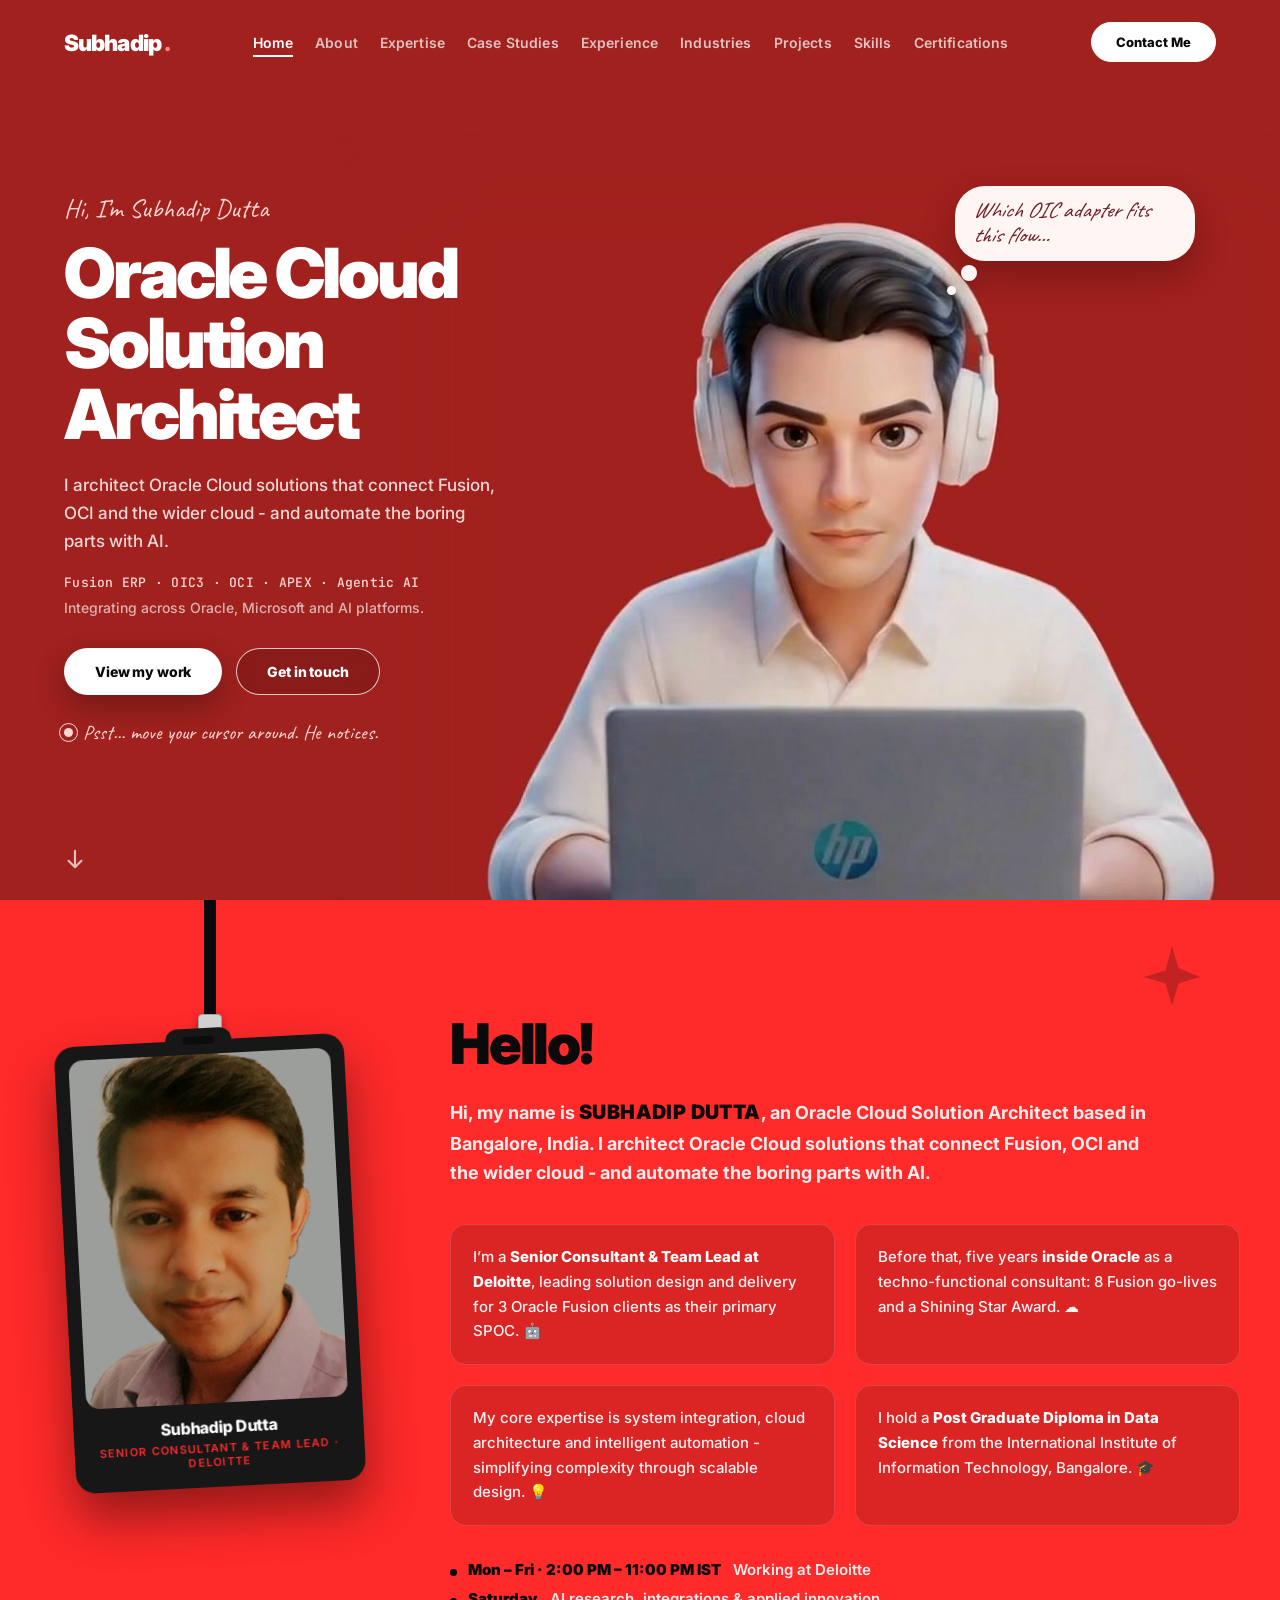
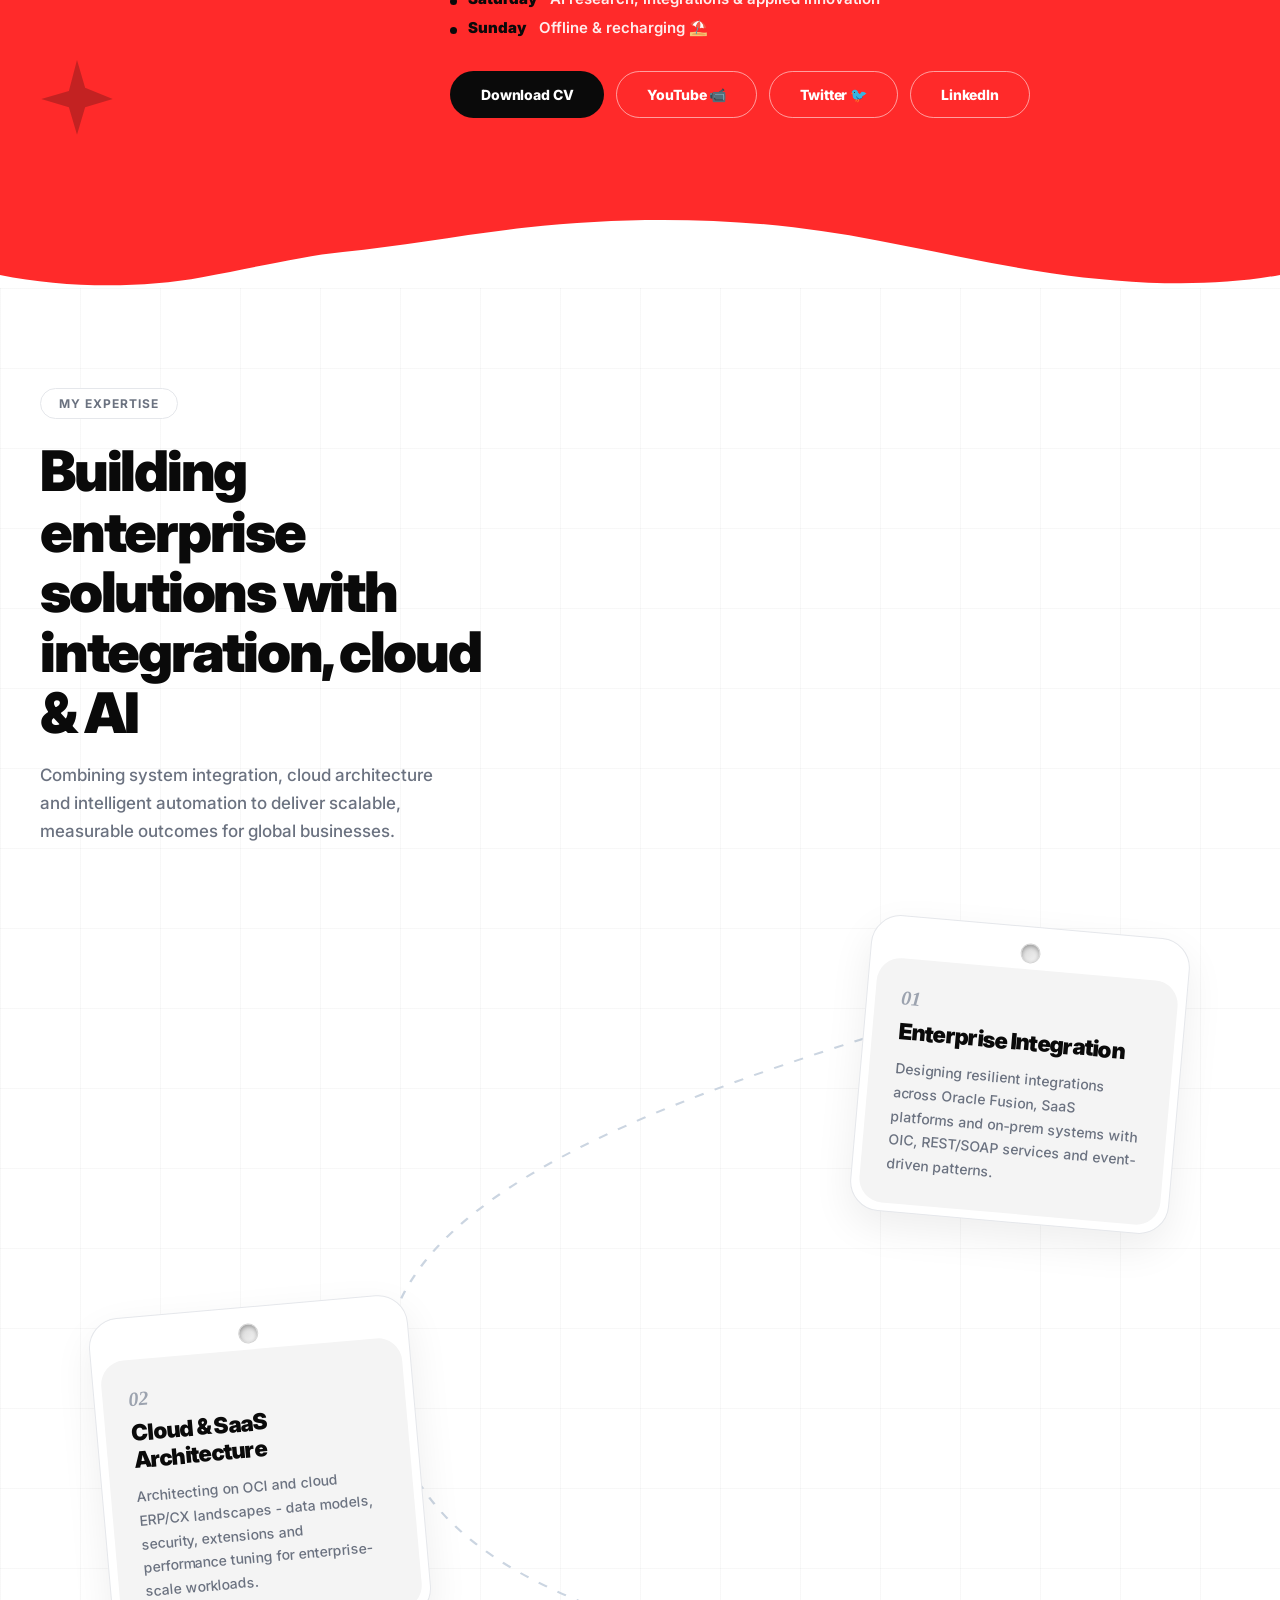
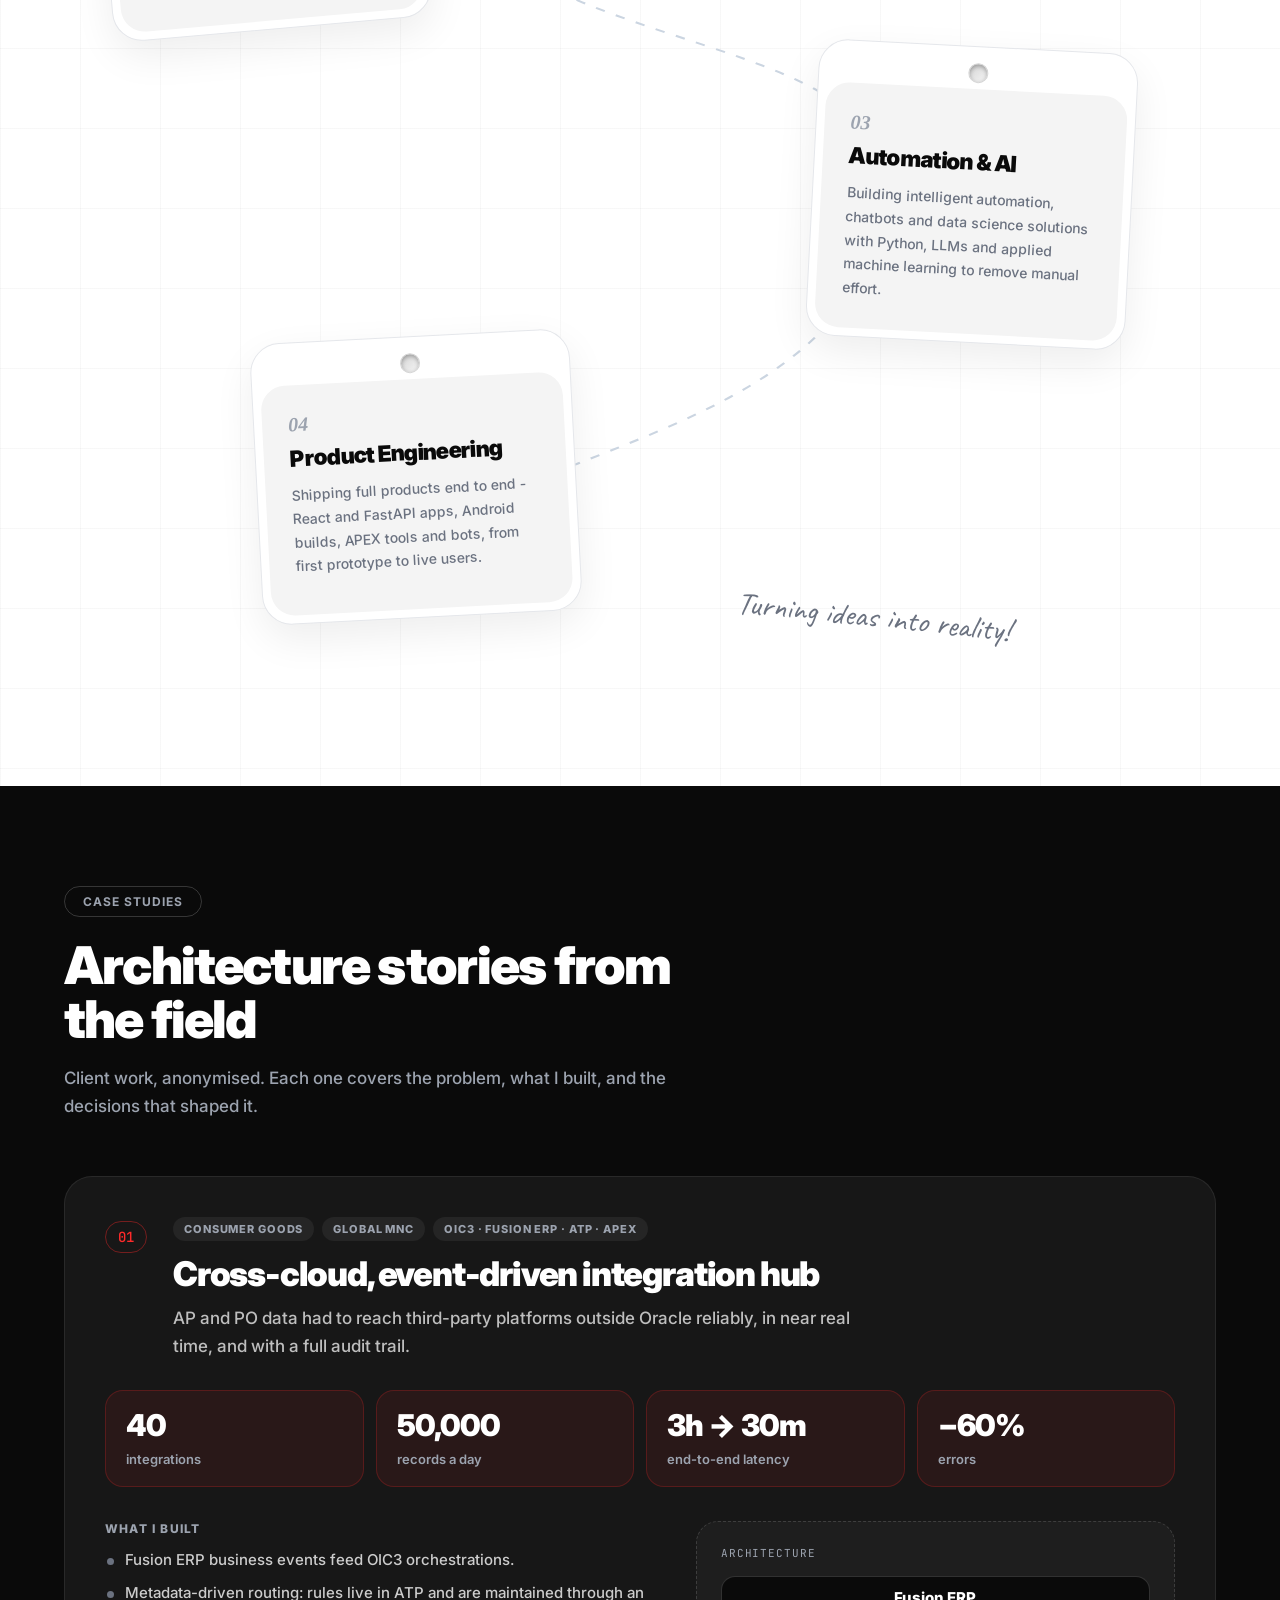
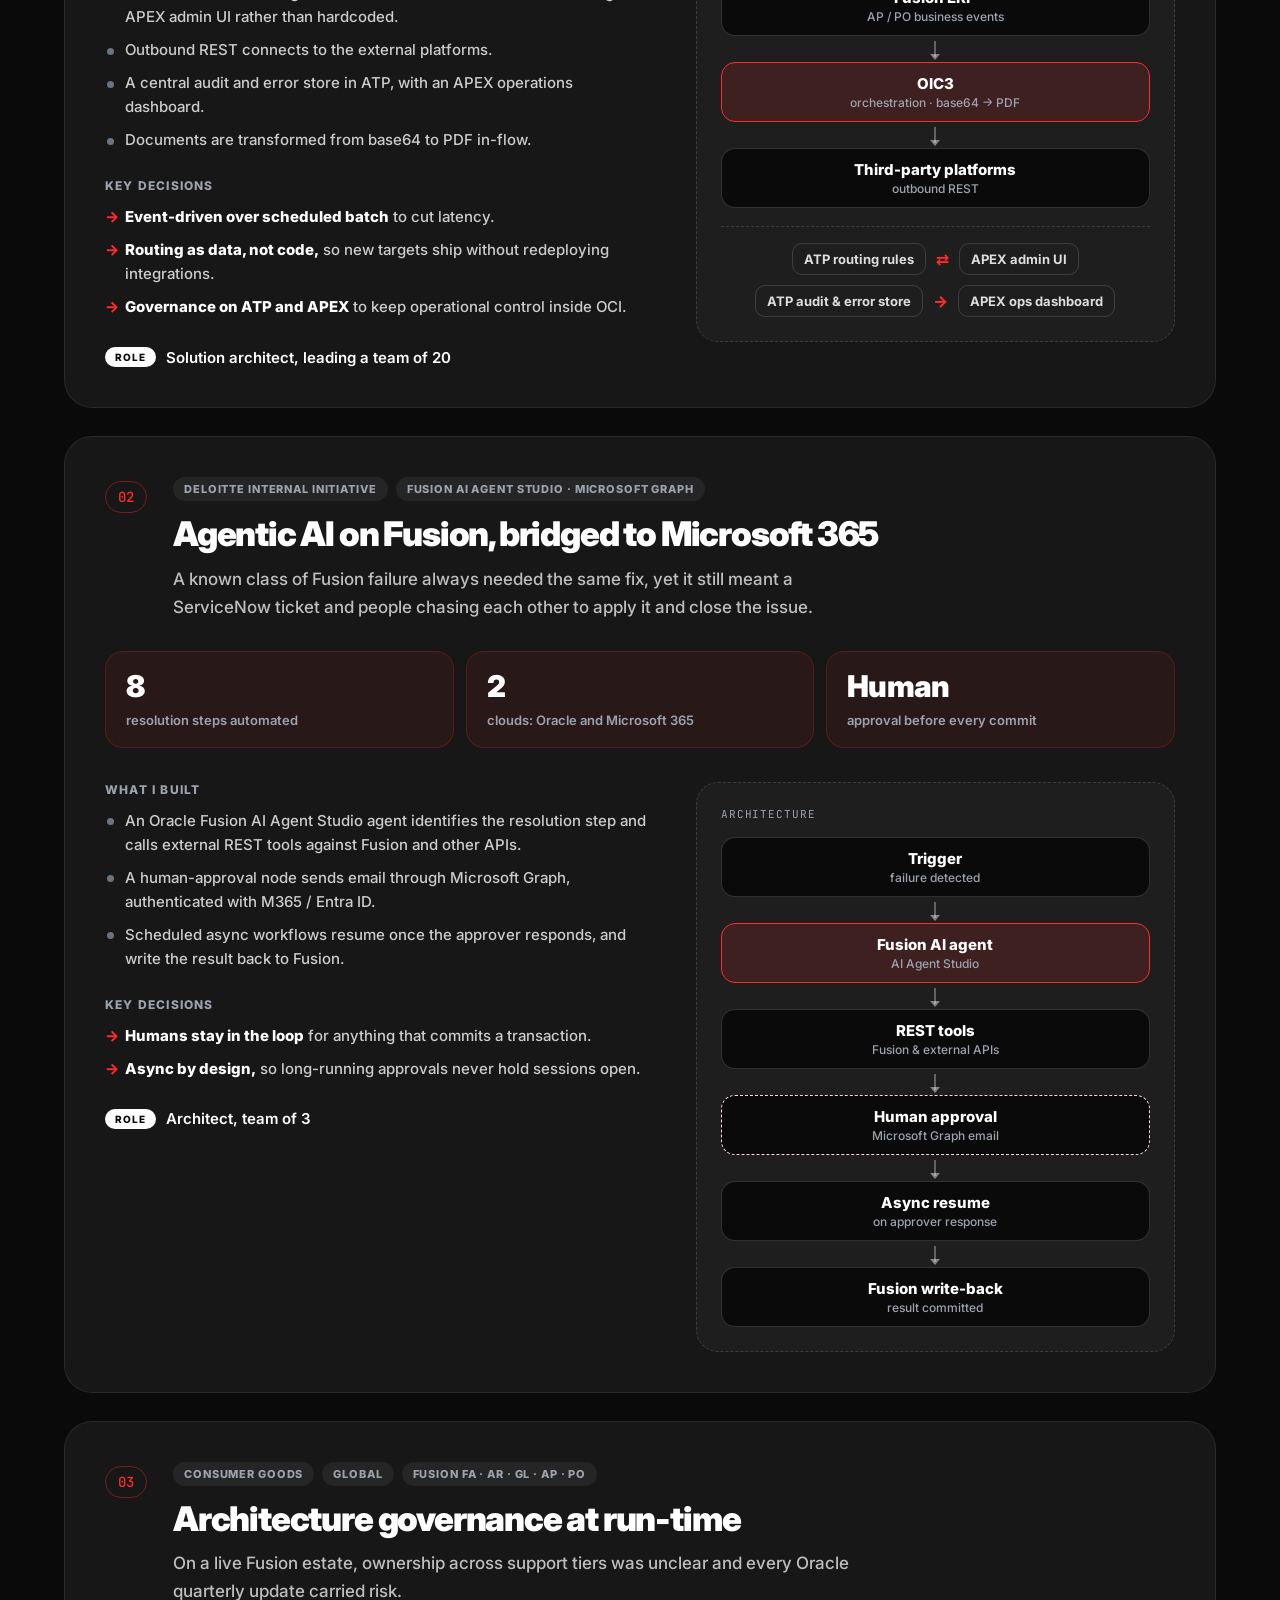
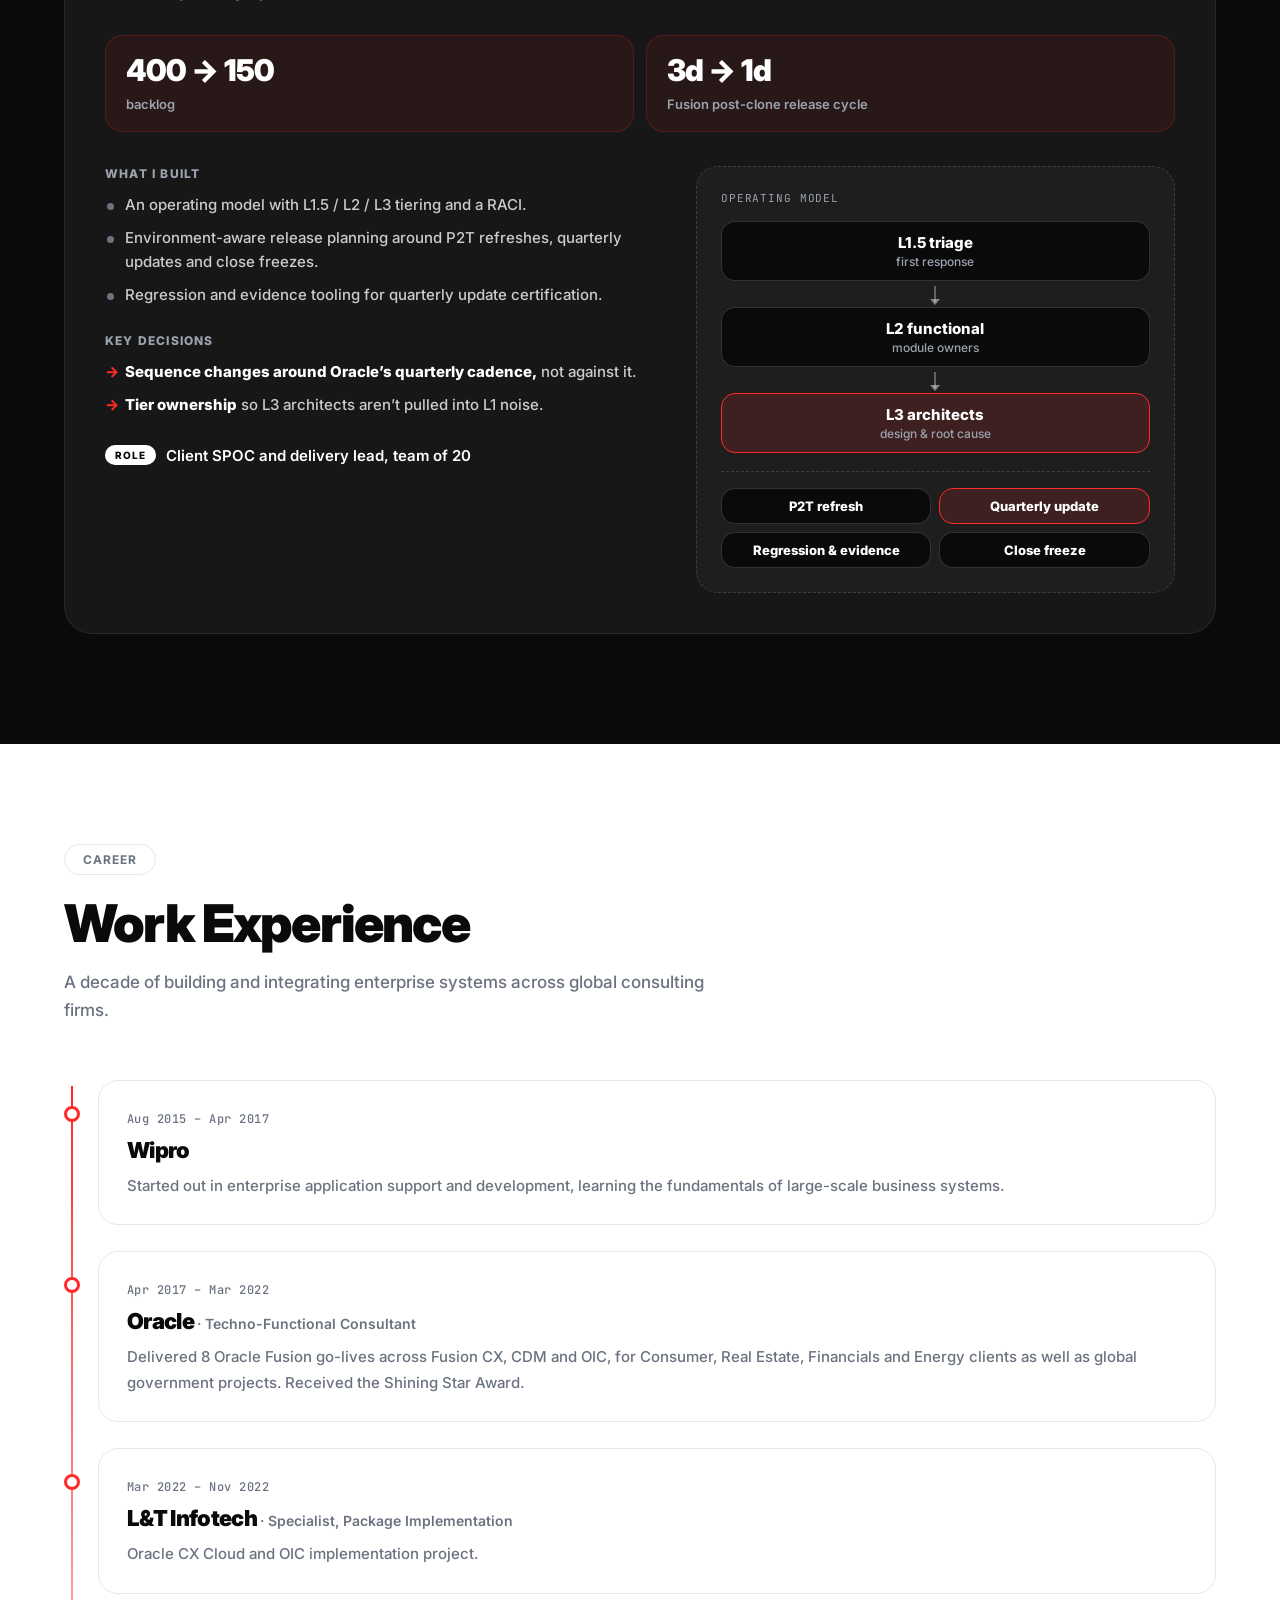
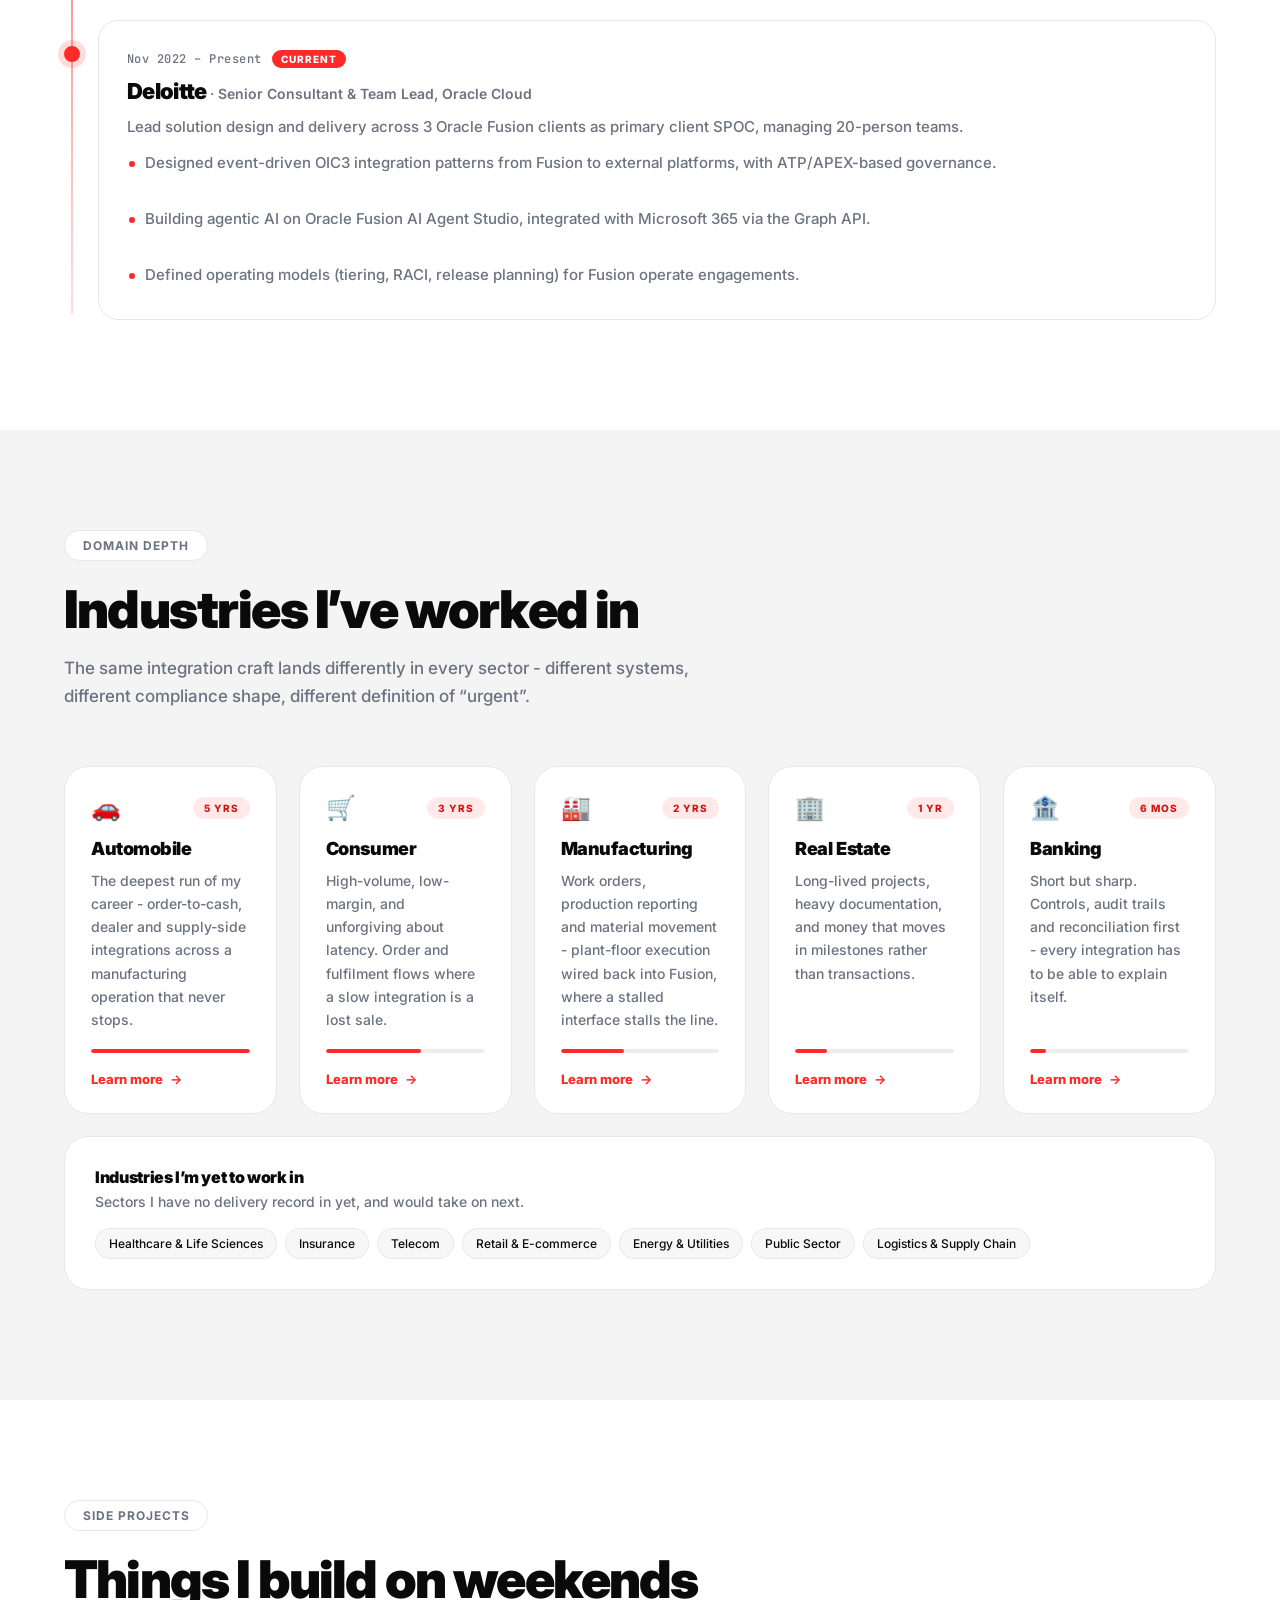
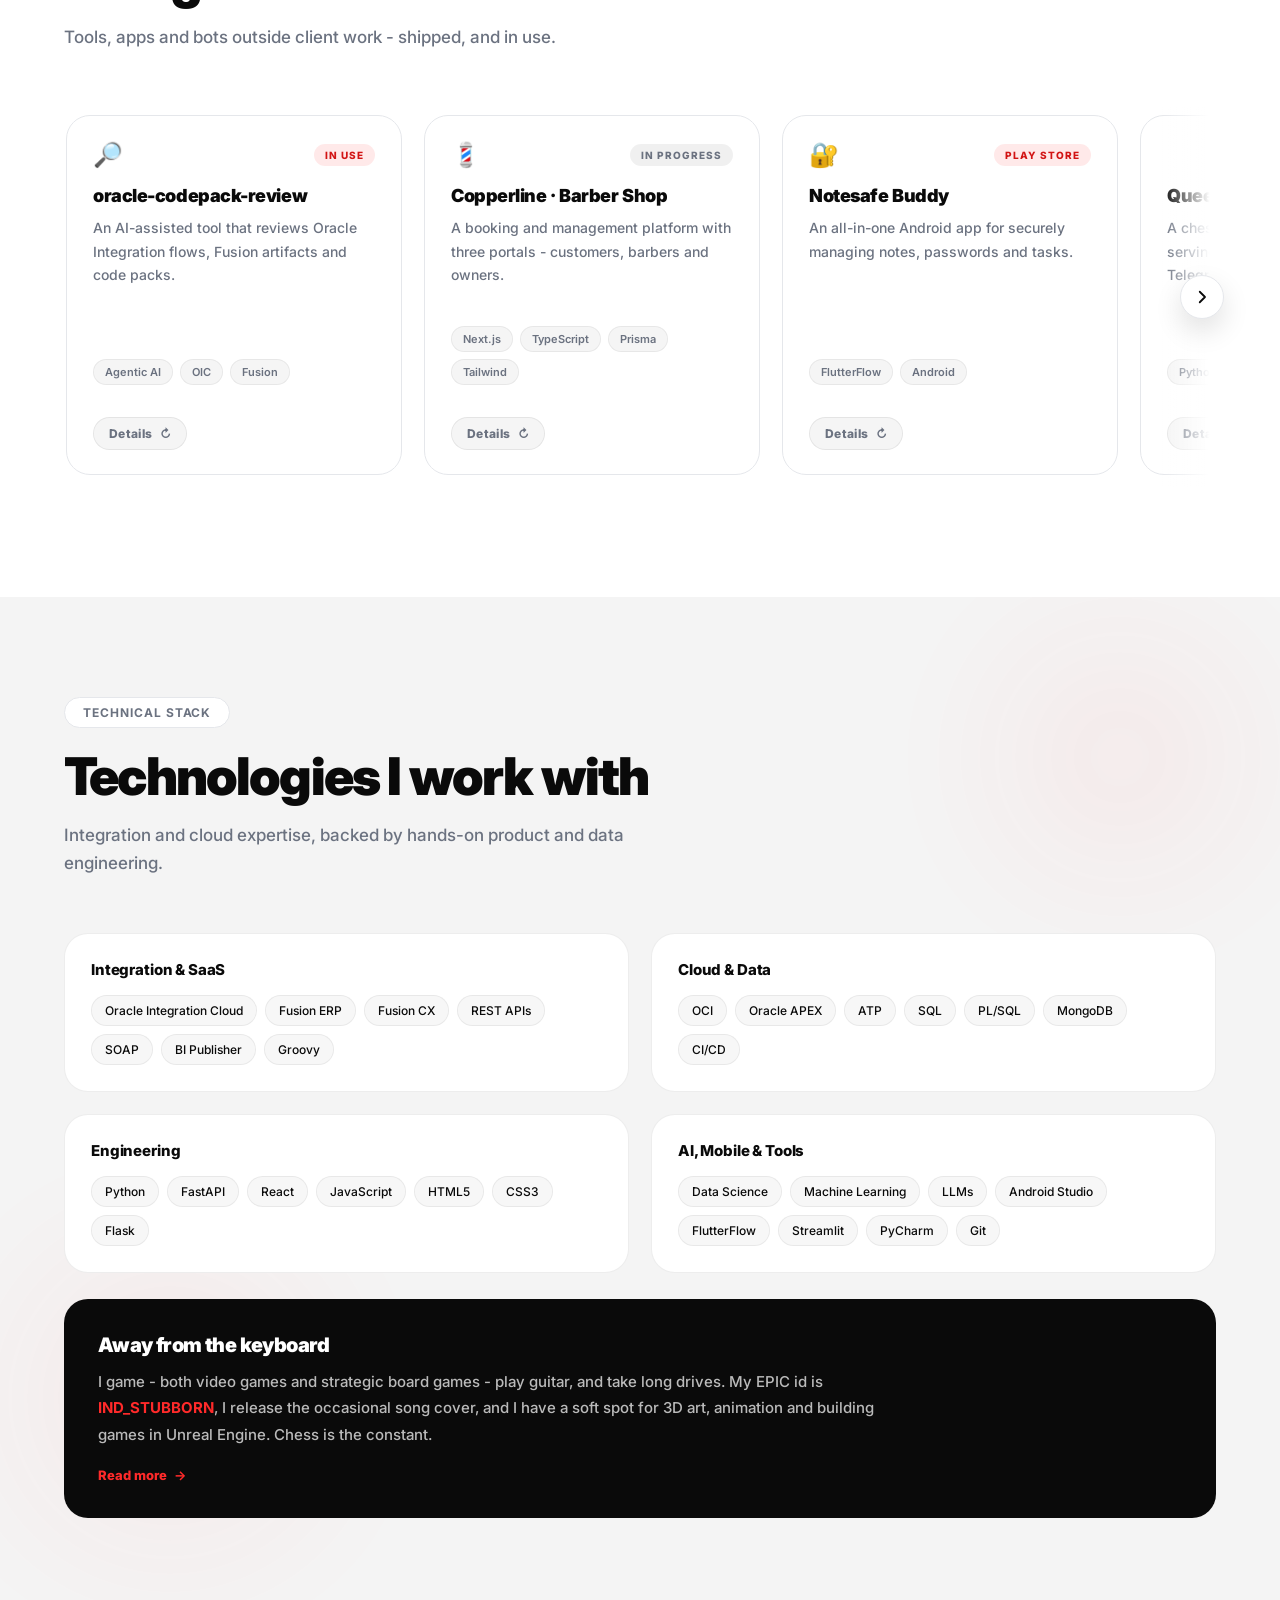
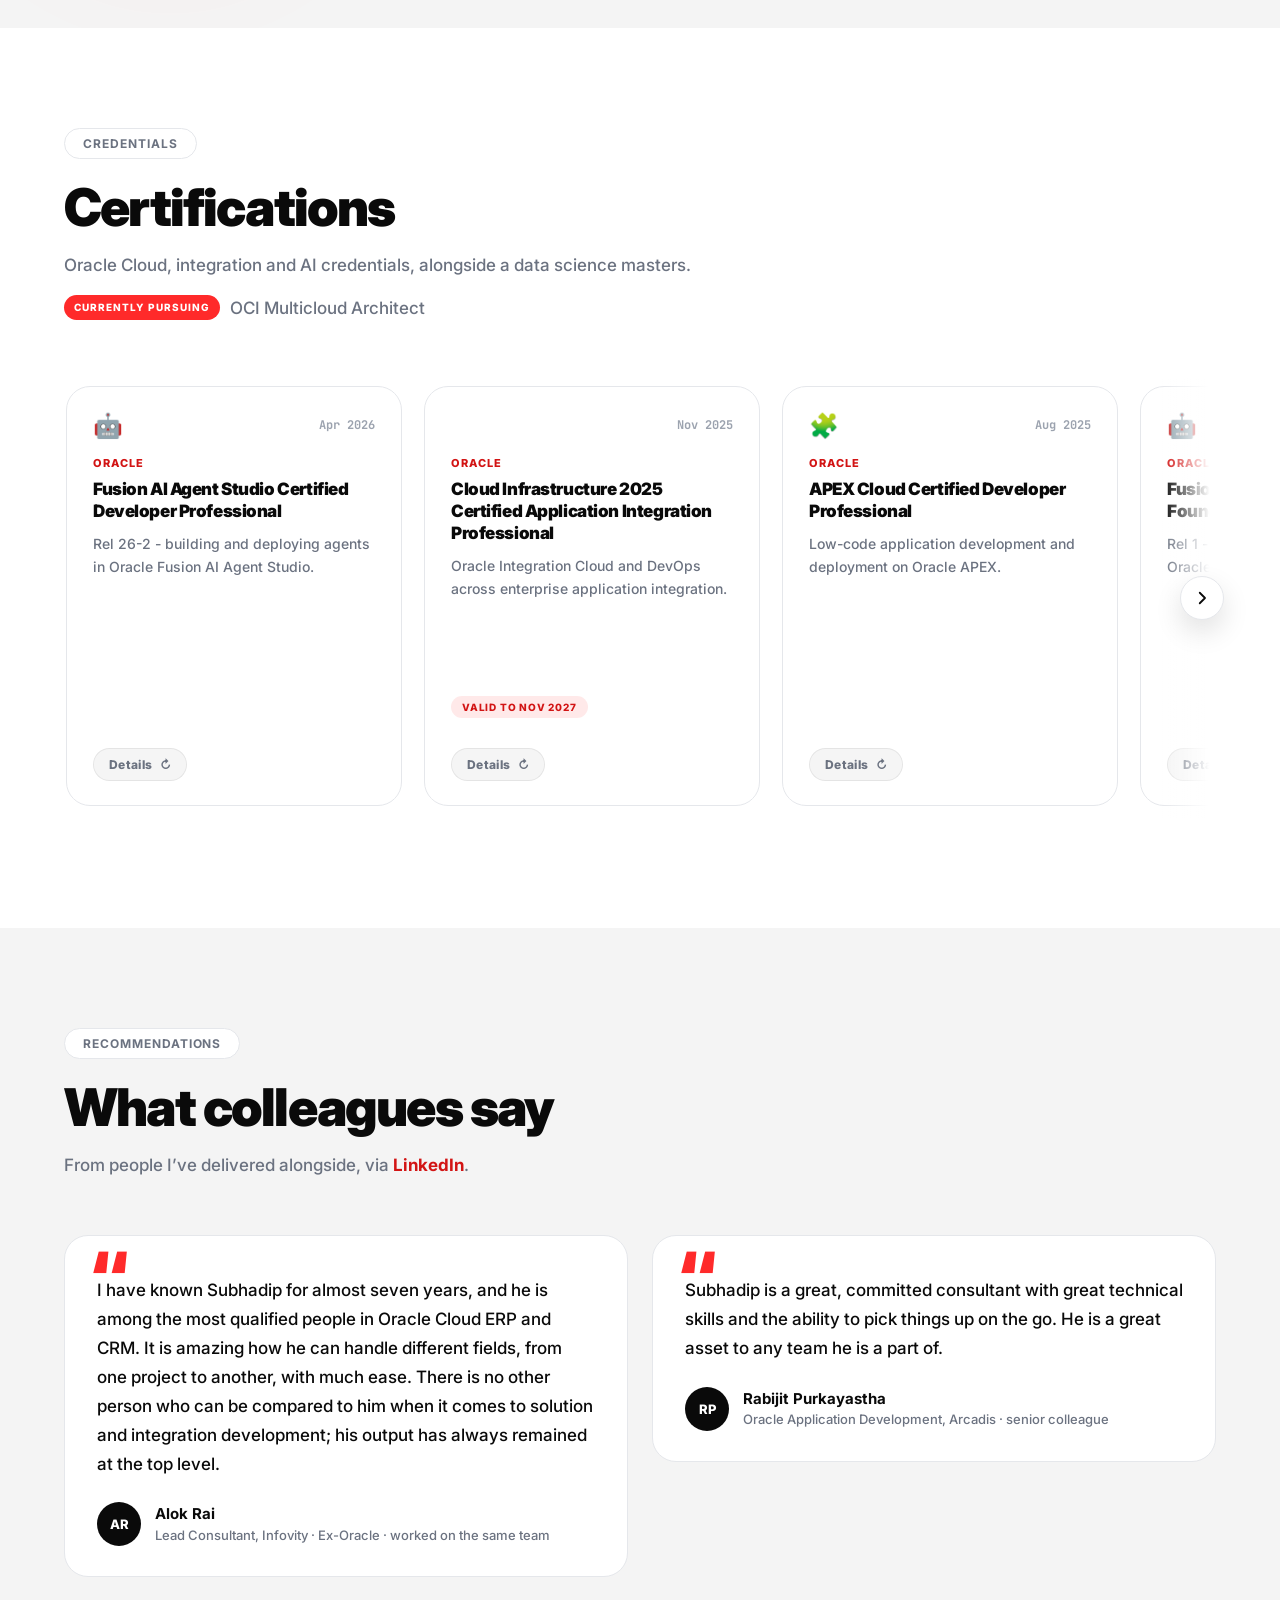
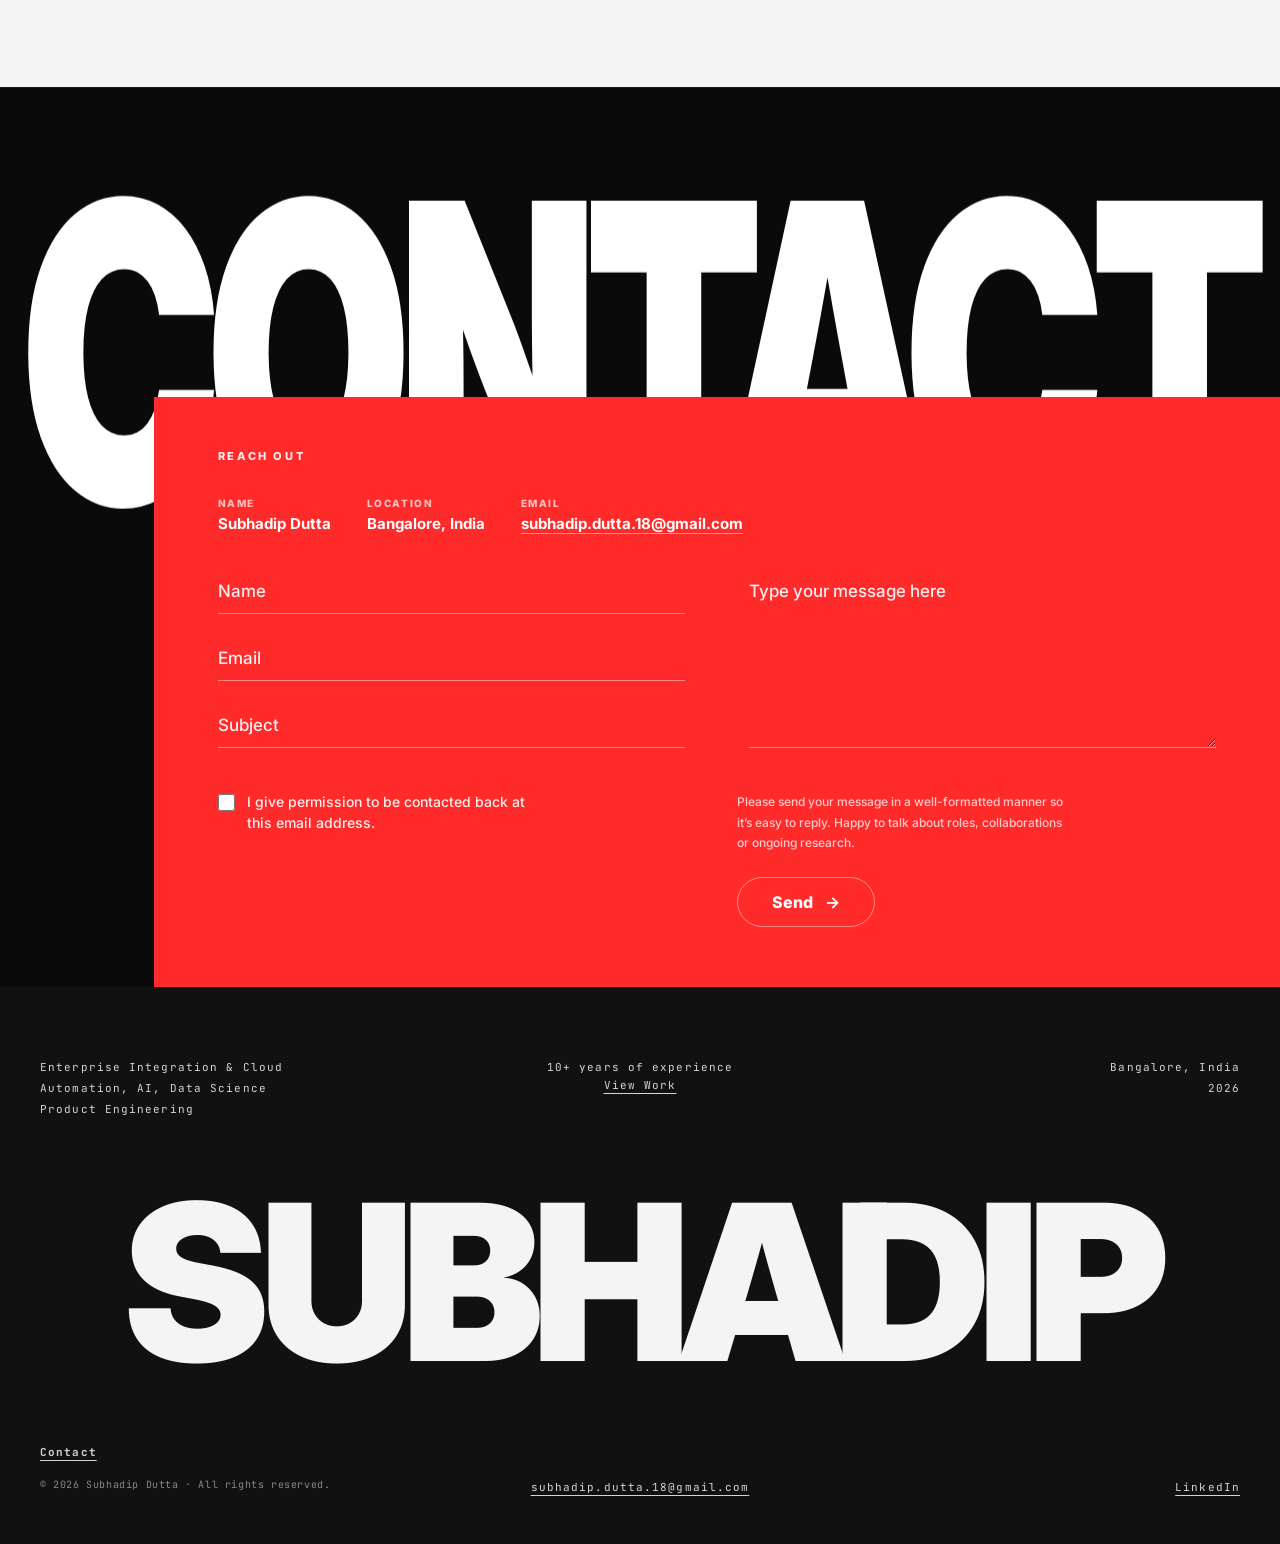
==== commit bf048d59: "Refactor code structure for improved readability and maintainability" ====
--- a/index.html
+++ b/index.html
@@ -7,11 +7,42 @@
     <meta name="theme-color" content="#ff2a2a">
     <meta property="og:title" content="Subhadip Dutta | Oracle Cloud Solution Architect">
     <meta property="og:description" content="Architecture case studies across Oracle Fusion, OIC3, OCI, APEX and agentic AI.">
-    <meta property="og:image" content="images/profile-1.jpg">
+    <meta property="og:image" content="https://subhadipgithub.github.io/images/og-card.jpg">
+    <meta property="og:image:width" content="1200">
+    <meta property="og:image:height" content="630">
+    <meta property="og:image:alt" content="Subhadip Dutta, Oracle Cloud Solution Architect, shown as a 3D character at a laptop">
+    <meta property="og:site_name" content="Subhadip Dutta">
     <meta property="og:type" content="website">
     <meta property="og:url" content="https://subhadipgithub.github.io/">
     <meta name="twitter:card" content="summary_large_image">
+    <meta name="twitter:title" content="Subhadip Dutta | Oracle Cloud Solution Architect">
+    <meta name="twitter:description" content="Architecture case studies across Oracle Fusion, OIC3, OCI, APEX and agentic AI.">
+    <meta name="twitter:image" content="https://subhadipgithub.github.io/images/og-card.jpg">
     <link rel="canonical" href="https://subhadipgithub.github.io/">
+    <script>
+        try { if (localStorage.getItem('sd-visited')) { document.documentElement.classList.add('is-returning'); } } catch (e) {}
+    </script>
+    <script type="application/ld+json">
+    {
+        "@context": "https://schema.org",
+        "@type": "Person",
+        "name": "Subhadip Dutta",
+        "jobTitle": "Oracle Cloud Solution Architect",
+        "description": "Oracle Cloud Solution Architect: Oracle Cloud solutions that connect Fusion, OCI and the wider cloud, with AI automation.",
+        "url": "https://subhadipgithub.github.io/",
+        "image": "https://subhadipgithub.github.io/images/profile-1.jpg",
+        "worksFor": { "@type": "Organization", "name": "Deloitte" },
+        "alumniOf": { "@type": "CollegeOrUniversity", "name": "International Institute of Information Technology, Bangalore" },
+        "address": { "@type": "PostalAddress", "addressLocality": "Bengaluru", "addressCountry": "IN" },
+        "knowsAbout": ["Oracle Fusion ERP", "Oracle Integration Cloud (OIC3)", "Oracle Cloud Infrastructure (OCI)", "Oracle APEX", "Oracle Fusion AI Agent Studio", "Agentic AI", "Enterprise integration"],
+        "sameAs": [
+            "https://www.linkedin.com/in/sub-dutta/",
+            "https://github.com/SubhadipGitHub",
+            "https://x.com/SUBHADIP_21",
+            "https://www.youtube.com/@musicloverSD"
+        ]
+    }
+    </script>
     <title>Subhadip Dutta &middot; Oracle Cloud Solution Architect</title>
     <link rel="shortcut icon" href="favicon.ico">
     <link rel="apple-touch-icon" href="apple-touch-icon.png">
@@ -77,7 +108,7 @@
                 <p class="hero-eyebrow reveal" data-delay="0">Hi, I&rsquo;m Subhadip Dutta</p>
                 <h1 class="hero-title reveal" data-delay="100">Oracle Cloud<br>Solution Architect</h1>
                 <p class="hero-lede reveal" data-delay="200">
-                    I architect Oracle Cloud solutions that connect Fusion, OCI and the wider cloud &mdash; and automate the boring parts with AI.
+                    I architect Oracle Cloud solutions that connect Fusion, OCI and the wider cloud - and automate the boring parts with AI.
                 </p>
                 <p class="hero-stack reveal" data-delay="250">
                     <span>Fusion ERP &middot; OIC3 &middot; OCI &middot; APEX &middot; Agentic AI</span>
@@ -165,13 +196,13 @@
                 <h2>Hello!</h2>
                 <p class="lead">
                     Hi, my name is <span class="name-chip">Subhadip Dutta</span>, an Oracle Cloud Solution Architect
-                    based in Bangalore, India. I architect Oracle Cloud solutions that connect Fusion, OCI and the wider cloud &mdash; and automate the boring parts with AI.
+                    based in Bangalore, India. I architect Oracle Cloud solutions that connect Fusion, OCI and the wider cloud - and automate the boring parts with AI.
                 </p>
 
                 <div class="about-grid">
                     <p>I&rsquo;m a <strong>Senior Consultant &amp; Team Lead at Deloitte</strong>, leading solution design and delivery for 3 Oracle Fusion clients as their primary SPOC. 🤖</p>
                     <p>Before that, five years <strong>inside Oracle</strong> as a techno-functional consultant: 8 Fusion go-lives and a Shining Star Award. ☁️</p>
-                    <p>My core expertise is system integration, cloud architecture and intelligent automation &mdash; simplifying complexity through scalable design. 💡</p>
+                    <p>My core expertise is system integration, cloud architecture and intelligent automation - simplifying complexity through scalable design. 💡</p>
                     <p>I hold a <strong>Post Graduate Diploma in Data Science</strong> from the International Institute of Information Technology, Bangalore. 🎓</p>
                 </div>
 
@@ -237,7 +268,7 @@
                     <div class="tag-body">
                         <span class="num">02</span>
                         <h3>Cloud &amp; SaaS Architecture</h3>
-                        <p>Architecting on OCI and cloud ERP/CX landscapes &mdash; data models, security, extensions and performance tuning for enterprise-scale workloads.</p>
+                        <p>Architecting on OCI and cloud ERP/CX landscapes - data models, security, extensions and performance tuning for enterprise-scale workloads.</p>
                     </div>
                 </article>
 
@@ -255,7 +286,7 @@
                     <div class="tag-body">
                         <span class="num">04</span>
                         <h3>Product Engineering</h3>
-                        <p>Shipping full products end to end &mdash; React and FastAPI apps, Android builds, APEX tools and bots, from first prototype to live users.</p>
+                        <p>Shipping full products end to end - React and FastAPI apps, Android builds, APEX tools and bots, from first prototype to live users.</p>
                     </div>
                 </article>
 
@@ -492,14 +523,14 @@
             <div class="section-head reveal">
                 <span class="pill">Domain Depth</span>
                 <h2>Industries I&rsquo;ve worked in</h2>
-                <p>The same integration craft lands differently in every sector &mdash; different systems, different compliance shape, different definition of &ldquo;urgent&rdquo;.</p>
+                <p>The same integration craft lands differently in every sector - different systems, different compliance shape, different definition of &ldquo;urgent&rdquo;.</p>
             </div>
 
             <div class="industry-grid">
                 <article class="industry reveal" data-delay="60">
                     <div class="ind-top"><span class="ind-icon">🚗</span><span class="ind-years">5 yrs</span></div>
                     <h3>Automobile</h3>
-                    <p>The deepest run of my career &mdash; order-to-cash, dealer and supply-side integrations across a manufacturing operation that never stops.</p>
+                    <p>The deepest run of my career - order-to-cash, dealer and supply-side integrations across a manufacturing operation that never stops.</p>
                     <div class="ind-bar" role="img" aria-label="5 years of experience"><span style="width:100%"></span></div>
                     <a href="industries/automobile.html">Learn more <b>&rarr;</b></a>
                 </article>
@@ -515,7 +546,7 @@
                 <article class="industry reveal" data-delay="180">
                     <div class="ind-top"><span class="ind-icon">🏭</span><span class="ind-years">2 yrs</span></div>
                     <h3>Manufacturing</h3>
-                    <p>Work orders, production reporting and material movement &mdash; plant-floor execution wired back into Fusion, where a stalled interface stalls the line.</p>
+                    <p>Work orders, production reporting and material movement - plant-floor execution wired back into Fusion, where a stalled interface stalls the line.</p>
                     <div class="ind-bar" role="img" aria-label="2 years of experience"><span style="width:40%"></span></div>
                     <a href="industries/manufacturing.html">Learn more <b>&rarr;</b></a>
                 </article>
@@ -531,7 +562,7 @@
                 <article class="industry reveal" data-delay="300">
                     <div class="ind-top"><span class="ind-icon">🏦</span><span class="ind-years">6 mos</span></div>
                     <h3>Banking</h3>
-                    <p>Short but sharp. Controls, audit trails and reconciliation first &mdash; every integration has to be able to explain itself.</p>
+                    <p>Short but sharp. Controls, audit trails and reconciliation first - every integration has to be able to explain itself.</p>
                     <div class="ind-bar" role="img" aria-label="6 months of experience"><span style="width:10%"></span></div>
                     <a href="industries/banking.html">Learn more <b>&rarr;</b></a>
                 </article>
@@ -557,7 +588,7 @@
             <div class="section-head reveal">
                 <span class="pill">Side Projects</span>
                 <h2>Things I build on weekends</h2>
-                <p>Tools, apps and bots outside client work &mdash; shipped, and in use.</p>
+                <p>Tools, apps and bots outside client work - shipped, and in use.</p>
             </div>
 
             <div class="rail reveal" data-rail>
@@ -597,7 +628,7 @@
                                 <div class="project-top"><span class="p-icon">💈</span><span class="p-state wip">In progress</span></div>
                                 <div class="flip-body">
                                     <h3>Copperline &middot; Barber Shop</h3>
-                                    <p>A booking and management platform with three portals &mdash; customers, barbers and owners.</p>
+                                    <p>A booking and management platform with three portals - customers, barbers and owners.</p>
                                     <div class="tags"><span>Next.js</span><span>TypeScript</span><span>Prisma</span><span>Tailwind</span></div>
                                 </div>
                                 <button class="flip-btn" type="button" aria-expanded="false">Details <b aria-hidden="true">&#8635;</b></button>
@@ -656,7 +687,7 @@
                             <div class="flip-face flip-back">
                                 <div class="flip-body">
                                     <h4>Queen Beth Bot &middot; Telegram</h4>
-                                    <p>Queen Beth plays a full game of chess inside a Telegram chat &mdash; you send a move, the engine replies with its own and a freshly rendered board. It runs as an always-on Python service on Oracle Cloud Infrastructure, holding game state per chat so several games can run side by side without tripping over each other.</p>
+                                    <p>Queen Beth plays a full game of chess inside a Telegram chat - you send a move, the engine replies with its own and a freshly rendered board. It runs as an always-on Python service on Oracle Cloud Infrastructure, holding game state per chat so several games can run side by side without tripping over each other.</p>
                                 </div>
                                 <div class="flip-foot">
                                     <a href="https://subhadipdutta18.wixsite.com/aigamedevelopers/post/queen-beth-is-now-on-telegram" target="_blank" rel="noopener noreferrer">Learn more <b aria-hidden="true">&rarr;</b></a>
@@ -681,7 +712,7 @@
                             <div class="flip-face flip-back">
                                 <div class="flip-body">
                                     <h4>Queen Beth Bot &middot; Discord</h4>
-                                    <p>The Telegram engine repackaged for Discord, where a game belongs to a channel rather than a private chat. Slash commands drive the moves, and the same OCI-hosted Python service backs both bots &mdash; so a fix to the engine lands in each of them at once.</p>
+                                    <p>The Telegram engine repackaged for Discord, where a game belongs to a channel rather than a private chat. Slash commands drive the moves, and the same OCI-hosted Python service backs both bots - so a fix to the engine lands in each of them at once.</p>
                                 </div>
                                 <div class="flip-foot">
                                     <a href="https://subhadipdutta18.wixsite.com/aigamedevelopers/post/my-first-discord-bot-queen-beth" target="_blank" rel="noopener noreferrer">Learn more <b aria-hidden="true">&rarr;</b></a>
@@ -706,7 +737,7 @@
                             <div class="flip-face flip-back">
                                 <div class="flip-body">
                                     <h4>Around the World</h4>
-                                    <p>A travel log that turns a flat list of places into something you can actually look back over. Pure HTML, CSS and JavaScript with no backend at all &mdash; it loads instantly and hosts anywhere static, which was the whole point.</p>
+                                    <p>A travel log that turns a flat list of places into something you can actually look back over. Pure HTML, CSS and JavaScript with no backend at all - it loads instantly and hosts anywhere static, which was the whole point.</p>
                                 </div>
                                 <div class="flip-foot">
                                     <a href="https://subhadipgithub.github.io/Around-The-World/" target="_blank" rel="noopener noreferrer">Visit website <b aria-hidden="true">&rarr;</b></a>
@@ -756,7 +787,7 @@
                             <div class="flip-face flip-back">
                                 <div class="flip-body">
                                     <h4>Event Assistant</h4>
-                                    <p>Plans an event end to end &mdash; guest list, invitations, RSVP tracking and a running budget &mdash; using WhatsApp as the interface guests already have open. A Python service on MongoDB sends the invites and reminders, and replies feed straight back into the headcount.</p>
+                                    <p>Plans an event end to end - guest list, invitations, RSVP tracking and a running budget - using WhatsApp as the interface guests already have open. A Python service on MongoDB sends the invites and reminders, and replies feed straight back into the headcount.</p>
                                 </div>
                                 <div class="flip-foot">
                                     <a href="https://github.com/SubhadipGitHub/EventAssistant_Web" target="_blank" rel="noopener noreferrer">View on GitHub <b aria-hidden="true">&rarr;</b></a>
@@ -856,7 +887,7 @@
                             <div class="flip-face flip-back">
                                 <div class="flip-body">
                                     <h4>WhatsApp Chat Analyzer</h4>
-                                    <p>Point it at a WhatsApp chat export and it comes back with who talks most, when the group is actually awake, which words keep resurfacing, and how activity shifted over months &mdash; as an interactive Streamlit app you can filter, not a static report.</p>
+                                    <p>Point it at a WhatsApp chat export and it comes back with who talks most, when the group is actually awake, which words keep resurfacing, and how activity shifted over months - as an interactive Streamlit app you can filter, not a static report.</p>
                                 </div>
                                 <div class="flip-foot">
                                     <a href="https://github.com/SubhadipGitHub/Whatsapp-Chat-Analyzer" target="_blank" rel="noopener noreferrer">View on GitHub <b aria-hidden="true">&rarr;</b></a>
@@ -881,7 +912,7 @@
                             <div class="flip-face flip-back">
                                 <div class="flip-body">
                                     <h4>Finance Tracker</h4>
-                                    <p>A household planner that projects cash flow forward rather than only recording what already happened &mdash; budgets, recurring commitments, and a year of transactions rolled up into tax-ready totals. Next.js and React with Tailwind, authenticated through Auth.js.</p>
+                                    <p>A household planner that projects cash flow forward rather than only recording what already happened - budgets, recurring commitments, and a year of transactions rolled up into tax-ready totals. Next.js and React with Tailwind, authenticated through Auth.js.</p>
                                 </div>
                                 <div class="flip-foot">
                                     <a href="https://my-finance-tracker-app-xi.vercel.app/" target="_blank" rel="noopener noreferrer">Visit app <b aria-hidden="true">&rarr;</b></a>
@@ -946,7 +977,7 @@
             <div class="personal reveal" data-delay="300">
                 <h3>Away from the keyboard</h3>
                 <p>
-                    I game &mdash; both video games and strategic board games &mdash; play guitar, and take long drives.
+                    I game - both video games and strategic board games - play guitar, and take long drives.
                     My EPIC id is <strong>IND_STUBBORN</strong>, I release the occasional song cover, and I have a soft
                     spot for 3D art, animation and building games in Unreal Engine. Chess is the constant.
                 </p>
@@ -984,7 +1015,7 @@
                                 <div class="flip-body">
                                     <span class="cert-issuer">Oracle</span>
                                     <h3>Fusion AI Agent Studio Certified Developer Professional</h3>
-                                    <p>Rel 26-2 &mdash; building and deploying agents in Oracle Fusion AI Agent Studio.</p>
+                                    <p>Rel 26-2 - building and deploying agents in Oracle Fusion AI Agent Studio.</p>
                                 </div>
                                 <button class="flip-btn" type="button" aria-expanded="false">Details <b aria-hidden="true">&#8635;</b></button>
                             </div>
@@ -1021,7 +1052,7 @@
                                 <div class="flip-body">
                                     <span class="cert-issuer">Oracle &middot; Nov 2025</span>
                                     <h4>Cloud Infrastructure 2025 Certified Application Integration Professional</h4>
-                                    <p>Covers Oracle Integration Cloud end to end &mdash; integration patterns and adapters, orchestration, error handling and monitoring &mdash; alongside the OCI DevOps practices for deploying and operating what you build.</p>
+                                    <p>Covers Oracle Integration Cloud end to end - integration patterns and adapters, orchestration, error handling and monitoring - alongside the OCI DevOps practices for deploying and operating what you build.</p>
                                 </div>
                                 <div class="flip-foot">
                                     <a href="https://www.linkedin.com/in/sub-dutta/details/certifications/" target="_blank" rel="noopener noreferrer">View credential <b aria-hidden="true">&rarr;</b></a>
@@ -1065,7 +1096,7 @@
                                 <div class="flip-body">
                                     <span class="cert-issuer">Oracle</span>
                                     <h3>Fusion AI Agent Studio Foundations Associate</h3>
-                                    <p>Rel 1 &mdash; foundations of agent design in Oracle Fusion AI Agent Studio.</p>
+                                    <p>Rel 1 - foundations of agent design in Oracle Fusion AI Agent Studio.</p>
                                 </div>
                                 <button class="flip-btn" type="button" aria-expanded="false">Details <b aria-hidden="true">&#8635;</b></button>
                             </div>
@@ -1074,7 +1105,7 @@
                                 <div class="flip-body">
                                     <span class="cert-issuer">Oracle &middot; Jun 2025</span>
                                     <h4>Fusion AI Agent Studio Foundations Associate</h4>
-                                    <p>Foundations of agent design in Oracle Fusion AI Agent Studio, Release 1 &mdash; agent templates, tools and topics, and where generative agents fit inside the Fusion application suite.</p>
+                                    <p>Foundations of agent design in Oracle Fusion AI Agent Studio, Release 1 - agent templates, tools and topics, and where generative agents fit inside the Fusion application suite.</p>
                                     <span class="cert-id">Credential ID<b>1ABFBB328F6F2583C5894874632495C680C5C84C6FCF72C7A28723DEA99D137A</b></span>
                                 </div>
                                 <div class="flip-foot">
@@ -1128,7 +1159,7 @@
                                 <div class="flip-body">
                                     <span class="cert-issuer">Microsoft &middot; May 2024</span>
                                     <h4>Build Your Generative AI Productivity Skills with Microsoft and LinkedIn</h4>
-                                    <p>A Microsoft and LinkedIn learning path on putting generative AI to work in everyday knowledge work &mdash; prompting, drafting, summarising and design tasks, with responsible-use practice throughout.</p>
+                                    <p>A Microsoft and LinkedIn learning path on putting generative AI to work in everyday knowledge work - prompting, drafting, summarising and design tasks, with responsible-use practice throughout.</p>
                                 </div>
                                 <div class="flip-foot">
                                     <a href="https://www.linkedin.com/in/sub-dutta/details/certifications/" target="_blank" rel="noopener noreferrer">View credential <b aria-hidden="true">&rarr;</b></a>
@@ -1181,7 +1212,7 @@
                                 <div class="flip-body">
                                     <span class="cert-issuer">Oracle &middot; Sep 2023</span>
                                     <h4>Cloud Infrastructure 2023 Professional Application Integration</h4>
-                                    <p>The 2023 professional track for Oracle Integration Cloud &mdash; designing integrations and adapters, process automation, and operating and monitoring flows once they are live.</p>
+                                    <p>The 2023 professional track for Oracle Integration Cloud - designing integrations and adapters, process automation, and operating and monitoring flows once they are live.</p>
                                 </div>
                                 <div class="flip-foot">
                                     <a href="https://www.linkedin.com/in/sub-dutta/details/certifications/" target="_blank" rel="noopener noreferrer">View credential <b aria-hidden="true">&rarr;</b></a>
@@ -1286,7 +1317,7 @@
                                 <div class="flip-body">
                                     <span class="cert-issuer">Rasa &middot; Jul 2021</span>
                                     <h4>Advanced Workshop: Custom Actions, Forms &amp; Responses</h4>
-                                    <p>A certification exam on the parts of Rasa that do the real work &mdash; custom action servers, slot-filling forms with validation, and response variation across channels.</p>
+                                    <p>A certification exam on the parts of Rasa that do the real work - custom action servers, slot-filling forms with validation, and response variation across channels.</p>
                                 </div>
                                 <div class="flip-foot">
                                     <a href="https://www.linkedin.com/in/sub-dutta/details/certifications/" target="_blank" rel="noopener noreferrer">View credential <b aria-hidden="true">&rarr;</b></a>
@@ -1377,7 +1408,10 @@
                 <div><span>Email</span><a href="mailto:subhadip.dutta.18@gmail.com">subhadip.dutta.18@gmail.com</a></div>
             </div>
 
-            <form id="contactForm" novalidate>
+            <!-- submissions go to the "Contact form - Portfolio" Google Form; turn on its email
+                 notifications (Responses tab) to get each one in your inbox -->
+            <form id="contactForm" novalidate data-google-form="https://docs.google.com/forms/d/e/1FAIpQLSdeXPiPCOtm8rK_ttca516JYTKDqFM0103Cc80VVKFWZZ3dPQ/formResponse">
+                <input type="checkbox" name="botcheck" class="form-trap" tabindex="-1" autocomplete="off" aria-hidden="true">
                 <div class="form-cols">
                     <div class="form-left">
                         <div class="field">
--- a/style.css
+++ b/style.css
@@ -151,6 +151,8 @@
     transition: transform 1.1s cubic-bezier(0.76, 0, 0.24, 1);
 }
 .preloader.done { transform: translateY(-100%); }
+/* set by an inline script in <head> for returning visitors, before first paint */
+.is-returning .preloader { display: none; }
 
 .preloader-word {
     position: relative;
@@ -1657,6 +1659,10 @@
 .send-btn:hover { background: var(--white); color: var(--red); }
 .send-btn b { transition: transform 0.3s var(--ease); }
 .send-btn:hover b { transform: translateX(5px); }
+.send-btn:disabled { opacity: 0.6; cursor: progress; }
+
+/* spam trap: people never see or fill it, bots usually do */
+.form-trap { position: absolute; left: -9999px; width: 1px; height: 1px; opacity: 0; }
 
 .toast {
     position: fixed;
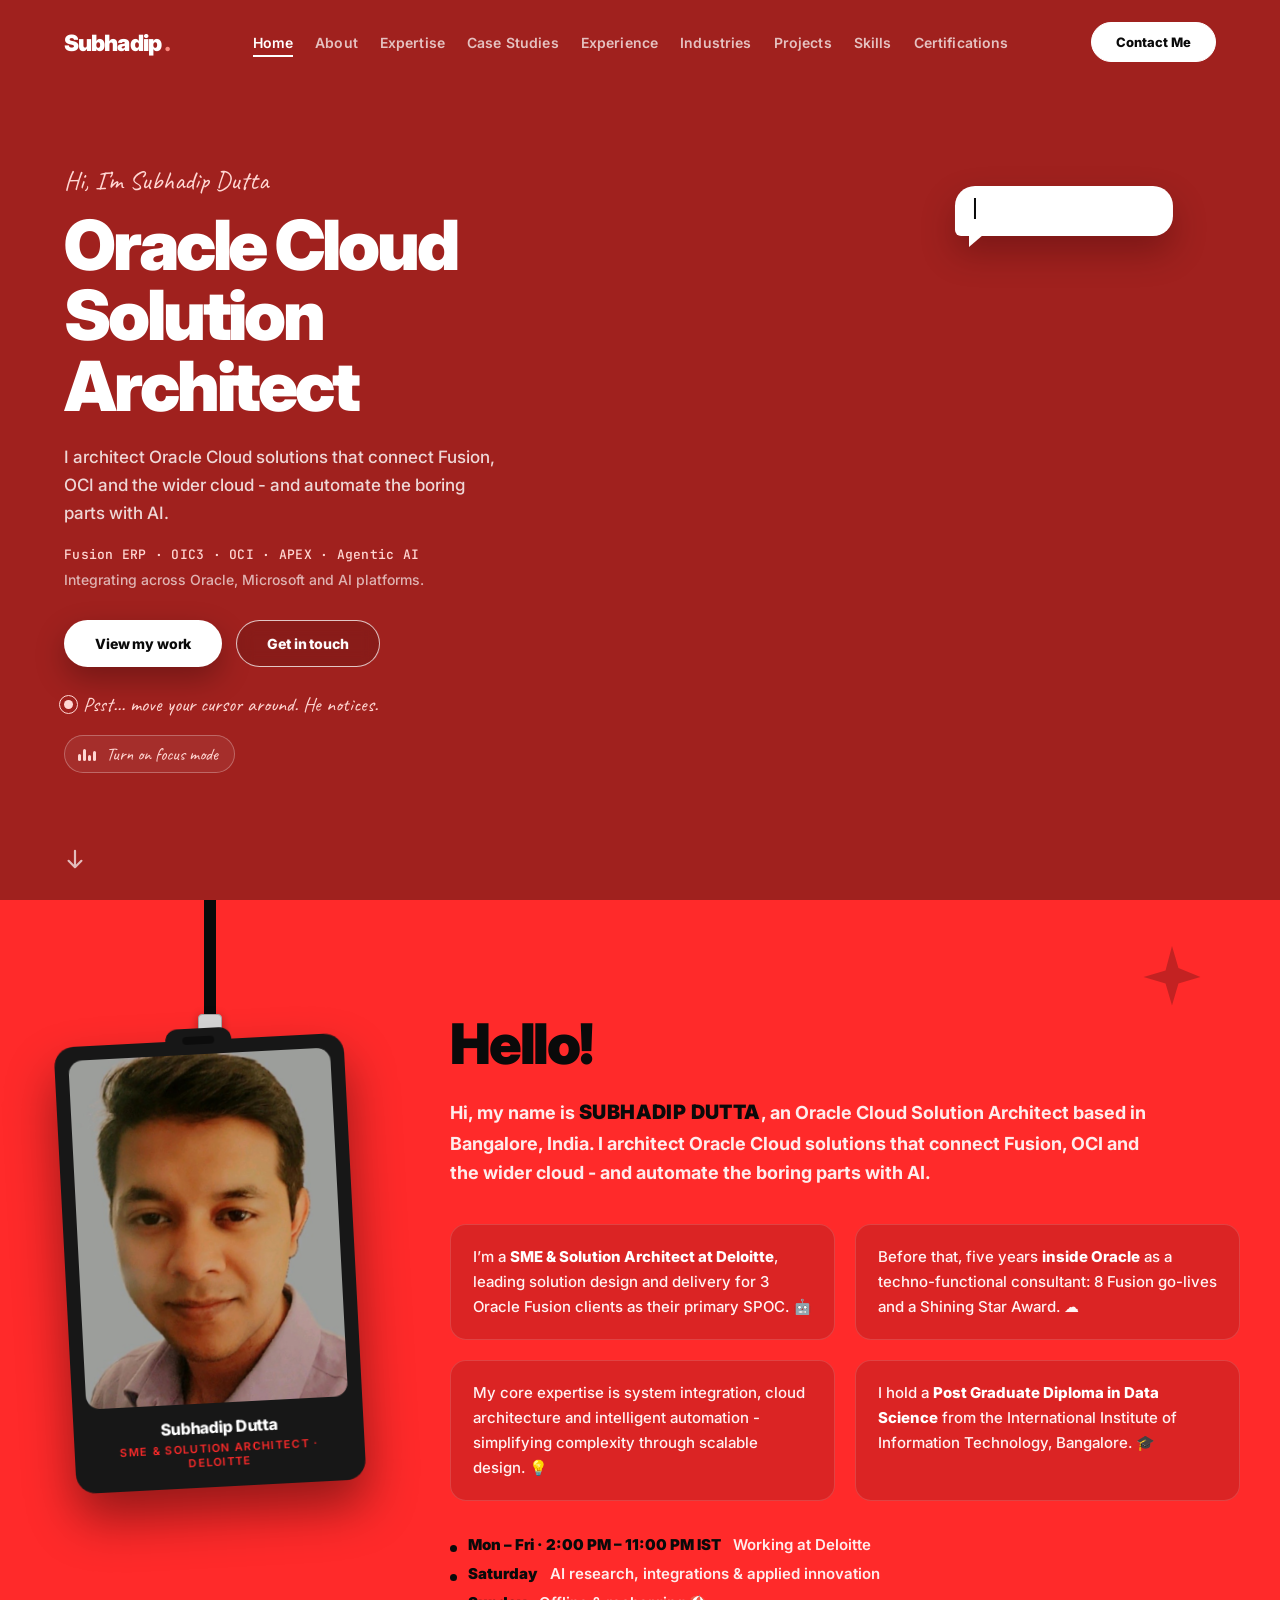
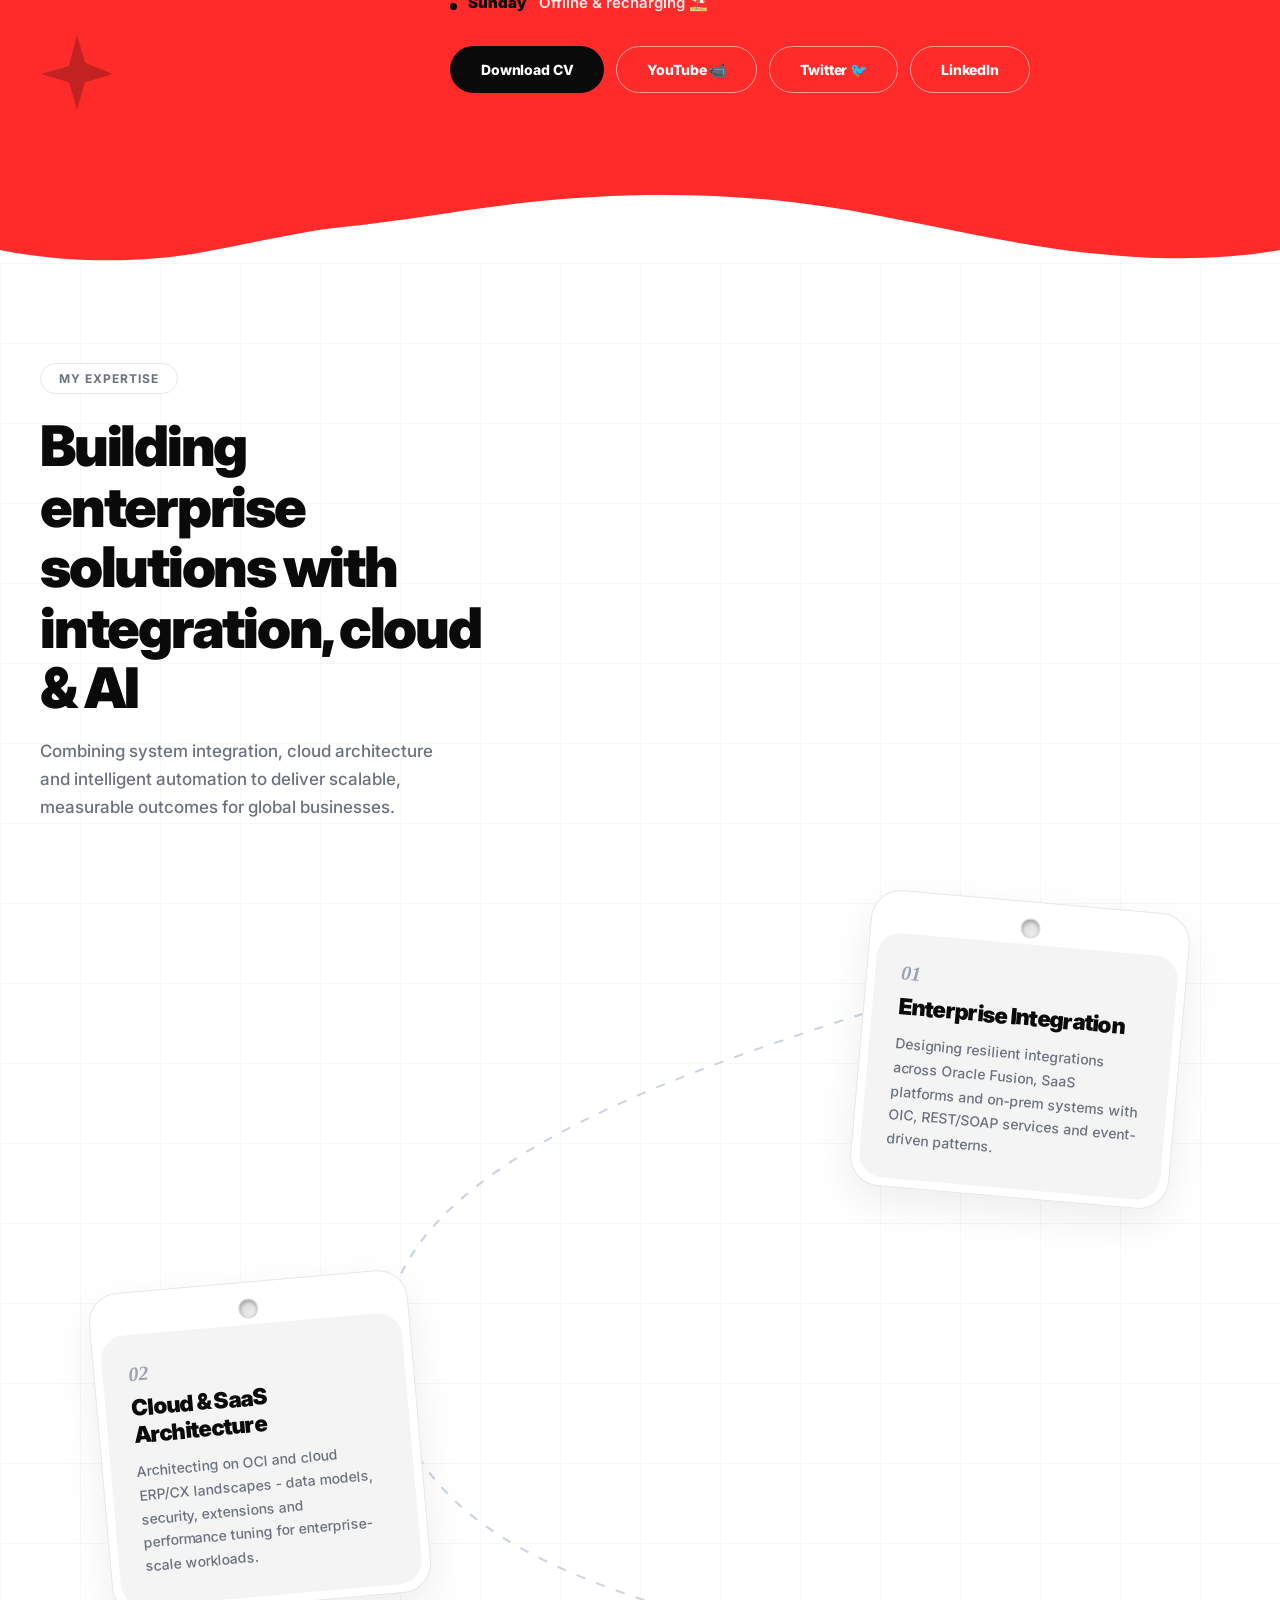
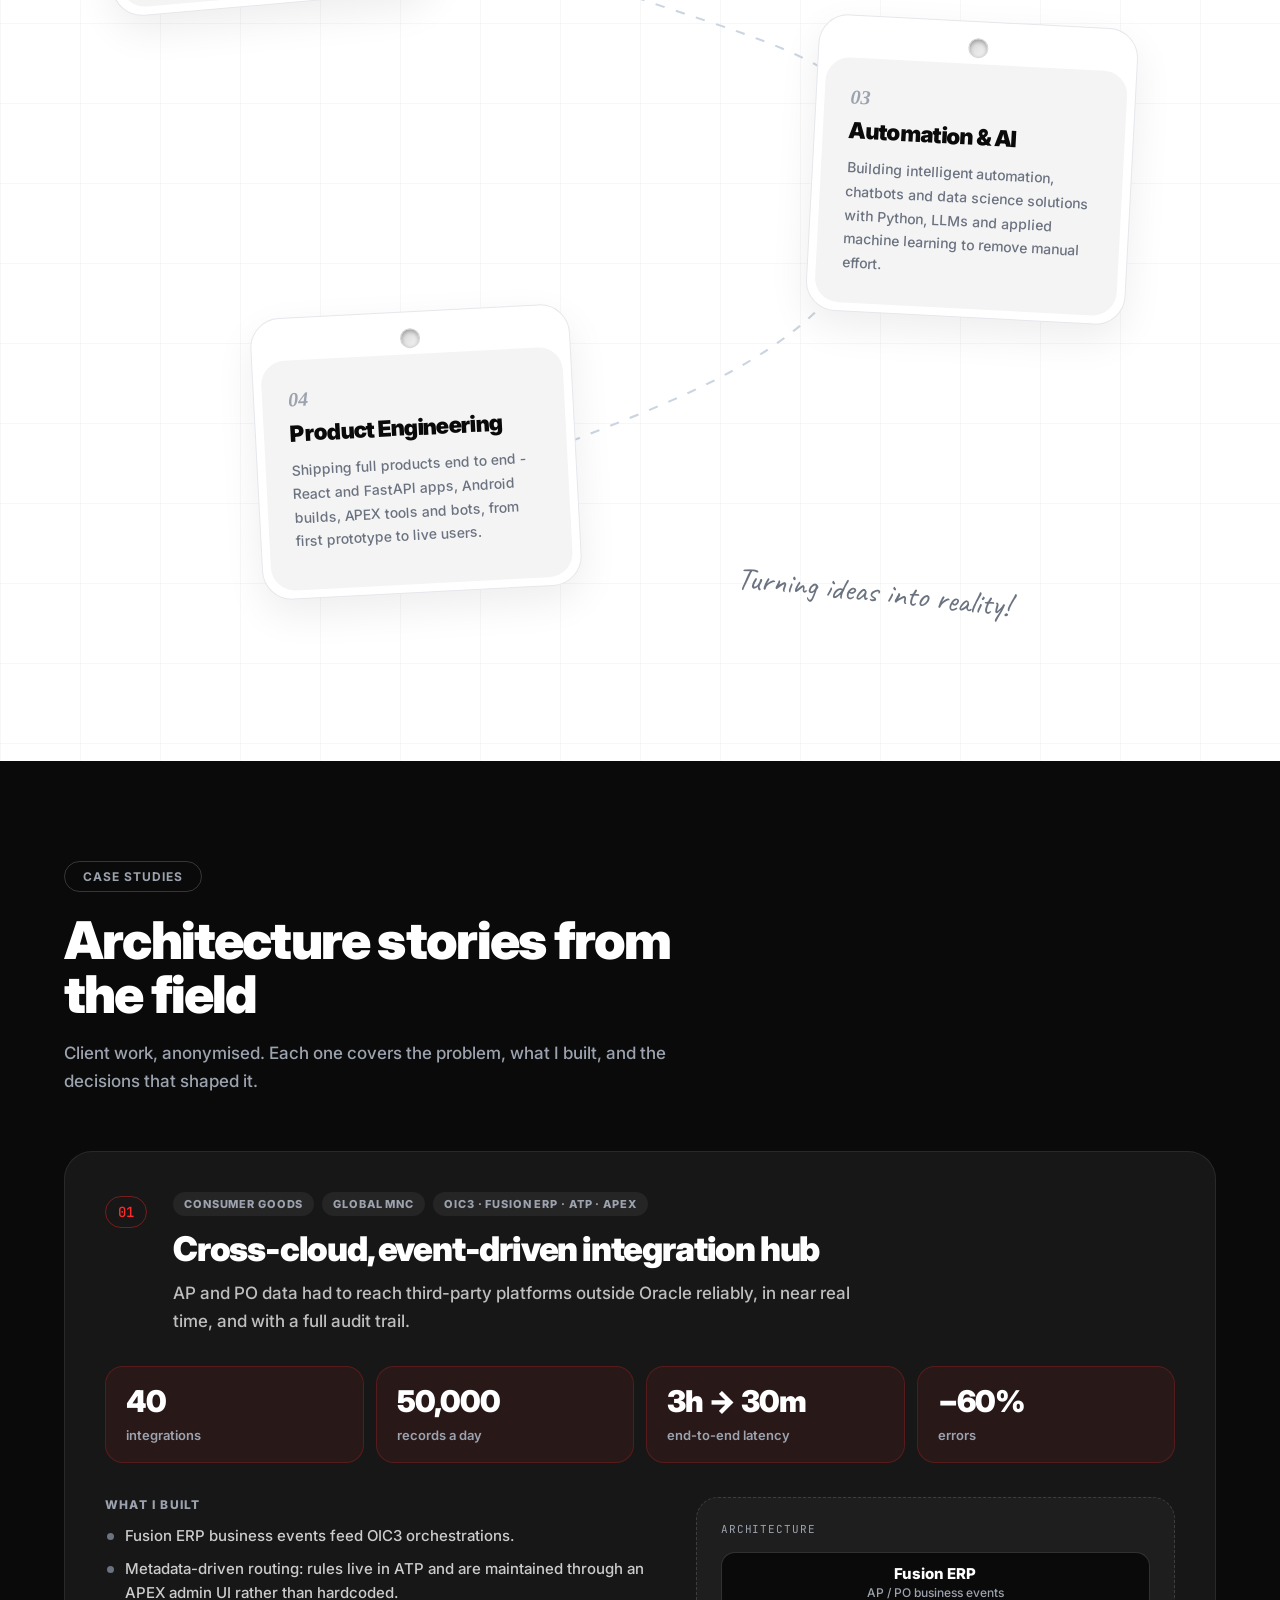
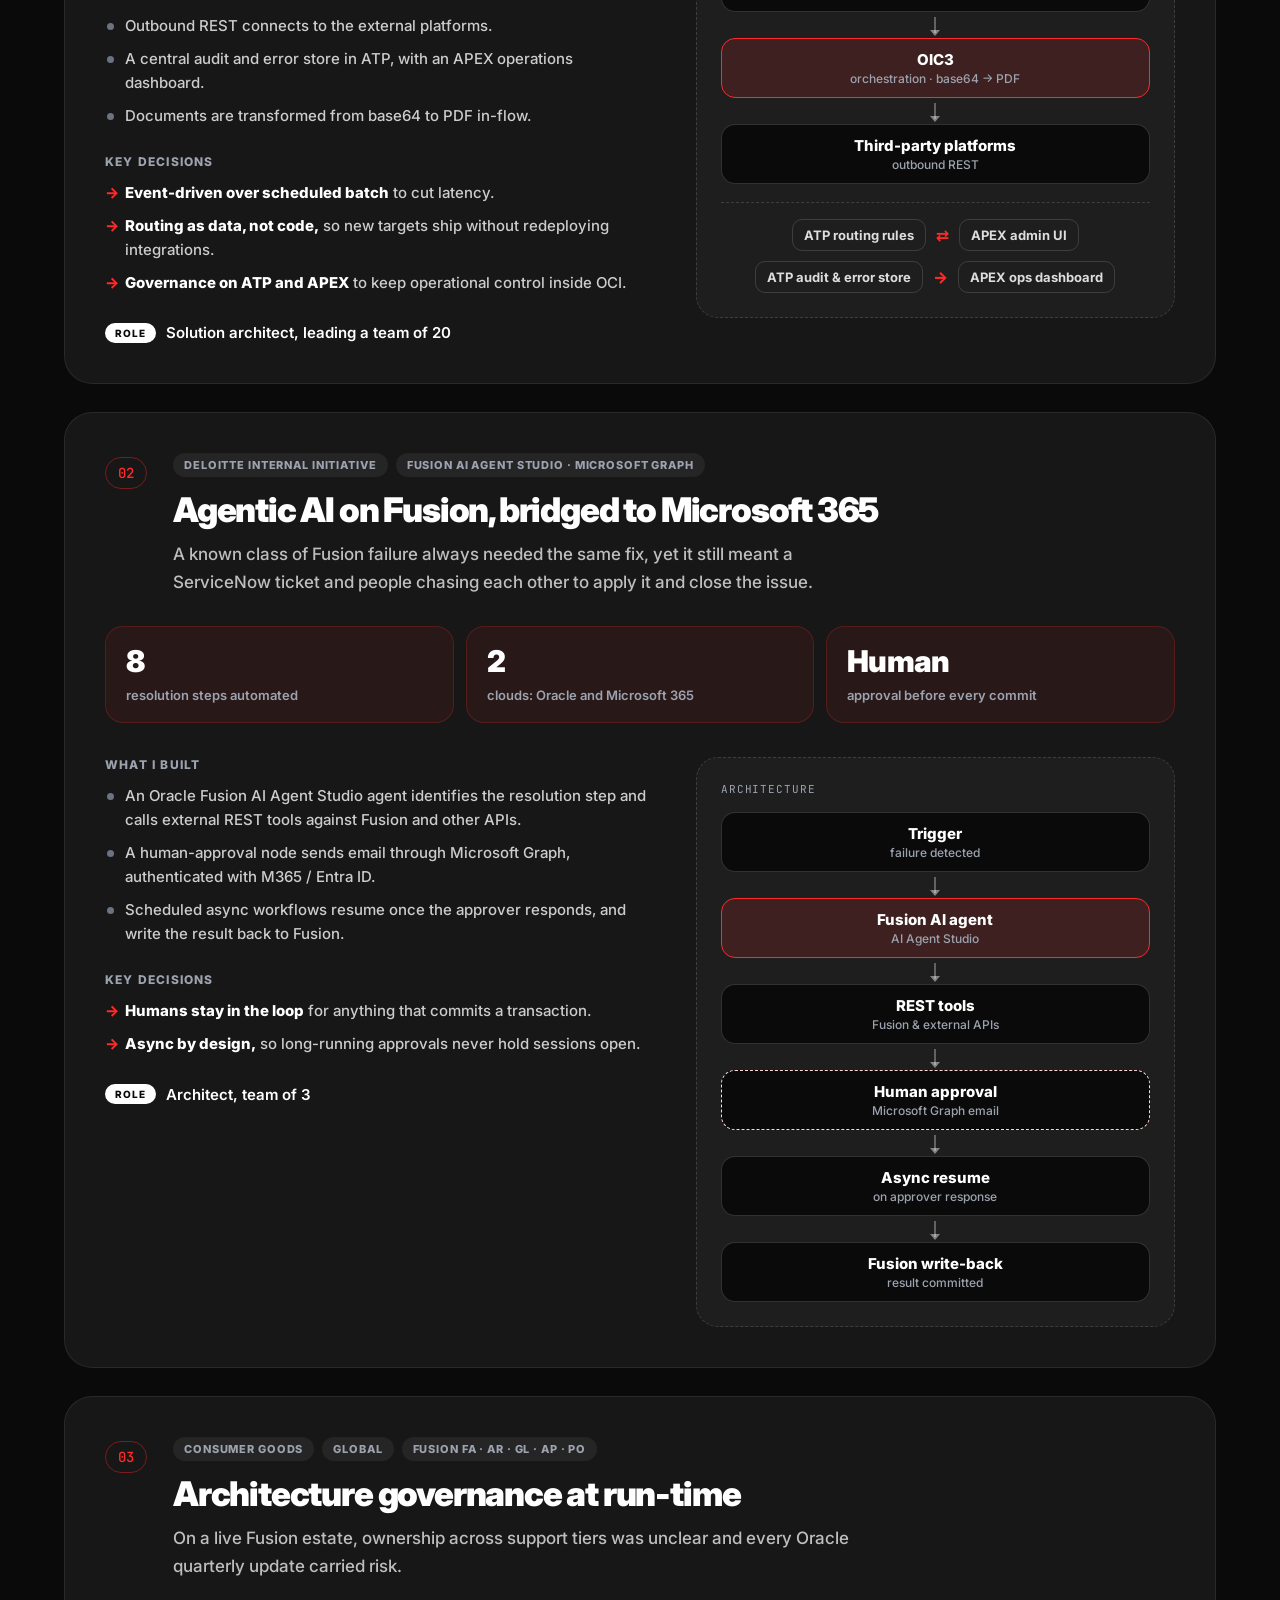
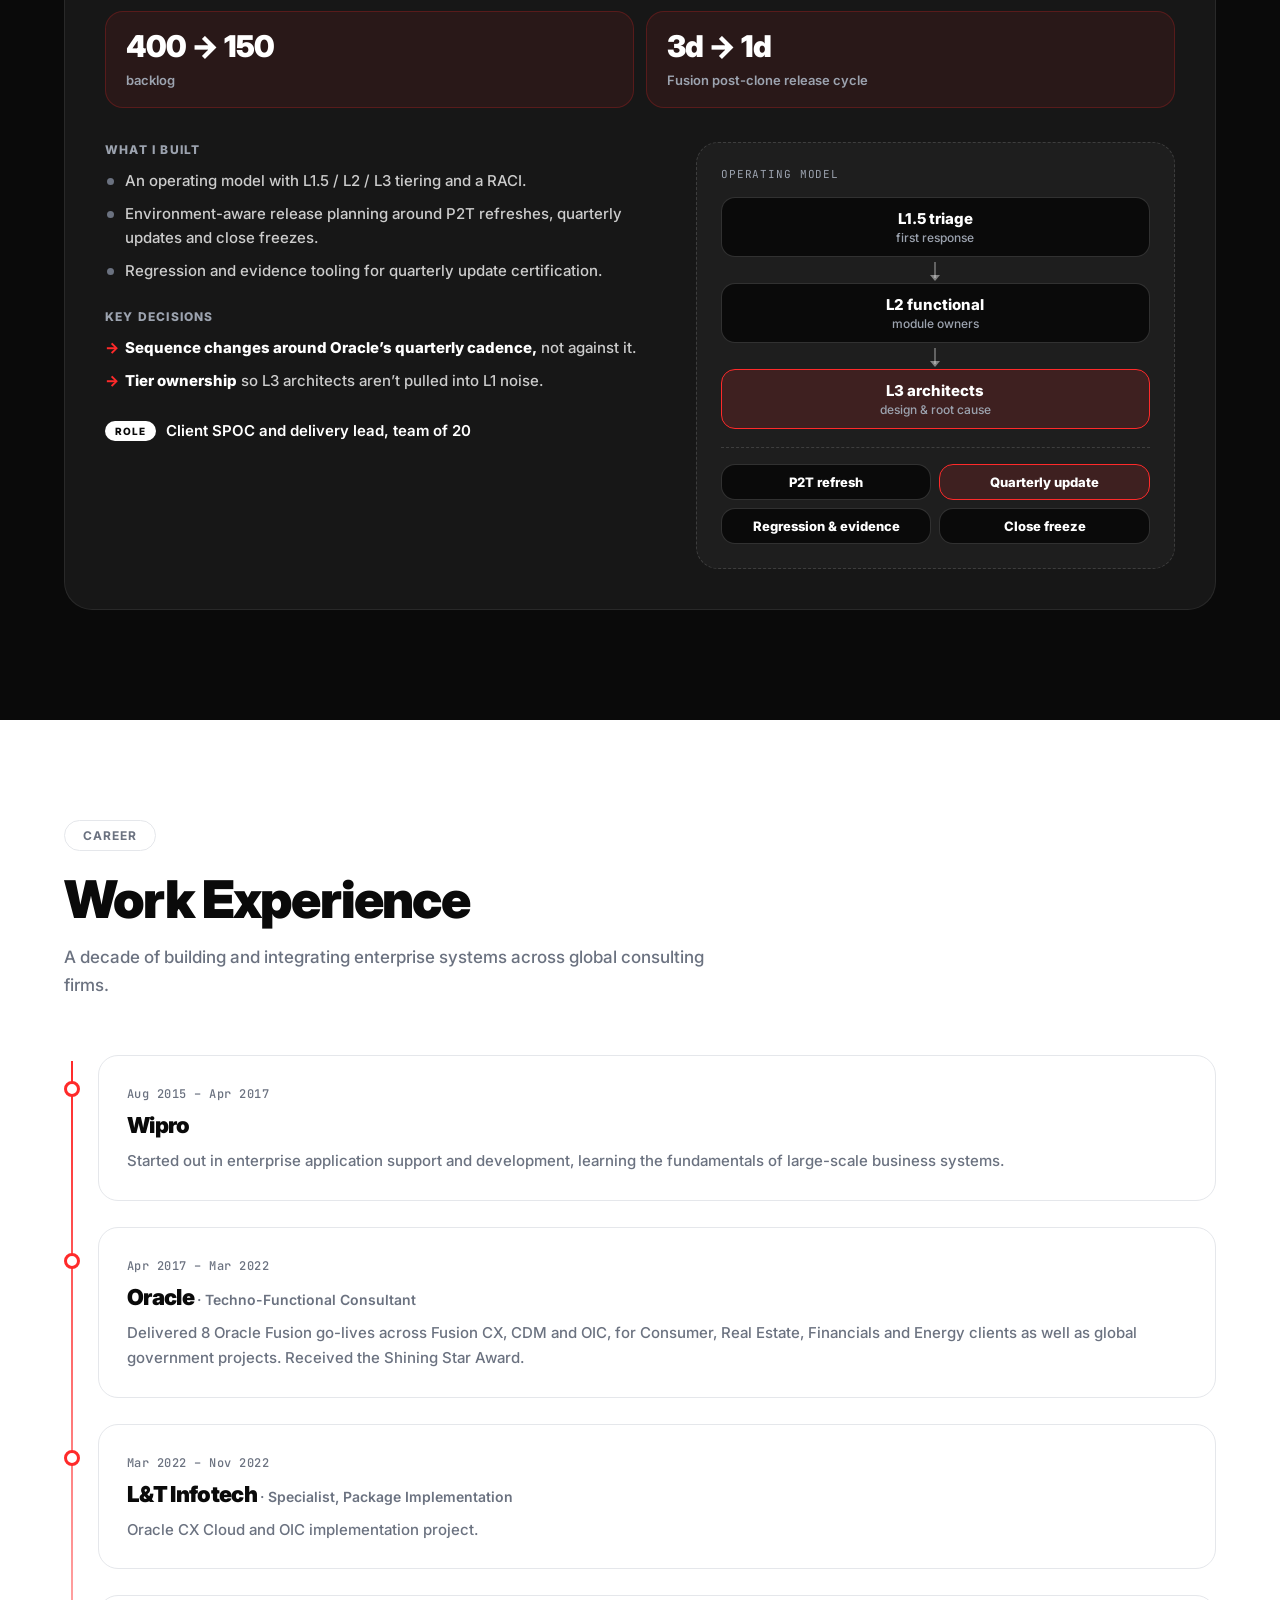
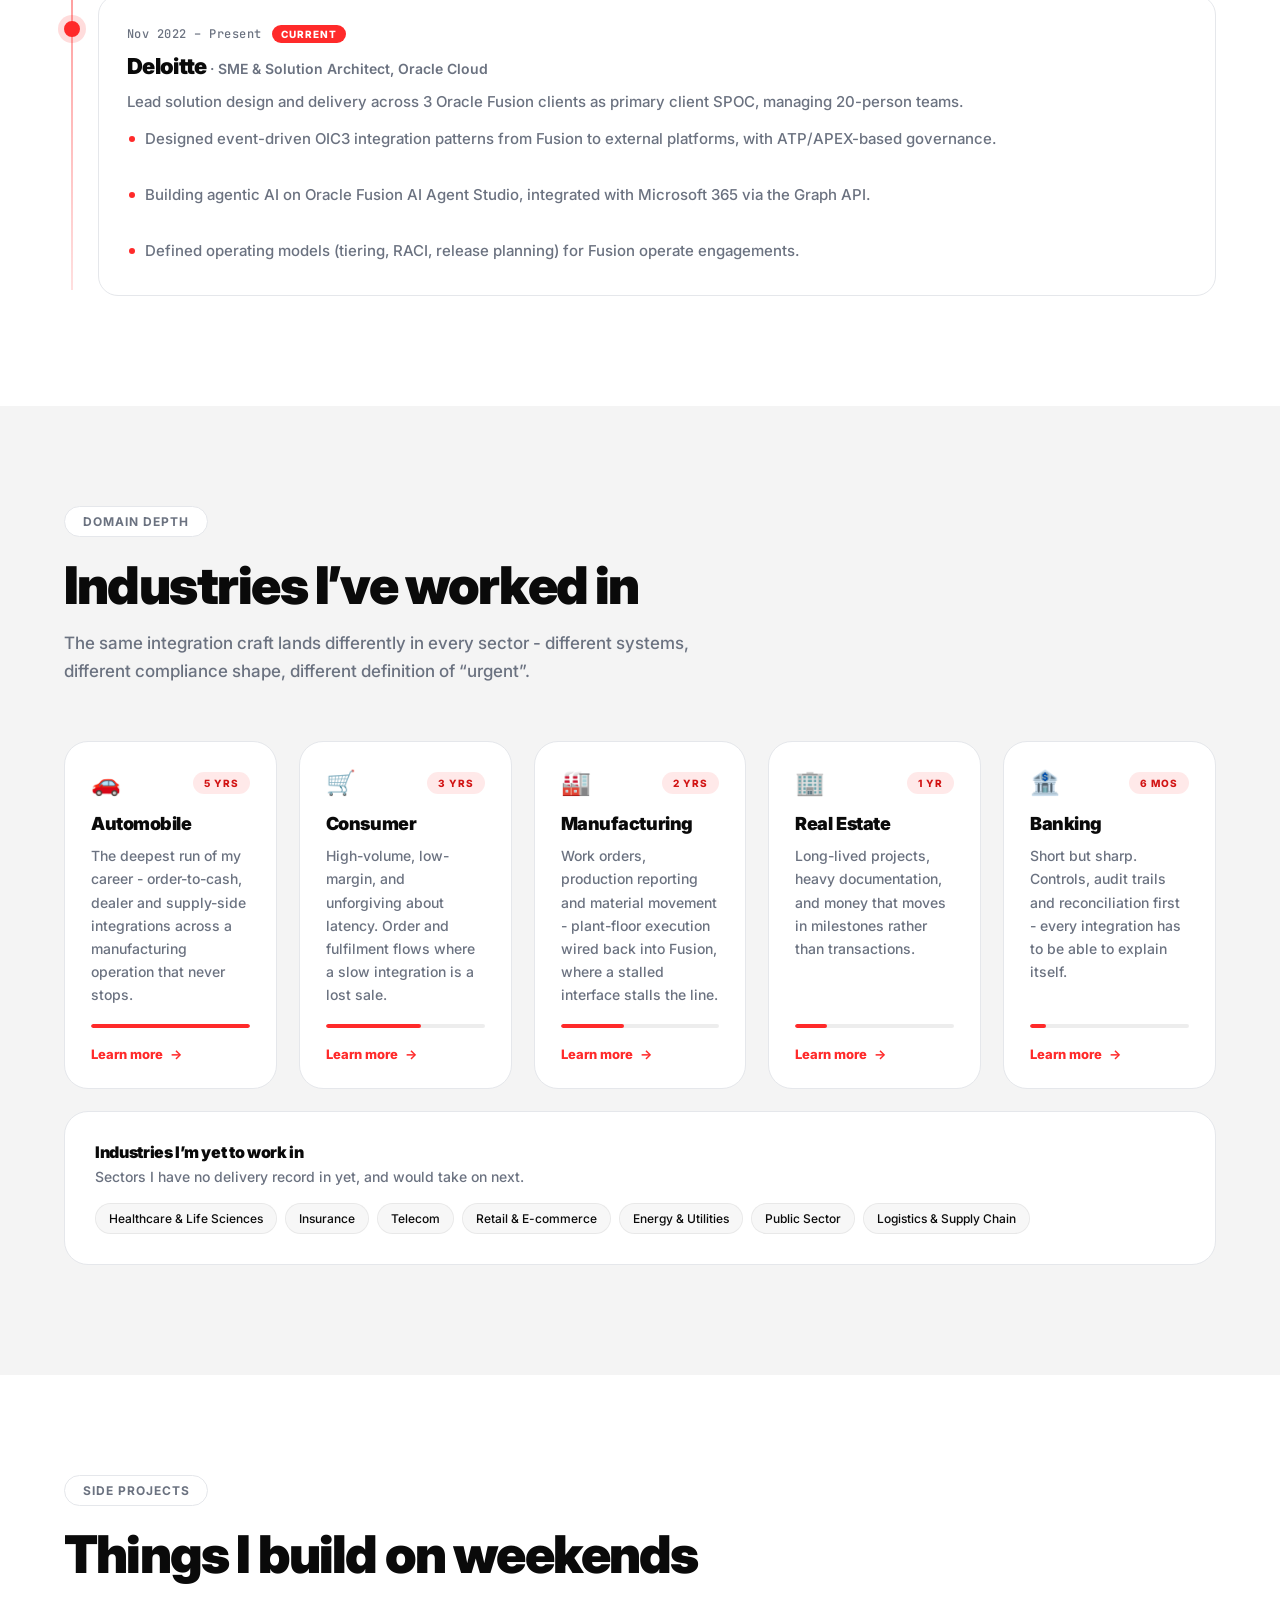
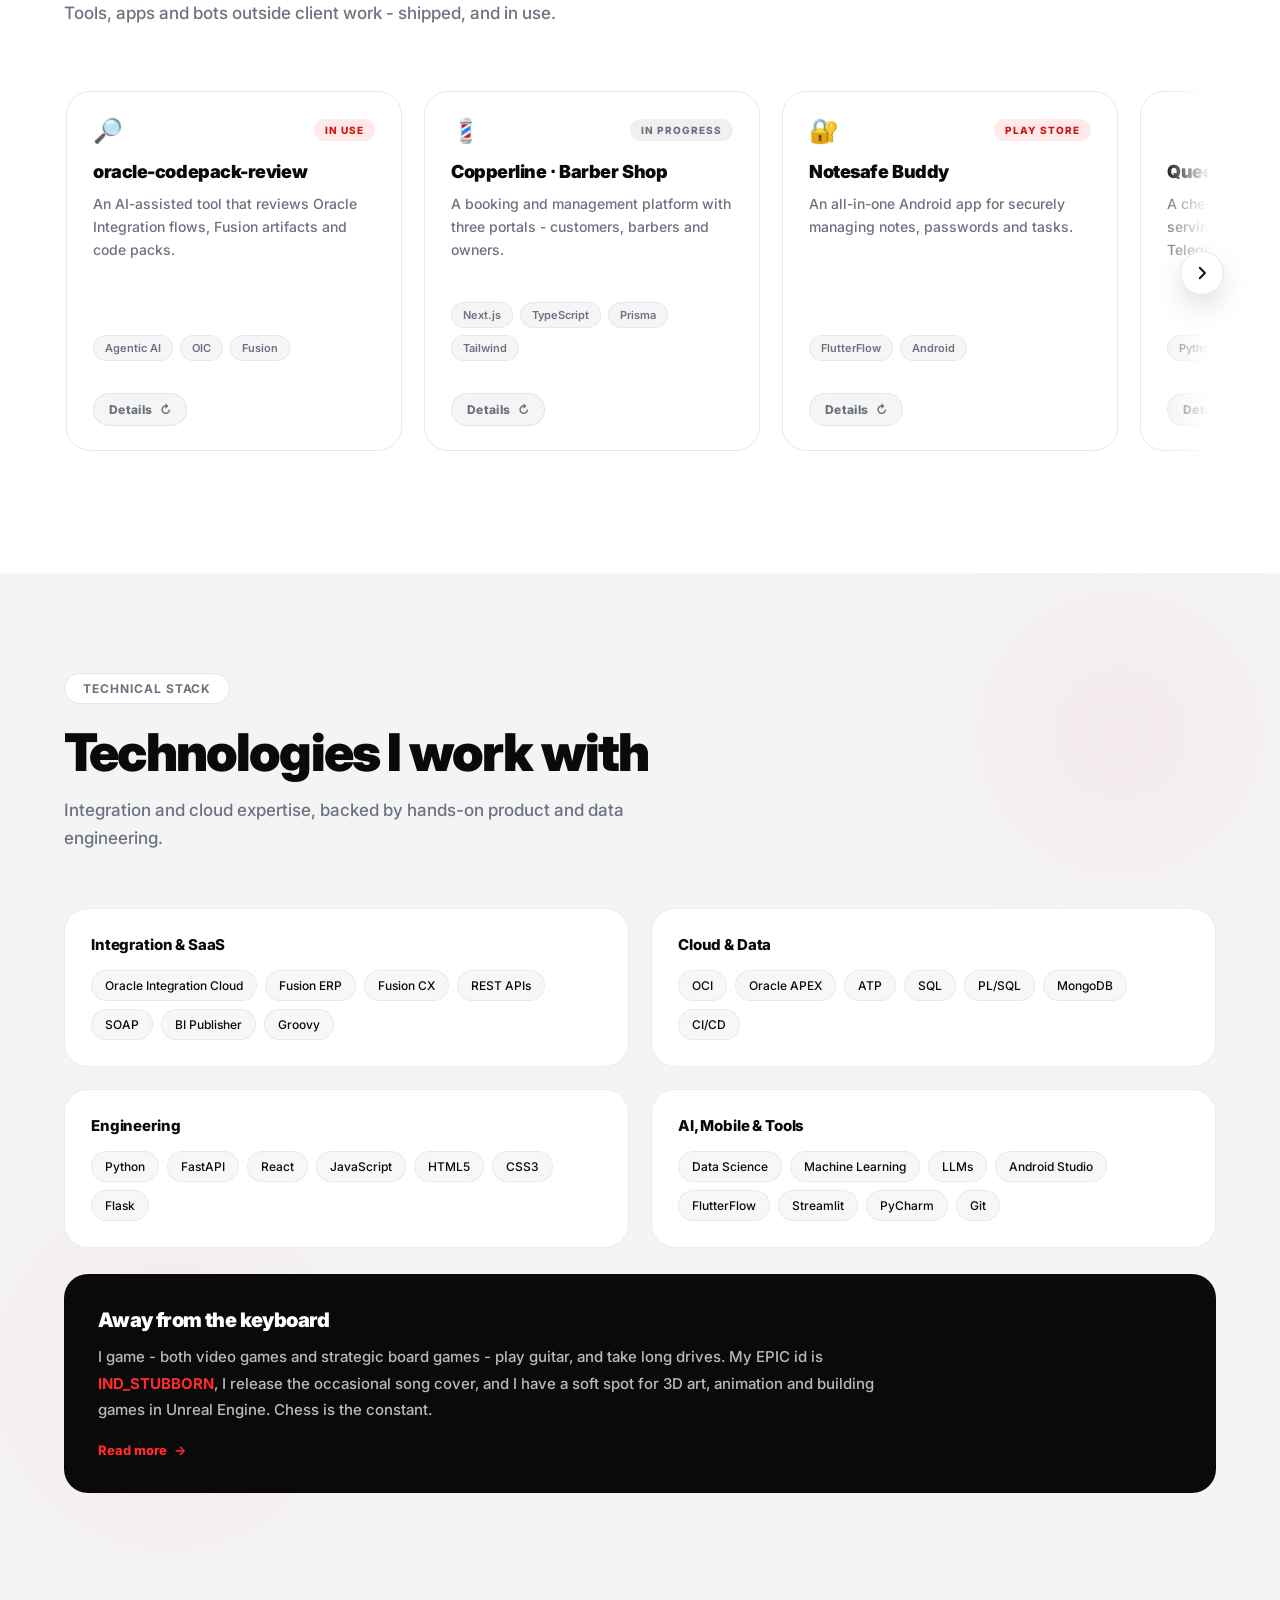
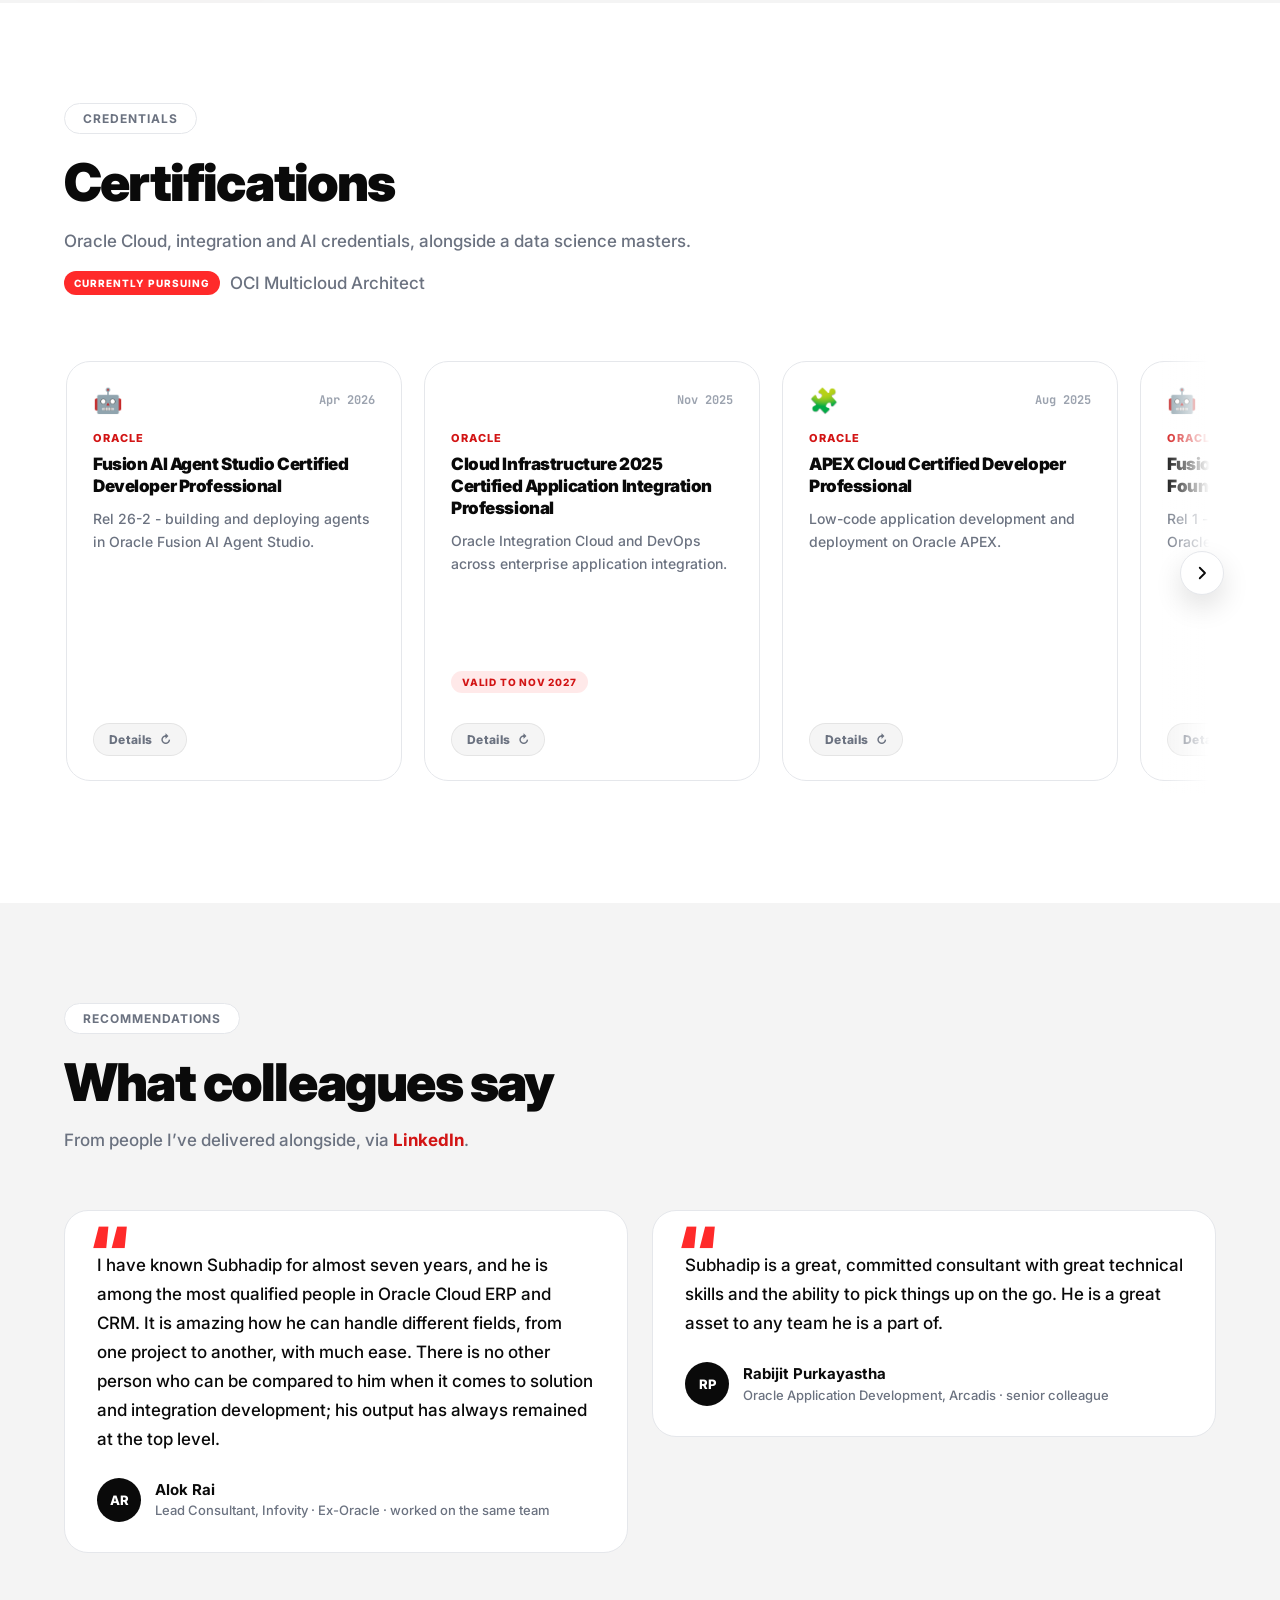
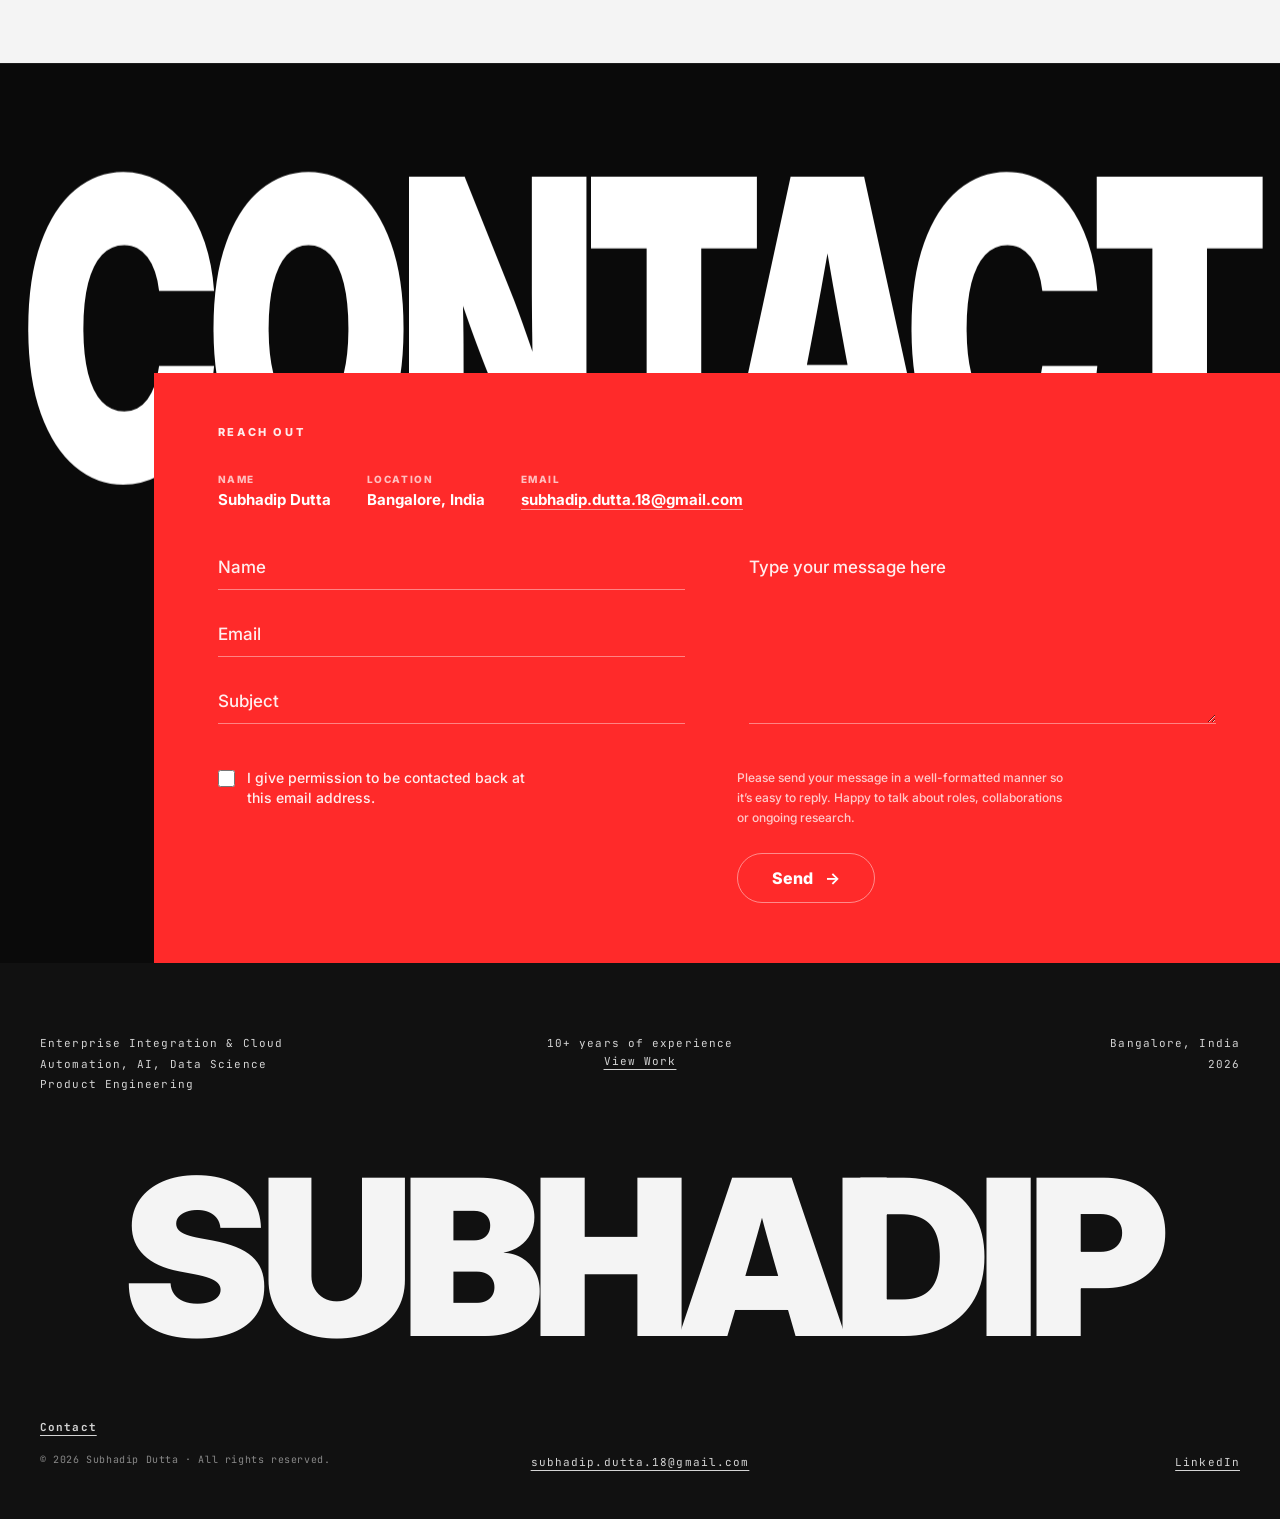
==== commit 70c53f11: "Refactor code structure for improved readability and maintainability" ====
--- a/index.html
+++ b/index.html
@@ -71,15 +71,15 @@
                 <a href="#home">Home</a>
                 <a href="#about">About</a>
                 <a href="#expertise">Expertise</a>
-                <a href="#case-studies">Case Studies</a>
+                <a href="#case-studies" data-hero-react="work" data-hero-clip="idea">Case Studies</a>
                 <a href="#experience">Experience</a>
                 <a href="#industries">Industries</a>
-                <a href="#projects">Projects</a>
+                <a href="#projects" data-hero-react="projects" data-hero-clip="idea">Projects</a>
                 <a href="#skills">Skills</a>
-                <a href="#certifications">Certifications</a>
-            </div>
-
-            <a href="#contact" class="nav-cta">Contact Me</a>
+                <a href="#certifications" data-hero-react="certs" data-hero-clip="shy">Certifications</a>
+            </div>
+
+            <a href="#contact" class="nav-cta" data-hero-react="contact" data-hero-clip="greet">Contact Me</a>
 
             <button class="nav-toggle" id="nav-toggle" type="button" aria-label="Toggle navigation menu" aria-controls="mobile-menu" aria-expanded="false">
                 <svg viewBox="0 0 24 24" class="icon-open" aria-hidden="true"><path d="M4 6h16M4 12h16M4 18h16"/></svg>
@@ -116,12 +116,20 @@
                 </p>
                 <div class="hero-actions reveal" data-delay="300">
                     <!-- data-hero-react names the entry in #hero-lines the character says on hover -->
-                    <a class="btn btn-solid" href="#case-studies" data-hero-react="work">View my work</a>
-                    <a class="btn btn-ghost" href="#contact" data-hero-react="contact">Get in touch</a>
+                    <a class="btn btn-solid" href="#case-studies" data-hero-react="work" data-hero-clip="idea">View my work</a>
+                    <a class="btn btn-ghost" href="#contact" data-hero-react="contact" data-hero-clip="greet">Get in touch</a>
                 </div>
                 <p class="hero-hint reveal" data-delay="400">
                     <span class="hero-hint-dot" aria-hidden="true"></span>
                     <span id="hero-hint-text">Psst&hellip; move your cursor around</span>
+                </p>
+                <p class="hero-sound reveal" data-delay="450">
+                    <!-- stays hidden until the track is known to load, so a missing file
+                         never ships a dead control. Pressed = focus mode: headphones on, music. -->
+                    <button class="sound-toggle" id="hero-sound" type="button" aria-pressed="false" hidden>
+                        <span class="sound-bars" aria-hidden="true"><i></i><i></i><i></i><i></i></span>
+                        <span id="hero-sound-label">Turn on focus mode</span>
+                    </button>
                 </p>
             </div>
         </div>
@@ -143,8 +151,8 @@
         -->
         <script type="application/json" id="hero-lines">
         {
-            "hint":        { "pointer": "Psst… move your cursor around. He notices.", "touch": "Tap the character to say hi 👋" },
-            "working":     { "type": "think", "lines": ["Which OIC adapter fits this flow…", "Just one more integration…", "Coffee first, then Fusion ☕", "Hmm, that query could be faster…", "Mapping fields, mapping fields…"] },
+            "hint":        { "pointer": "Psst… move your cursor around. He notices.", "touch": "Tap the character to say hi 👋", "focus": "He's in the zone. Click him if you need him." },
+            "working":     { "type": "think", "lines": ["Which OIC adapter fits this flow…", "Just one more integration…", "Hmm, that query could be faster…", "Mapping fields, mapping fields…"] },
             "noticeLeft":  { "type": "think", "lines": ["Hmm? Something moved over there…", "Was that a cursor?"] },
             "noticeRight": { "type": "think", "lines": ["Is someone on this side?", "I definitely saw something…"] },
             "greet":       { "type": "say",   "lines": ["Oh hey! Didn’t see you there.", "Oh, a visitor! Hello!"], "pop": "✨" },
@@ -160,9 +168,23 @@
             "leave":       { "type": "say",   "lines": ["Aw, leaving already?", "Come back soon!"] },
             "return":      { "type": "say",   "lines": ["Welcome back! 👋"] },
             "idle":        { "type": "think", "lines": ["Guess they’re reading…", "Quiet one, huh?"] },
-            "backToWork":  { "type": "think", "lines": ["Okay, back to work…"] }
+            "backToWork":  { "type": "think", "lines": ["Okay, back to work…"] },
+
+            "coffee":      { "type": "think", "lines": ["Coffee first, then Fusion ☕", "Right — refuel, then that mapping.", "Okay. Caffeine, then integrations."], "pop": "☕" },
+            "projects":    { "type": "say",   "lines": ["Ooh, that's the fun stuff 👇"], "pop": "🚀" },
+            "certs":       { "type": "say",   "lines": ["Those? I may have collected a few 😄"], "pop": "🎓" },
+            "musicOn":     { "type": "think", "lines": ["Right — headphones on, focus mode."], "pop": "🎧" },
+            "musicOff":    { "type": "say",   "lines": ["Headphones off. What's up?"] },
+
+            "working@morning": { "type": "think", "lines": ["Let's see what broke overnight…", "Morning standup in a bit…", "Inbox first, then OIC…"] },
+            "working@night":   { "type": "think", "lines": ["One more deploy and I'm done. Promise.", "It's late, and this mapping is stubborn…", "Just me, IST midnight, and a failing integration."] },
+            "greet@morning":   { "type": "say",   "lines": ["Morning! You're up early."], "pop": "☀️" },
+            "greet@night":     { "type": "say",   "lines": ["Oh — working late too?"], "pop": "🌙" }
         }
         </script>
+
+        <!-- Drop a royalty-free loop at this path to enable the control above. -->
+        <audio id="hero-music" src="audio/focus-loop.mp3" loop preload="none"></audio>
 
         <a href="#about" class="scroll-cue" aria-label="Scroll to about section">
             <svg viewBox="0 0 24 24" aria-hidden="true"><path d="M19 14l-7 7m0 0l-7-7m7 7V3"/></svg>
@@ -186,7 +208,7 @@
                         </div>
                         <div class="badge-meta">
                             <strong>Subhadip Dutta</strong>
-                            <span>Senior Consultant &amp; Team Lead &middot; Deloitte</span>
+                            <span>SME &amp; Solution Architect &middot; Deloitte</span>
                         </div>
                     </div>
                 </div>
@@ -200,7 +222,7 @@
                 </p>
 
                 <div class="about-grid">
-                    <p>I&rsquo;m a <strong>Senior Consultant &amp; Team Lead at Deloitte</strong>, leading solution design and delivery for 3 Oracle Fusion clients as their primary SPOC. 🤖</p>
+                    <p>I&rsquo;m a <strong>SME &amp; Solution Architect at Deloitte</strong>, leading solution design and delivery for 3 Oracle Fusion clients as their primary SPOC. 🤖</p>
                     <p>Before that, five years <strong>inside Oracle</strong> as a techno-functional consultant: 8 Fusion go-lives and a Shining Star Award. ☁️</p>
                     <p>My core expertise is system integration, cloud architecture and intelligent automation - simplifying complexity through scalable design. 💡</p>
                     <p>I hold a <strong>Post Graduate Diploma in Data Science</strong> from the International Institute of Information Technology, Bangalore. 🎓</p>
@@ -504,7 +526,7 @@
                     <span class="node" aria-hidden="true"></span>
                     <div class="tl-card">
                         <span class="tl-period">Nov 2022 &ndash; Present <b>Current</b></span>
-                        <h3>Deloitte <em>&middot; Senior Consultant &amp; Team Lead, Oracle Cloud</em></h3>
+                        <h3>Deloitte <em>&middot; SME &amp; Solution Architect, Oracle Cloud</em></h3>
                         <p>Lead solution design and delivery across 3 Oracle Fusion clients as primary client SPOC, managing 20-person teams.</p>
                         <ul class="tl-points">
                             <li>Designed event-driven OIC3 integration patterns from Fusion to external platforms, with ATP/APEX-based governance.</li>
--- a/style.css
+++ b/style.css
@@ -418,6 +418,65 @@
     0% { opacity: 0.9; transform: scale(0.5); }
     100% { opacity: 0; transform: scale(1.5); }
 }
+/* he has noticed you: the nudge has done its job, and its ping stops looping */
+.hero.hero-met .hero-hint {
+    opacity: 0;
+    translate: 0 -6px;
+    pointer-events: none;
+    transition: opacity 0.5s ease, translate 0.5s var(--ease);
+}
+.hero.hero-met .hero-hint-dot::after { animation: none; }
+
+/* drifts gently against his lean, so the two halves read as one scene rather than a
+   character parked beside a block of text. --tx is set on .hero, so both sides inherit it. */
+.hero-copy { translate: calc(var(--tx, 0px) * -0.18) 0; }
+
+/* the focus-music control */
+.hero-sound { margin-top: 18px; }
+.sound-toggle {
+    display: inline-flex;
+    align-items: center;
+    gap: 10px;
+    padding: 9px 16px 9px 13px;
+    border-radius: 999px;
+    border: 1px solid rgba(255, 255, 255, 0.28);
+    background: rgba(255, 255, 255, 0.06);
+    color: #ffd7d3;
+    font-family: var(--hand);
+    font-size: 1.125rem;
+    line-height: 1;
+    transition: background 0.25s ease, border-color 0.25s ease, color 0.25s ease;
+}
+.sound-toggle:hover {
+    background: rgba(255, 255, 255, 0.12);
+    border-color: rgba(255, 255, 255, 0.5);
+    color: var(--white);
+}
+.sound-toggle[aria-pressed="true"] { background: var(--white); border-color: var(--white); color: var(--ink); }
+.sound-toggle:focus-visible { outline: 2px dashed rgba(255, 255, 255, 0.7); outline-offset: 4px; }
+
+/* four bars: flat while paused, dancing while the track plays */
+.sound-bars { display: inline-flex; align-items: flex-end; gap: 2px; height: 14px; }
+/* uneven at rest so it reads as an equaliser rather than an ellipsis */
+.sound-bars i {
+    width: 3px;
+    height: 5px;
+    border-radius: 2px;
+    background: currentColor;
+    transition: height 0.2s ease;
+}
+.sound-bars i:nth-child(1) { height: 7px; }
+.sound-bars i:nth-child(2) { height: 12px; }
+.sound-bars i:nth-child(3) { height: 6px; }
+.sound-bars i:nth-child(4) { height: 10px; }
+.sound-toggle[aria-pressed="true"] .sound-bars i { animation: sound-bar 0.9s ease-in-out infinite; }
+.sound-bars i:nth-child(2) { animation-delay: 0.15s; }
+.sound-bars i:nth-child(3) { animation-delay: 0.3s; }
+.sound-bars i:nth-child(4) { animation-delay: 0.45s; }
+@keyframes sound-bar {
+    0%, 100% { height: 4px; }
+    50% { height: 14px; }
+}
 
 .hero-stage {
     position: absolute;
@@ -435,8 +494,17 @@
     position: absolute;
     inset: 0 0 -2%;
     transform-origin: 50% 100%;
-    transform: perspective(1400px) translate3d(var(--tx, 0px), 0, 0) rotateY(var(--ry, 0deg));
+    transform: perspective(1400px) translate3d(var(--tx, 0px), var(--ty, 0px), 0) rotateX(var(--rx, 0deg)) rotateY(var(--ry, 0deg));
     animation: actor-breathe 4.2s ease-in-out infinite;
+}
+/* Entrance rides on `translate`, a third independent channel: `transform` is the tilt,
+   `scale` is the breathe. Scoped to .hero-intro, which script.js adds as it takes over,
+   so without JS he is simply visible. */
+.hero-stage.hero-intro .hero-actor { opacity: 0; translate: 0 24px; }
+.hero-stage.hero-ready .hero-actor {
+    opacity: 1;
+    translate: 0 0;
+    transition: opacity 0.6s ease, translate 0.8s var(--ease);
 }
 @keyframes actor-breathe {
     0%, 100% { scale: 1; }
@@ -451,6 +519,9 @@
     object-position: bottom center;
     opacity: 0;
     transition: opacity 0.32s ease;
+    /* the three copies cross-fade constantly; keep them on their own layers so a clip
+       change composites instead of repainting the masked video */
+    will-change: opacity;
     /* feather the edges so any compression drift in the red never shows a seam */
     -webkit-mask-image: linear-gradient(to right, transparent 0%, #000 16%, #000 90%, transparent 100%), linear-gradient(to bottom, transparent 0%, #000 14%);
     -webkit-mask-composite: source-in;
@@ -468,6 +539,8 @@
     pointer-events: auto;
     cursor: pointer;
     -webkit-tap-highlight-color: transparent;
+    /* a double tap is a gesture here (laugh / shy), so it must not zoom the page */
+    touch-action: manipulation;
 }
 .hero-hit:focus-visible { outline: 2px dashed rgba(255, 255, 255, 0.7); outline-offset: 6px; }
 
@@ -491,10 +564,17 @@
     transform-origin: 0% 100%;
     opacity: 0;
     transform: scale(0.6) translateY(14px);
-    transition: opacity 0.22s ease, transform 0.45s cubic-bezier(0.34, 1.56, 0.64, 1), border-radius 0.3s ease;
+    /* leans with the character; `translate` stays clear of the spring on `transform` */
+    translate: calc(var(--tx, 0px) * 0.5) 0;
+    /* exit: quick and flat. The spring lives on .is-shown so it never plays backwards. */
+    transition: opacity 0.15s ease-in, transform 0.2s cubic-bezier(0.55, 0, 1, 0.45), border-radius 0.3s ease;
     pointer-events: none;
 }
-.hero-bubble.is-shown { opacity: 1; transform: none; }
+.hero-bubble.is-shown {
+    opacity: 1;
+    transform: none;
+    transition: opacity 0.18s ease-out, transform 0.42s cubic-bezier(0.34, 1.56, 0.64, 1), border-radius 0.3s ease;
+}
 
 .hero-bubble.is-say::after {
     content: '';
@@ -521,15 +601,52 @@
 }
 .hero-bubble.is-think::before { width: 16px; height: 16px; left: 6px; bottom: -20px; }
 .hero-bubble.is-think::after { width: 9px; height: 9px; left: -8px; bottom: -34px; }
-.hero-bubble.is-shown.is-think::before { animation: puff 2.4s ease-in-out infinite; }
-.hero-bubble.is-shown.is-think::after { animation: puff 2.4s ease-in-out 0.3s infinite; }
+/* puffs scale in nearest-and-smallest first, so the read is puff -> puff -> cloud.
+   `scale` is independent of the `transform` that `puff` animates, so they do not collide. */
+.hero-bubble.is-shown.is-think::before {
+    animation: puff-in 0.26s cubic-bezier(0.34, 1.56, 0.64, 1) 0.12s backwards,
+               puff 2.4s ease-in-out 0.38s infinite;
+}
+.hero-bubble.is-shown.is-think::after {
+    animation: puff-in 0.26s cubic-bezier(0.34, 1.56, 0.64, 1) 0.04s backwards,
+               puff 2.4s ease-in-out 0.3s infinite;
+}
 @keyframes puff {
     0%, 100% { transform: translateY(0); }
     50% { transform: translateY(-3px); }
 }
+@keyframes puff-in {
+    from { scale: 0; }
+    to { scale: 1; }
+}
 
 /* text is typed in; the untyped rest stays hidden but keeps the bubble at its final size */
 .hero-bubble-rest { visibility: hidden; }
+
+/* the caret that trails the typewriter */
+.hero-caret {
+    display: inline-block;
+    width: 2px;
+    height: 0.95em;
+    margin-left: 1px;
+    background: currentColor;
+    vertical-align: -0.1em;
+    animation: caret-blink 0.9s steps(1) infinite;
+}
+@keyframes caret-blink { 0%, 49% { opacity: 1; } 50%, 100% { opacity: 0; } }
+
+/* Think bubbles stack the dots on top of the finished text in one grid cell, so the box is
+   already at its final size while the dots play and nothing resizes when they cross-fade. */
+.hero-bubble.is-think .hero-bubble-text { display: grid; }
+.hero-bubble.is-think .hero-bubble-text > * { grid-area: 1 / 1; }
+.hero-bubble.is-think .hero-dots {
+    justify-self: start;
+    align-self: start;
+    transition: opacity 0.18s ease;
+}
+.hero-think-text { opacity: 0; transition: opacity 0.22s ease; }
+.hero-bubble.is-settled .hero-dots { opacity: 0; }
+.hero-bubble.is-settled .hero-think-text { opacity: 1; }
 
 .hero-dots { display: inline-flex; gap: 5px; padding: 6px 2px; }
 .hero-dots i {
@@ -1970,7 +2087,19 @@
     .flip-inner, .flip-face { transition: none; }
     .rail-track { scroll-behavior: auto; }
 
-    .hero-video, .hero-bubble { transition: none; }
-    .hero-actor { animation: none; transform: none; }
+    /* a plain opacity fade is not vestibular-triggering, and beats a hard pop */
+    .hero-bubble {
+        transition: opacity 0.15s ease !important;
+        transition-duration: 0.15s !important;
+        transform: none !important;
+        translate: none !important;
     }
-}
+    .hero-video {
+        transition: opacity 0.2s ease !important;
+        transition-duration: 0.2s !important;
+    }
+    /* matches .hero-stage.hero-intro .hero-actor, so the entrance offset cannot win here */
+    .hero-stage.hero-intro .hero-actor,
+    .hero-actor { animation: none; transform: none; translate: none; opacity: 1; }
+    .hero-copy { translate: none !important; }
+}
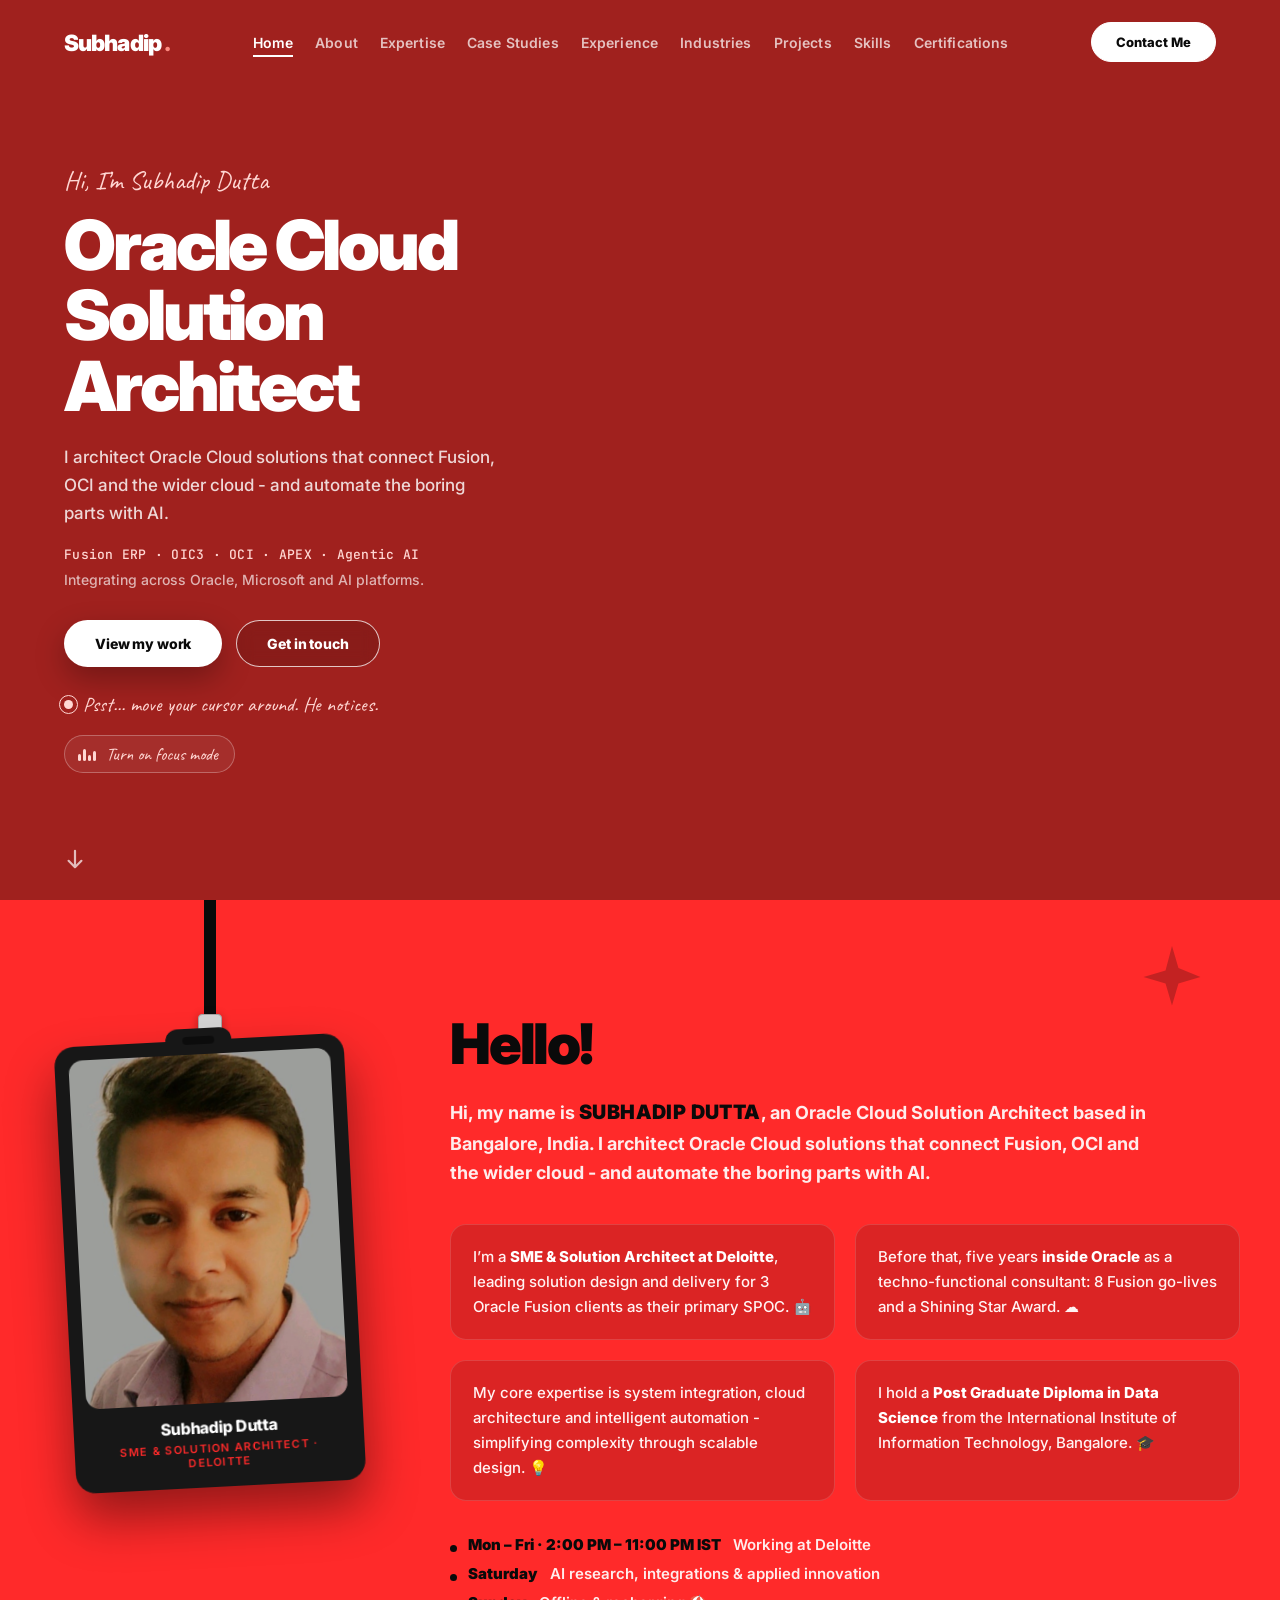
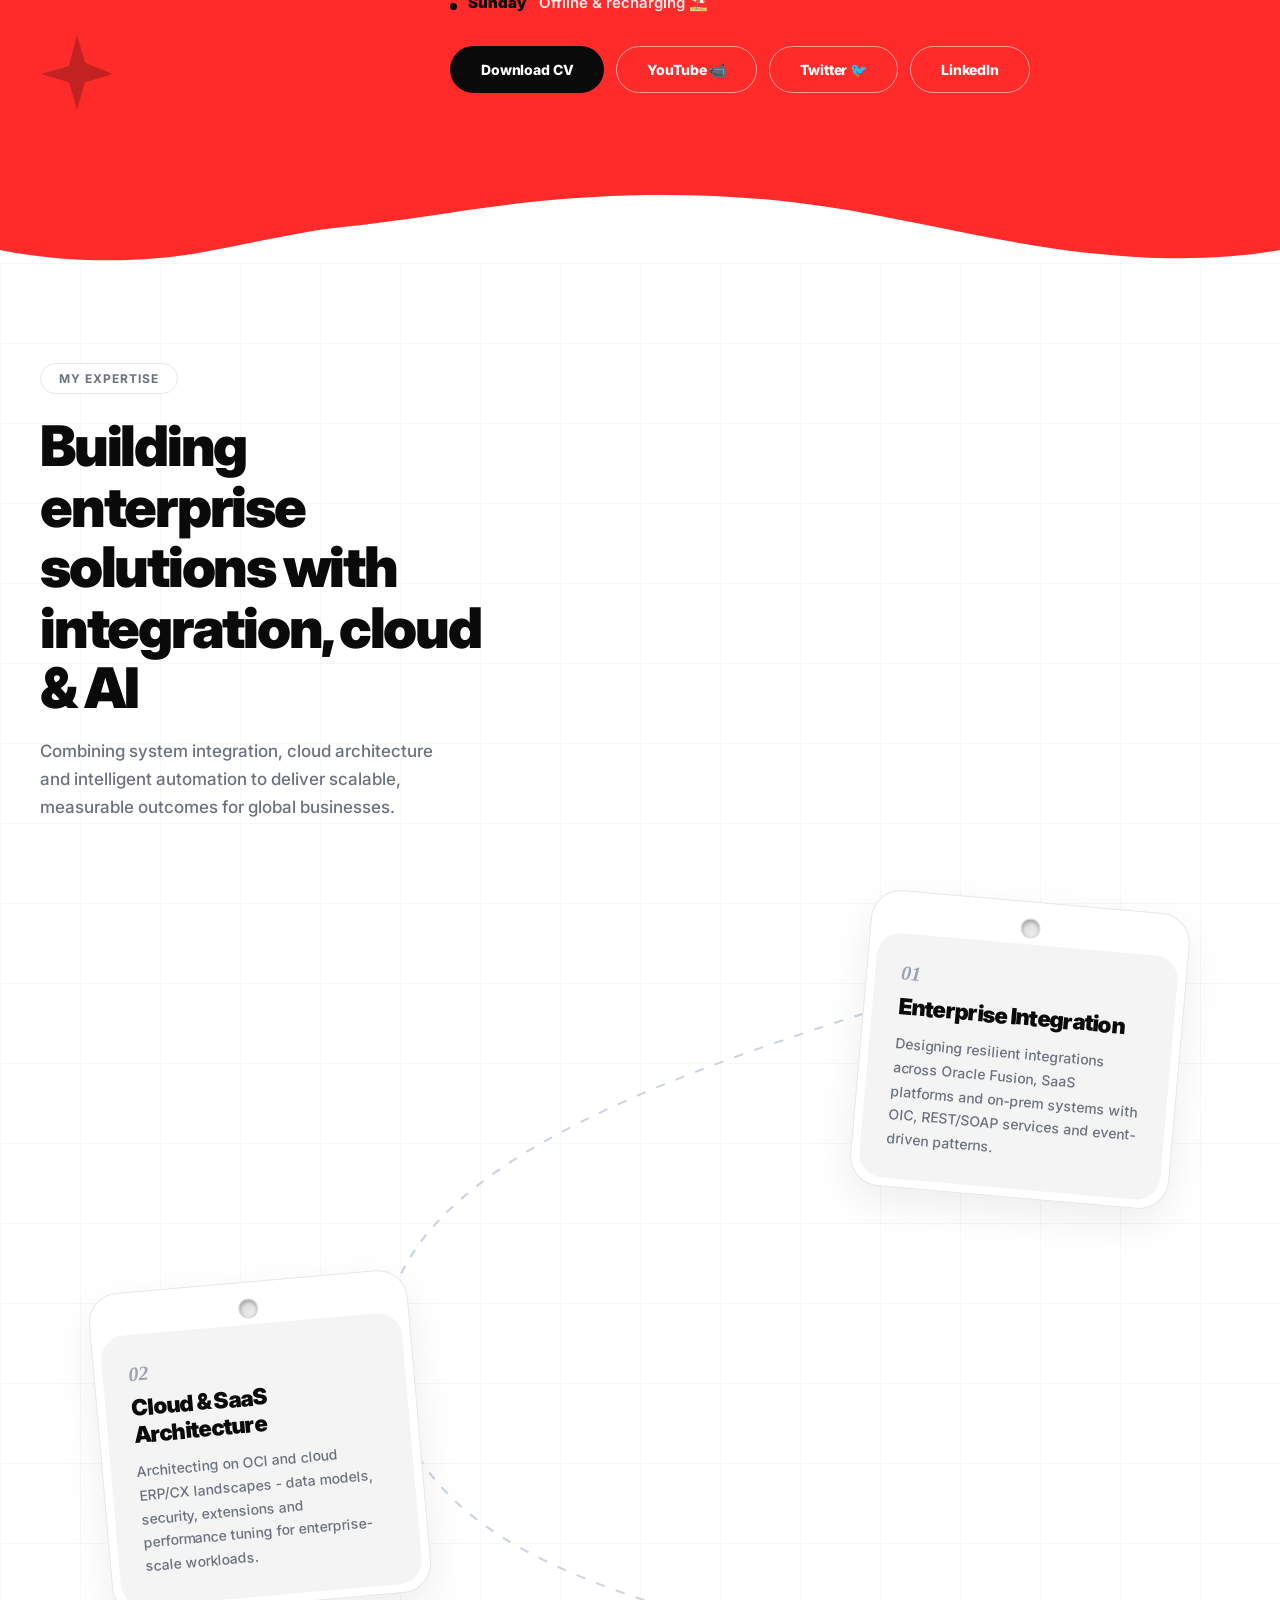
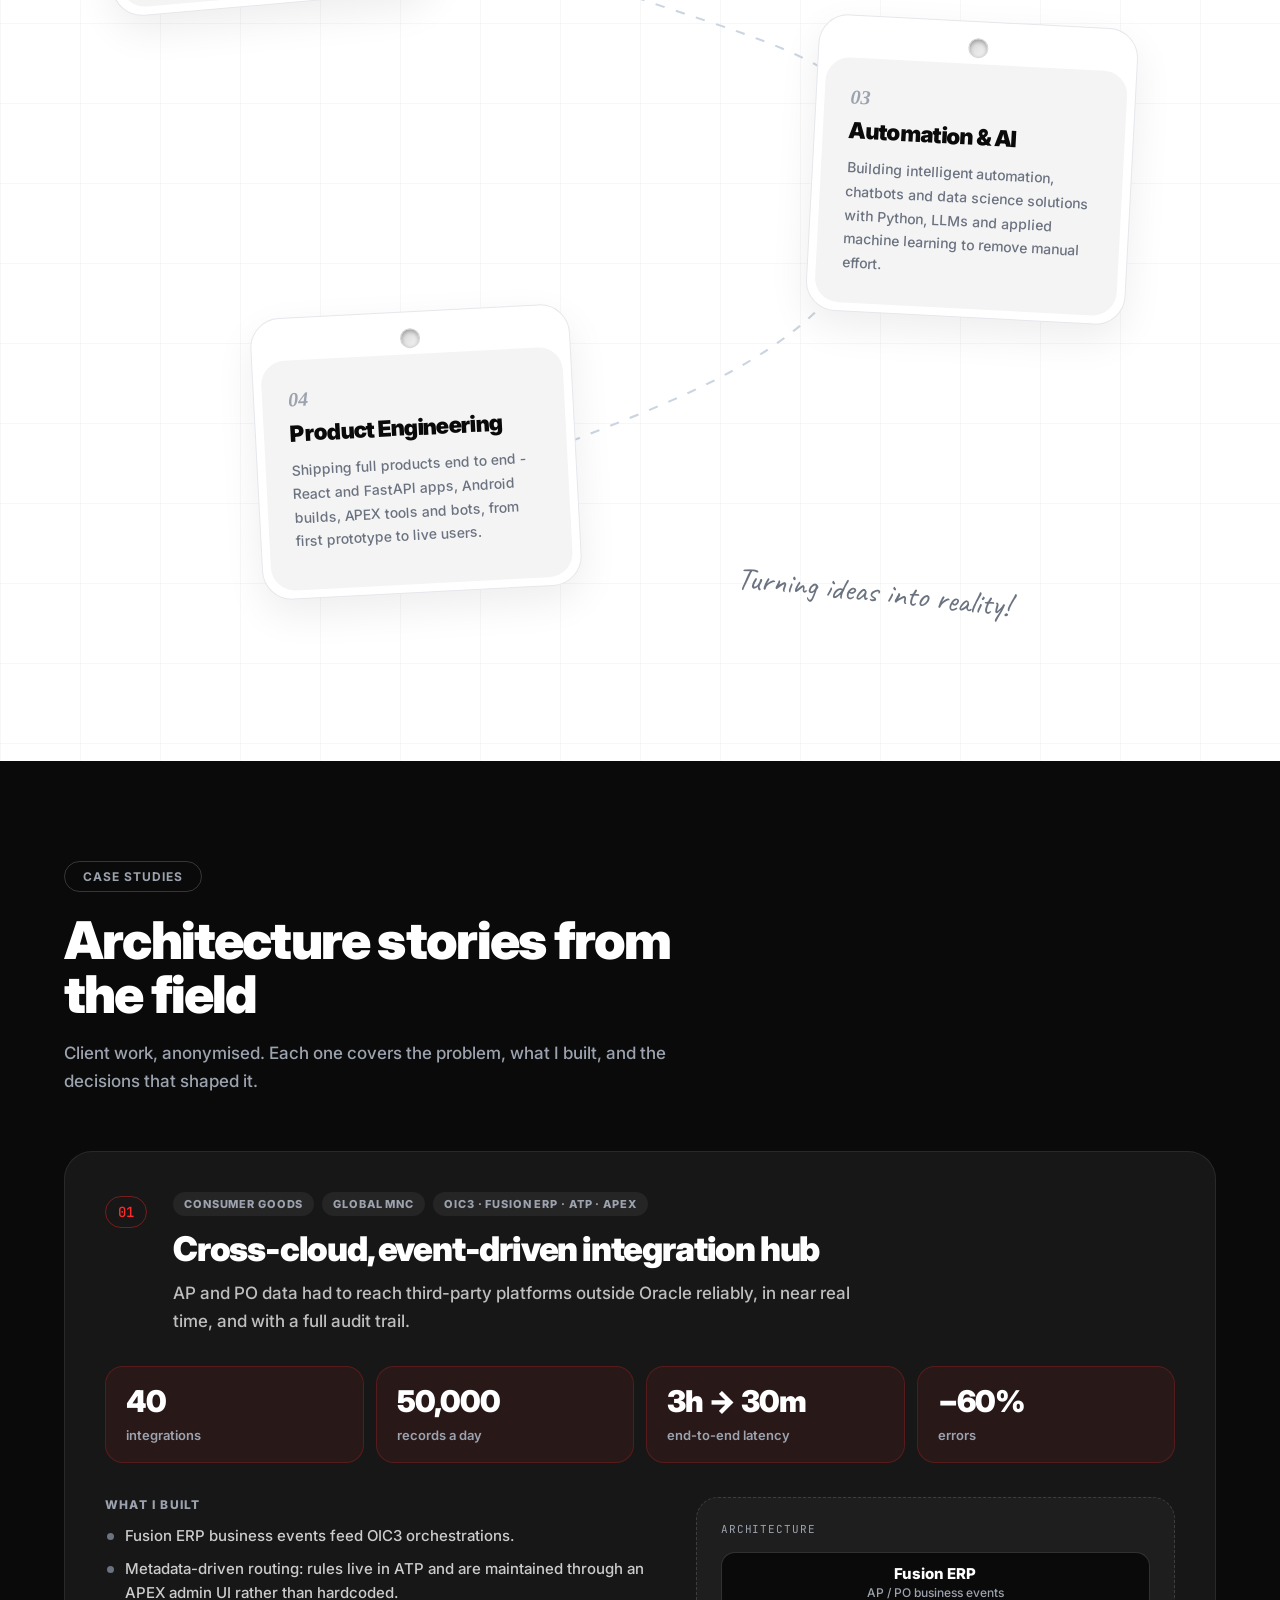
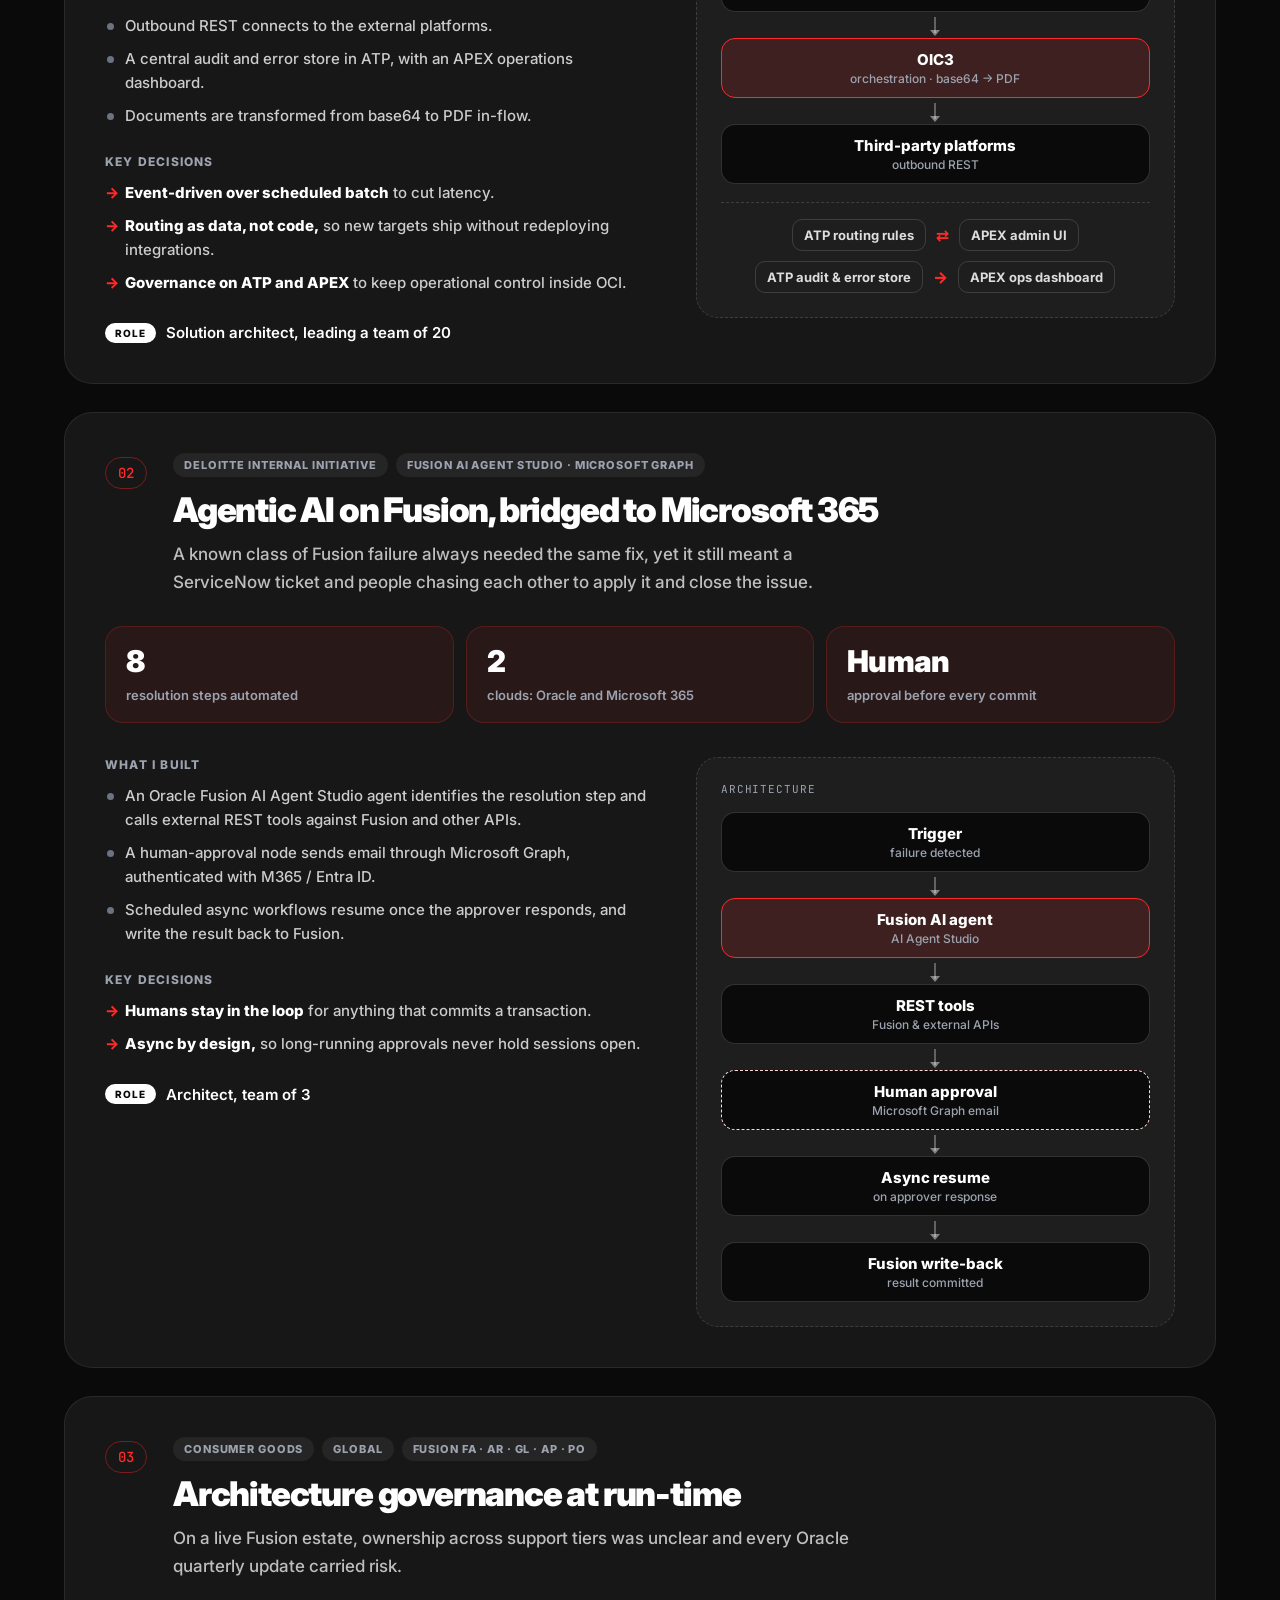
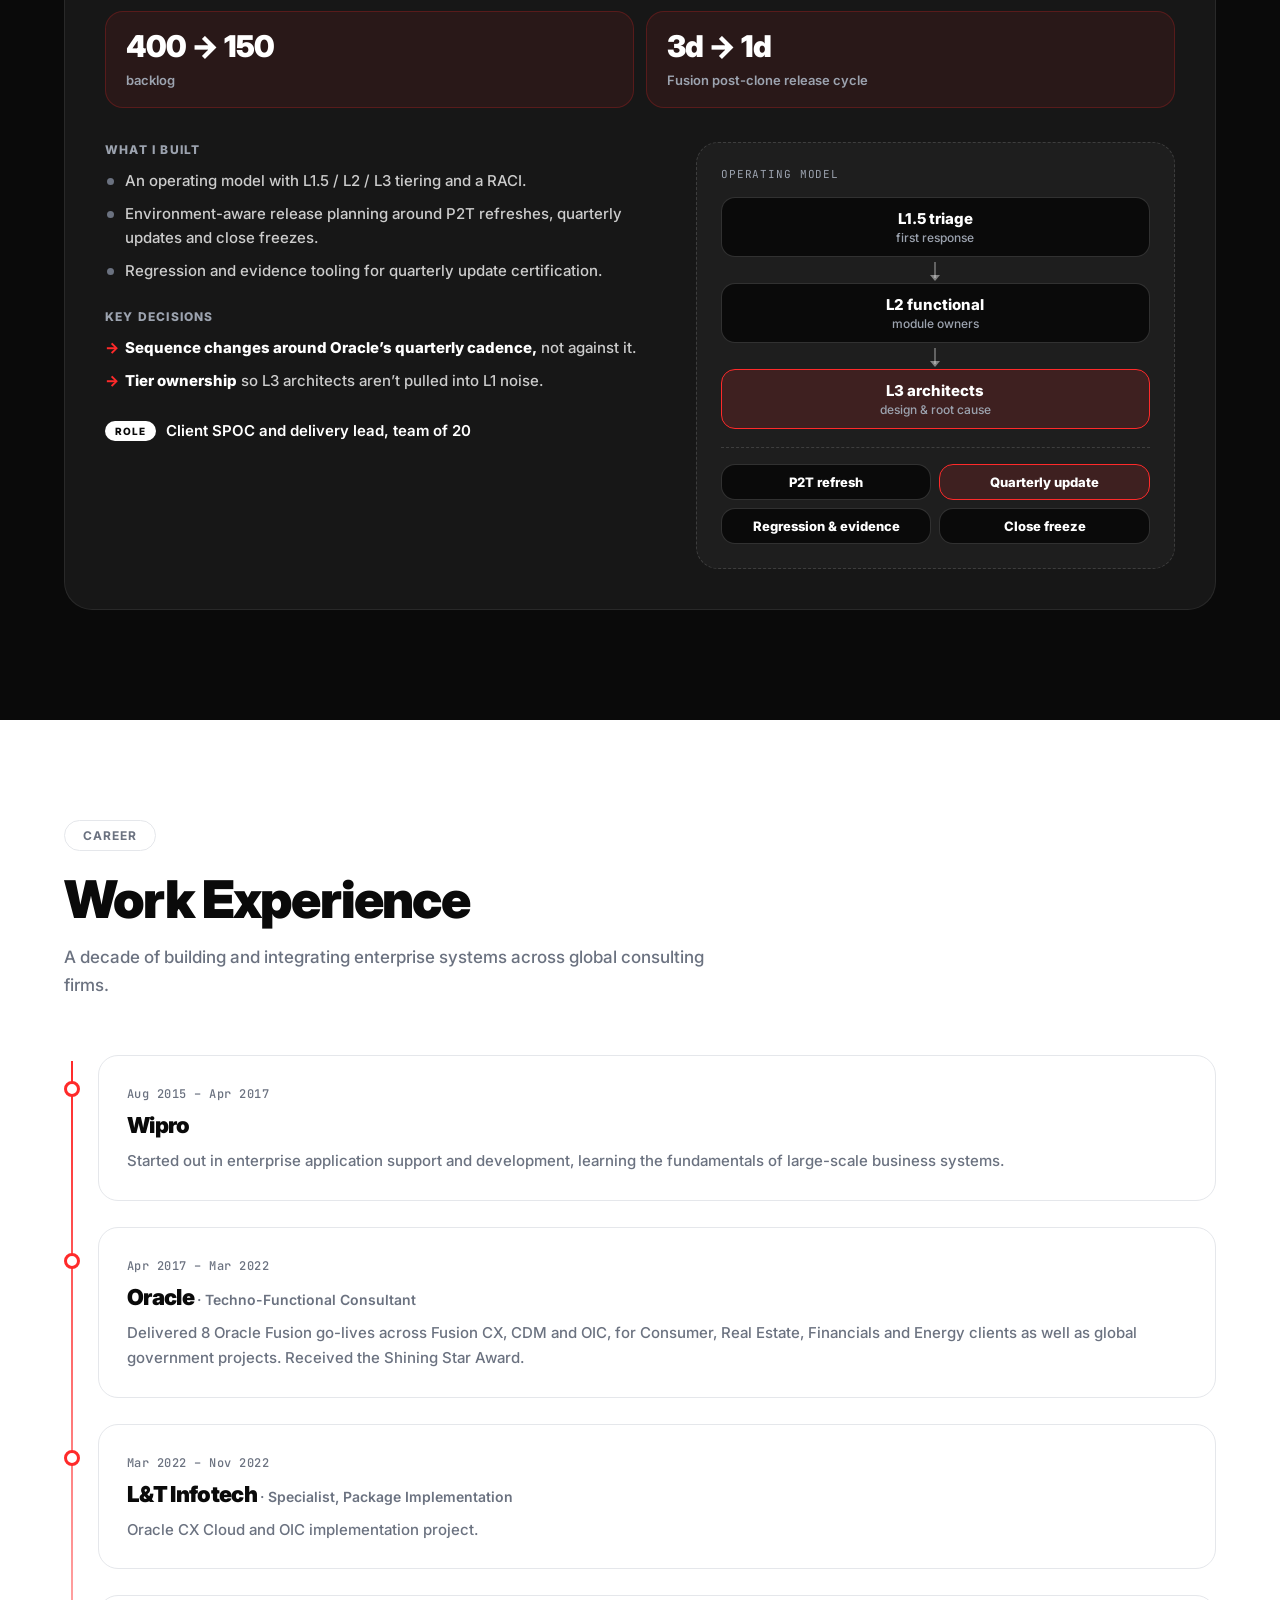
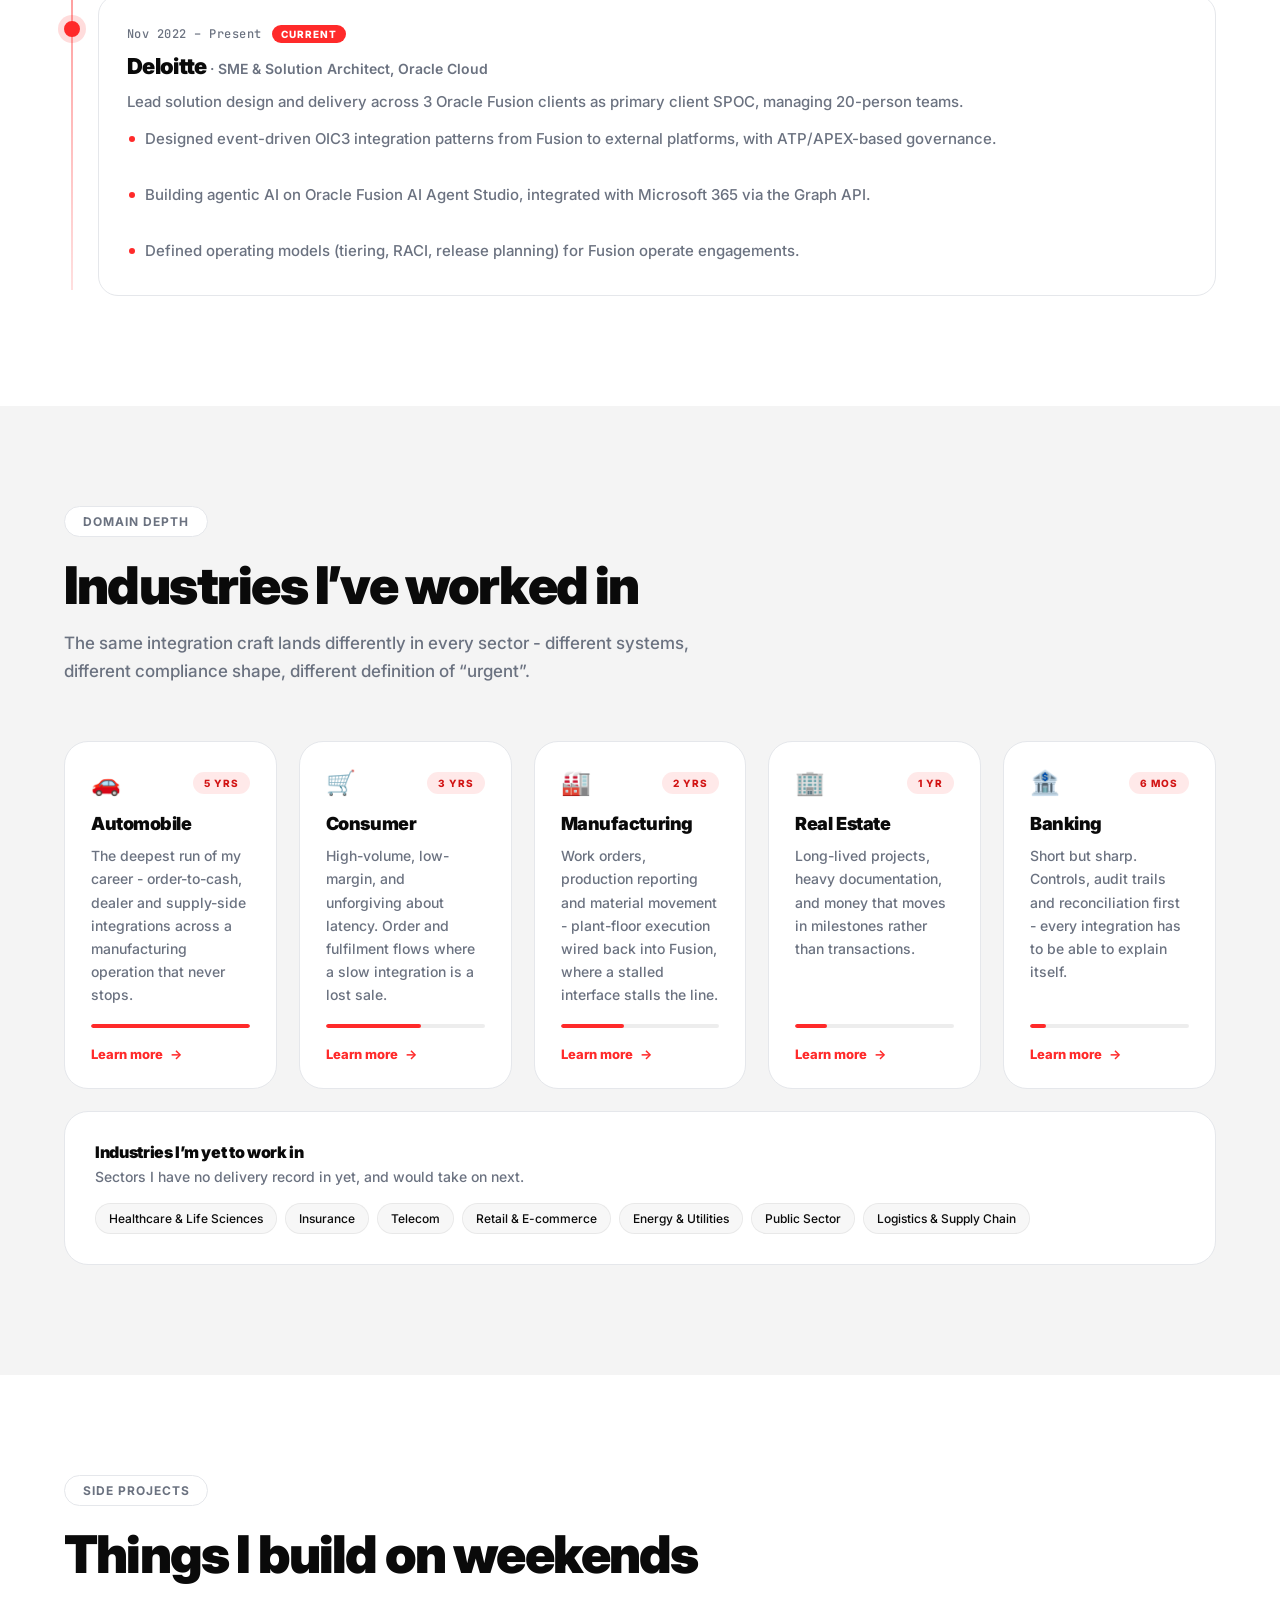
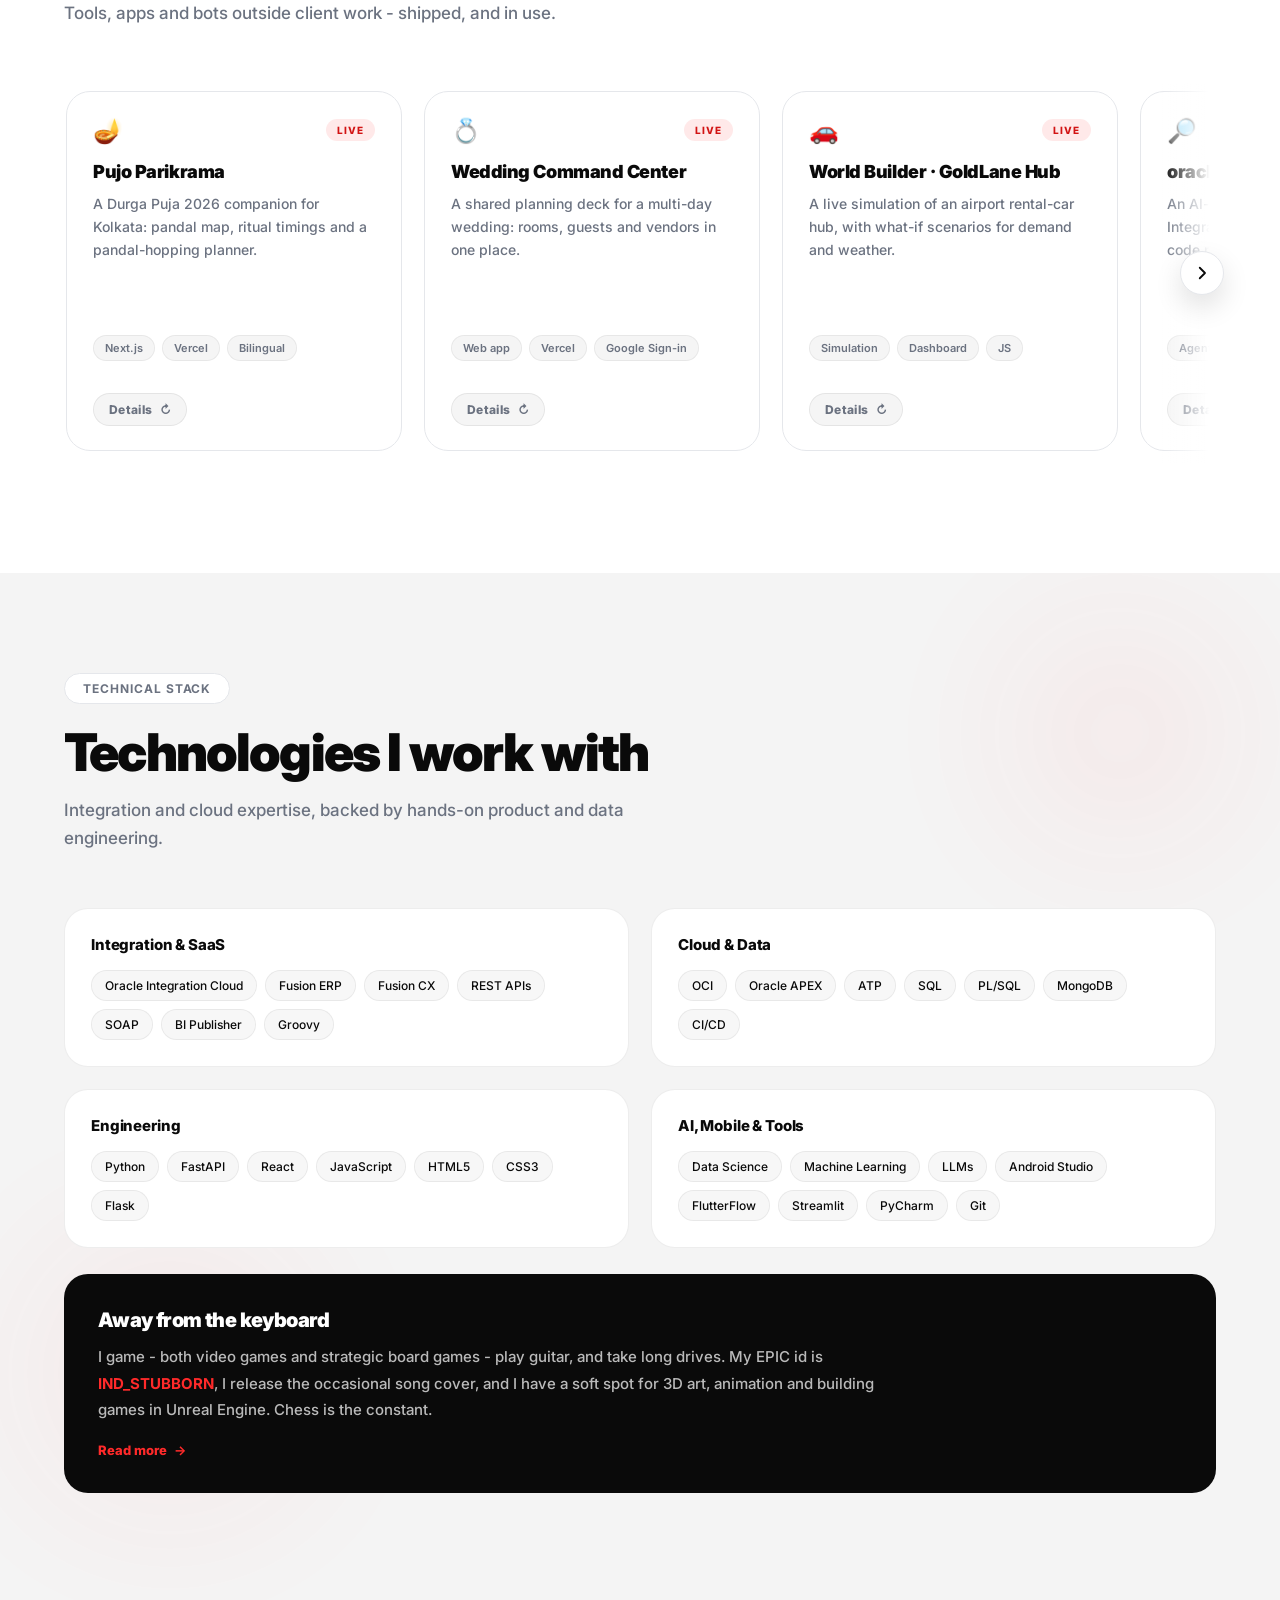
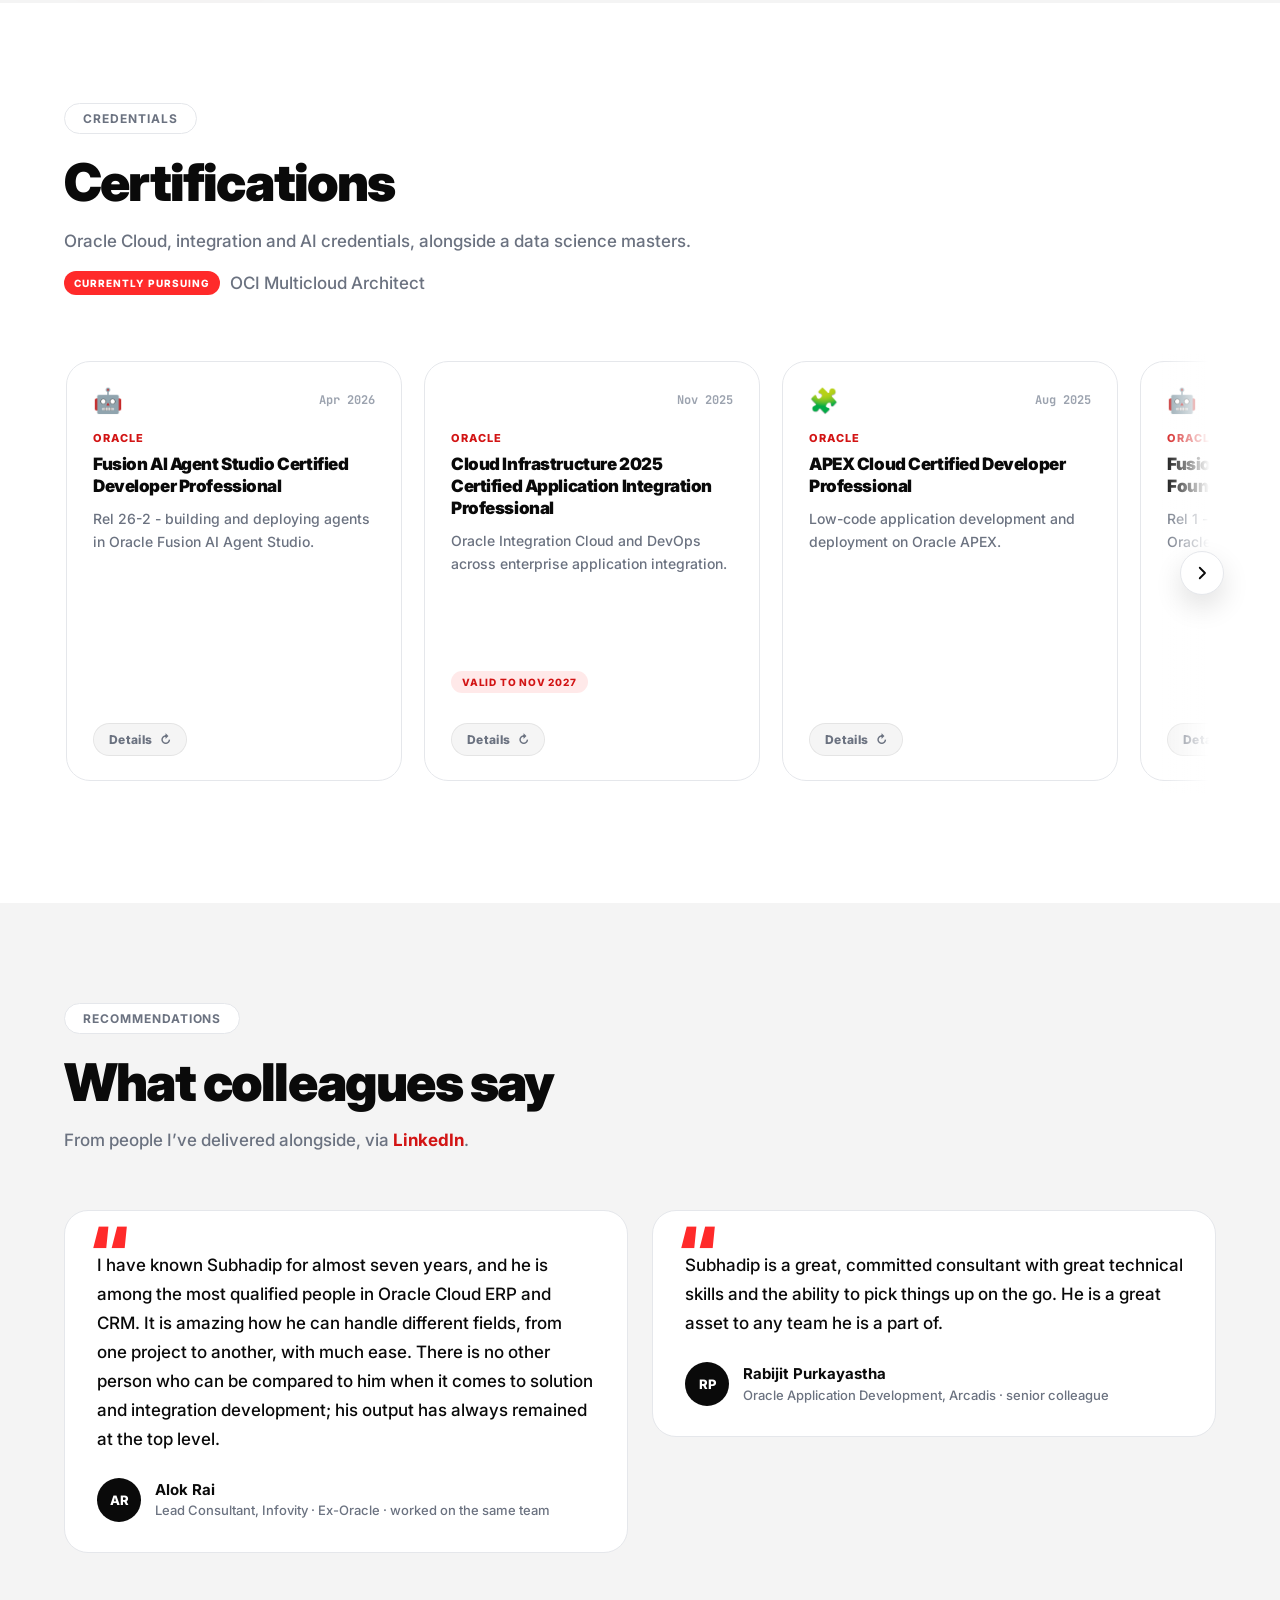
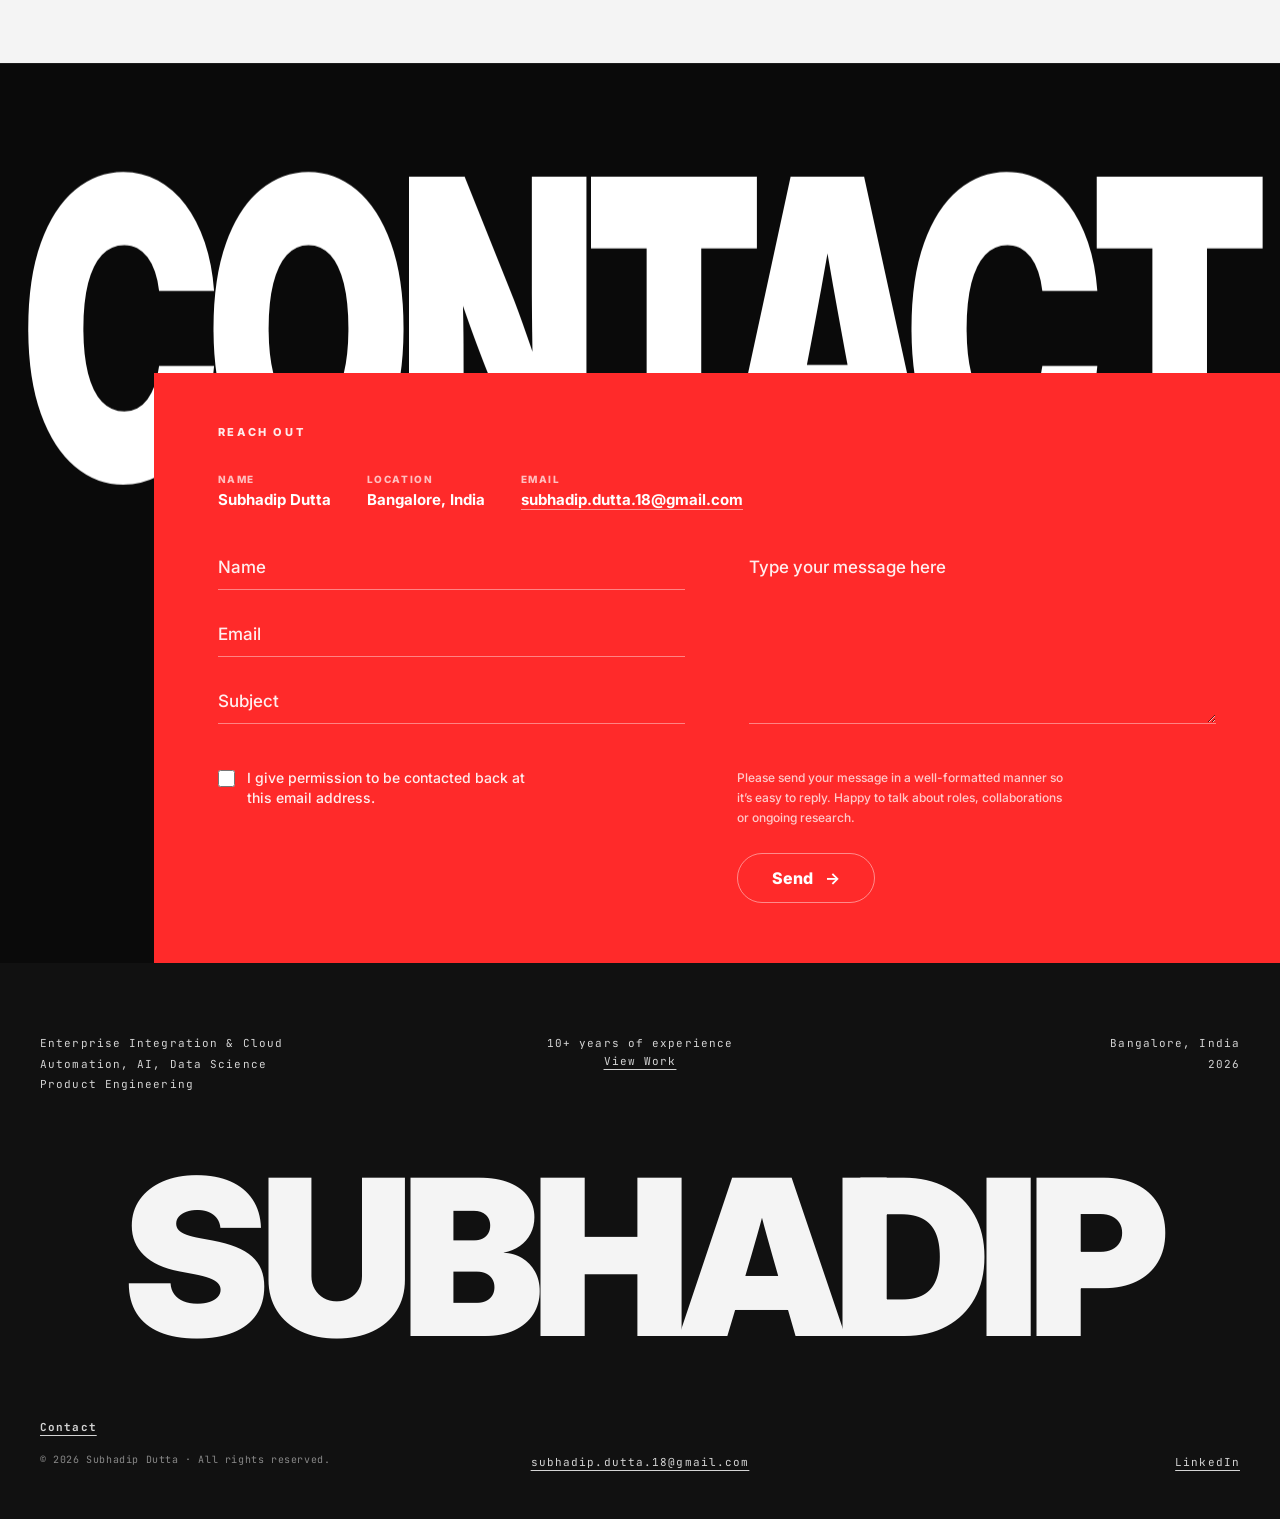
==== commit 4c81a98f: "Add Pujo Parikrama, Wedding Command Center and World Builder to projects Co-Authored-By: Claude Sonn" ====
--- a/index.html
+++ b/index.html
@@ -622,6 +622,81 @@
                     <article class="project flip-card">
                         <div class="flip-inner">
                             <div class="flip-face flip-front">
+                                <div class="project-top"><span class="p-icon">🪔</span><span class="p-state live">Live</span></div>
+                                <div class="flip-body">
+                                    <h3>Pujo Parikrama</h3>
+                                    <p>A Durga Puja 2026 companion for Kolkata: pandal map, ritual timings and a pandal-hopping planner.</p>
+                                    <div class="tags"><span>Next.js</span><span>Vercel</span><span>Bilingual</span></div>
+                                </div>
+                                <button class="flip-btn" type="button" aria-expanded="false">Details <b aria-hidden="true">&#8635;</b></button>
+                            </div>
+
+                            <div class="flip-face flip-back">
+                                <div class="flip-body">
+                                    <h4>Pujo Parikrama</h4>
+                                    <p>Everything for pandal hopping in one place: a live pandal map with crowd levels, Pushpanjali and Sandhi Puja timings, a route planner, and a passport that records every pandal you visit. Daily quizzes, pujo songs and a drum-along dhak keep it playful, in English and Bengali.</p>
+                                </div>
+                                <div class="flip-foot">
+                                    <a href="https://pujo-parikrama.vercel.app/" target="_blank" rel="noopener noreferrer">Visit website <b aria-hidden="true">&rarr;</b></a>
+                                    <button class="flip-btn is-back" type="button">Back <b aria-hidden="true">&#8634;</b></button>
+                                </div>
+                            </div>
+                        </div>
+                    </article>
+
+                    <article class="project flip-card">
+                        <div class="flip-inner">
+                            <div class="flip-face flip-front">
+                                <div class="project-top"><span class="p-icon">💍</span><span class="p-state live">Live</span></div>
+                                <div class="flip-body">
+                                    <h3>Wedding Command Center</h3>
+                                    <p>A shared planning deck for a multi-day wedding: rooms, guests and vendors in one place.</p>
+                                    <div class="tags"><span>Web app</span><span>Vercel</span><span>Google Sign-in</span></div>
+                                </div>
+                                <button class="flip-btn" type="button" aria-expanded="false">Details <b aria-hidden="true">&#8635;</b></button>
+                            </div>
+
+                            <div class="flip-face flip-back">
+                                <div class="flip-body">
+                                    <h4>Wedding Command Center</h4>
+                                    <p>Built to run a four-day family wedding: a room, guest and vendor tracker that the organising family edits together. Sign-in is for organisers only, with events that can be shared by invite, while guests and drivers need no account at all. Light and dark themes included.</p>
+                                </div>
+                                <div class="flip-foot">
+                                    <a href="https://wedding-command-center-orcin.vercel.app/" target="_blank" rel="noopener noreferrer">Visit app <b aria-hidden="true">&rarr;</b></a>
+                                    <button class="flip-btn is-back" type="button">Back <b aria-hidden="true">&#8634;</b></button>
+                                </div>
+                            </div>
+                        </div>
+                    </article>
+
+                    <article class="project flip-card">
+                        <div class="flip-inner">
+                            <div class="flip-face flip-front">
+                                <div class="project-top"><span class="p-icon">🚗</span><span class="p-state live">Live</span></div>
+                                <div class="flip-body">
+                                    <h3>World Builder &middot; GoldLane Hub</h3>
+                                    <p>A live simulation of an airport rental-car hub, with what-if scenarios for demand and weather.</p>
+                                    <div class="tags"><span>Simulation</span><span>Dashboard</span><span>JS</span></div>
+                                </div>
+                                <button class="flip-btn" type="button" aria-expanded="false">Details <b aria-hidden="true">&#8635;</b></button>
+                            </div>
+
+                            <div class="flip-face flip-back">
+                                <div class="flip-body">
+                                    <h4>World Builder &middot; GoldLane Hub</h4>
+                                    <p>A digital twin of a rental-car operation: vehicles move from return and inspection through wash, charging and fuel to the ready lot and exit gate, while a process tracker and fleet table follow every car. Change the weather, time of day or demand surge and watch turnaround time, utilisation and EV charge respond.</p>
+                                </div>
+                                <div class="flip-foot">
+                                    <a href="https://subhadipgithub.github.io/World-Builder/" target="_blank" rel="noopener noreferrer">Visit website <b aria-hidden="true">&rarr;</b></a>
+                                    <button class="flip-btn is-back" type="button">Back <b aria-hidden="true">&#8634;</b></button>
+                                </div>
+                            </div>
+                        </div>
+                    </article>
+
+                    <article class="project flip-card">
+                        <div class="flip-inner">
+                            <div class="flip-face flip-front">
                                 <div class="project-top"><span class="p-icon">🔎</span><span class="p-state live">In use</span></div>
                                 <div class="flip-body">
                                     <h3>oracle-codepack-review</h3>
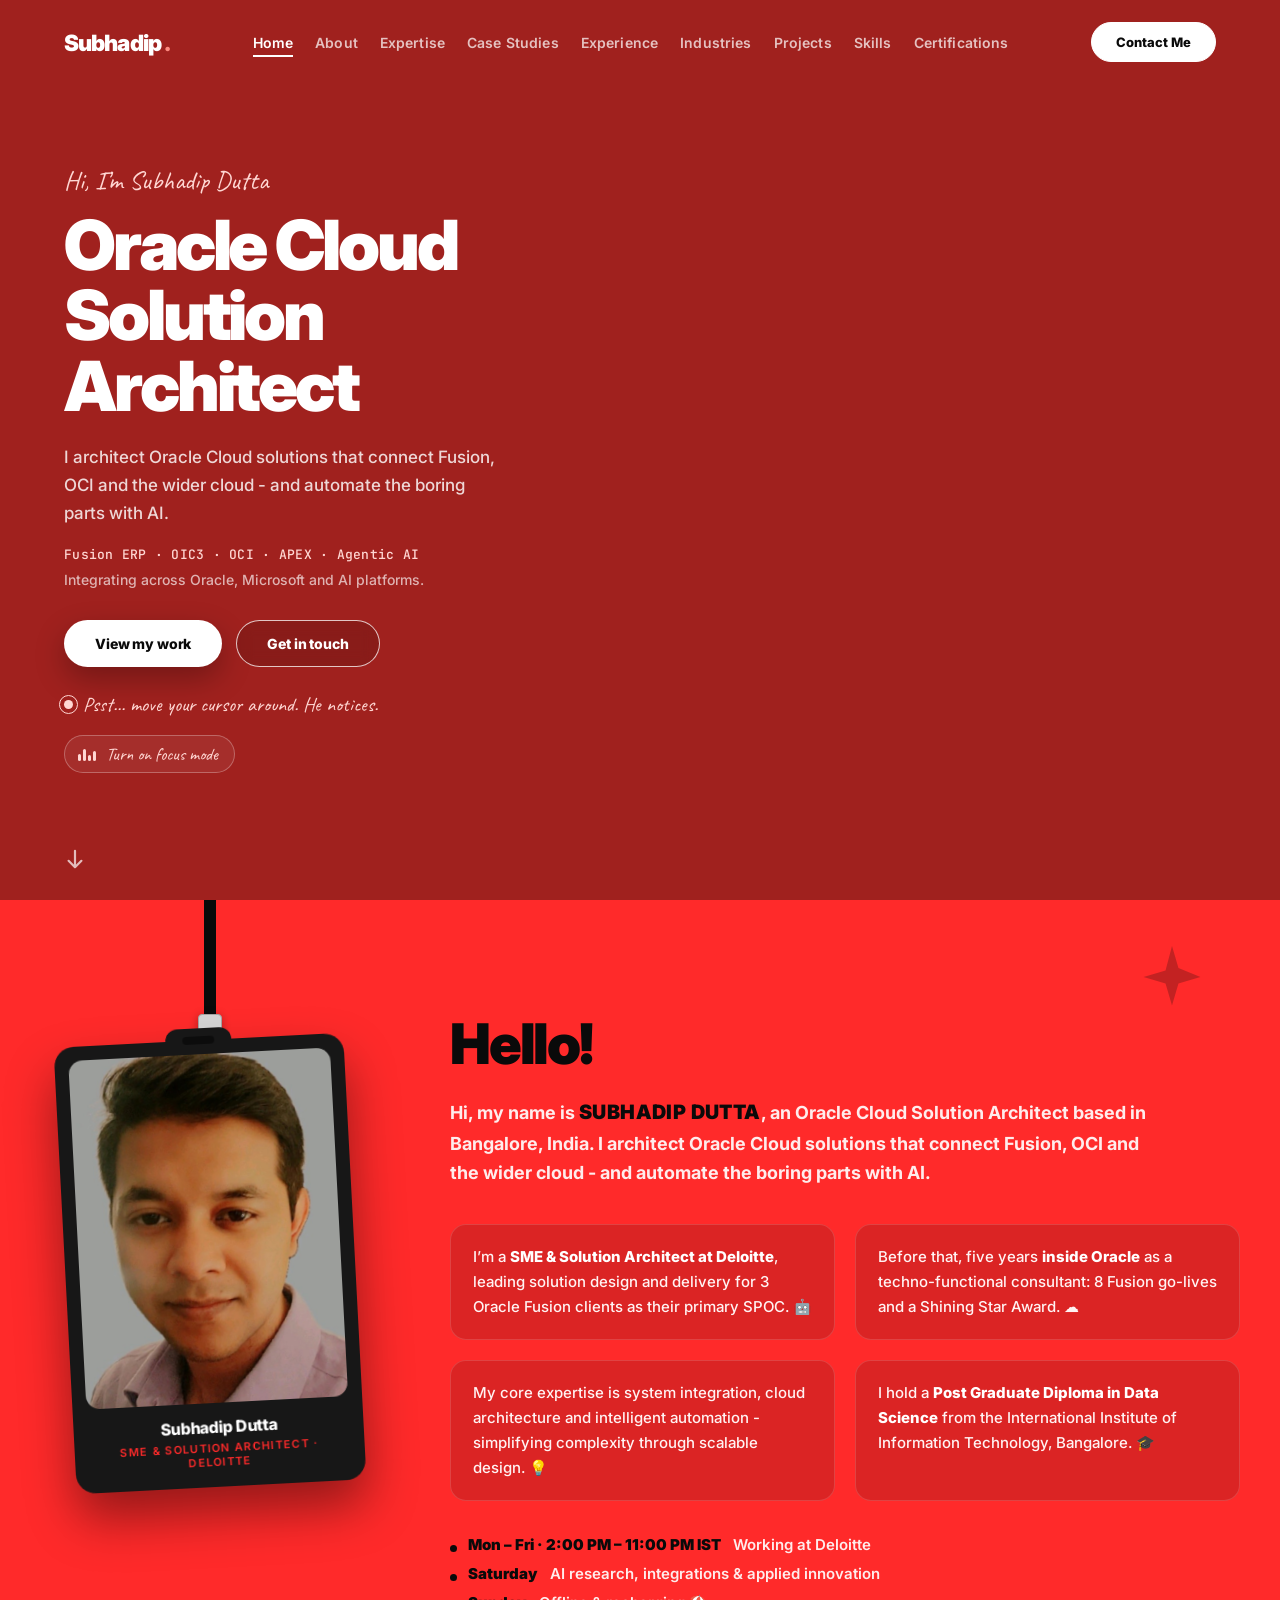
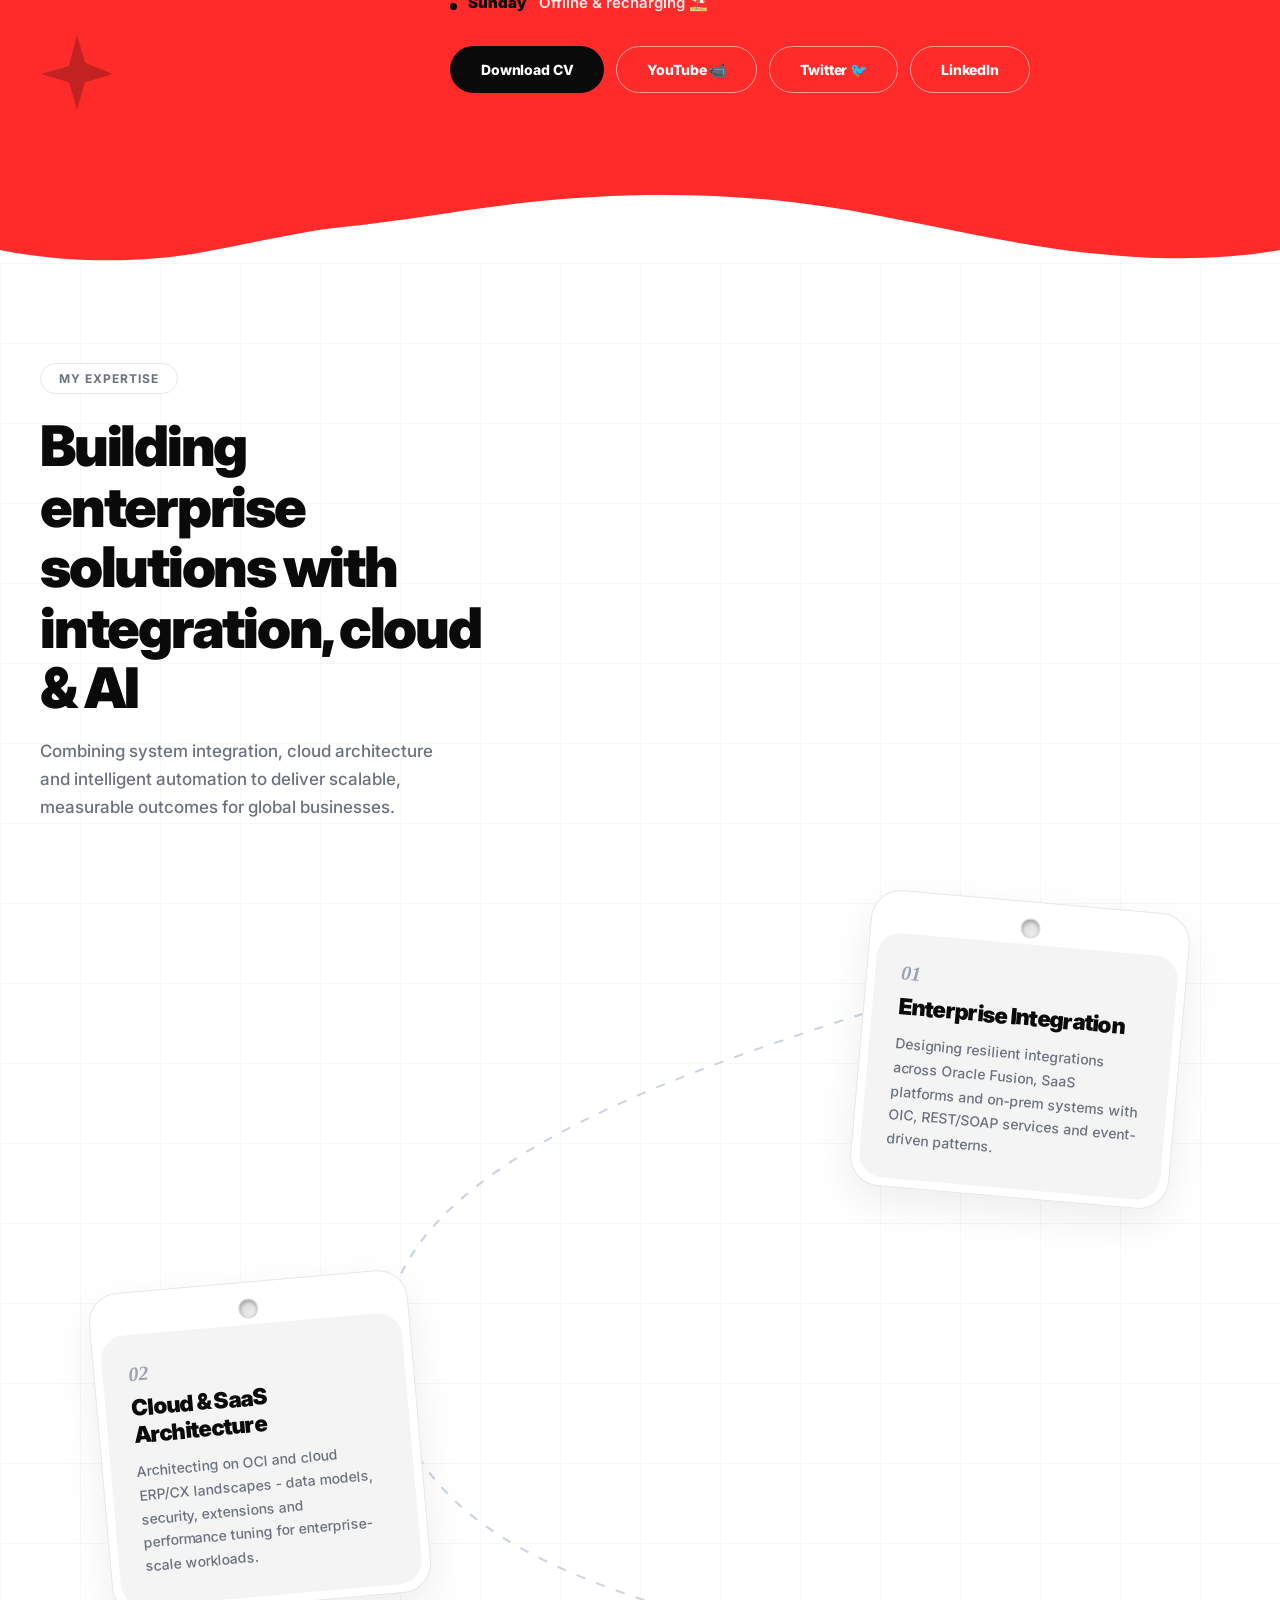
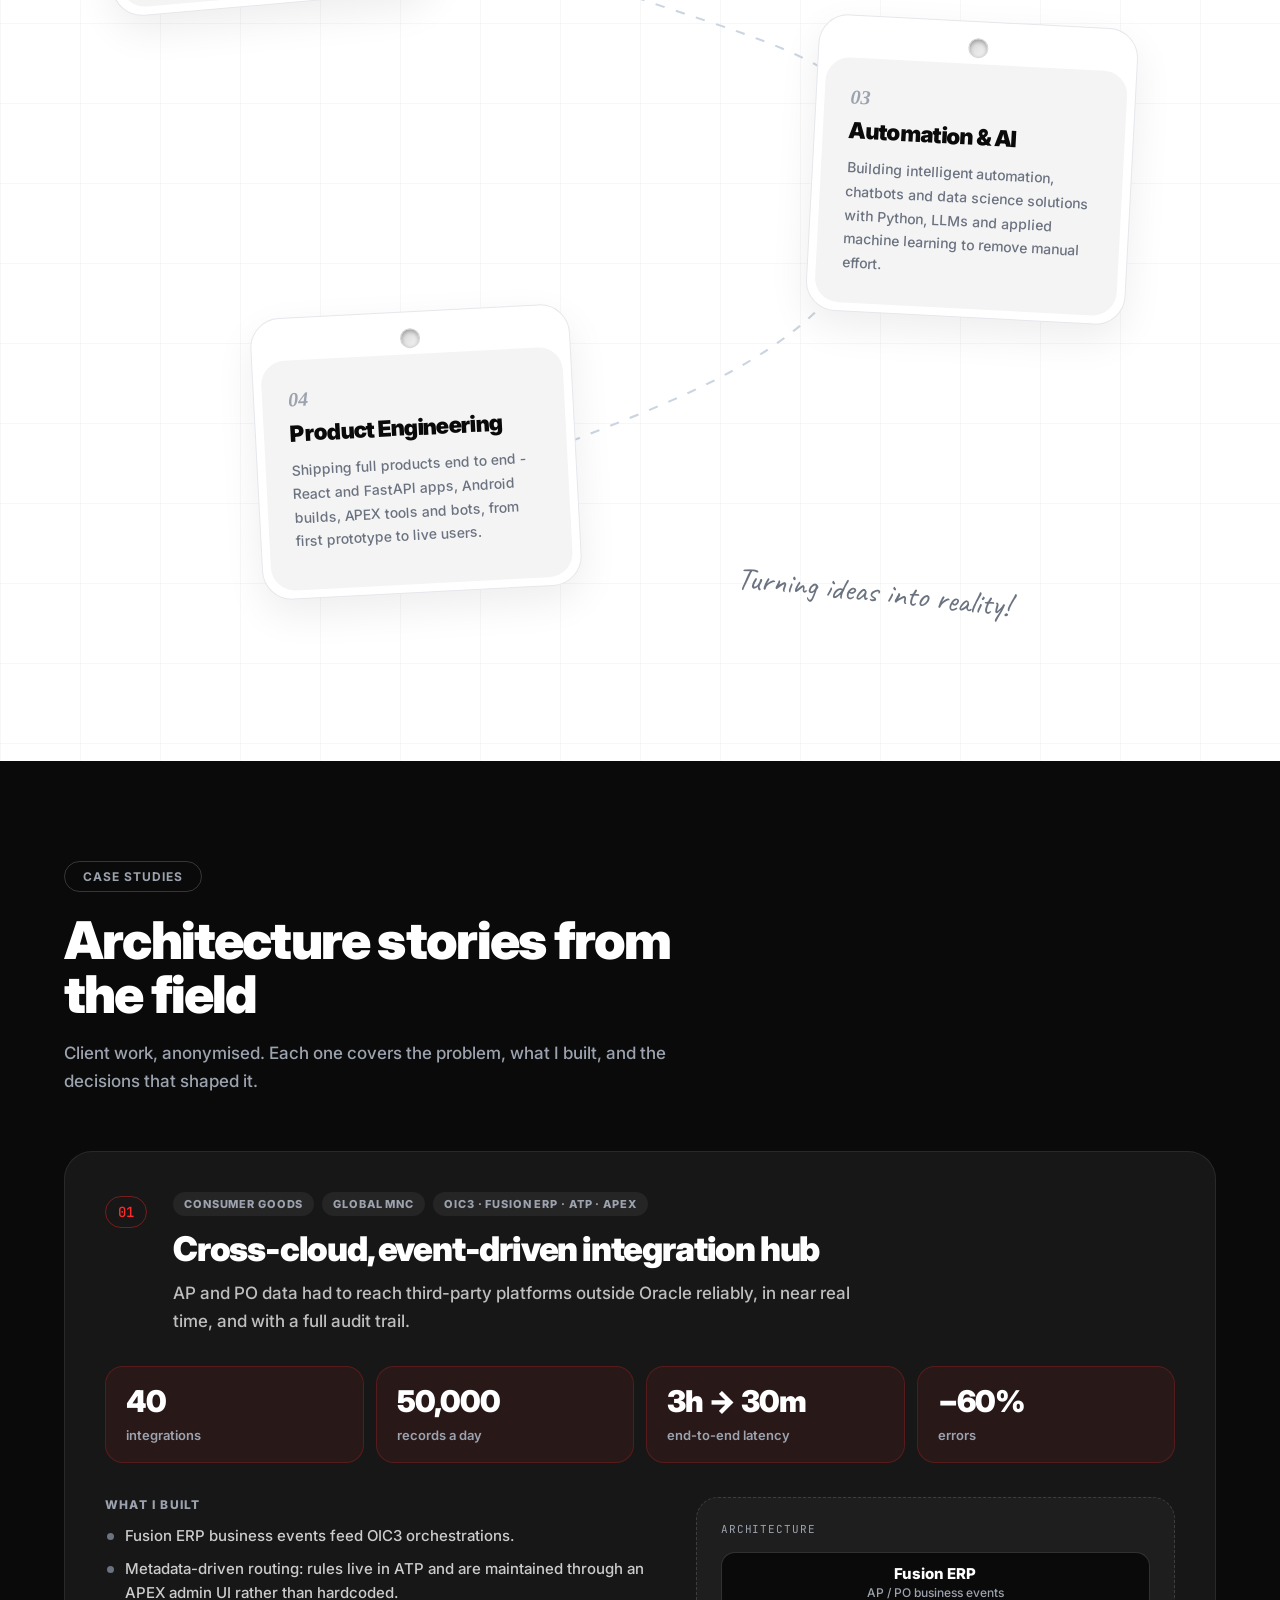
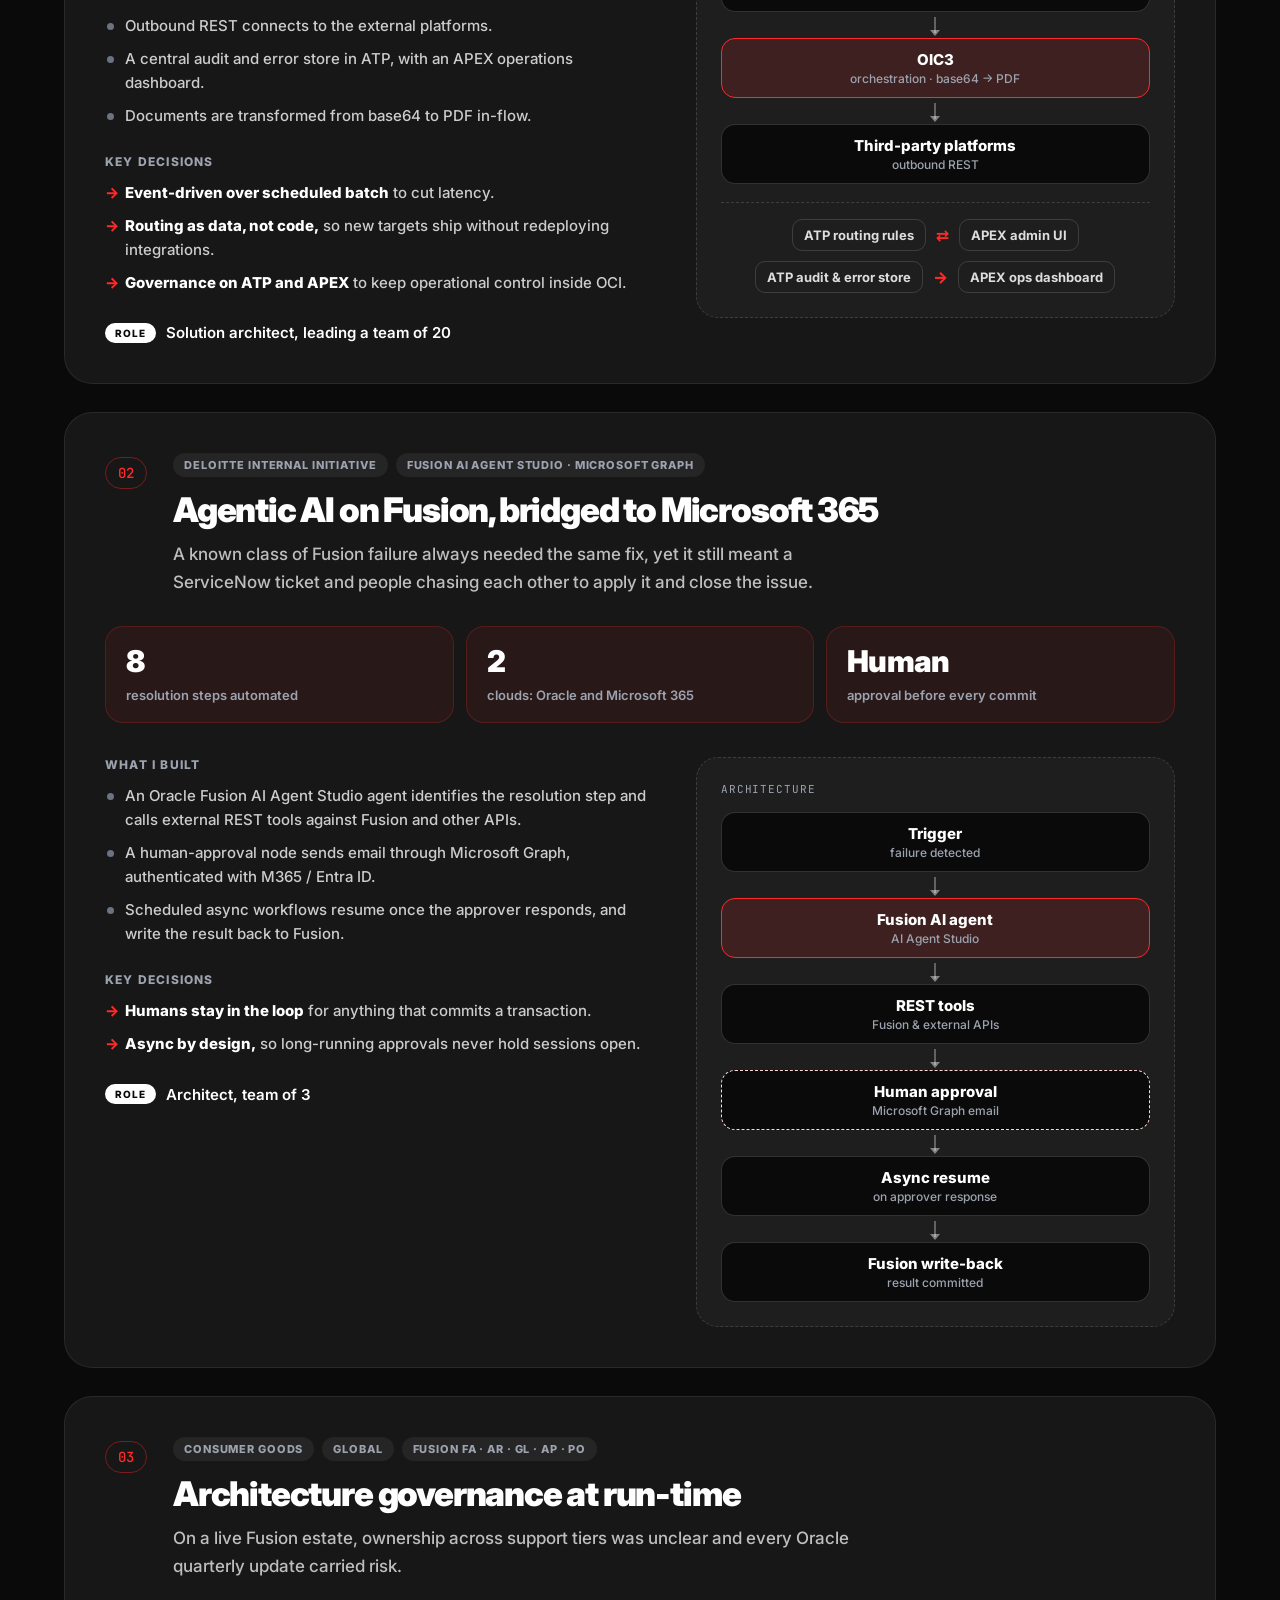
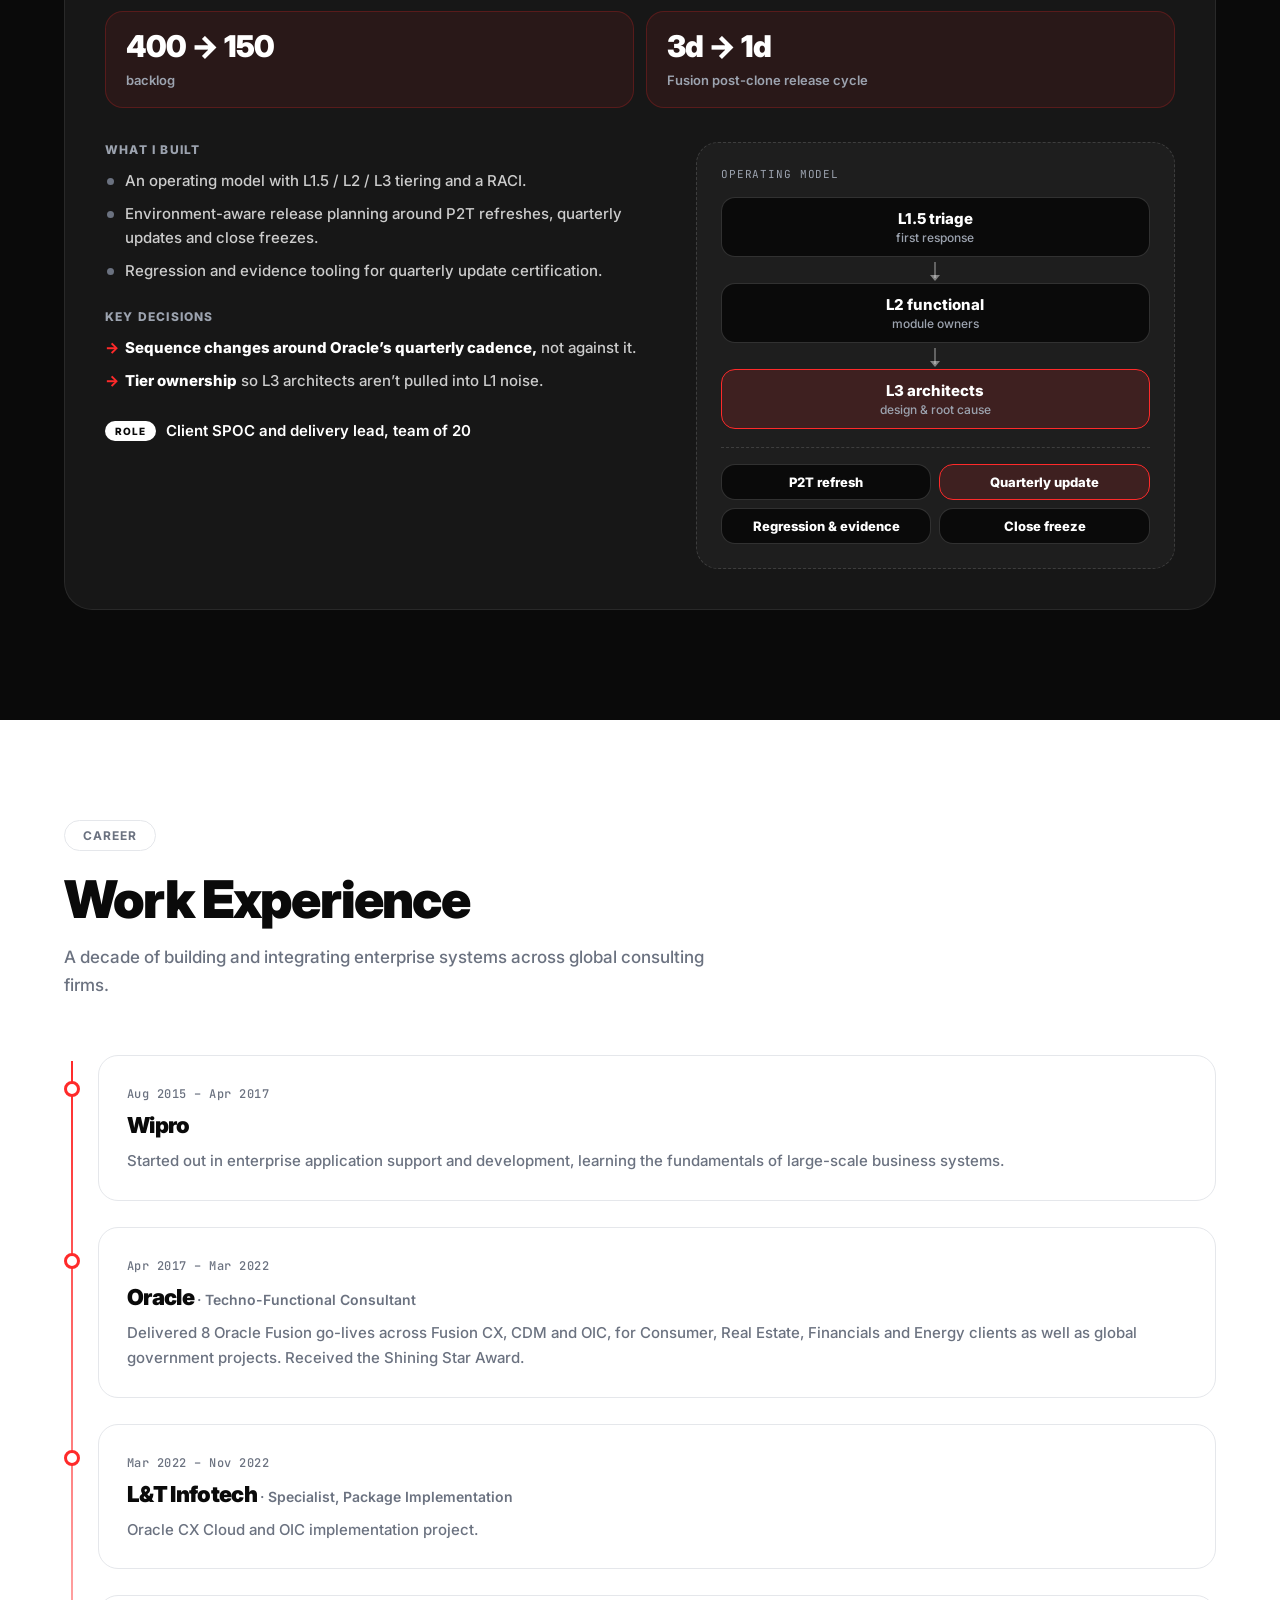
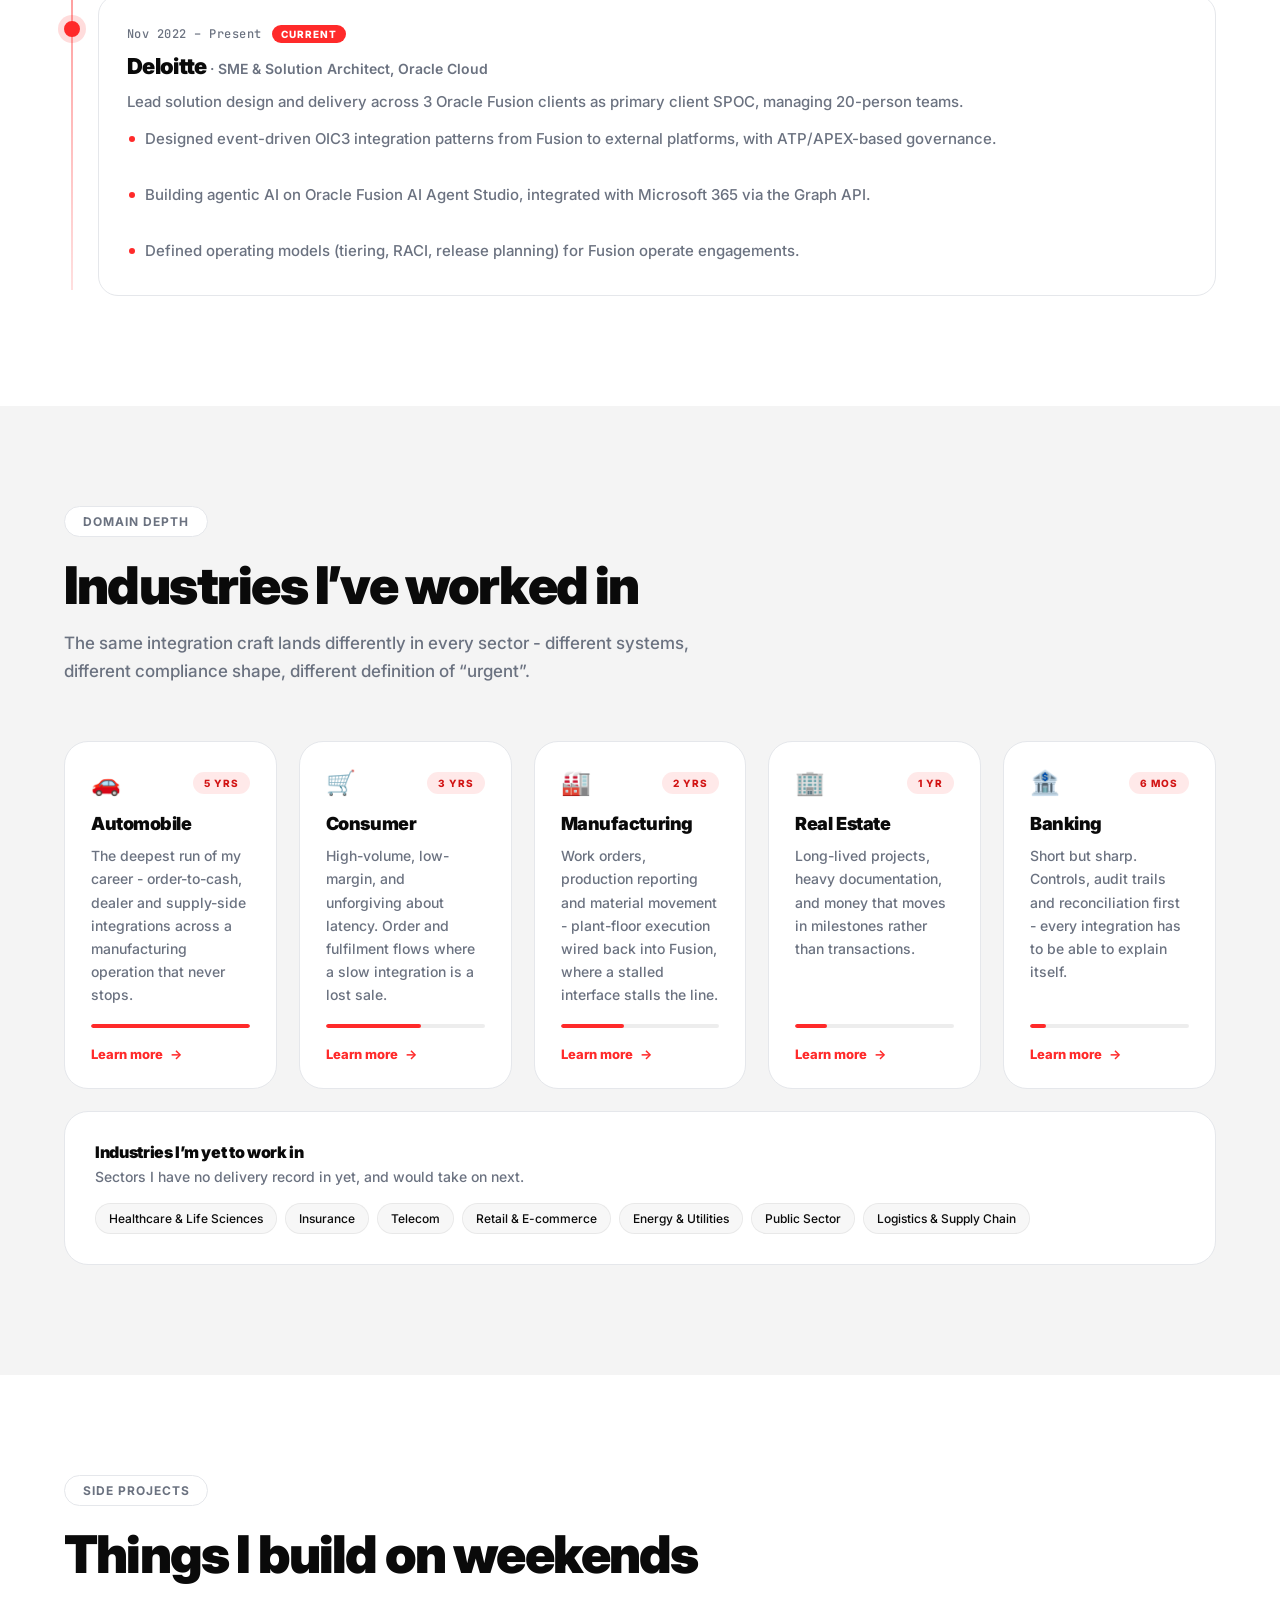
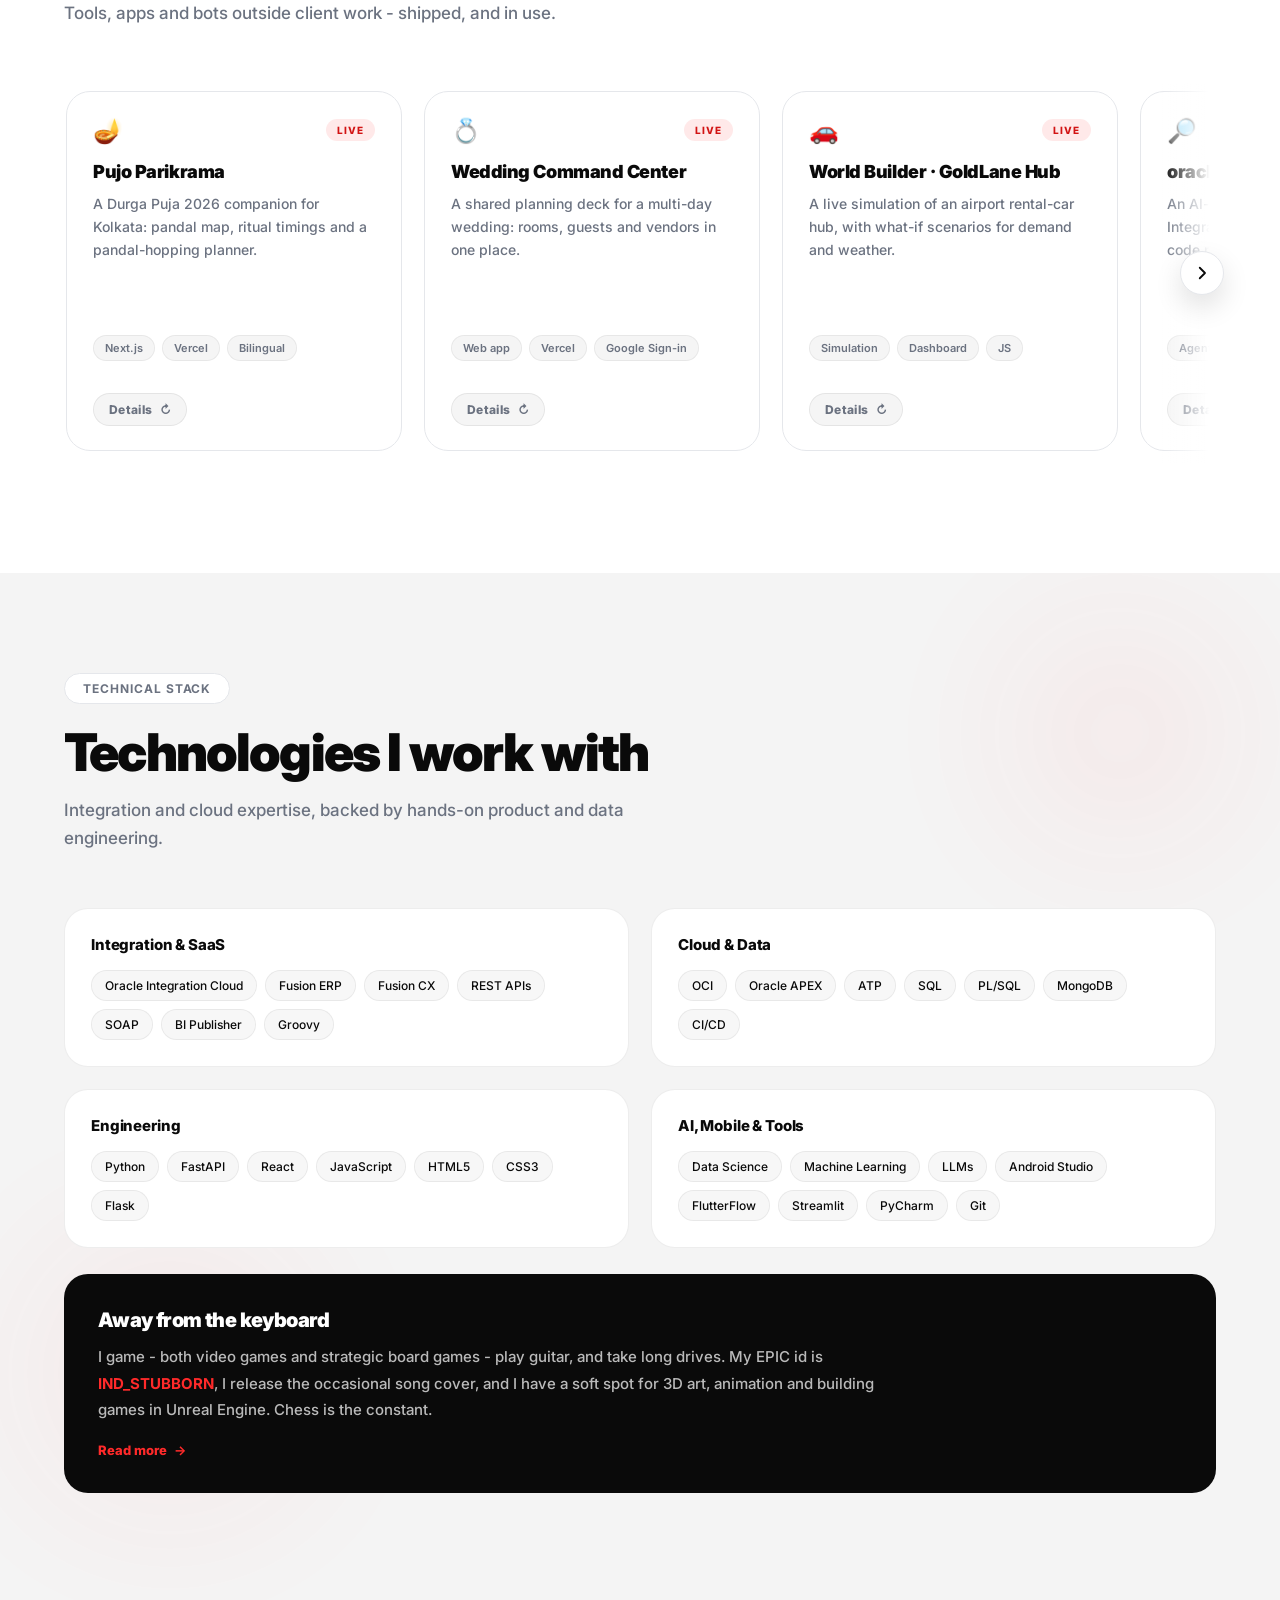
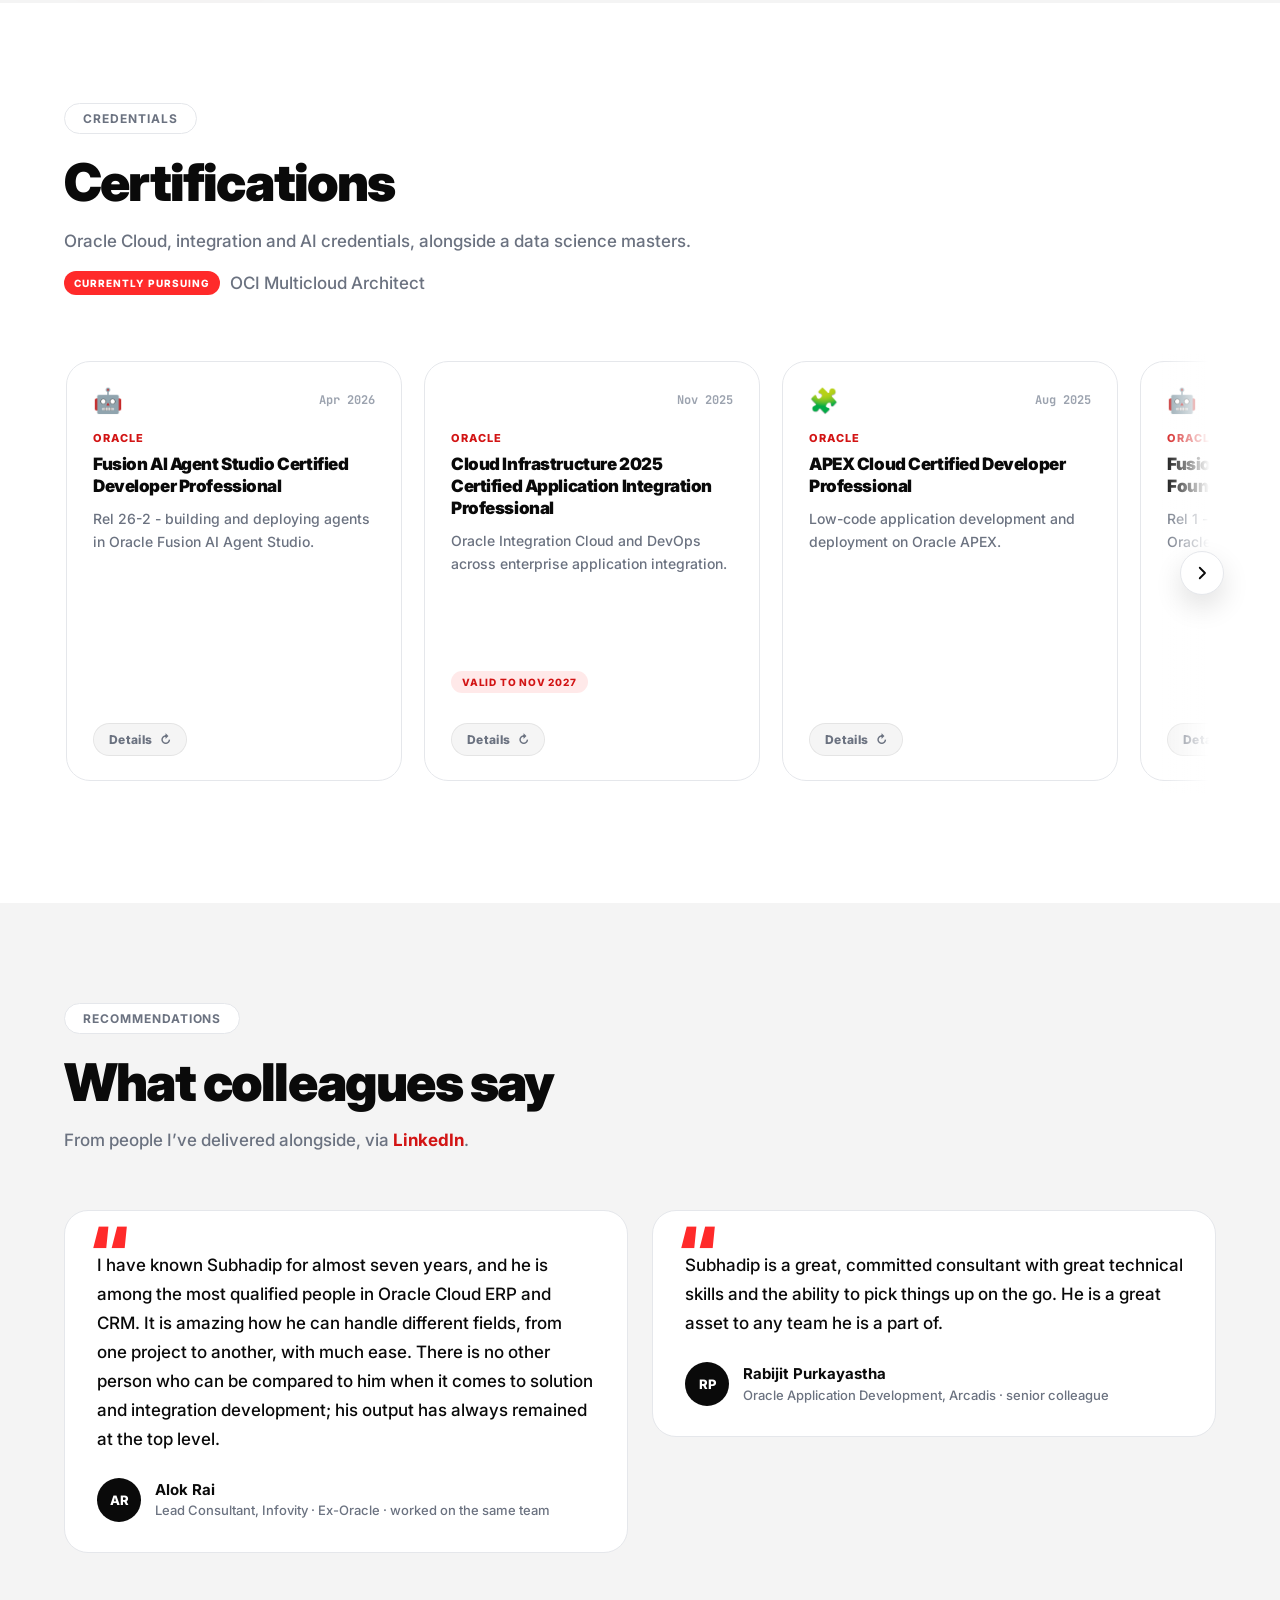
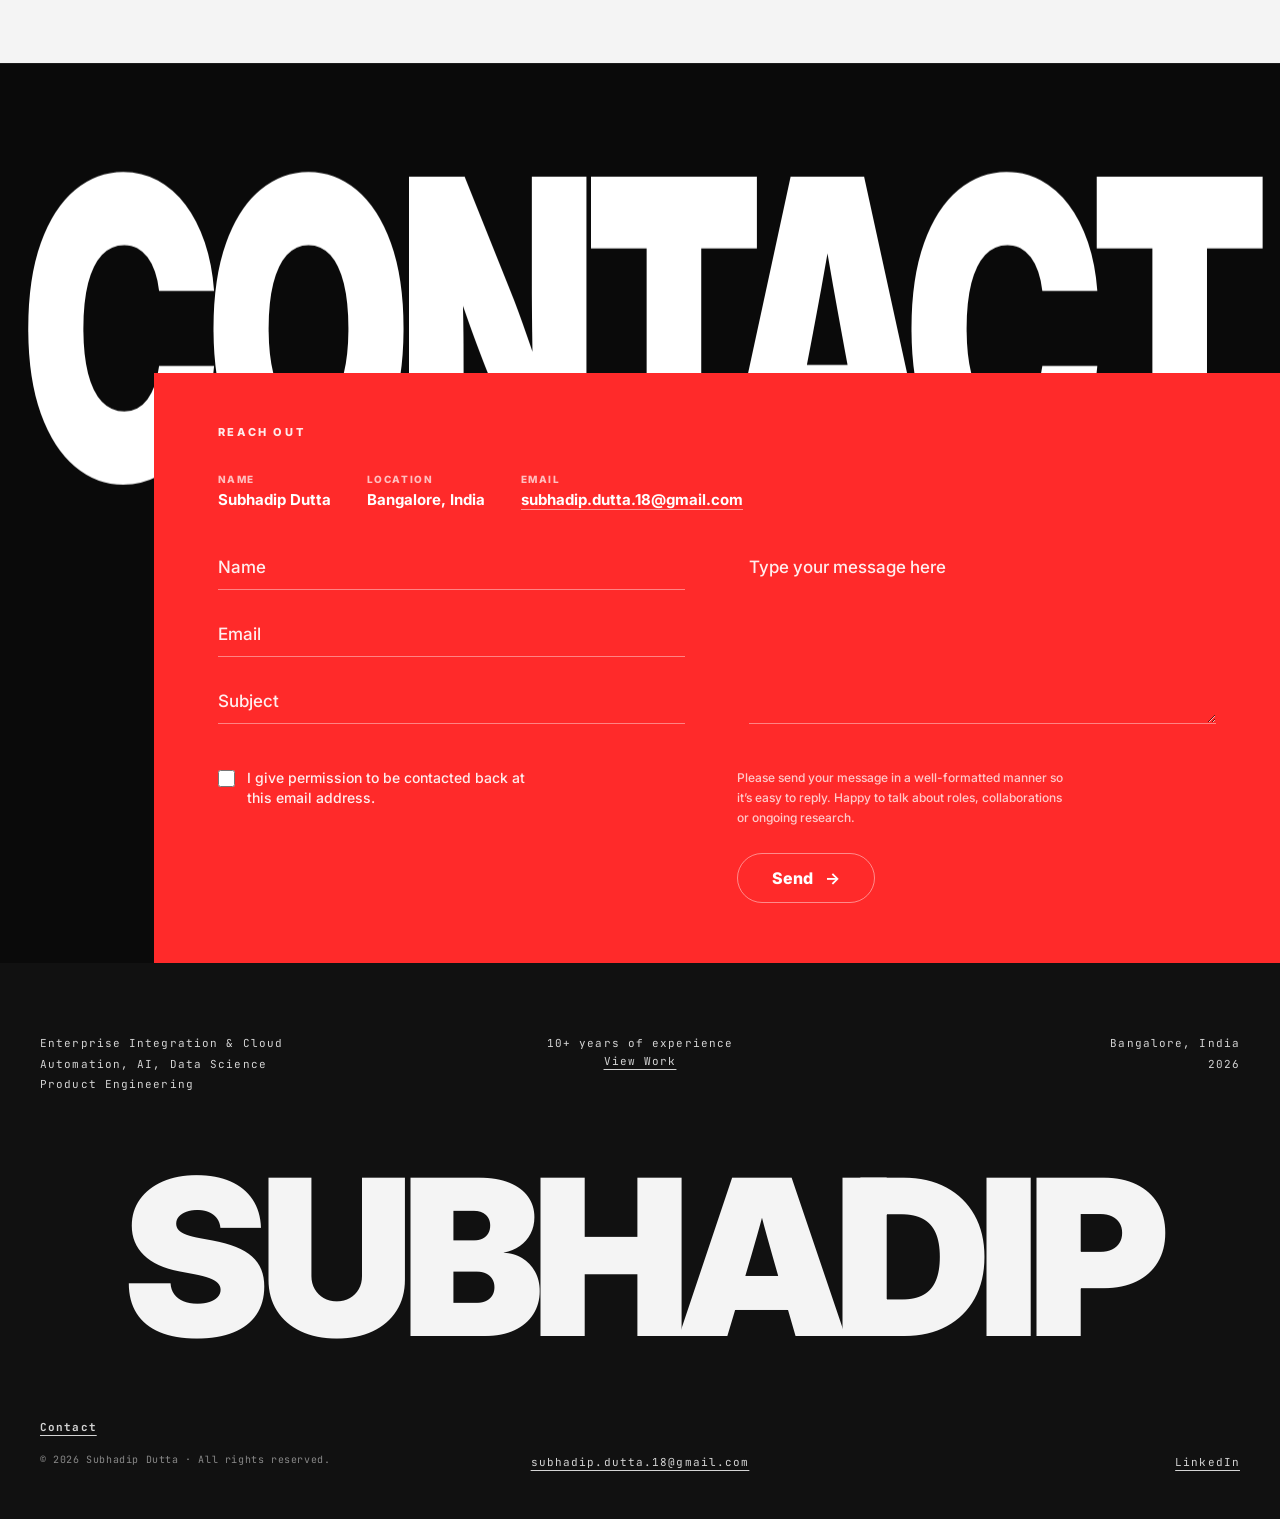
==== commit b518490f: "fix: update World Builder link to correct URL" ====
--- a/index.html
+++ b/index.html
@@ -687,7 +687,7 @@
                                     <p>A digital twin of a rental-car operation: vehicles move from return and inspection through wash, charging and fuel to the ready lot and exit gate, while a process tracker and fleet table follow every car. Change the weather, time of day or demand surge and watch turnaround time, utilisation and EV charge respond.</p>
                                 </div>
                                 <div class="flip-foot">
-                                    <a href="https://subhadipgithub.github.io/World-Builder/" target="_blank" rel="noopener noreferrer">Visit website <b aria-hidden="true">&rarr;</b></a>
+                                    <a href="https://subhadipgithub.github.io/World-Builder-Car-Rental-Sim/" target="_blank" rel="noopener noreferrer">Visit website <b aria-hidden="true">&rarr;</b></a>
                                     <button class="flip-btn is-back" type="button">Back <b aria-hidden="true">&#8634;</b></button>
                                 </div>
                             </div>
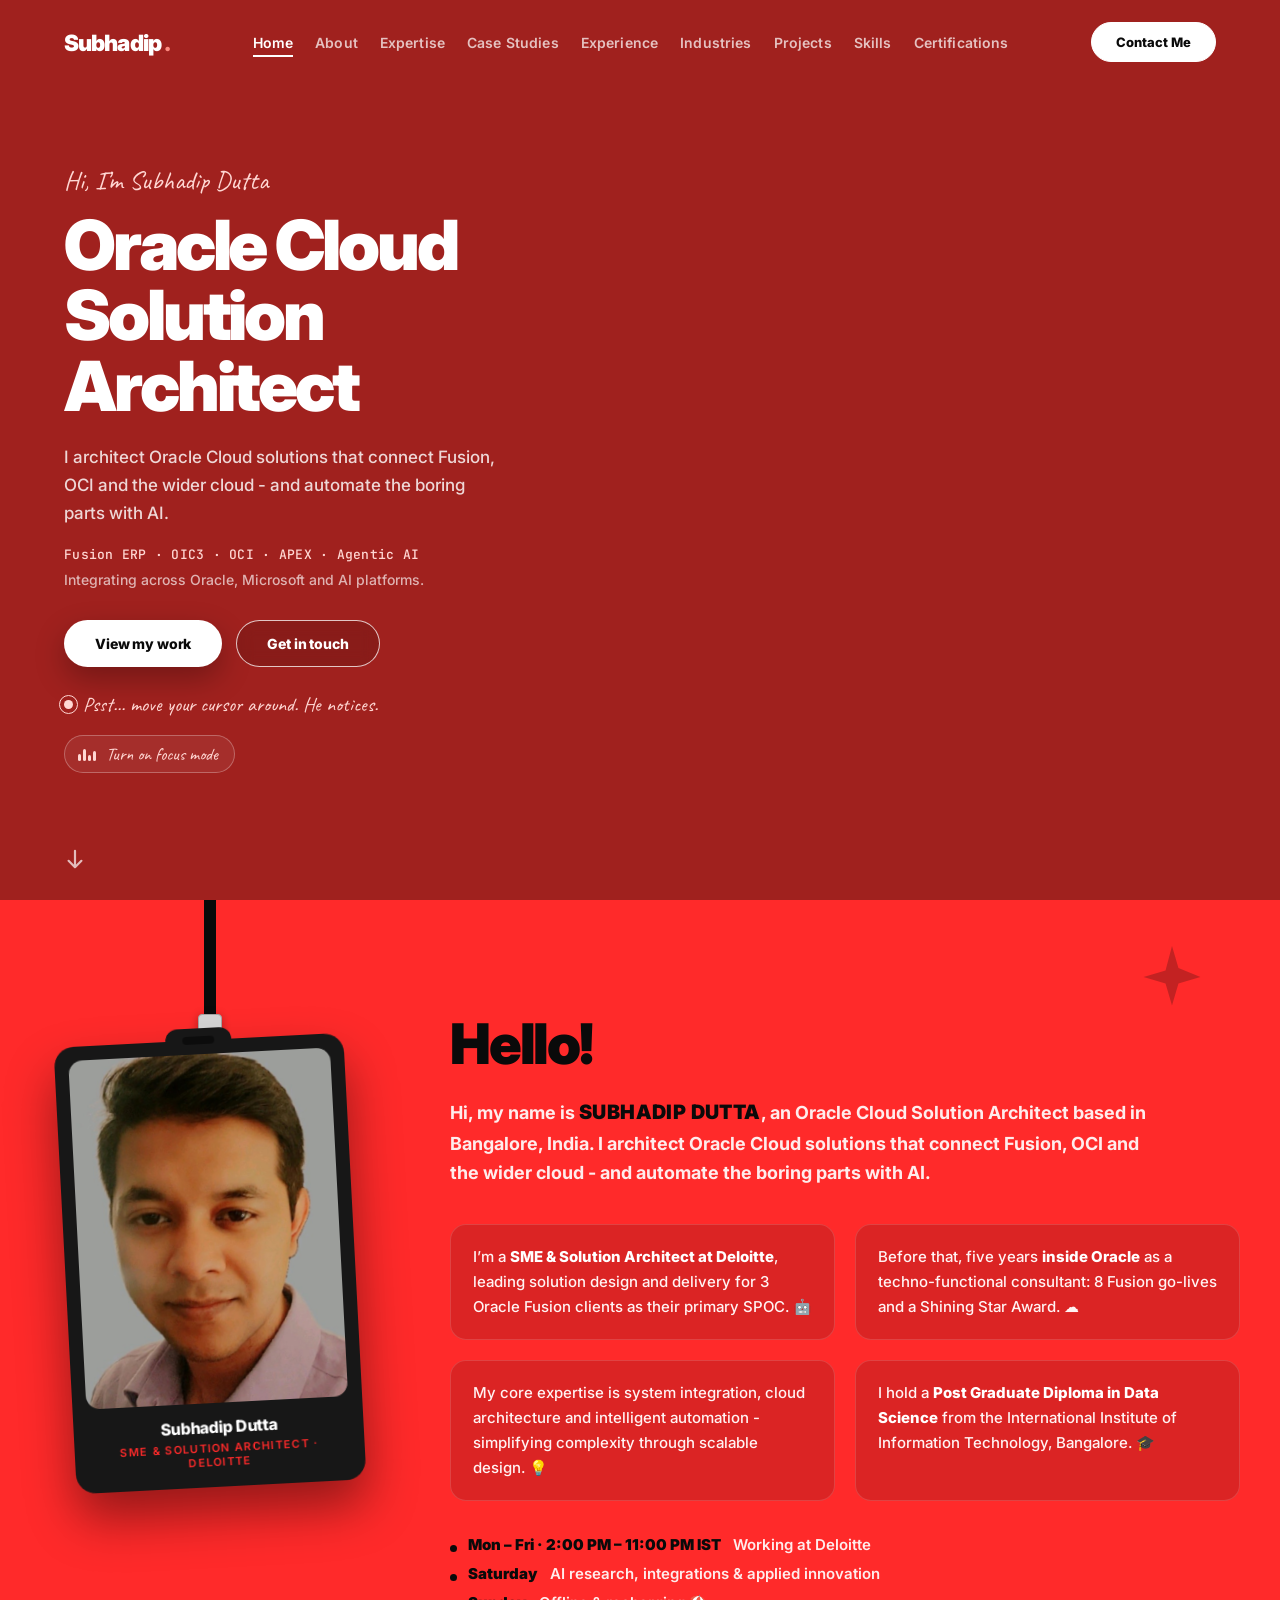
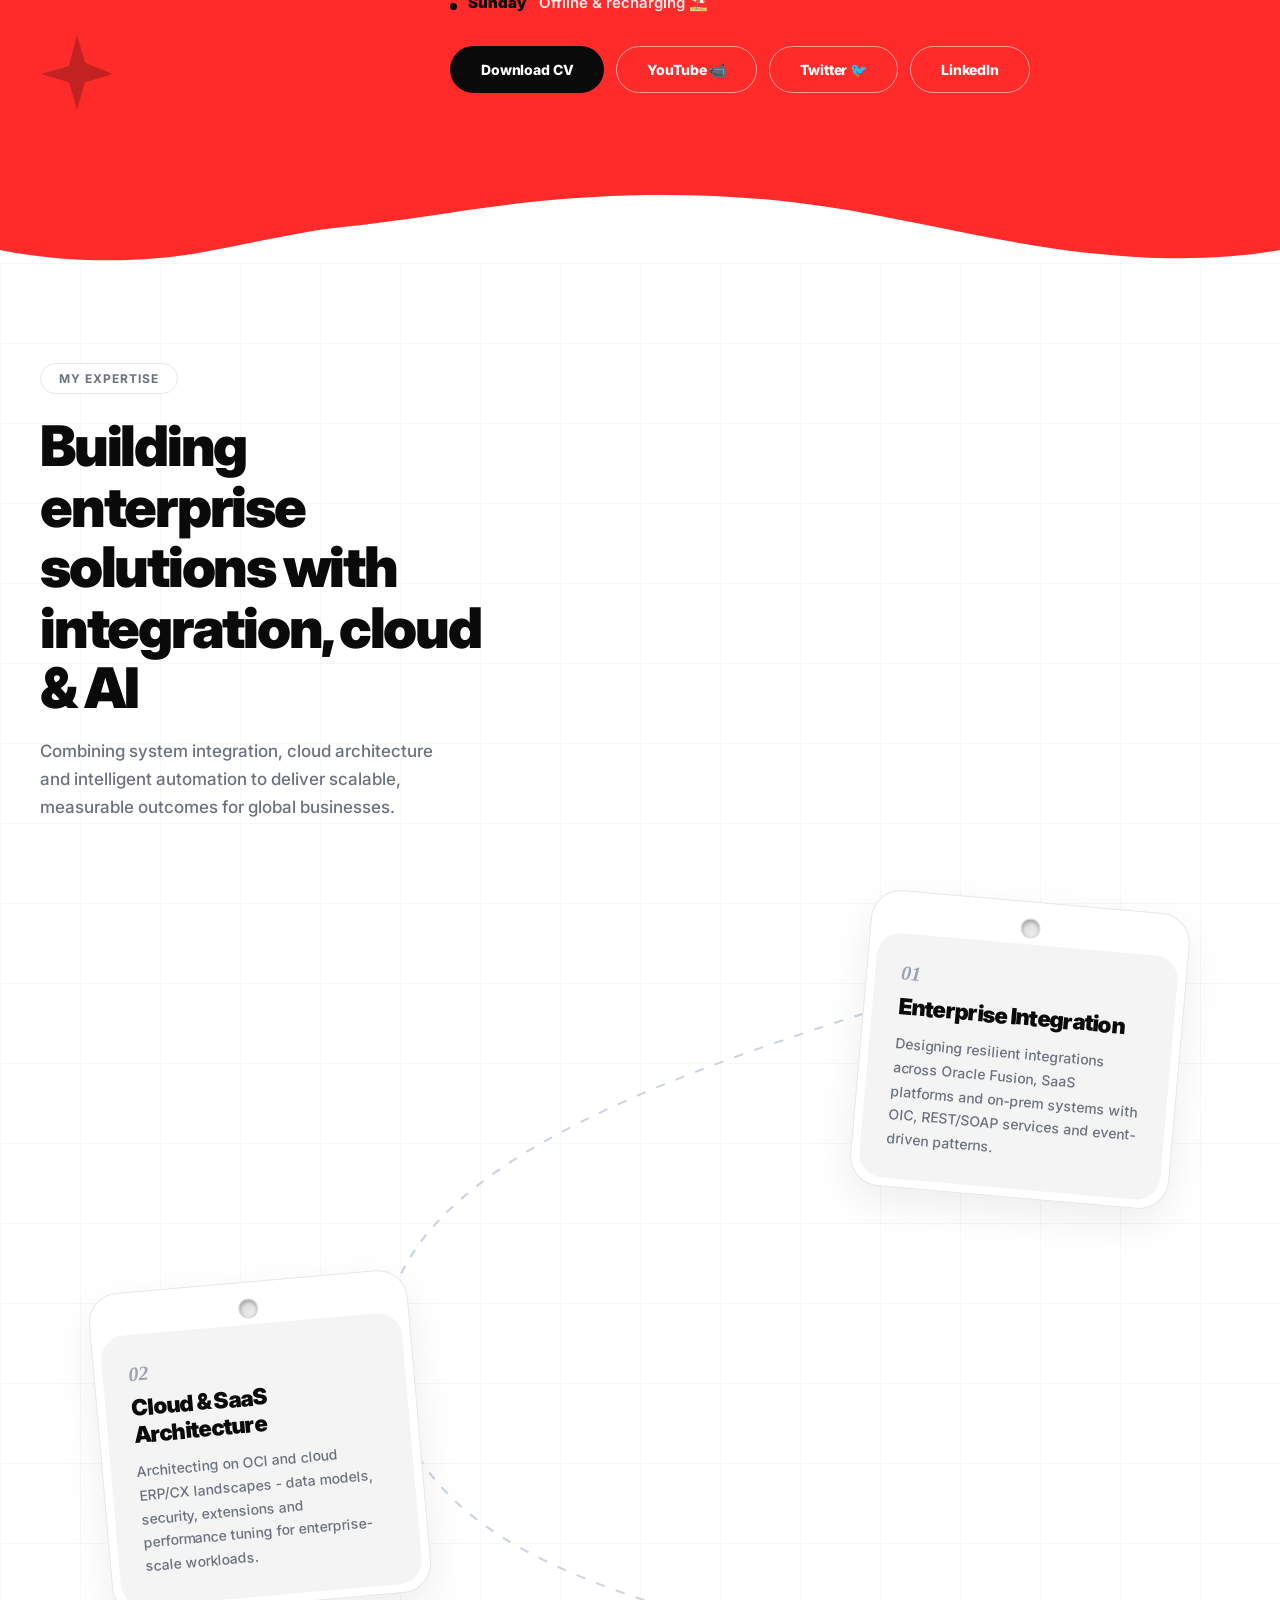
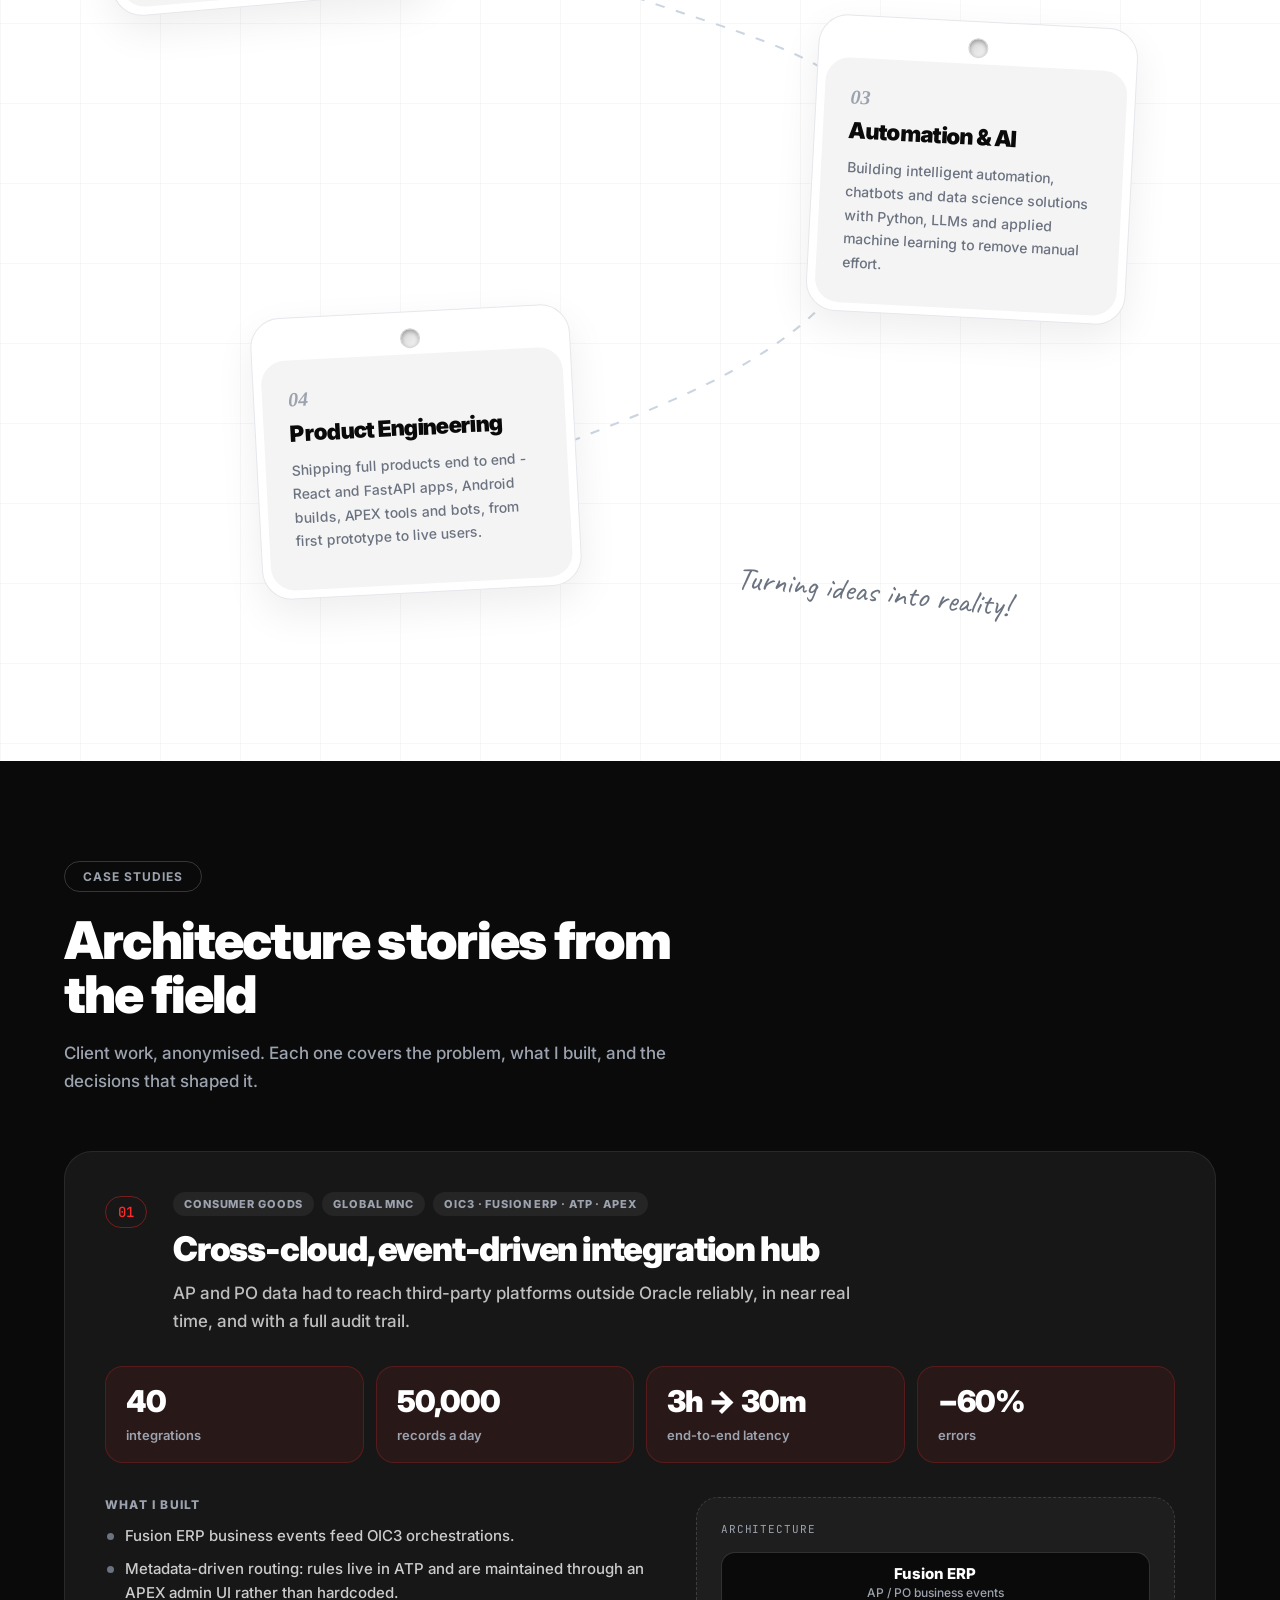
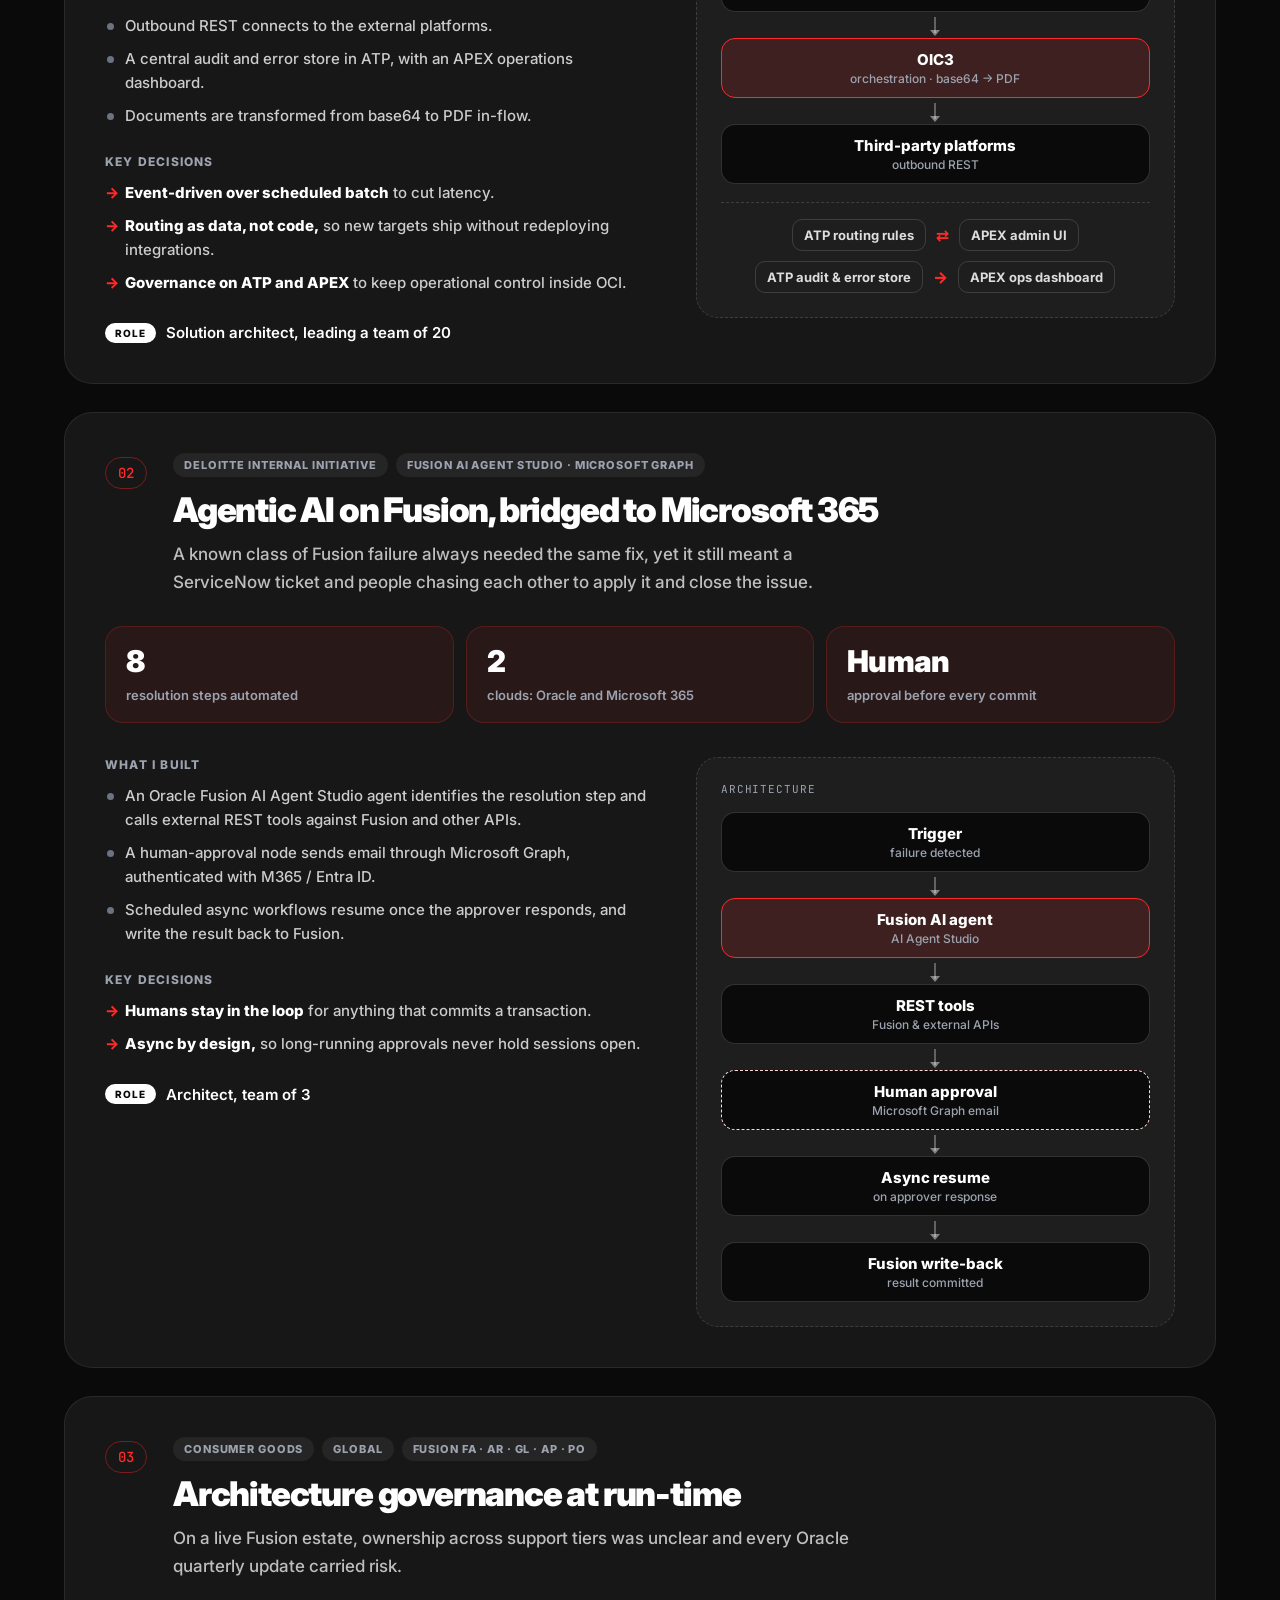
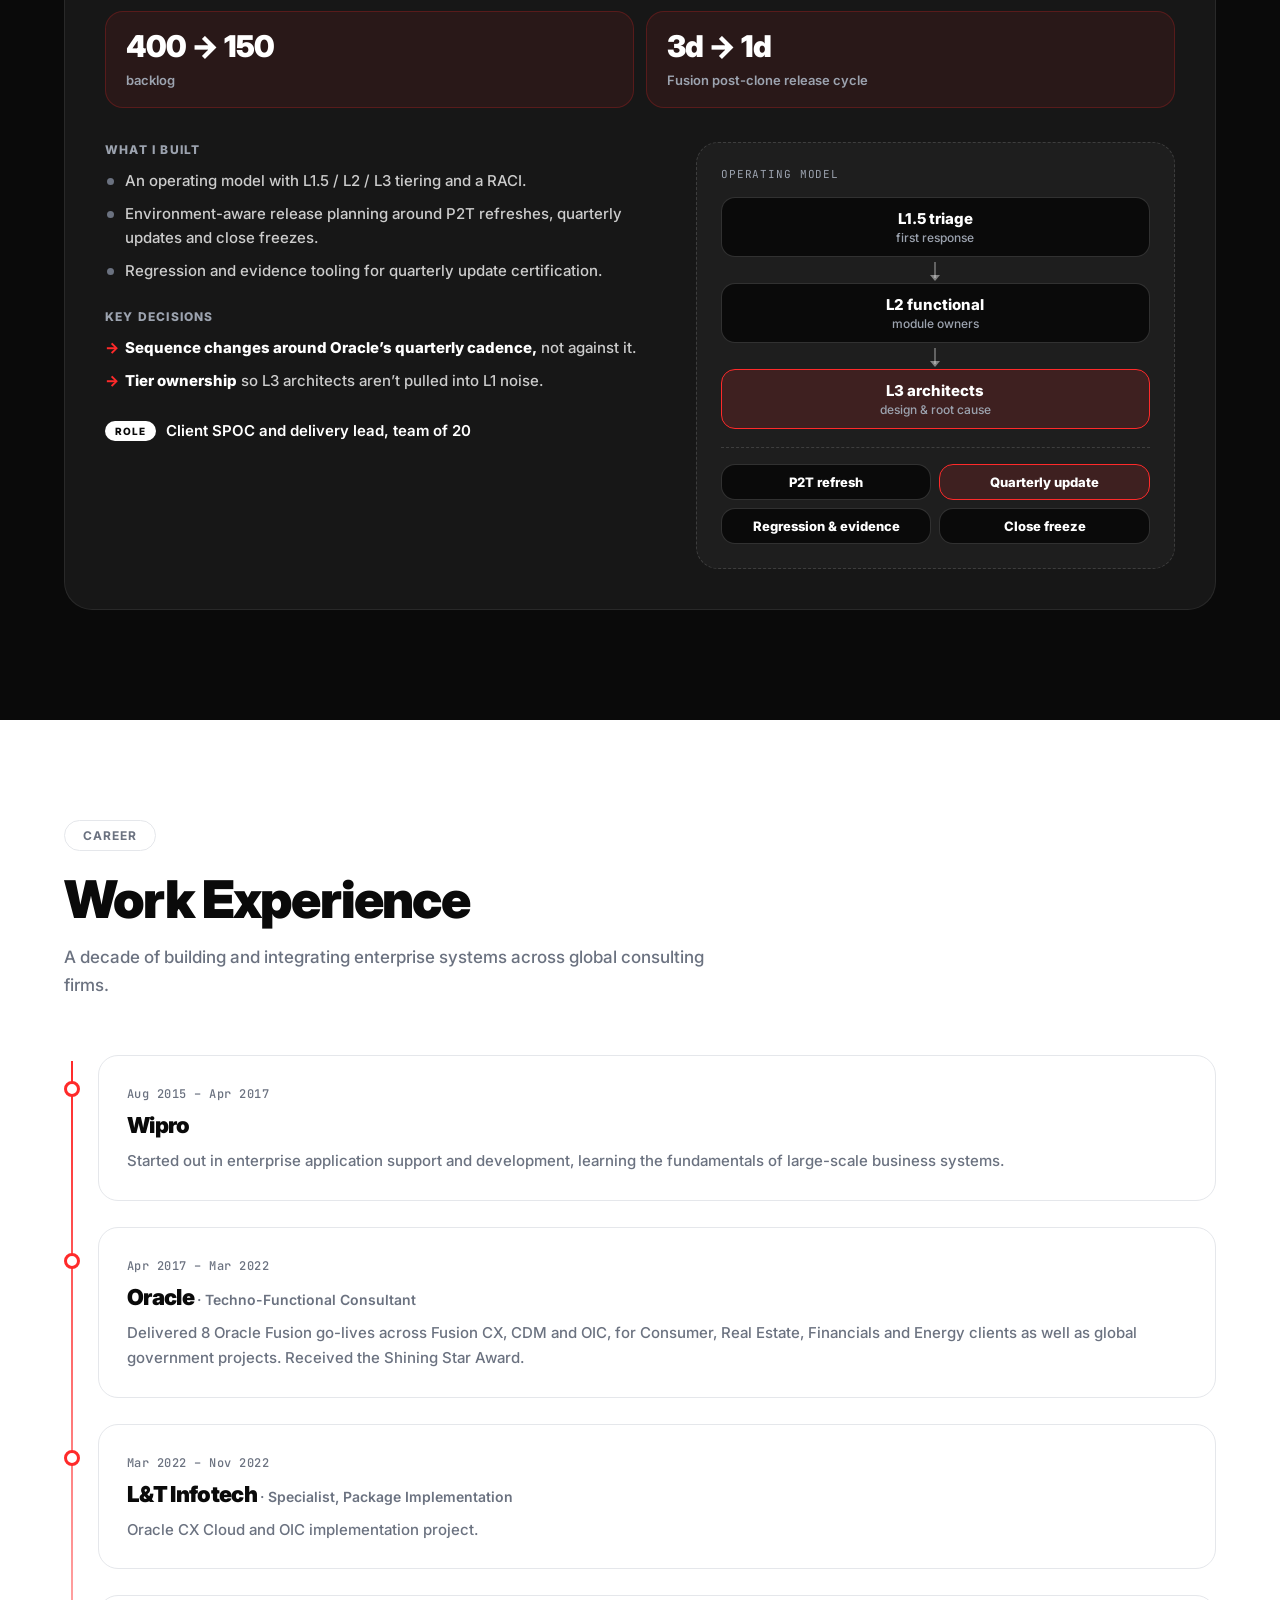
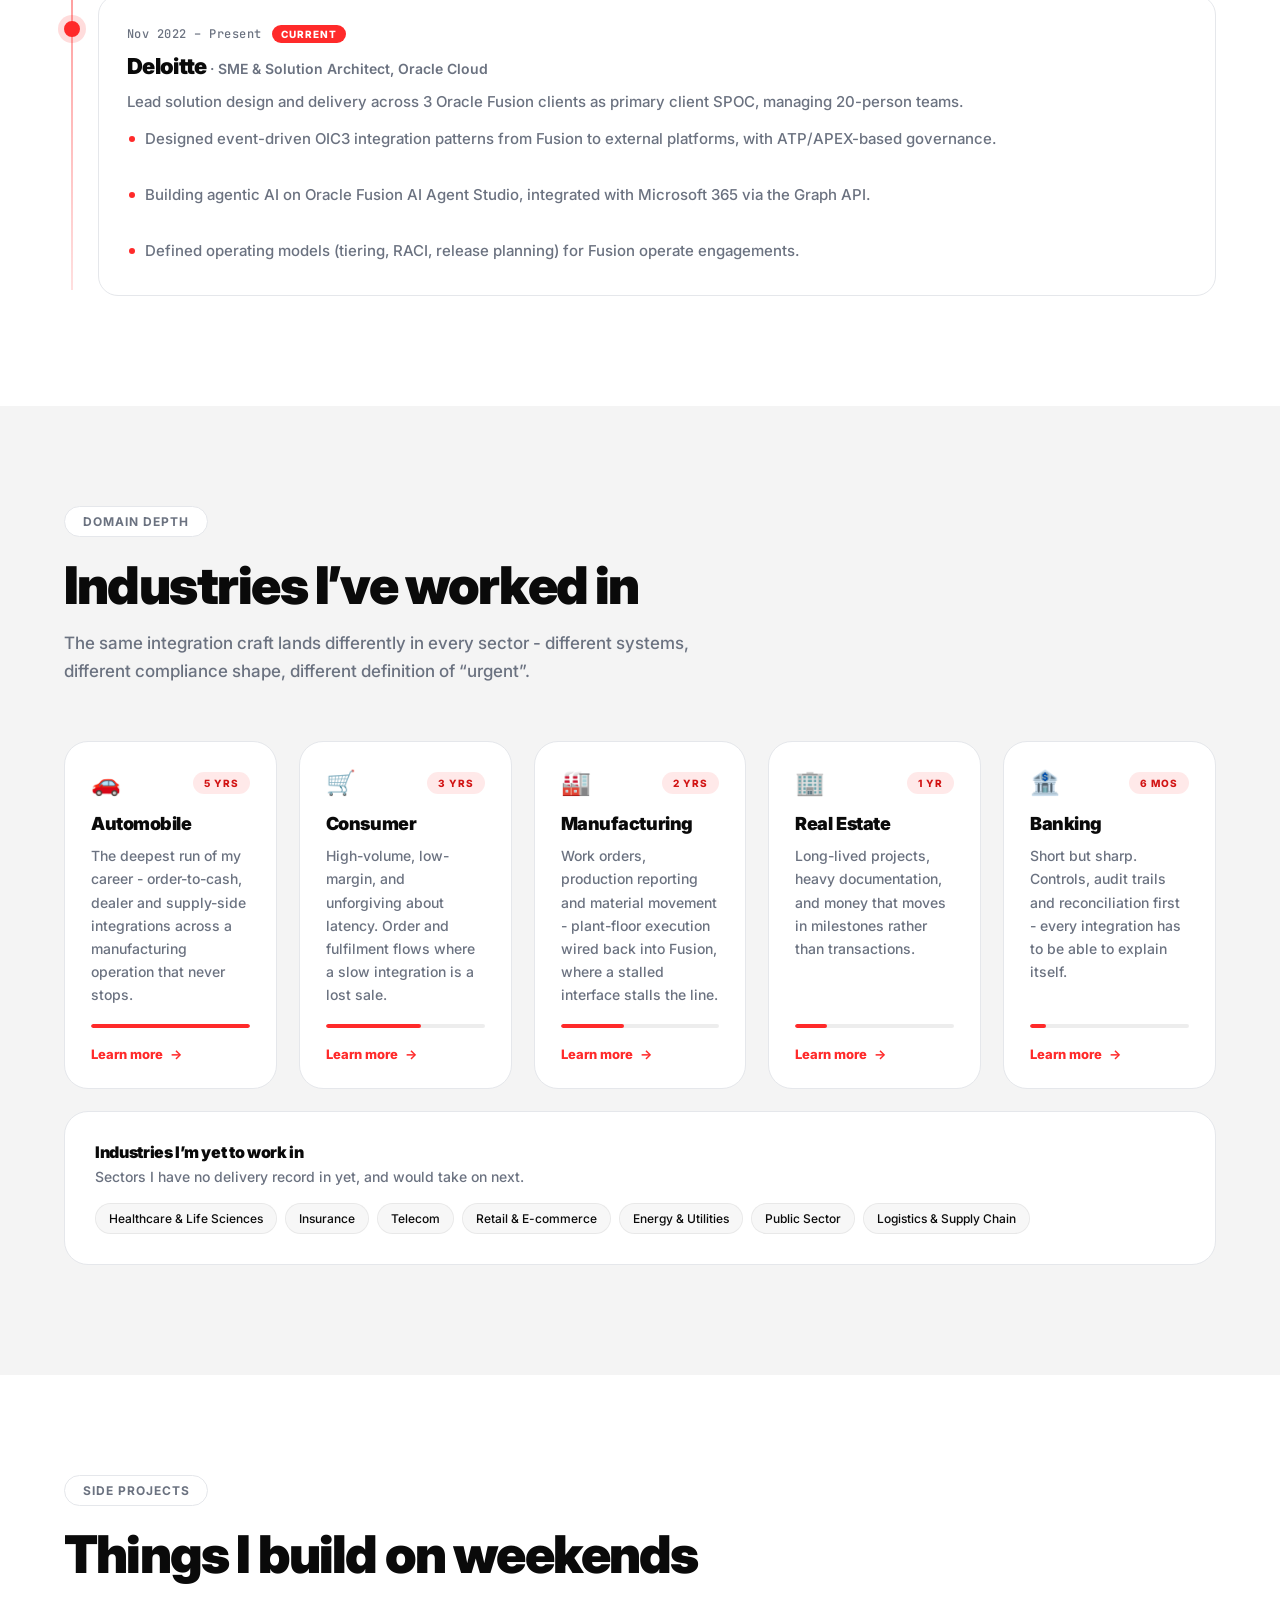
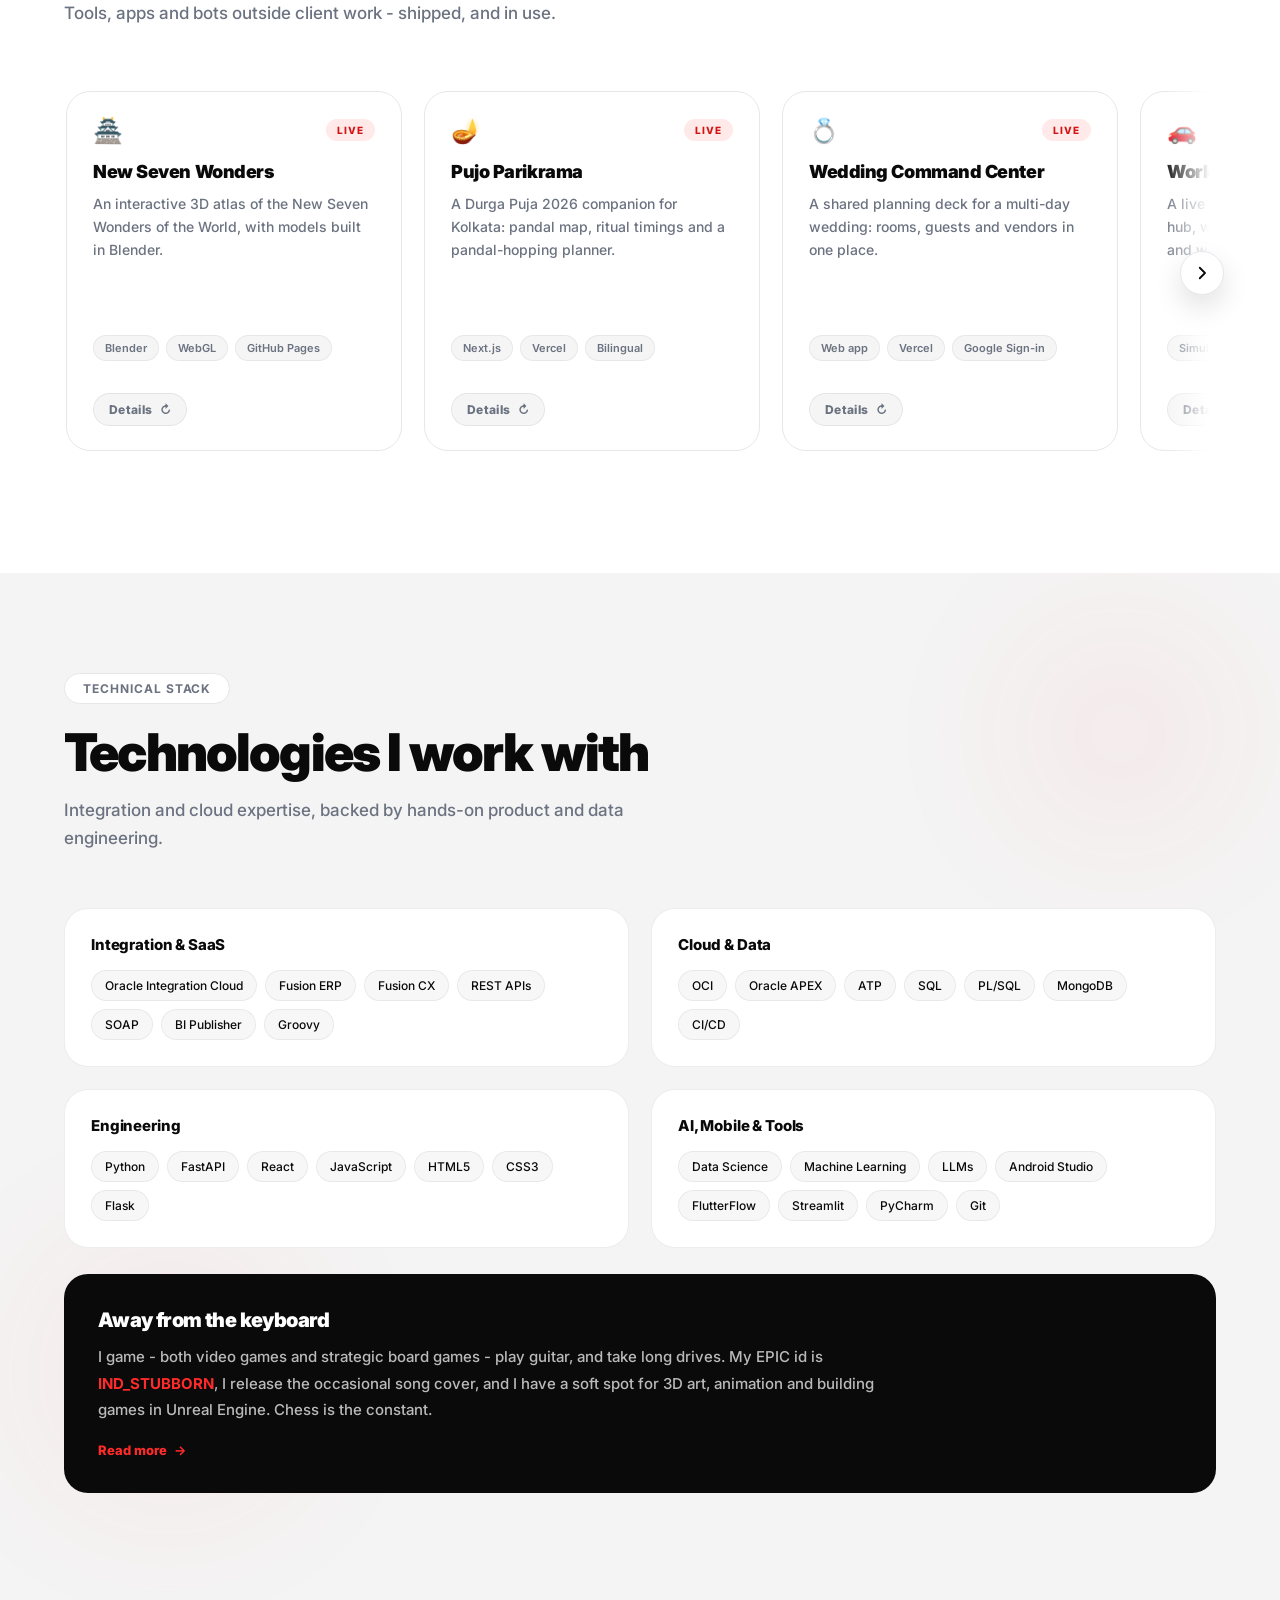
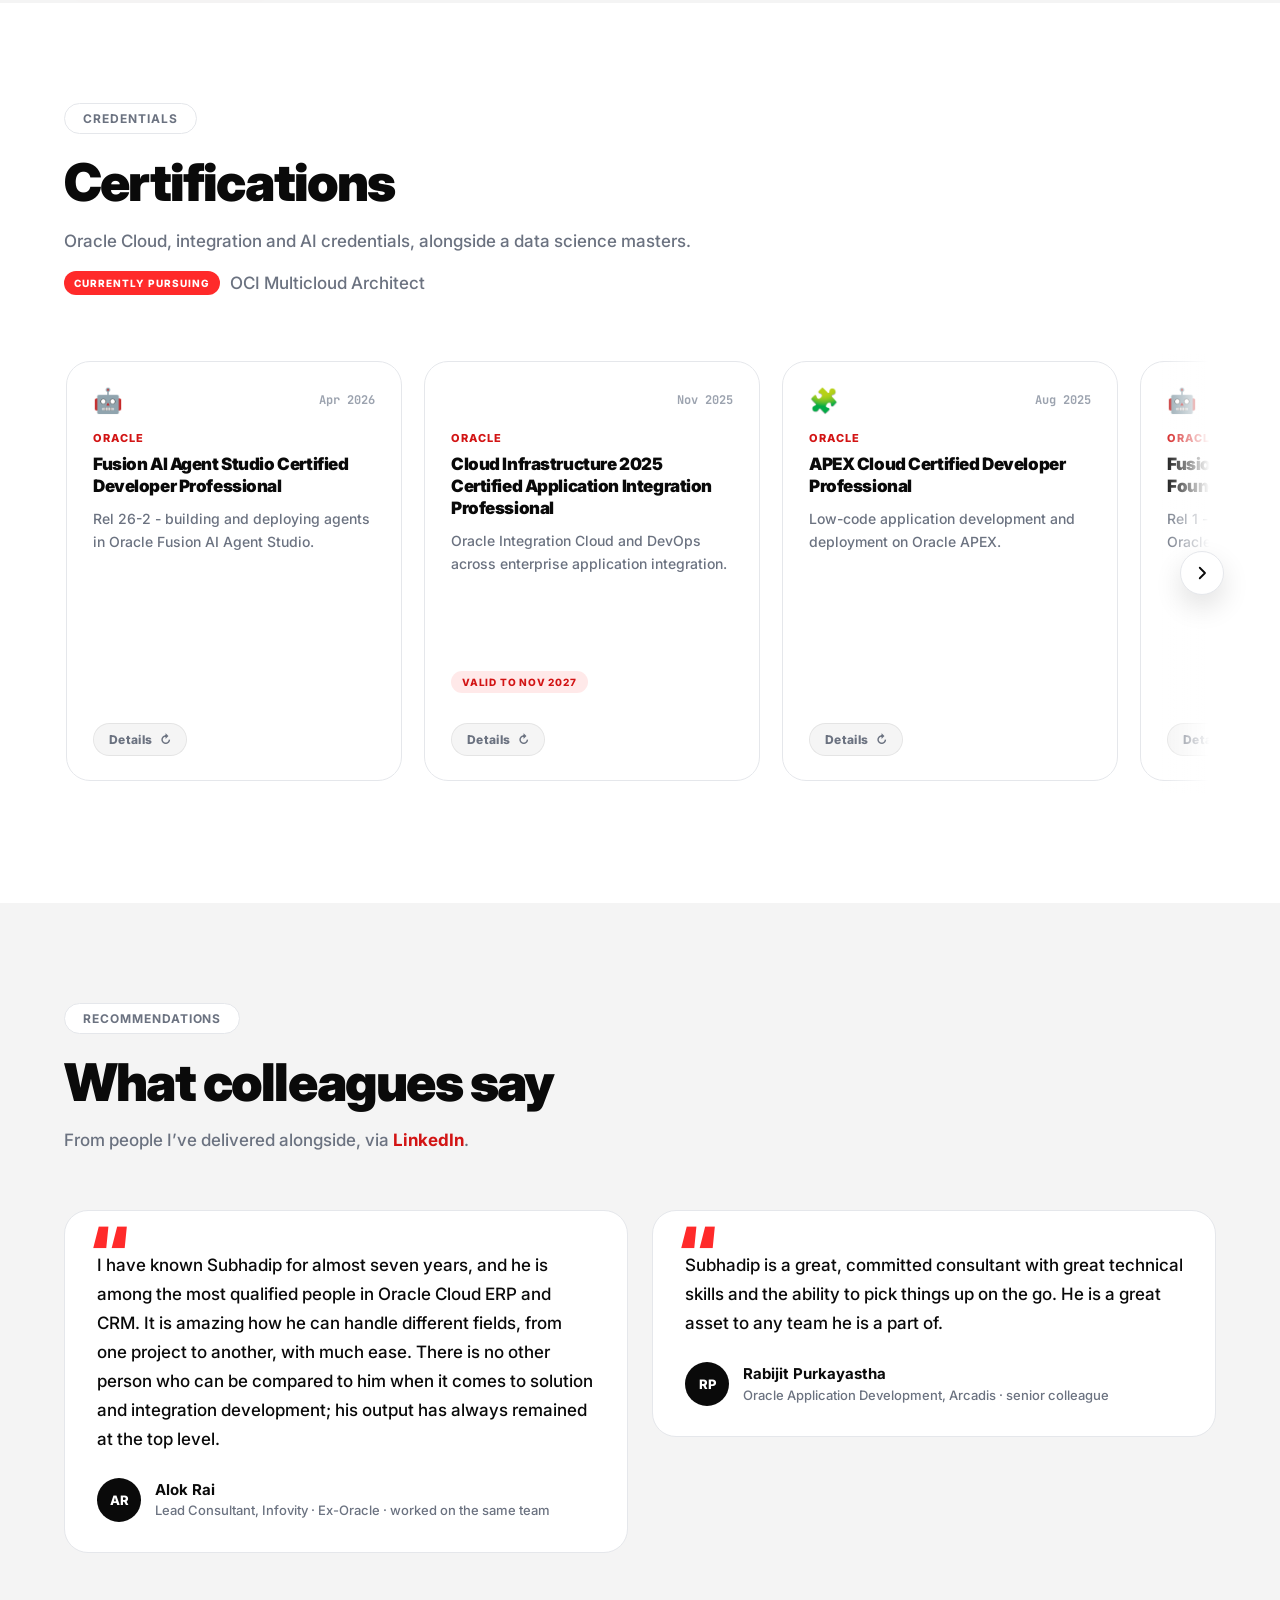
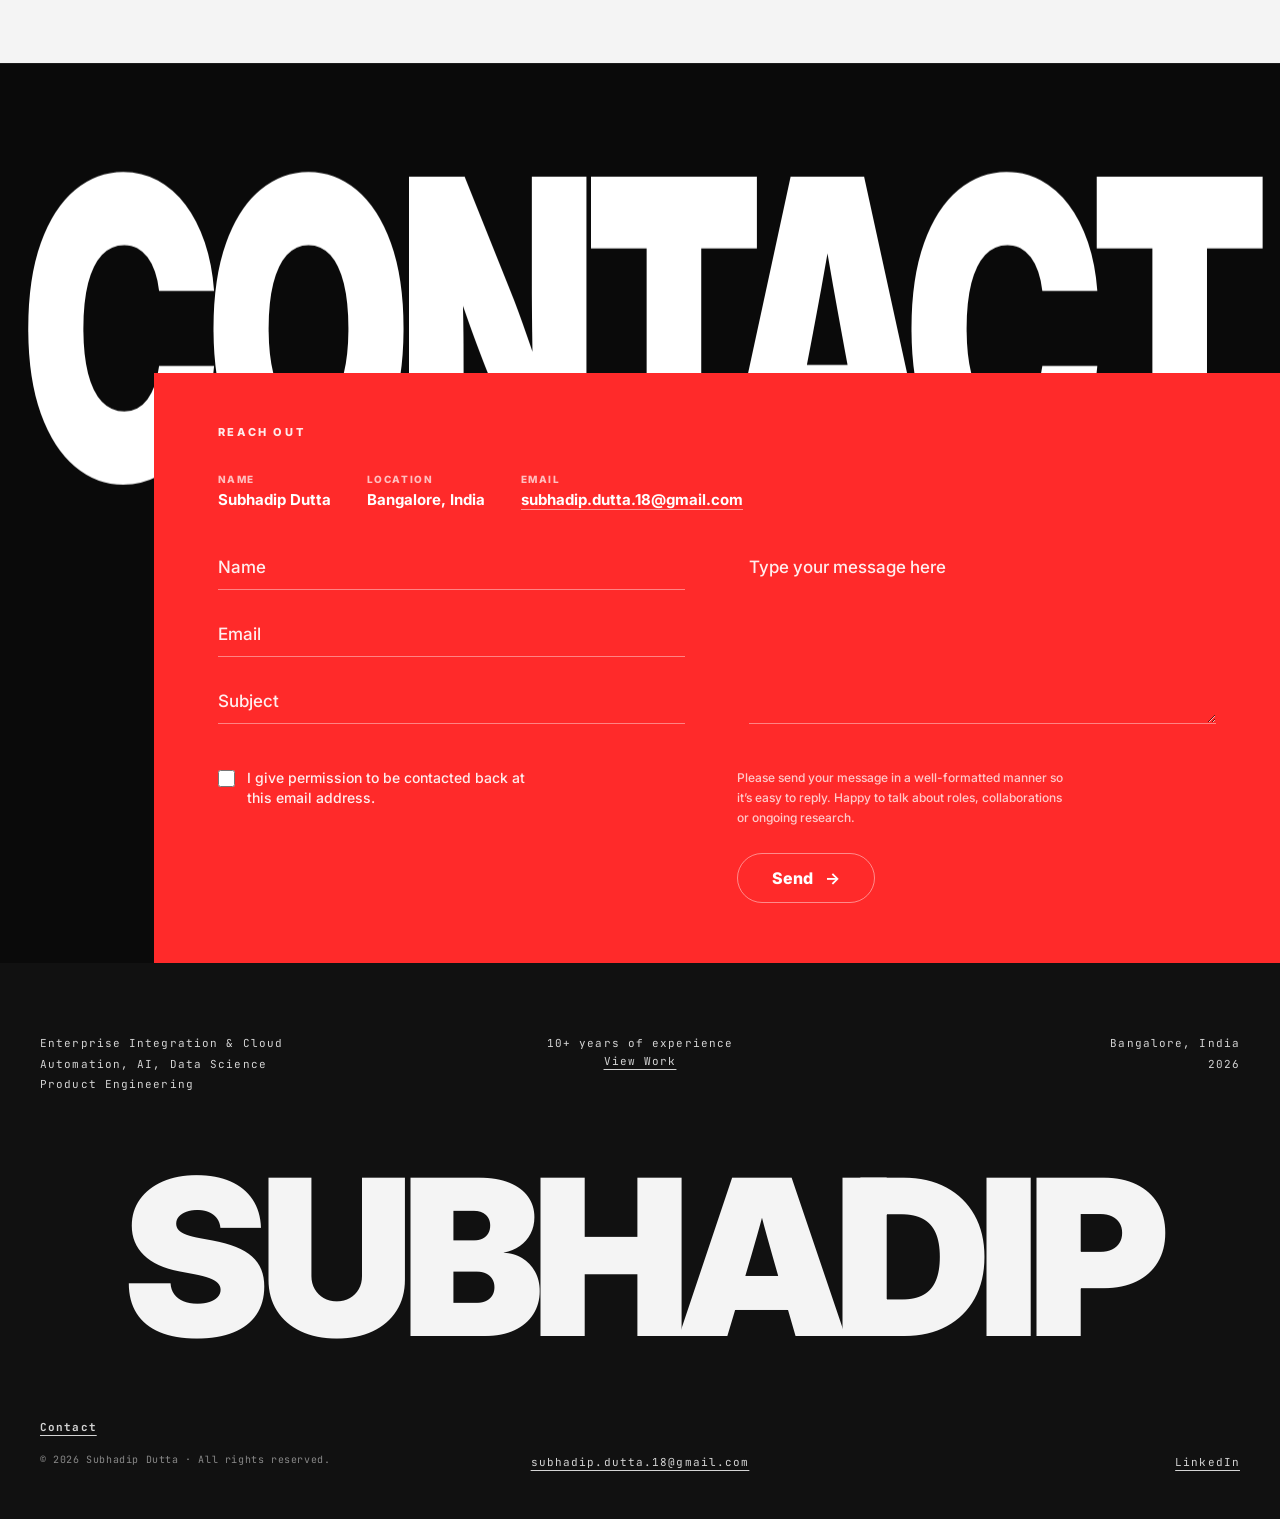
==== commit 5f5b89b9: "Add New Seven Wonders 3D atlas to projects Co-Authored-By: Claude Opus 5.5 <noreply@anthropic.com>" ====
--- a/index.html
+++ b/index.html
@@ -622,6 +622,31 @@
                     <article class="project flip-card">
                         <div class="flip-inner">
                             <div class="flip-face flip-front">
+                                <div class="project-top"><span class="p-icon">🏯</span><span class="p-state live">Live</span></div>
+                                <div class="flip-body">
+                                    <h3>New Seven Wonders</h3>
+                                    <p>An interactive 3D atlas of the New Seven Wonders of the World, with models built in Blender.</p>
+                                    <div class="tags"><span>Blender</span><span>WebGL</span><span>GitHub Pages</span></div>
+                                </div>
+                                <button class="flip-btn" type="button" aria-expanded="false">Details <b aria-hidden="true">&#8635;</b></button>
+                            </div>
+
+                            <div class="flip-face flip-back">
+                                <div class="flip-body">
+                                    <h4>New Seven Wonders</h4>
+                                    <p>Travel from the Great Wall of China to Petra, Christ the Redeemer, Machu Picchu, Chich&eacute;n Itz&aacute;, the Colosseum and the Taj Mahal. Each wonder is a 3D asset modelled in Blender and shown in the browser: scroll or use the arrow keys to travel, drag to turn the model and zoom in for detail. The site is hosted on GitHub Pages.</p>
+                                </div>
+                                <div class="flip-foot">
+                                    <a href="https://subhadipgithub.github.io/Seven-Wonder-Website/#great-wall" target="_blank" rel="noopener noreferrer">Visit website <b aria-hidden="true">&rarr;</b></a>
+                                    <button class="flip-btn is-back" type="button">Back <b aria-hidden="true">&#8634;</b></button>
+                                </div>
+                            </div>
+                        </div>
+                    </article>
+
+                    <article class="project flip-card">
+                        <div class="flip-inner">
+                            <div class="flip-face flip-front">
                                 <div class="project-top"><span class="p-icon">🪔</span><span class="p-state live">Live</span></div>
                                 <div class="flip-body">
                                     <h3>Pujo Parikrama</h3>
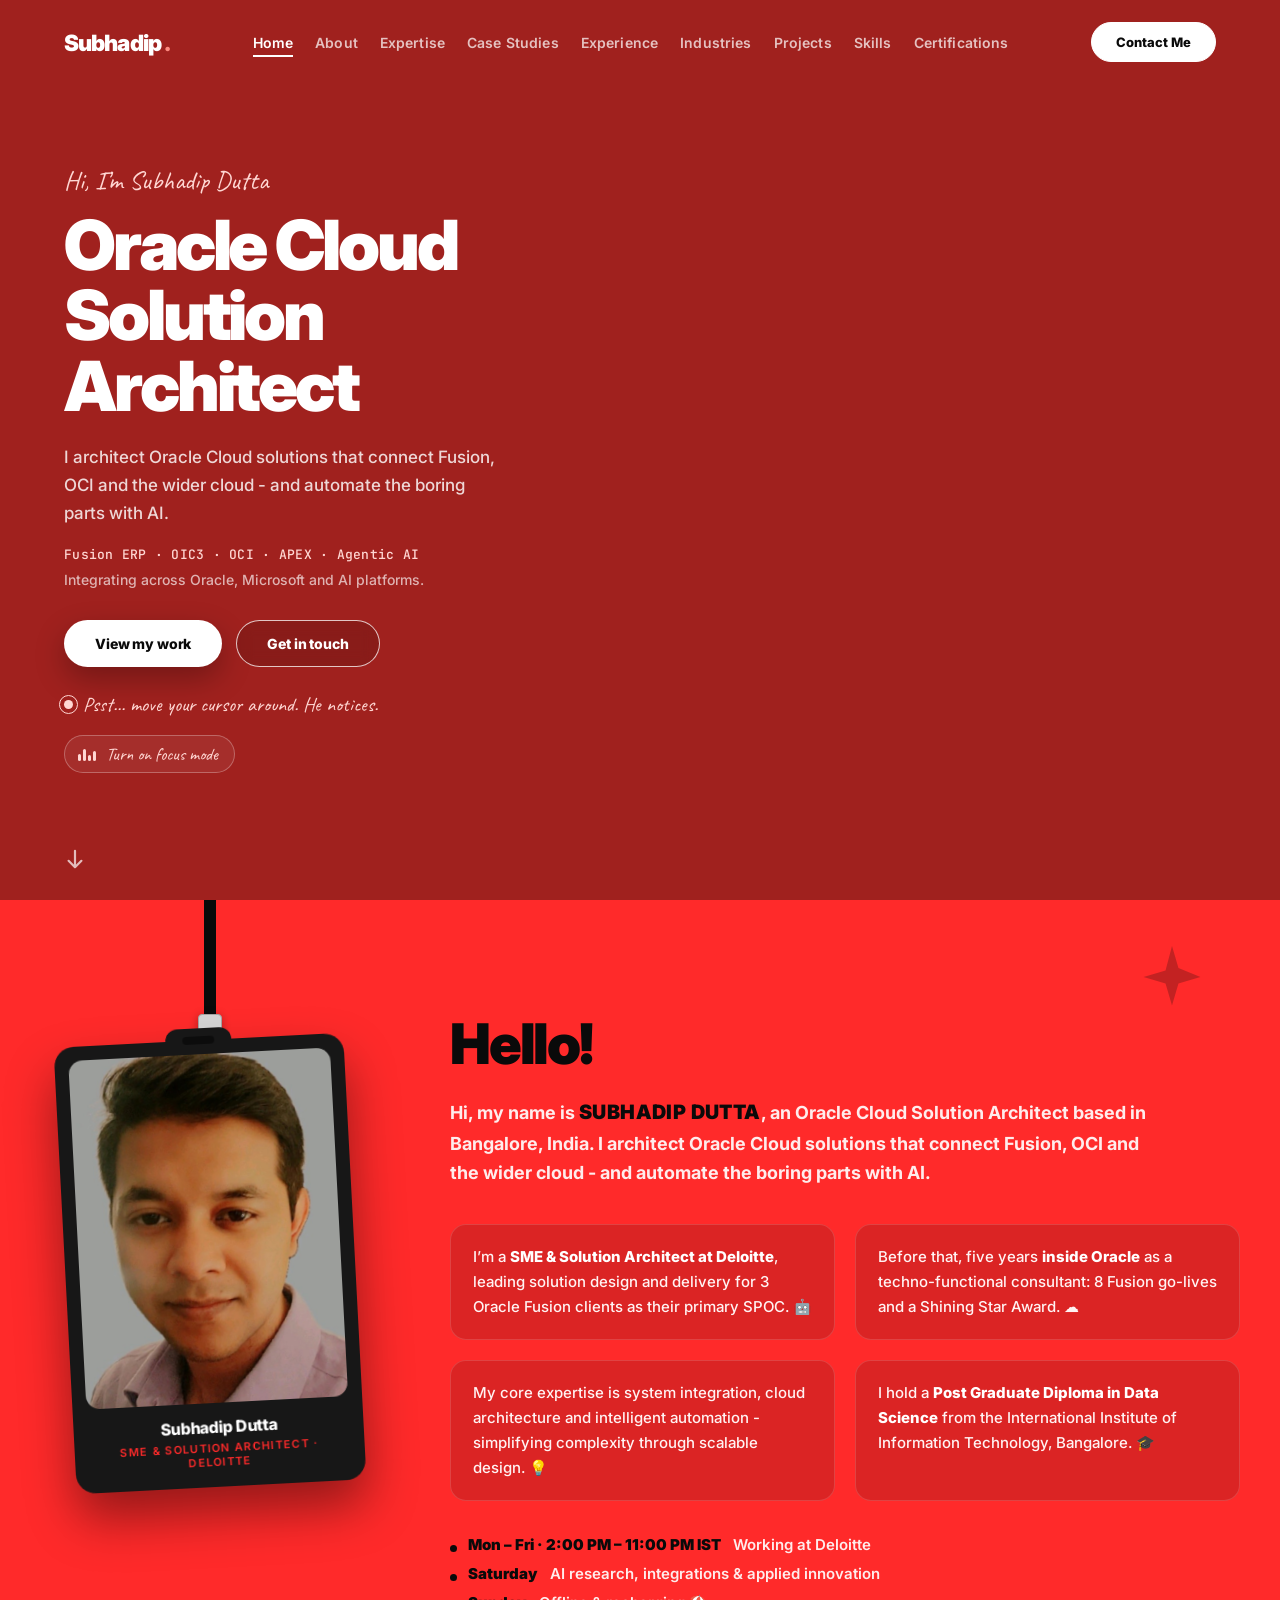
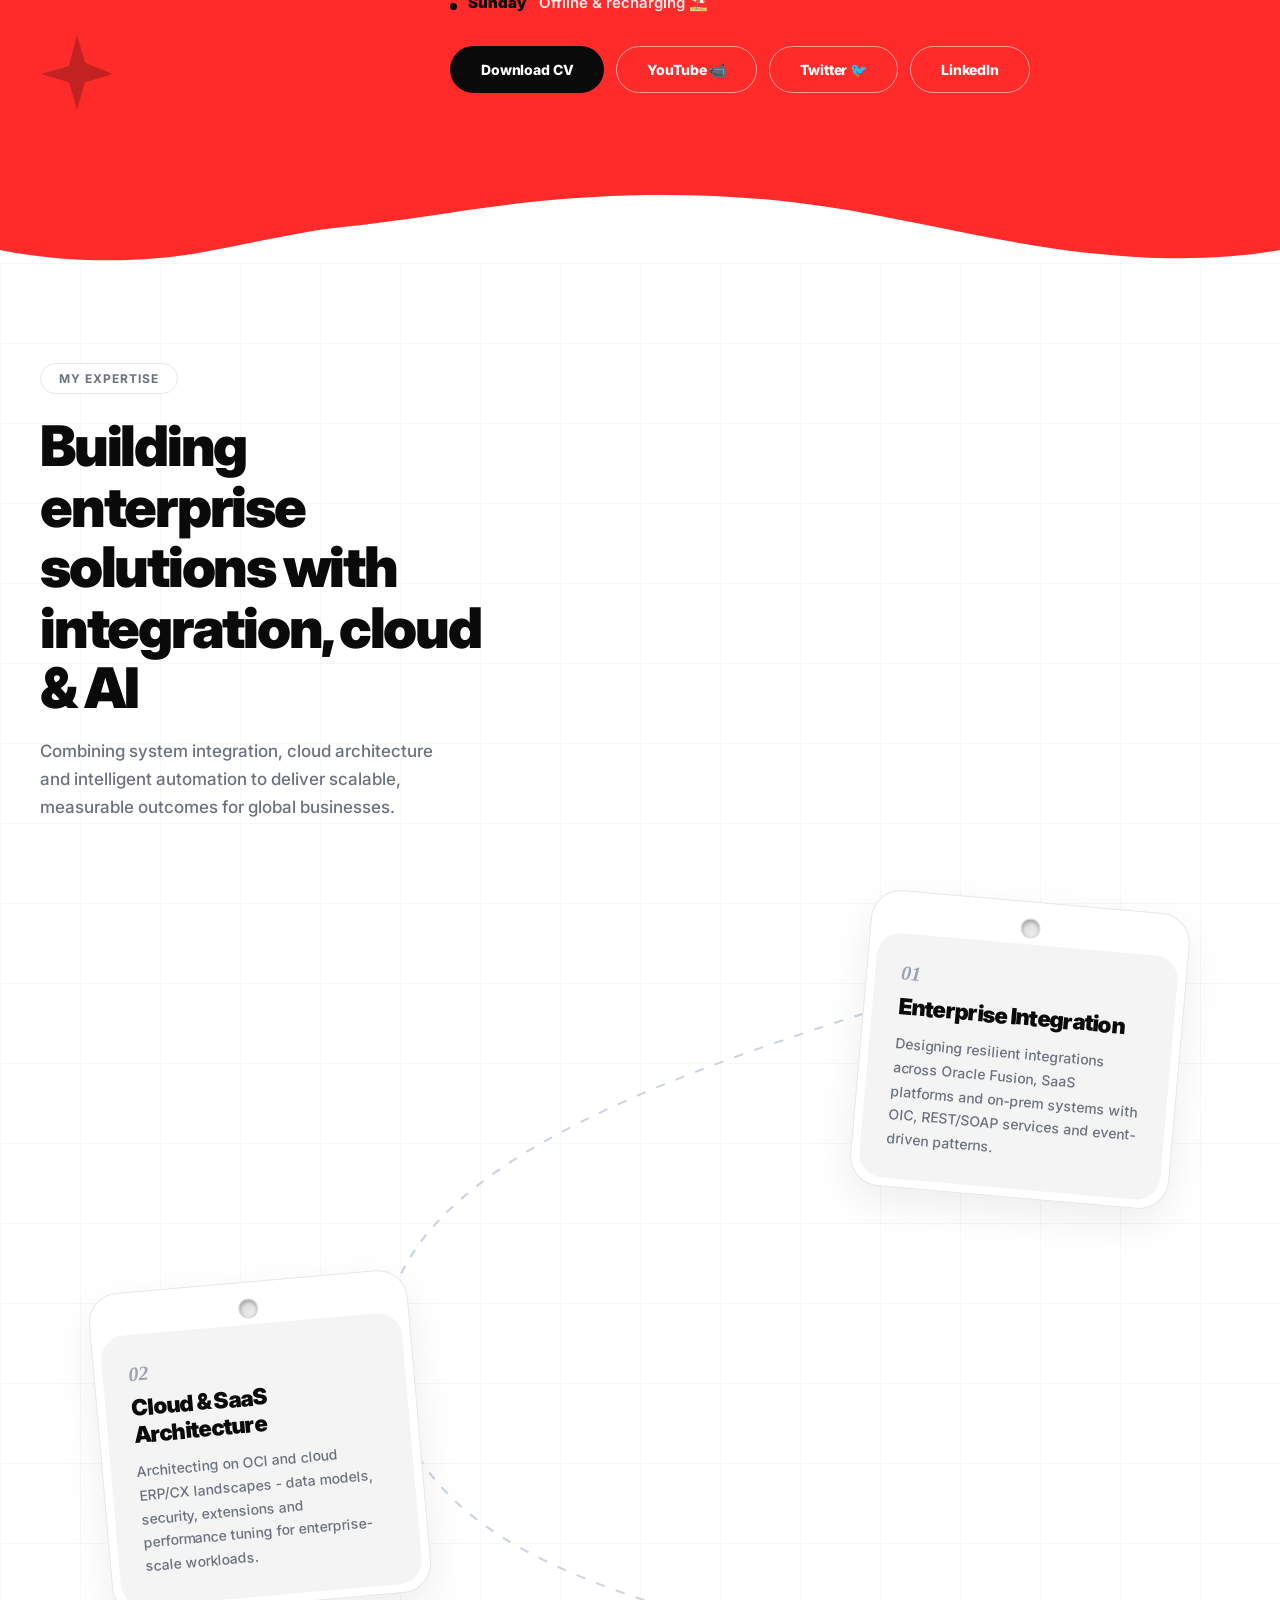
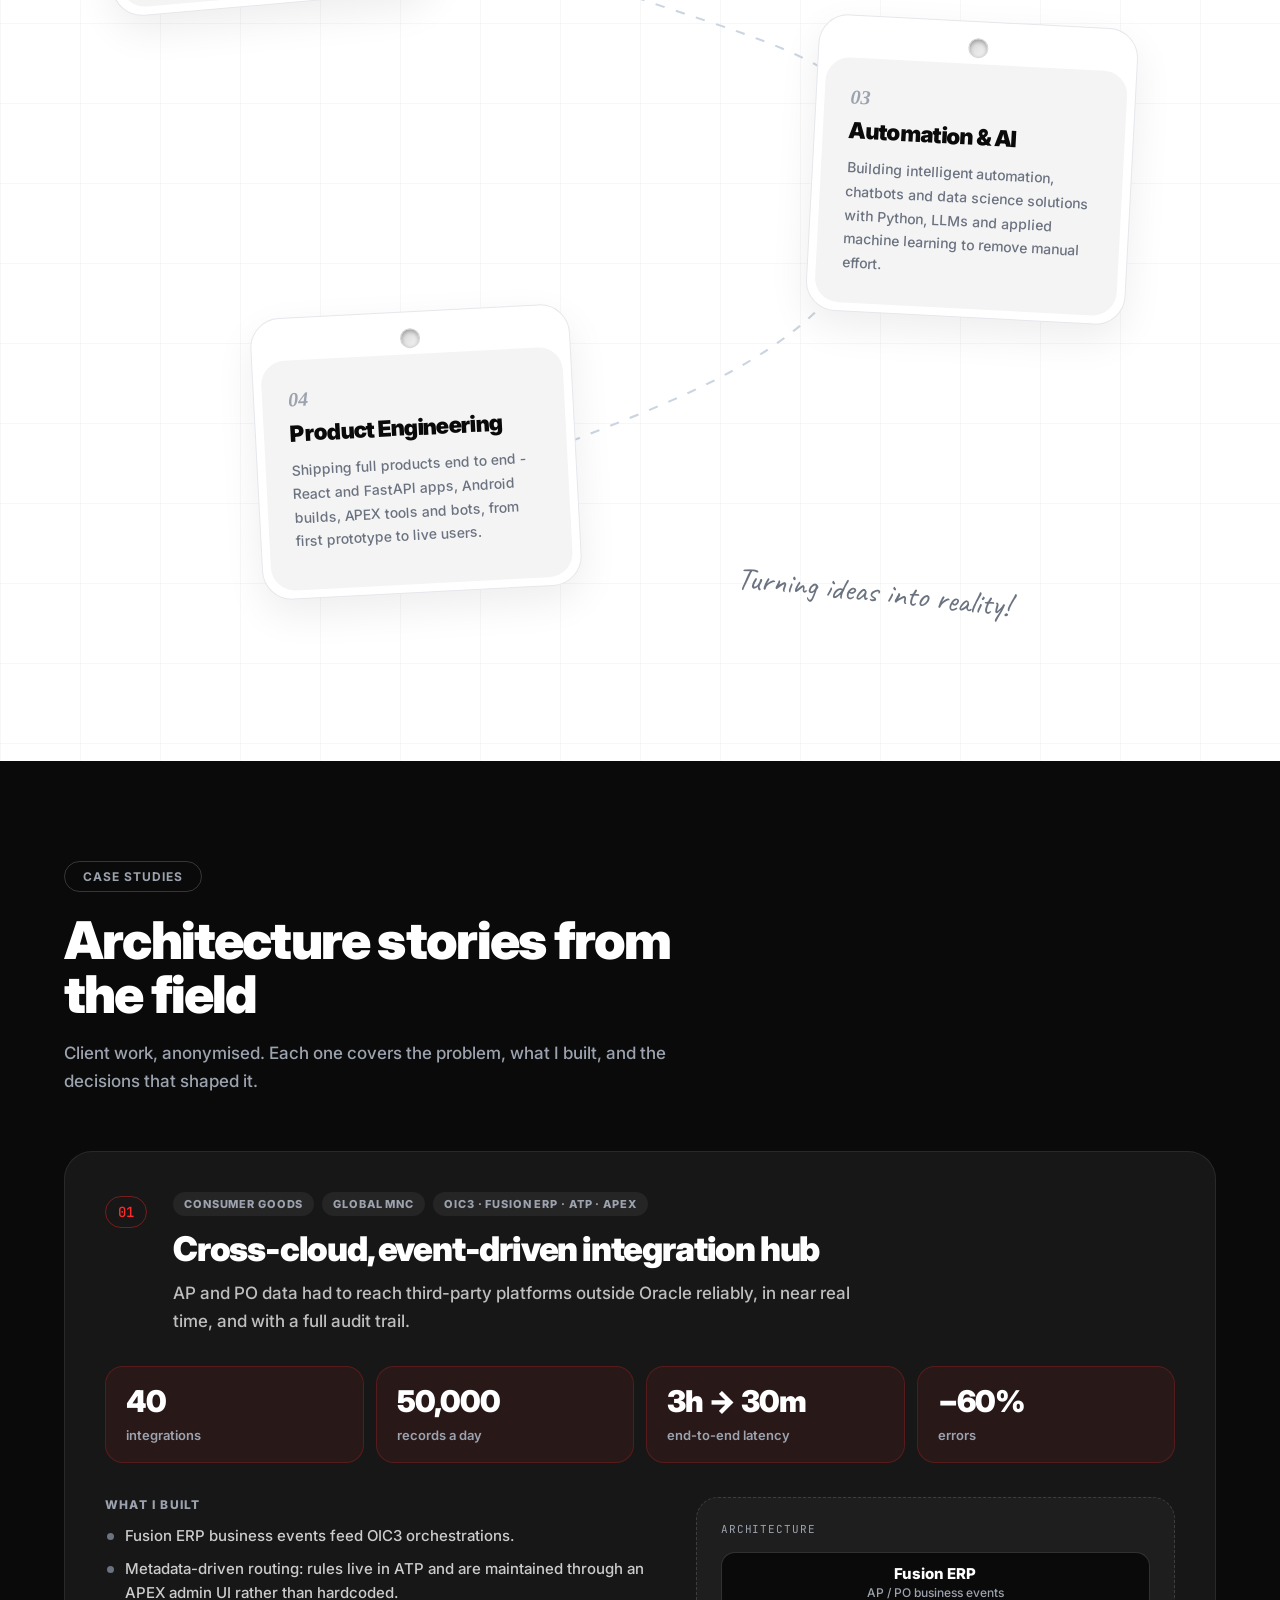
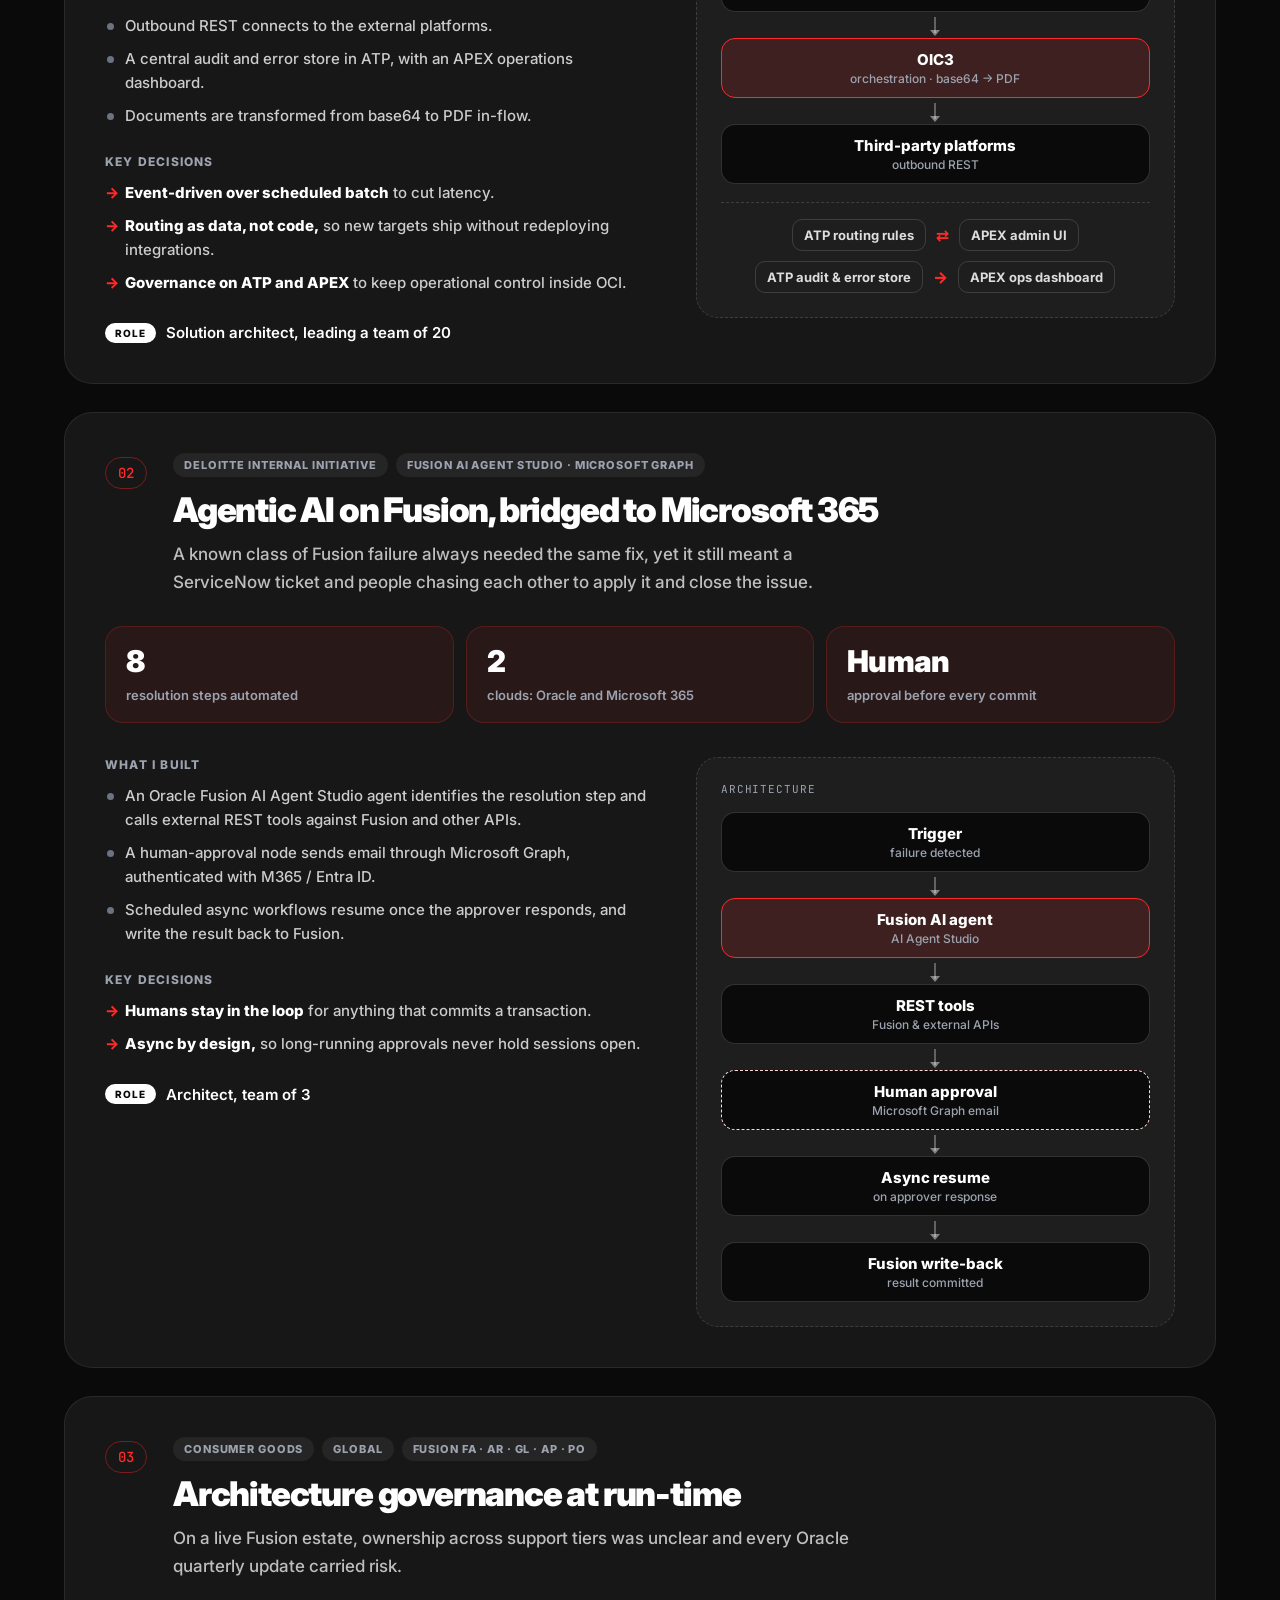
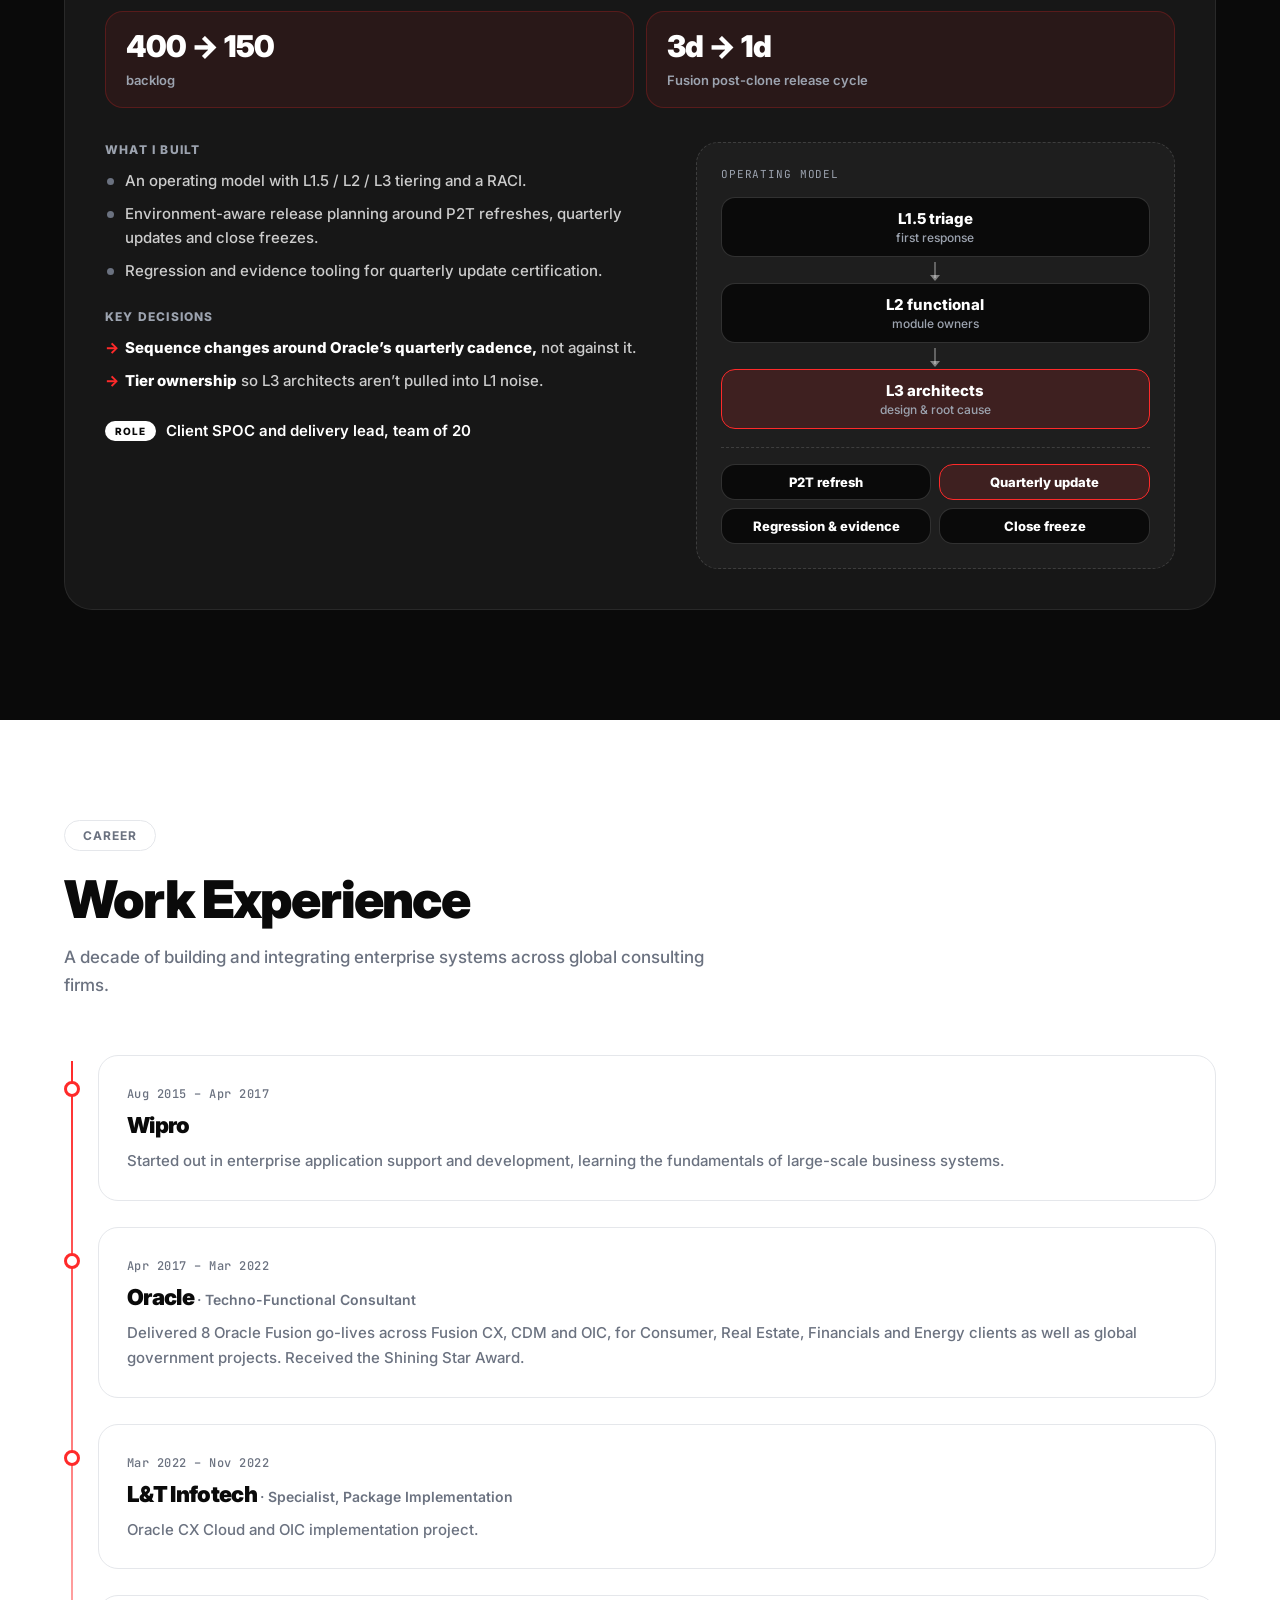
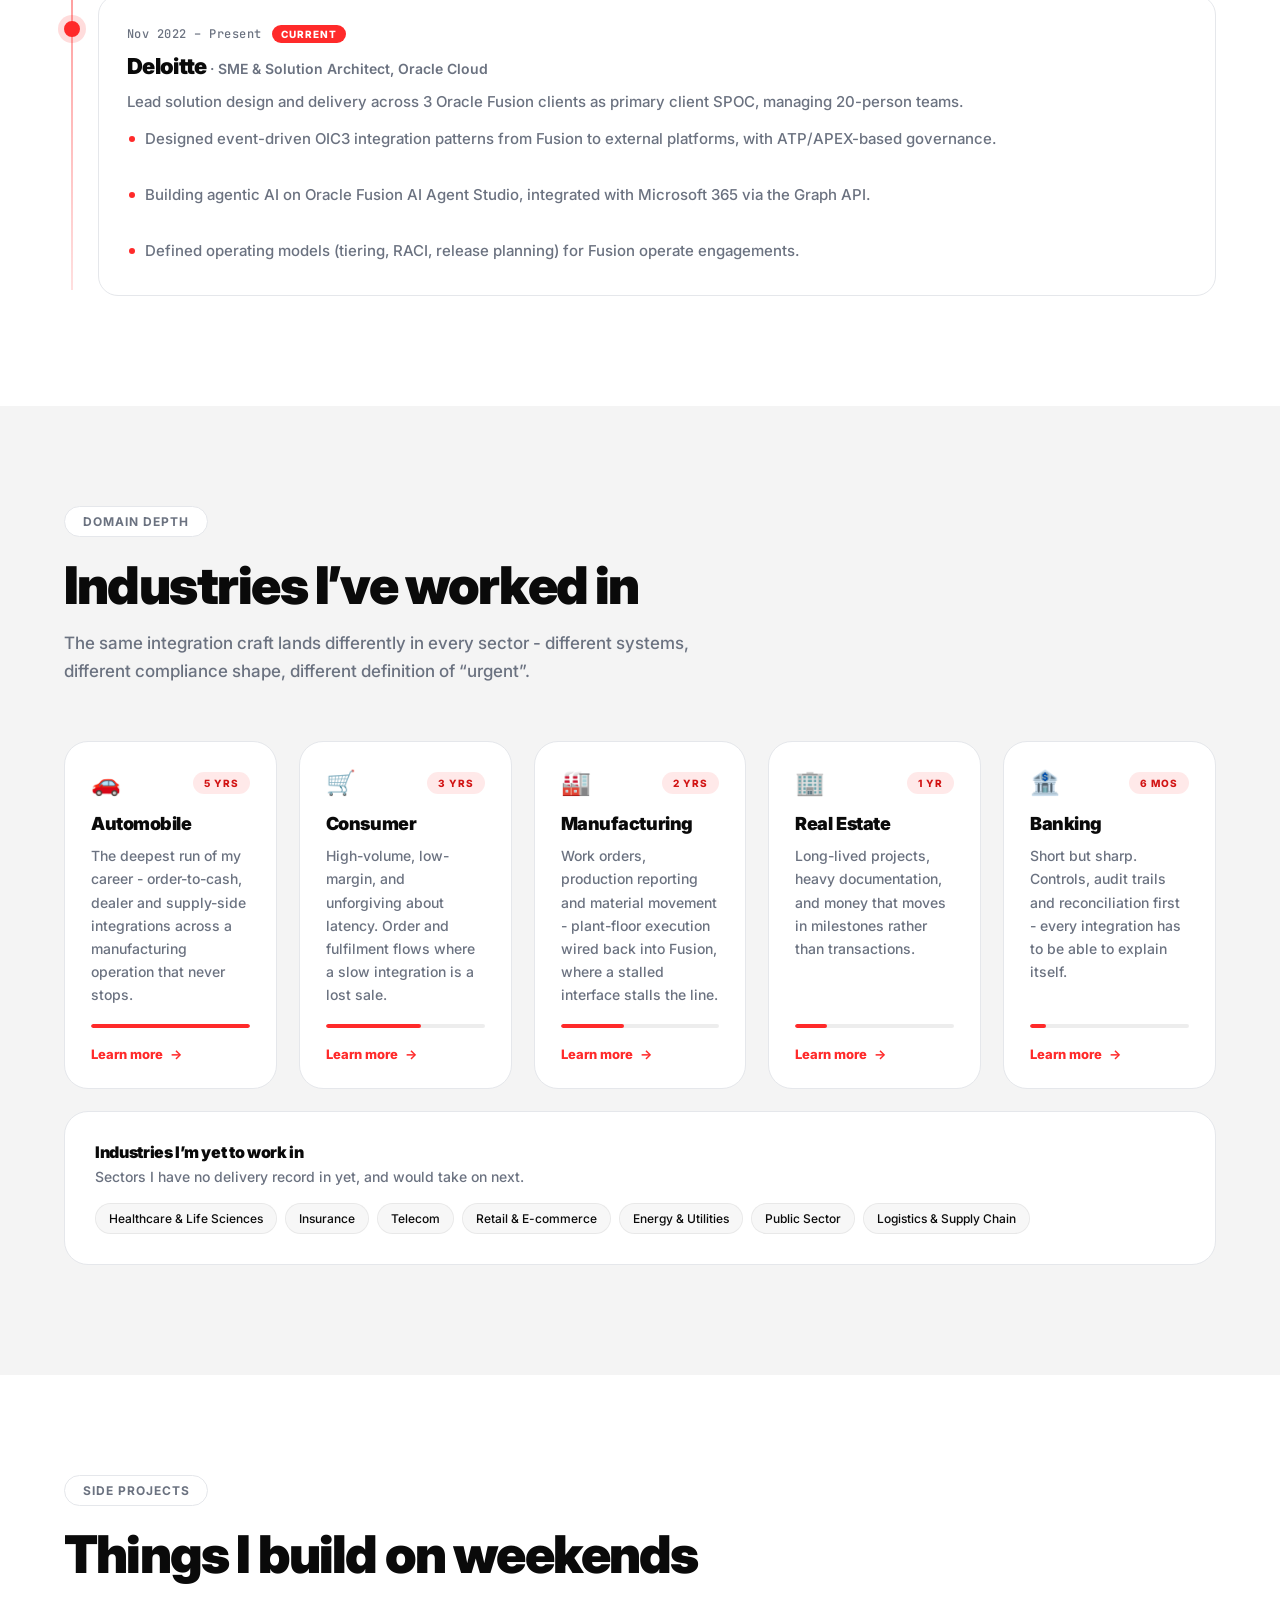
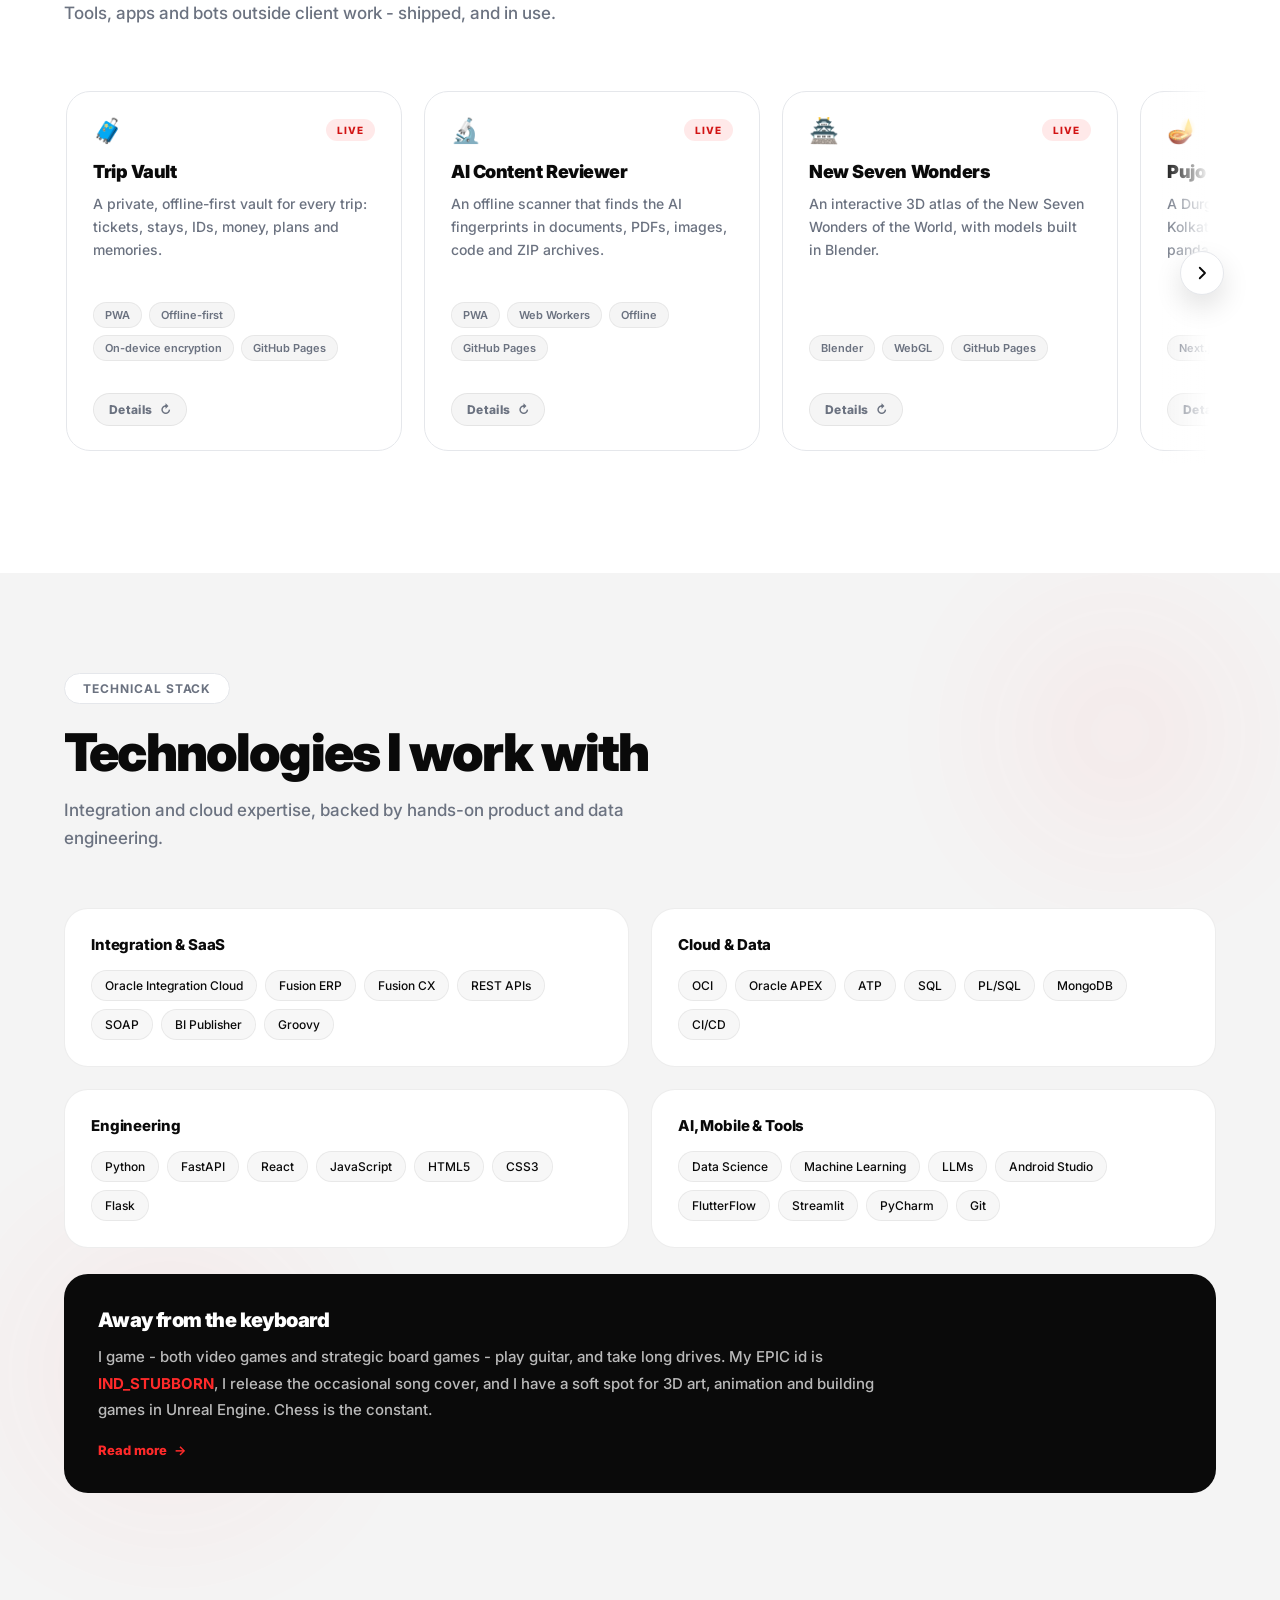
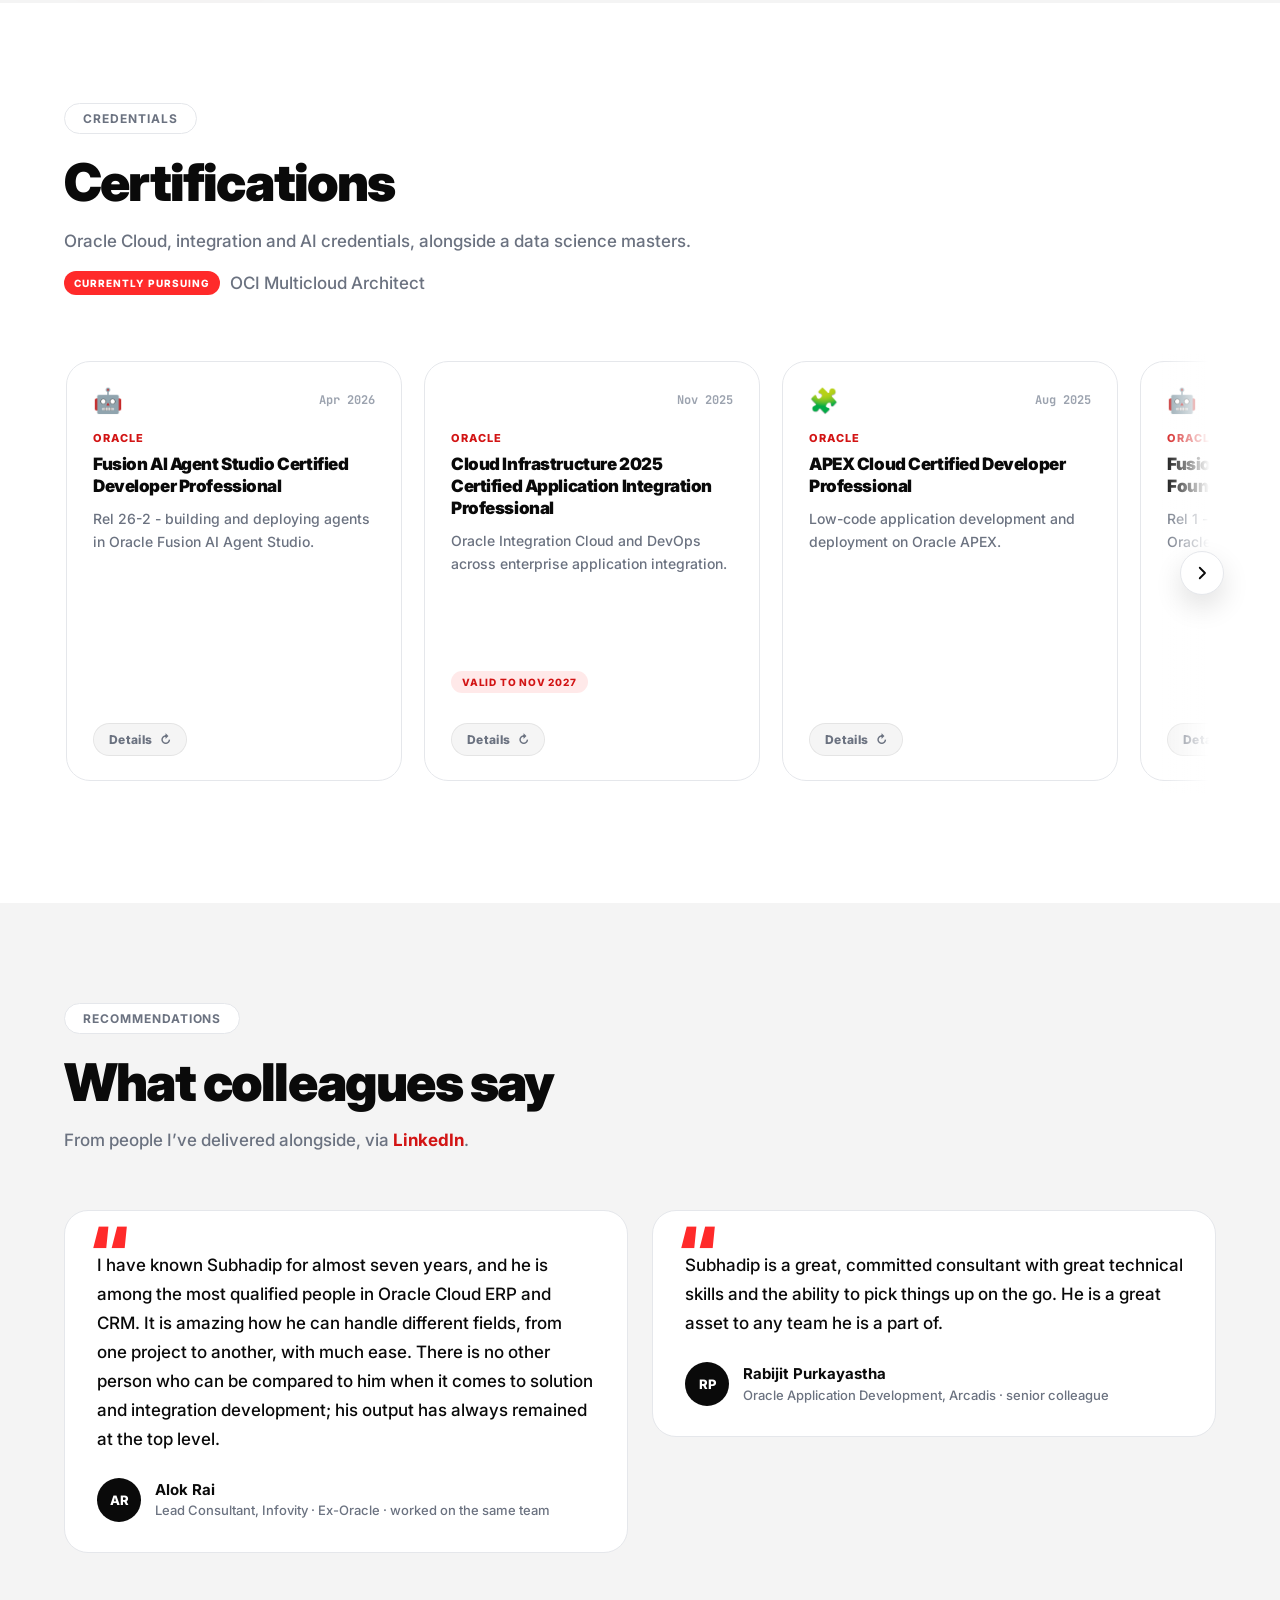
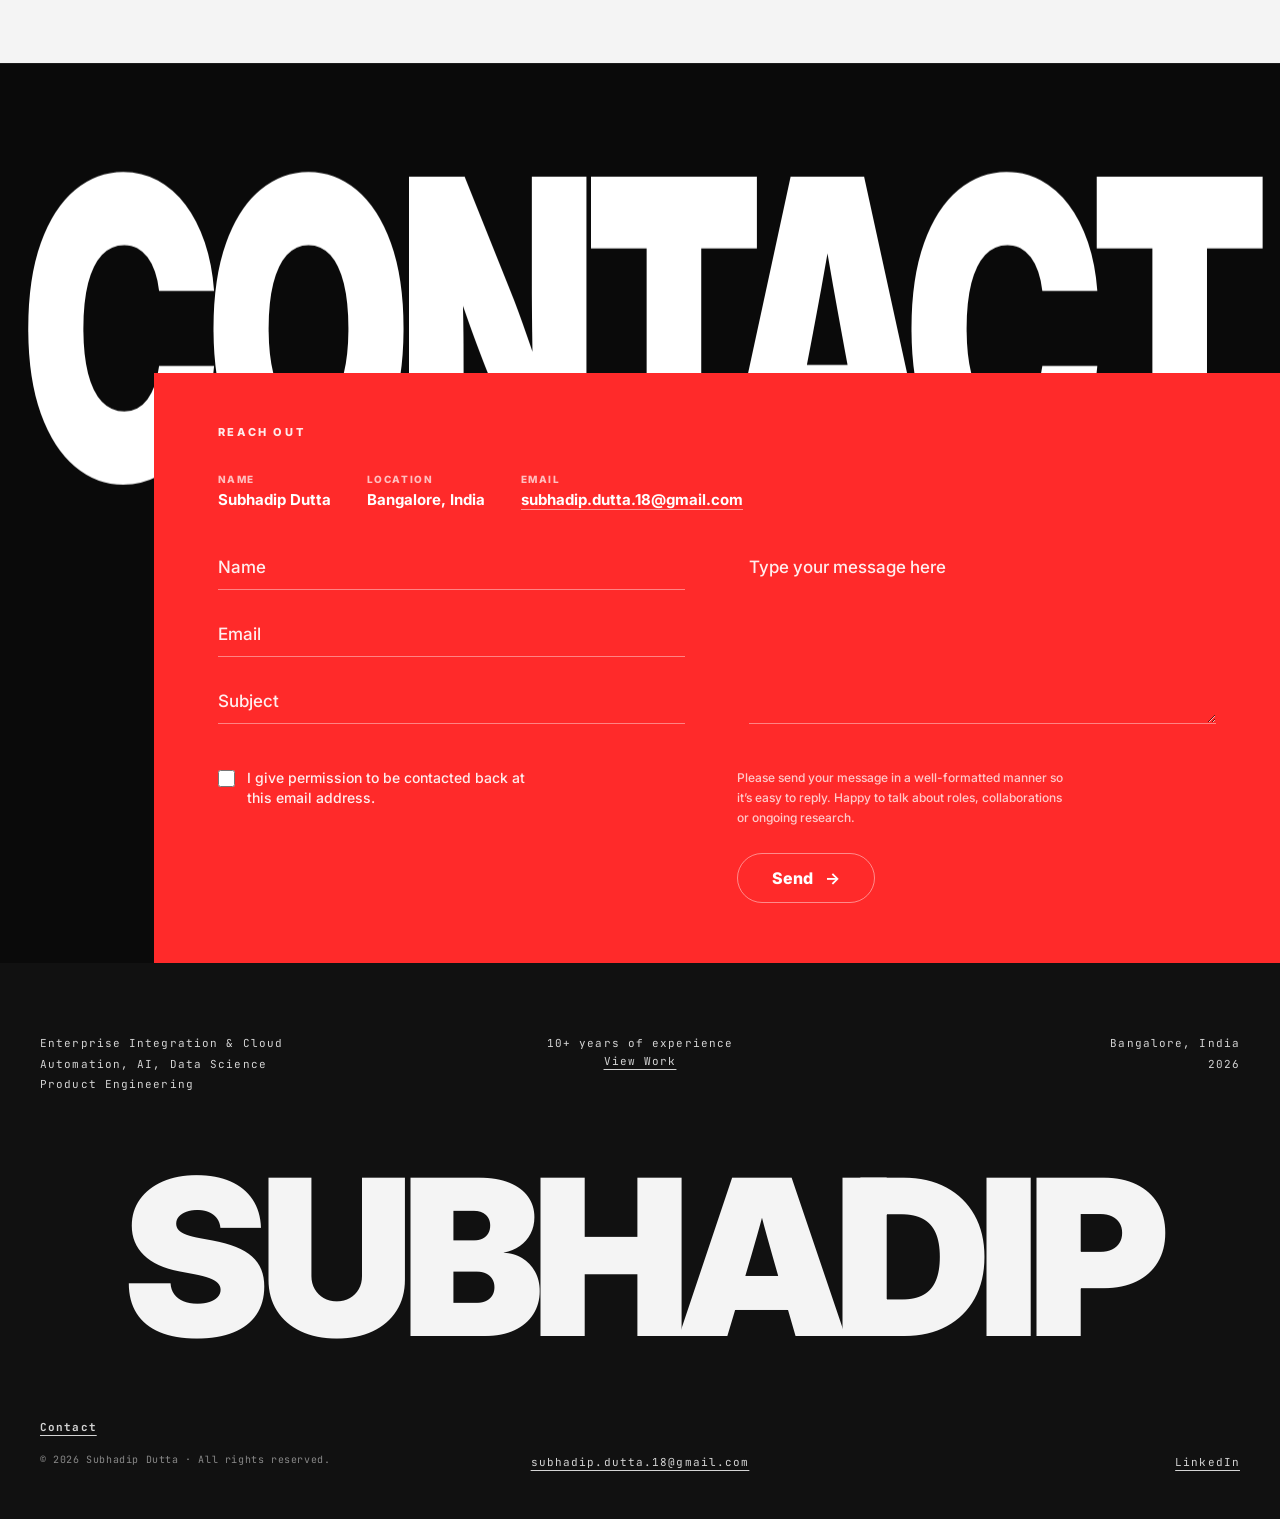
==== commit ddcc1529: "Add Trip Vault and AI Content Reviewer to side projects Two new flip cards at the front of the proje" ====
--- a/index.html
+++ b/index.html
@@ -622,6 +622,56 @@
                     <article class="project flip-card">
                         <div class="flip-inner">
                             <div class="flip-face flip-front">
+                                <div class="project-top"><span class="p-icon">🧳</span><span class="p-state live">Live</span></div>
+                                <div class="flip-body">
+                                    <h3>Trip Vault</h3>
+                                    <p>A private, offline-first vault for every trip: tickets, stays, IDs, money, plans and memories.</p>
+                                    <div class="tags"><span>PWA</span><span>Offline-first</span><span>On-device encryption</span><span>GitHub Pages</span></div>
+                                </div>
+                                <button class="flip-btn" type="button" aria-expanded="false">Details <b aria-hidden="true">&#8635;</b></button>
+                            </div>
+
+                            <div class="flip-face flip-back">
+                                <div class="flip-body">
+                                    <h4>Trip Vault</h4>
+                                    <p>One home for everything a trip throws at you: bookings, tickets, travel documents, expenses and the photos afterwards. Import a booking or start a trip from scratch, with home currency and timezone set once and conversions handled from there. Nothing leaves the device, and an optional passphrase encrypts the whole vault. Installs to the home screen on iPhone and Android, available in English and Hindi.</p>
+                                </div>
+                                <div class="flip-foot">
+                                    <a href="https://subhadipgithub.github.io/TripVault/" target="_blank" rel="noopener noreferrer">Visit app <b aria-hidden="true">&rarr;</b></a>
+                                    <button class="flip-btn is-back" type="button">Back <b aria-hidden="true">&#8634;</b></button>
+                                </div>
+                            </div>
+                        </div>
+                    </article>
+
+                    <article class="project flip-card">
+                        <div class="flip-inner">
+                            <div class="flip-face flip-front">
+                                <div class="project-top"><span class="p-icon">🔬</span><span class="p-state live">Live</span></div>
+                                <div class="flip-body">
+                                    <h3>AI Content Reviewer</h3>
+                                    <p>An offline scanner that finds the AI fingerprints in documents, PDFs, images, code and ZIP archives.</p>
+                                    <div class="tags"><span>PWA</span><span>Web Workers</span><span>Offline</span><span>GitHub Pages</span></div>
+                                </div>
+                                <button class="flip-btn" type="button" aria-expanded="false">Details <b aria-hidden="true">&#8635;</b></button>
+                            </div>
+
+                            <div class="flip-face flip-back">
+                                <div class="flip-body">
+                                    <h4>AI Content Reviewer</h4>
+                                    <p>Drop in Word, Excel, PowerPoint, PDF, image, code or text files, a whole folder or a ZIP, and it checks provenance metadata, generator signatures, chatbot residue and writing patterns. Every flag comes with the exact evidence, graded from AI detected through to clear. Scans run in background threads entirely in the browser: no uploads, no accounts, and it keeps working offline.</p>
+                                </div>
+                                <div class="flip-foot">
+                                    <a href="https://subhadipgithub.github.io/AI-Content-Reviewer/" target="_blank" rel="noopener noreferrer">Visit app <b aria-hidden="true">&rarr;</b></a>
+                                    <button class="flip-btn is-back" type="button">Back <b aria-hidden="true">&#8634;</b></button>
+                                </div>
+                            </div>
+                        </div>
+                    </article>
+
+                    <article class="project flip-card">
+                        <div class="flip-inner">
+                            <div class="flip-face flip-front">
                                 <div class="project-top"><span class="p-icon">🏯</span><span class="p-state live">Live</span></div>
                                 <div class="flip-body">
                                     <h3>New Seven Wonders</h3>
